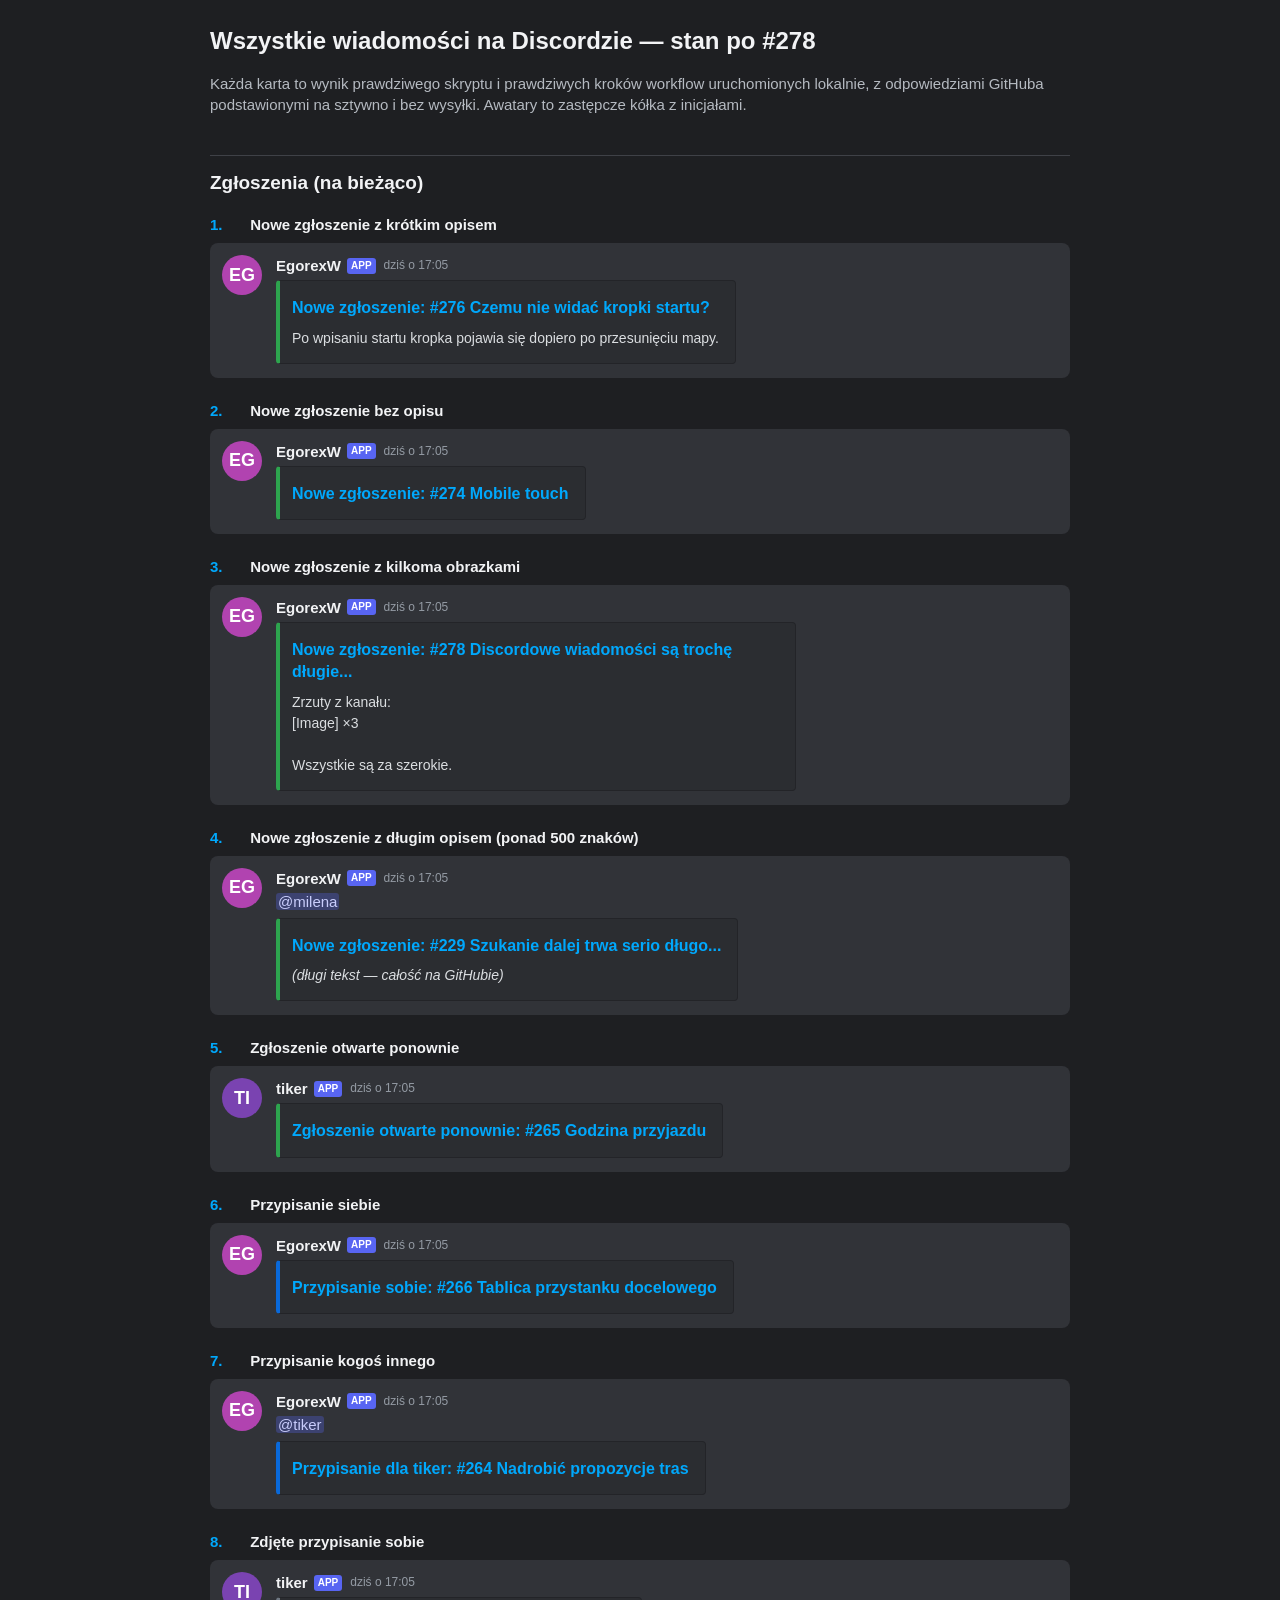
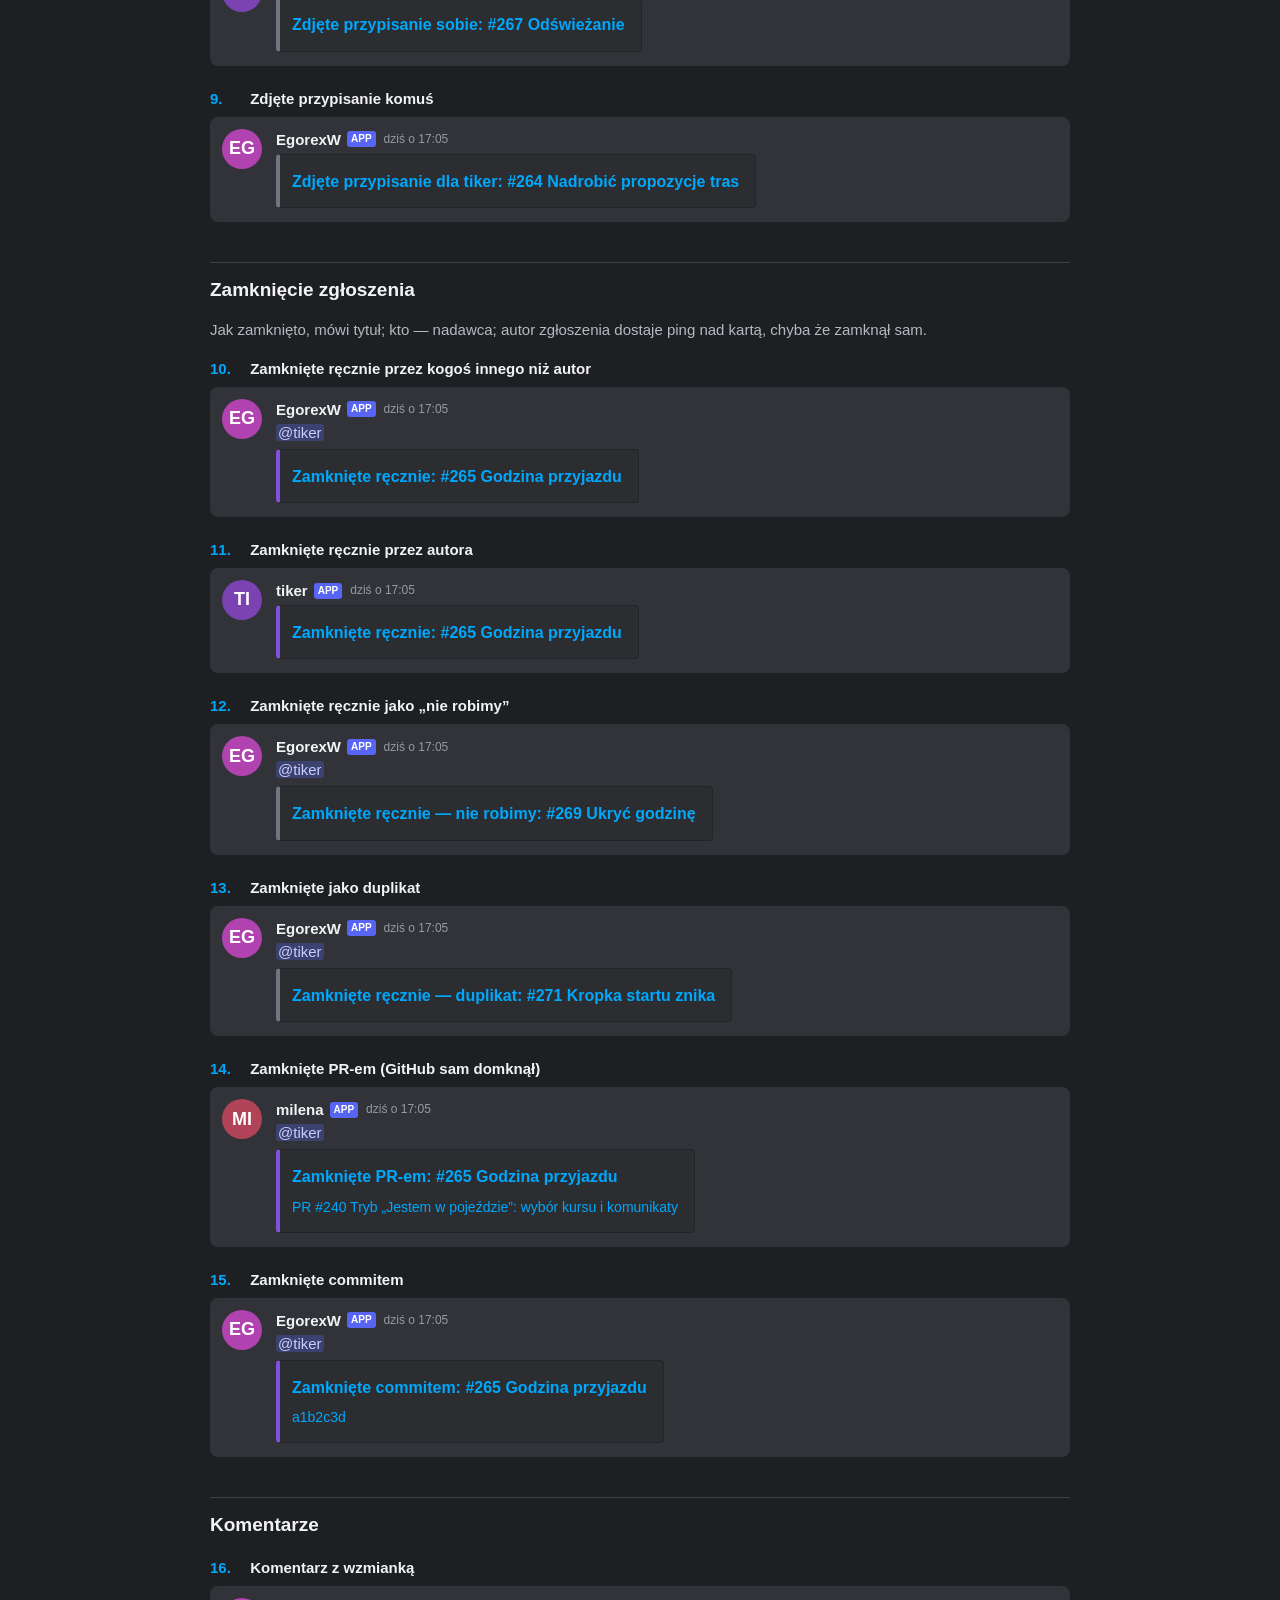
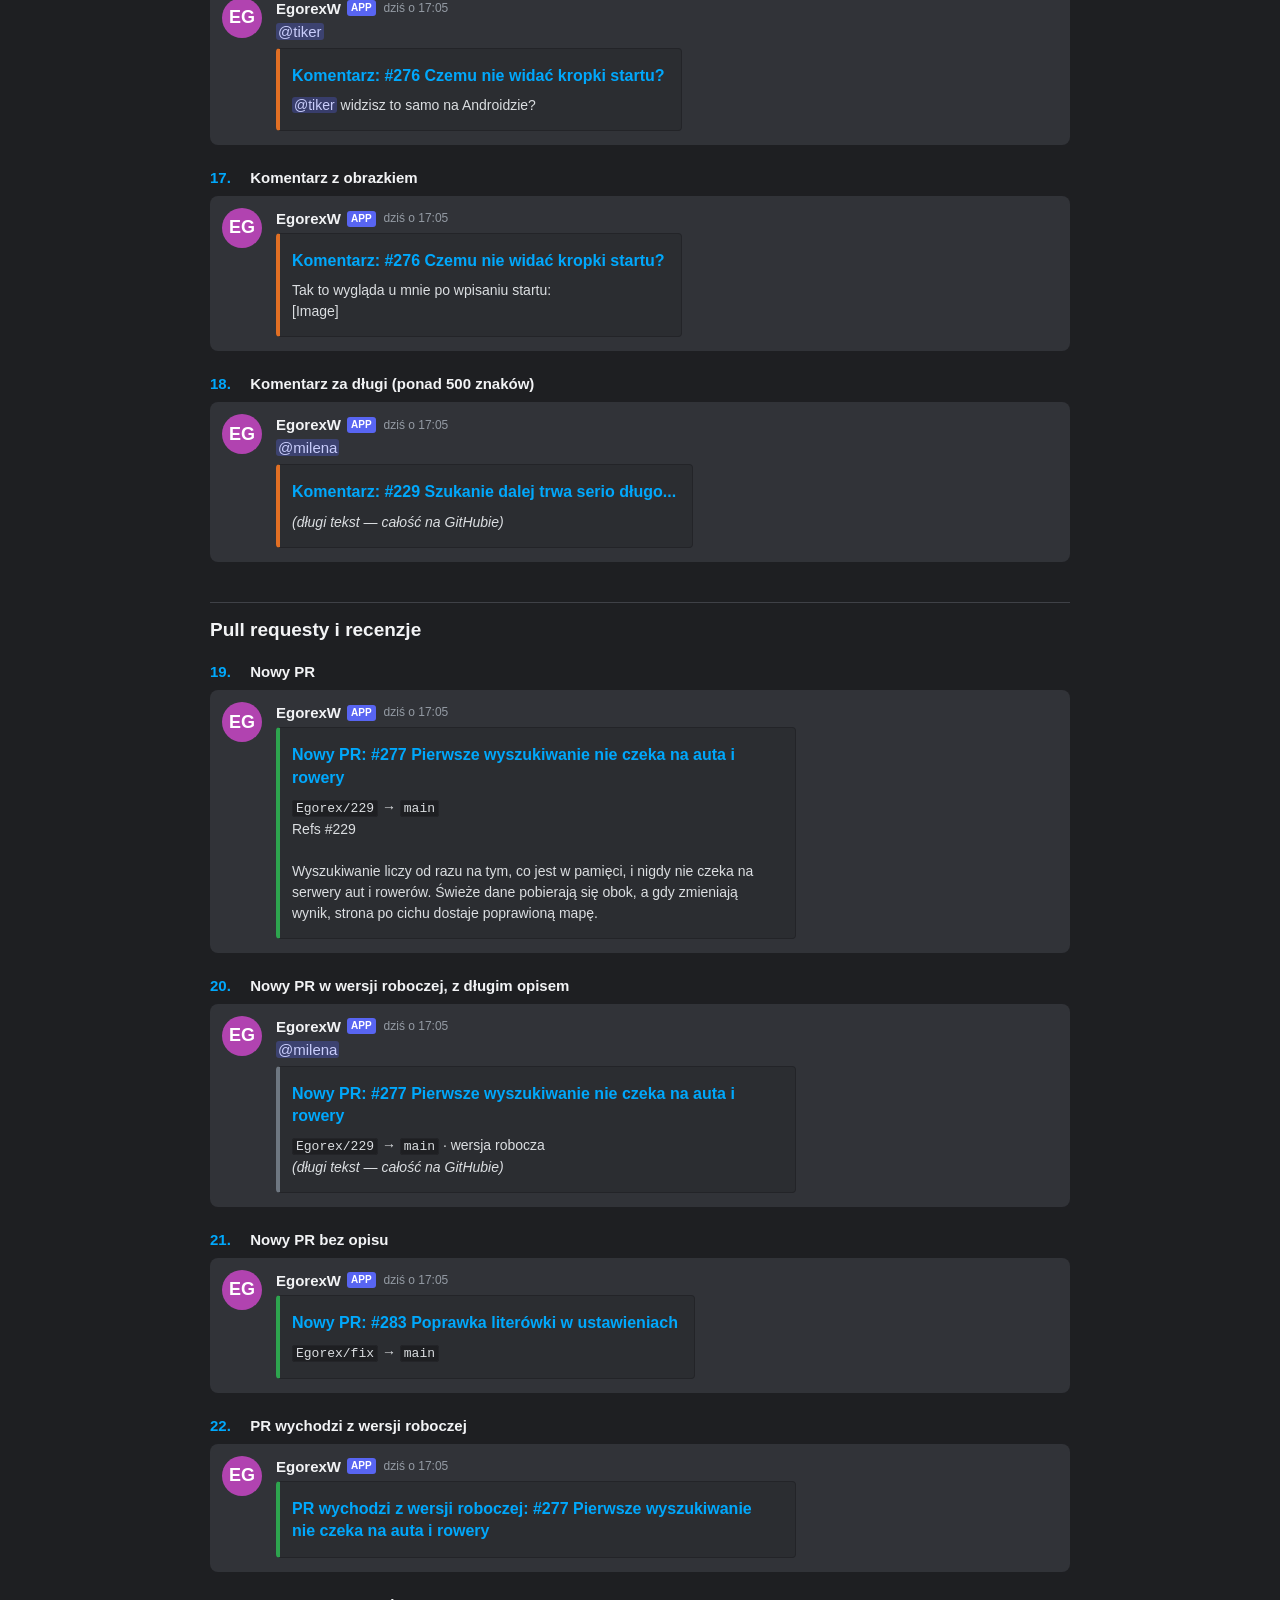
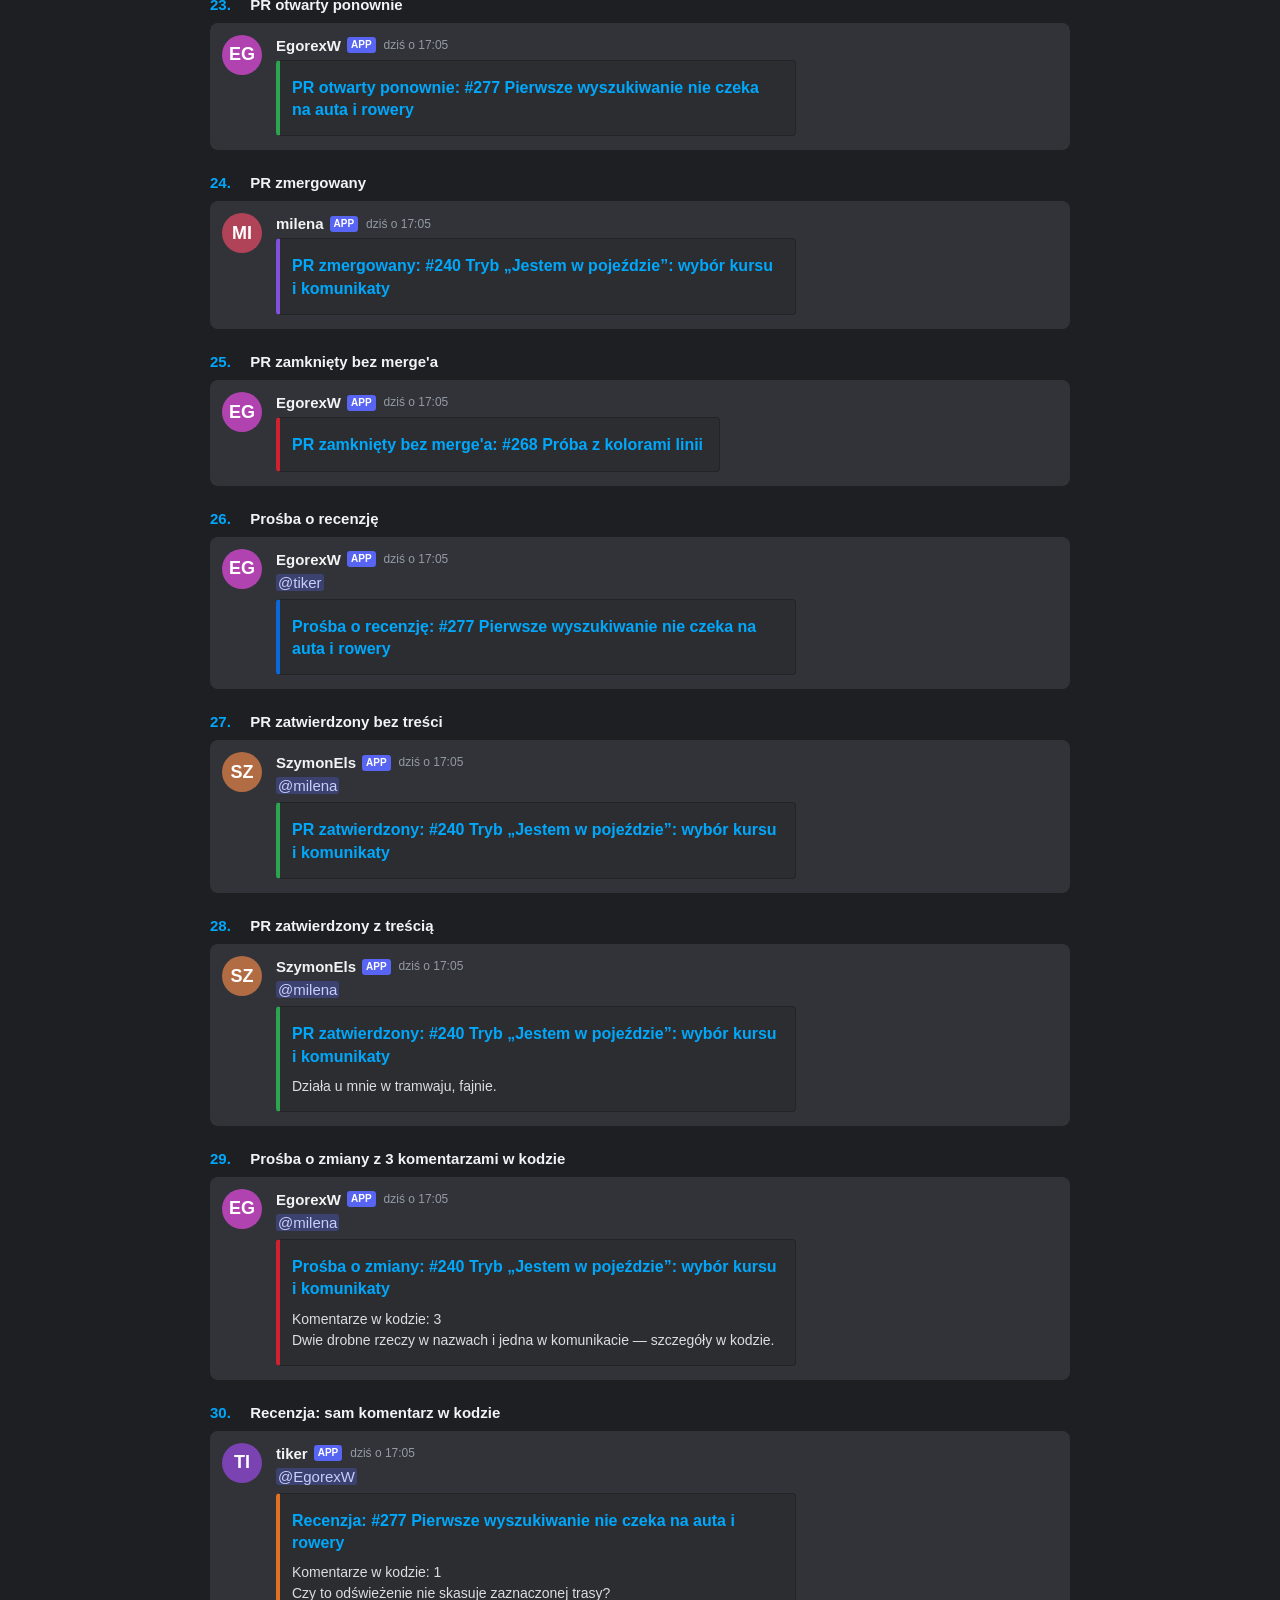
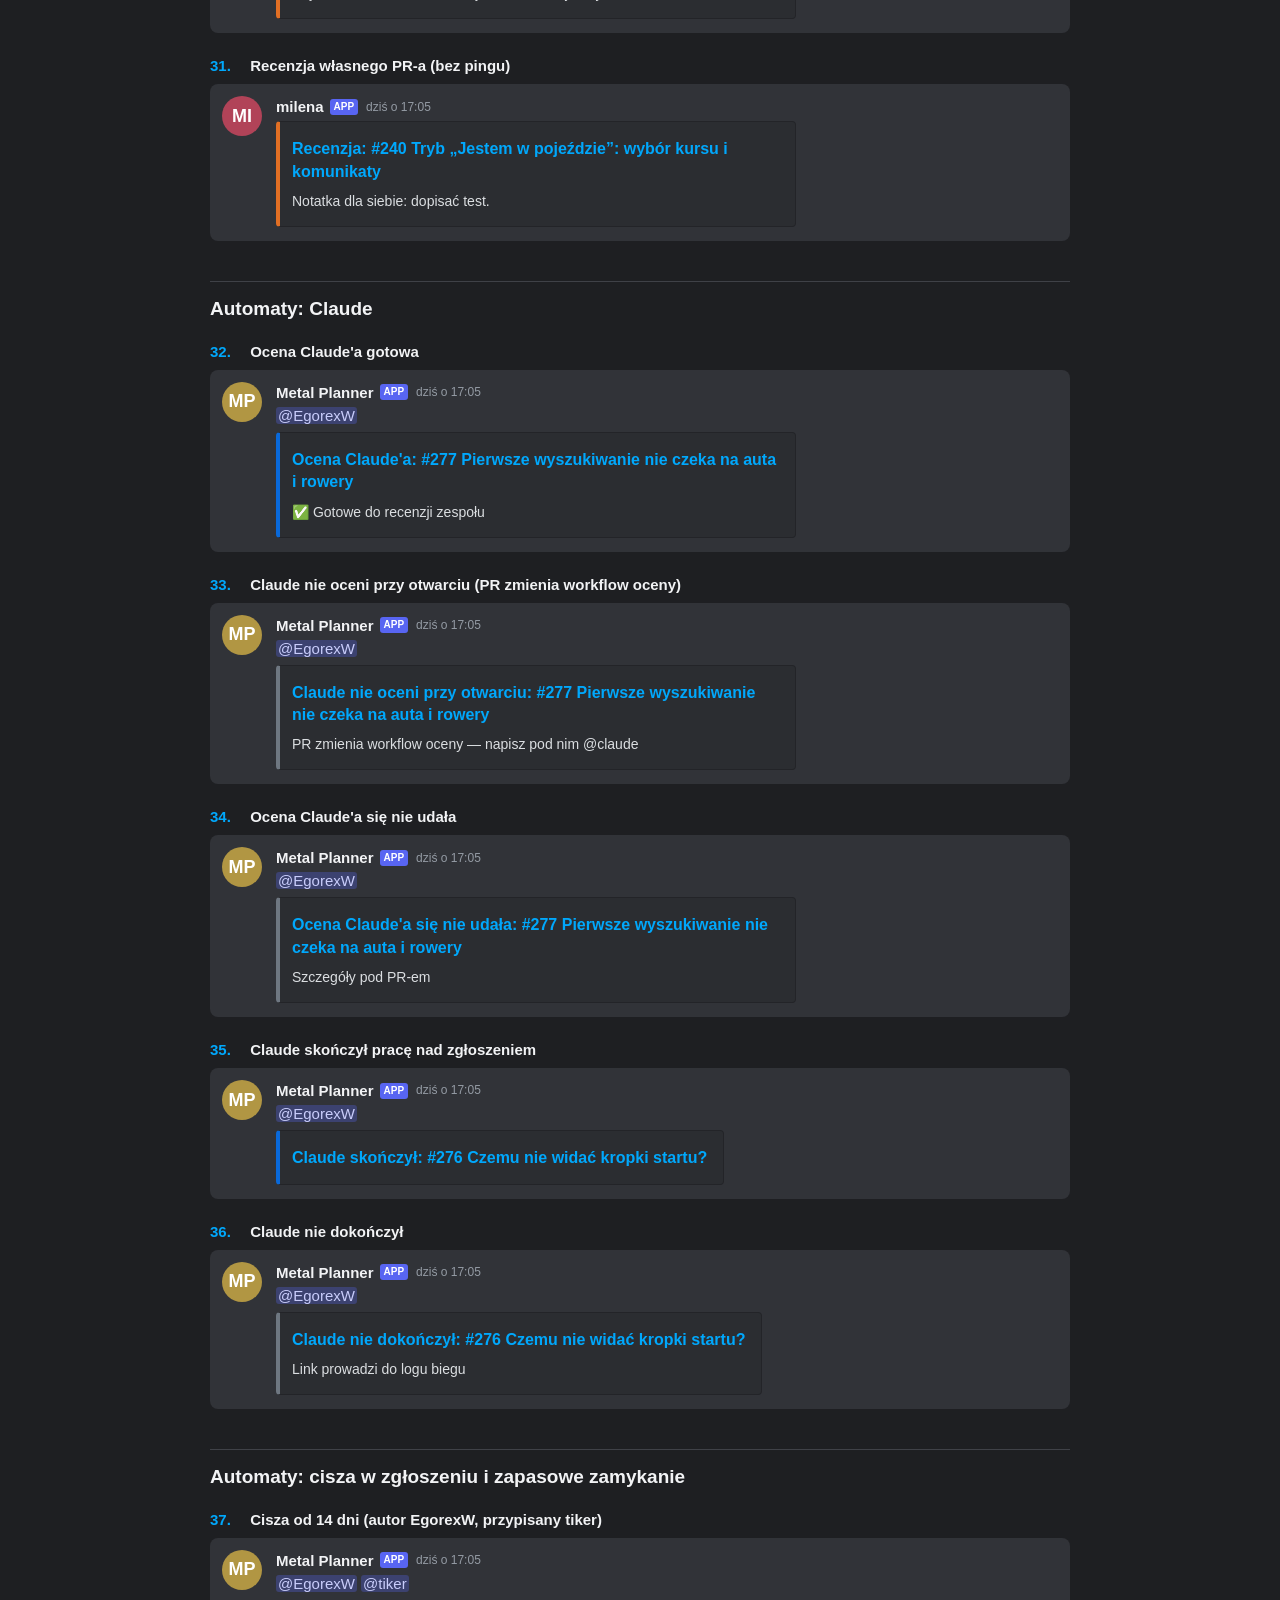
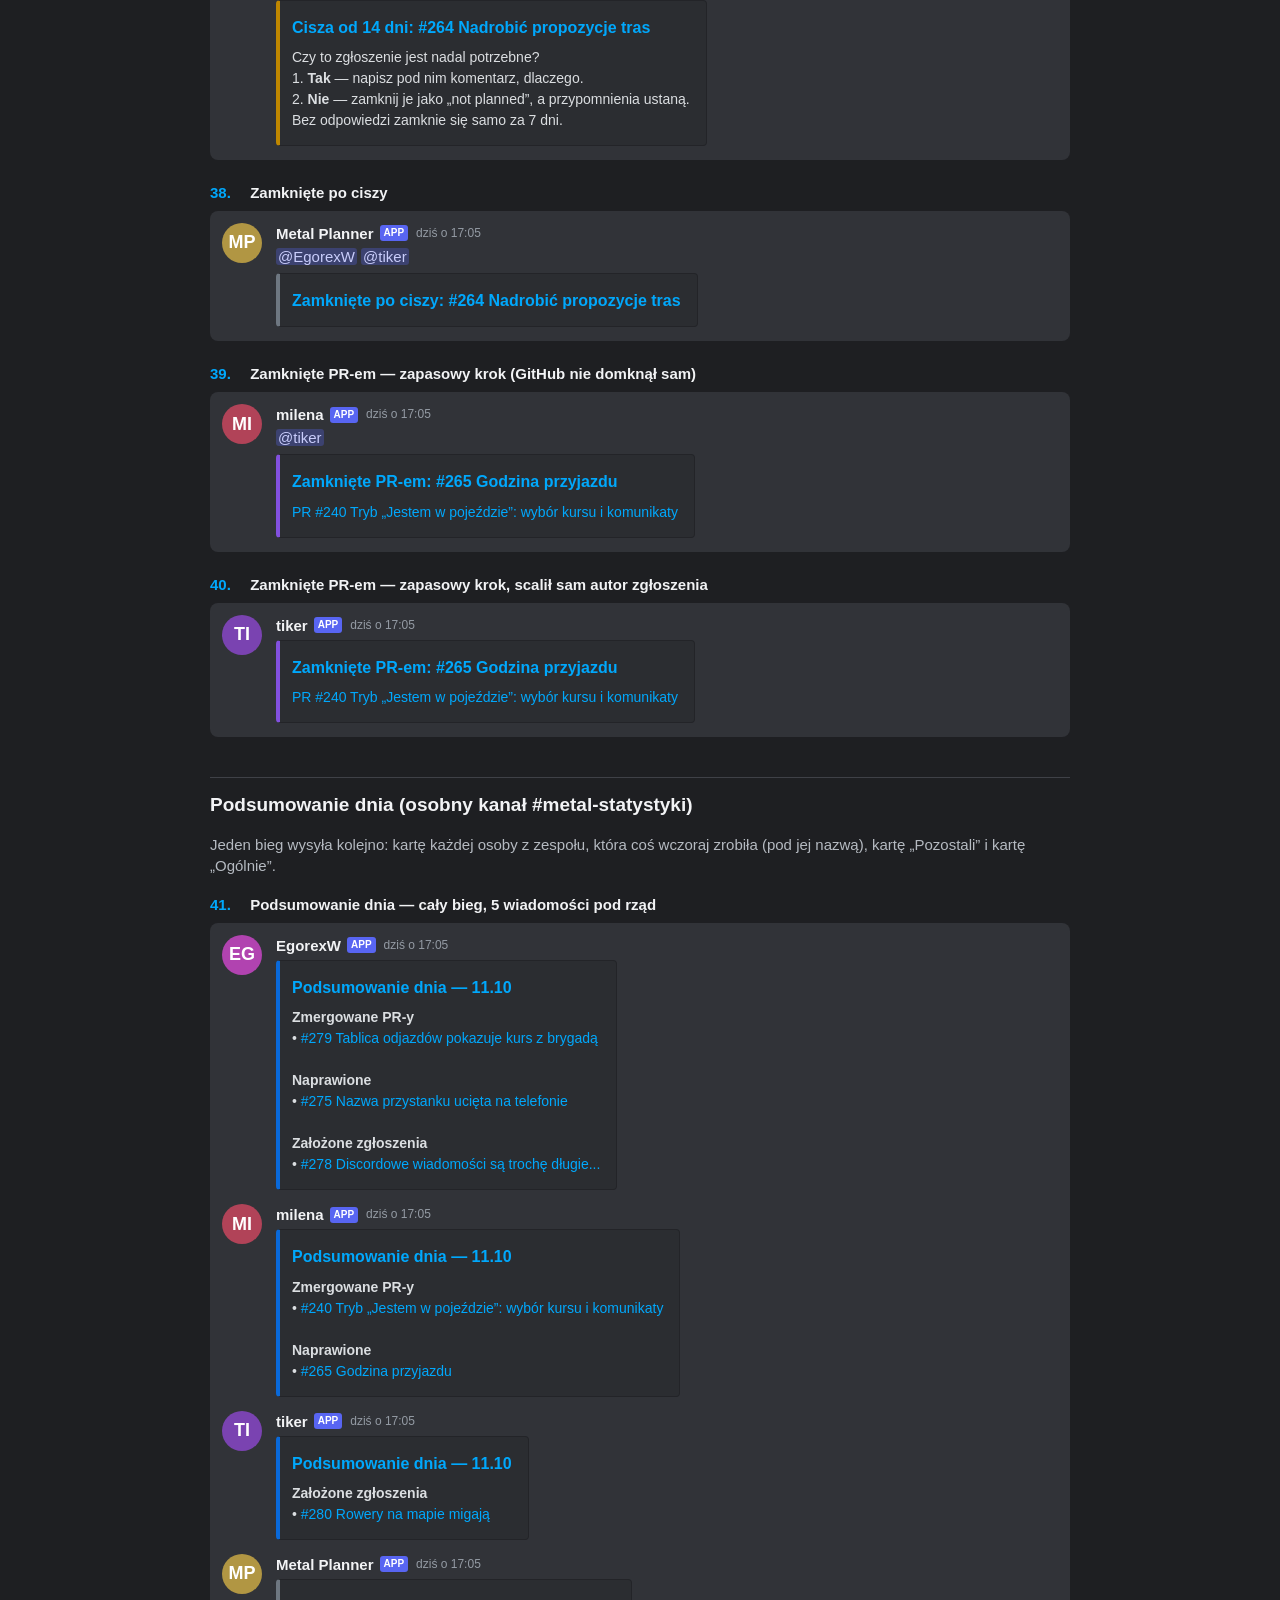
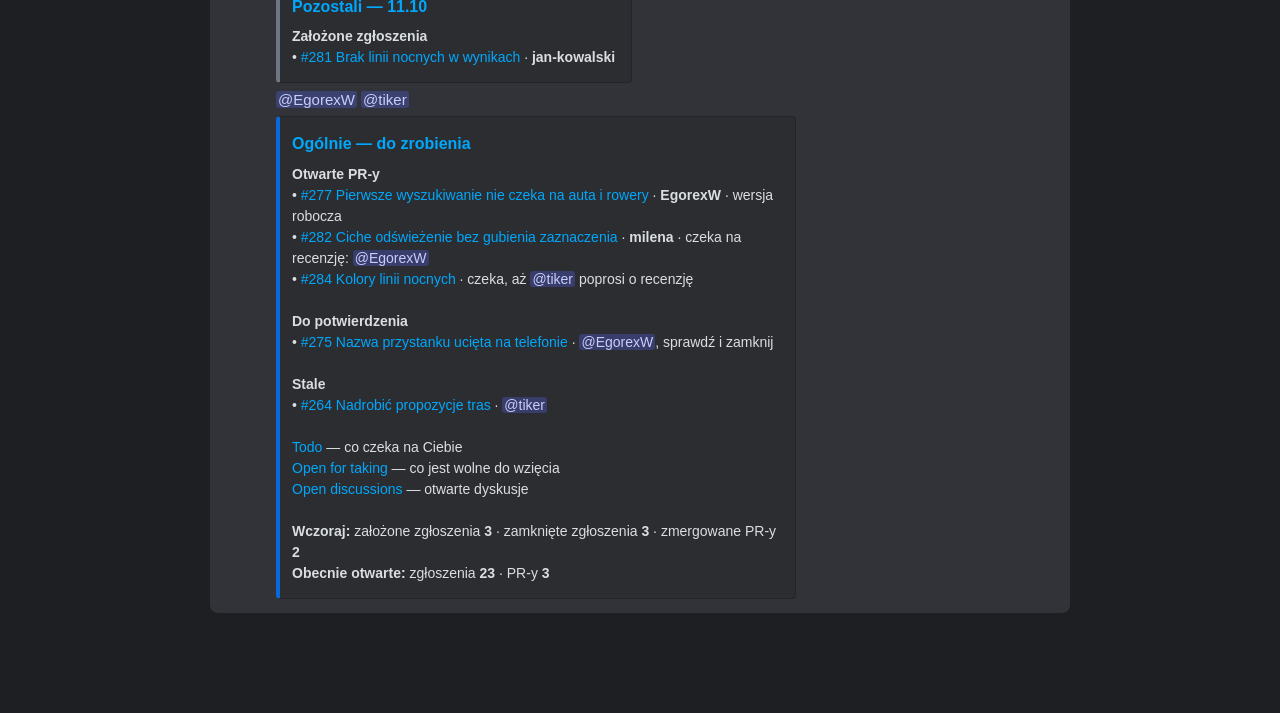
==== docs/discord-podglad.html @ 43d5b392 "Drop repeated pings and senders from Discord cards, add a message preview Closed-issue cards say how" ====
<!-- AI Generated code -->
<!doctype html><html lang="pl"><head><meta charset="utf-8">
<meta name="viewport" content="width=device-width,initial-scale=1">
<title>Wszystkie wiadomości Discorda</title><style>
:root{color-scheme:dark}
body{margin:0;background:#1e1f22;color:#dbdee1;font:15px/1.4 "gg sans","Noto Sans","Helvetica Neue",Helvetica,Arial,sans-serif}
main{max-width:860px;margin:0 auto;padding:24px 16px 80px}
h1{font-size:24px;color:#f2f3f5;margin:0 0 4px}
h2{font-size:19px;color:#f2f3f5;margin:40px 0 6px;padding-top:14px;border-top:1px solid #3f4147}
.lead,.intro{color:#b5bac1}
.block{margin:18px 0 22px}
h3{font-size:15px;color:#f2f3f5;margin:0 0 8px}
h3 .n{display:inline-block;min-width:36px;color:#00a8fc}
.col{background:#313338;border-radius:8px;padding:12px 12px 14px}
.msg{display:flex;gap:14px;align-items:flex-start}
.msg+.msg{margin-top:14px}
.msg.grouped{margin-top:4px}
.avgap{flex:none;width:40px}
.av{flex:none;border-radius:50%;display:inline-flex;align-items:center;justify-content:center;color:#fff;font-weight:700}
.msgbody{min-width:0;flex:1}
.hdr{display:flex;align-items:center;gap:6px;margin-bottom:2px}
.bot{color:#f2f3f5;font-weight:600}
.app{background:#5865f2;color:#fff;font-size:10px;font-weight:700;padding:1px 4px;border-radius:3px}
.time{color:#949ba4;font-size:12px;margin-left:2px}
.content{margin:2px 0 4px}
.mention{background:rgba(88,101,242,.3);color:#c9cdfb;border-radius:3px;padding:0 2px;font-weight:500}
.embed{display:inline-block;max-width:520px;box-sizing:border-box;background:#2b2d31;border:1px solid #232428;border-left:4px solid;border-radius:4px;padding:8px 16px 14px 12px;margin-top:2px}
.title{margin-top:8px;font-size:16px;font-weight:600;color:#00a8fc}
.desc{margin-top:8px;font-size:14px;line-height:1.5}
.link{color:#00a8fc}
code{background:#1e1f22;border:1px solid #232428;border-radius:3px;padding:0 3px;font-size:13px}
.bullet{display:inline-block;width:14px}
</style></head><body><main>
<h1>Wszystkie wiadomości na Discordzie — stan po #278</h1>
<p class="lead">Każda karta to wynik prawdziwego skryptu i prawdziwych kroków workflow uruchomionych lokalnie, z odpowiedziami GitHuba podstawionymi na sztywno i bez wysyłki. Awatary to zastępcze kółka z inicjałami.</p>
<h2>Zgłoszenia (na bieżąco)</h2>
<div class="block"><h3><span class="n">1.</span> Nowe zgłoszenie z krótkim opisem</h3><div class="col"><div class="msg"><span class="av" style="width:40px;height:40px;font-size:18px;background:hsl(301,45%,48%)">EG</span><div class="msgbody"><div class="hdr"><span class="bot">EgorexW</span><span class="app">APP</span><span class="time">dziś o 17:05</span></div><div class="embed" style="border-left-color:#2da44e"><div class="title">Nowe zgłoszenie: #276 Czemu nie widać kropki startu?</div><div class="desc">Po wpisaniu startu kropka pojawia się dopiero po przesunięciu mapy.</div></div></div></div></div></div>
<div class="block"><h3><span class="n">2.</span> Nowe zgłoszenie bez opisu</h3><div class="col"><div class="msg"><span class="av" style="width:40px;height:40px;font-size:18px;background:hsl(301,45%,48%)">EG</span><div class="msgbody"><div class="hdr"><span class="bot">EgorexW</span><span class="app">APP</span><span class="time">dziś o 17:05</span></div><div class="embed" style="border-left-color:#2da44e"><div class="title">Nowe zgłoszenie: #274 Mobile touch</div></div></div></div></div></div>
<div class="block"><h3><span class="n">3.</span> Nowe zgłoszenie z kilkoma obrazkami</h3><div class="col"><div class="msg"><span class="av" style="width:40px;height:40px;font-size:18px;background:hsl(301,45%,48%)">EG</span><div class="msgbody"><div class="hdr"><span class="bot">EgorexW</span><span class="app">APP</span><span class="time">dziś o 17:05</span></div><div class="embed" style="border-left-color:#2da44e"><div class="title">Nowe zgłoszenie: #278 Discordowe wiadomości są trochę długie...</div><div class="desc">Zrzuty z kanału:<br>[Image] ×3<br><br>Wszystkie są za szerokie.</div></div></div></div></div></div>
<div class="block"><h3><span class="n">4.</span> Nowe zgłoszenie z długim opisem (ponad 500 znaków)</h3><div class="col"><div class="msg"><span class="av" style="width:40px;height:40px;font-size:18px;background:hsl(301,45%,48%)">EG</span><div class="msgbody"><div class="hdr"><span class="bot">EgorexW</span><span class="app">APP</span><span class="time">dziś o 17:05</span></div><div class="content"><span class="mention">@milena</span></div><div class="embed" style="border-left-color:#2da44e"><div class="title">Nowe zgłoszenie: #229 Szukanie dalej trwa serio długo...</div><div class="desc"><i>(długi tekst — całość na GitHubie)</i></div></div></div></div></div></div>
<div class="block"><h3><span class="n">5.</span> Zgłoszenie otwarte ponownie</h3><div class="col"><div class="msg"><span class="av" style="width:40px;height:40px;font-size:18px;background:hsl(270,45%,48%)">TI</span><div class="msgbody"><div class="hdr"><span class="bot">tiker</span><span class="app">APP</span><span class="time">dziś o 17:05</span></div><div class="embed" style="border-left-color:#2da44e"><div class="title">Zgłoszenie otwarte ponownie: #265 Godzina przyjazdu</div></div></div></div></div></div>
<div class="block"><h3><span class="n">6.</span> Przypisanie siebie</h3><div class="col"><div class="msg"><span class="av" style="width:40px;height:40px;font-size:18px;background:hsl(301,45%,48%)">EG</span><div class="msgbody"><div class="hdr"><span class="bot">EgorexW</span><span class="app">APP</span><span class="time">dziś o 17:05</span></div><div class="embed" style="border-left-color:#0969da"><div class="title">Przypisanie sobie: #266 Tablica przystanku docelowego</div></div></div></div></div></div>
<div class="block"><h3><span class="n">7.</span> Przypisanie kogoś innego</h3><div class="col"><div class="msg"><span class="av" style="width:40px;height:40px;font-size:18px;background:hsl(301,45%,48%)">EG</span><div class="msgbody"><div class="hdr"><span class="bot">EgorexW</span><span class="app">APP</span><span class="time">dziś o 17:05</span></div><div class="content"><span class="mention">@tiker</span></div><div class="embed" style="border-left-color:#0969da"><div class="title">Przypisanie dla tiker: #264 Nadrobić propozycje tras</div></div></div></div></div></div>
<div class="block"><h3><span class="n">8.</span> Zdjęte przypisanie sobie</h3><div class="col"><div class="msg"><span class="av" style="width:40px;height:40px;font-size:18px;background:hsl(270,45%,48%)">TI</span><div class="msgbody"><div class="hdr"><span class="bot">tiker</span><span class="app">APP</span><span class="time">dziś o 17:05</span></div><div class="embed" style="border-left-color:#6e7781"><div class="title">Zdjęte przypisanie sobie: #267 Odświeżanie</div></div></div></div></div></div>
<div class="block"><h3><span class="n">9.</span> Zdjęte przypisanie komuś</h3><div class="col"><div class="msg"><span class="av" style="width:40px;height:40px;font-size:18px;background:hsl(301,45%,48%)">EG</span><div class="msgbody"><div class="hdr"><span class="bot">EgorexW</span><span class="app">APP</span><span class="time">dziś o 17:05</span></div><div class="embed" style="border-left-color:#6e7781"><div class="title">Zdjęte przypisanie dla tiker: #264 Nadrobić propozycje tras</div></div></div></div></div></div>
<h2>Zamknięcie zgłoszenia</h2>
<p class="intro">Jak zamknięto, mówi tytuł; kto — nadawca; autor zgłoszenia dostaje ping nad kartą, chyba że zamknął sam.</p>
<div class="block"><h3><span class="n">10.</span> Zamknięte ręcznie przez kogoś innego niż autor</h3><div class="col"><div class="msg"><span class="av" style="width:40px;height:40px;font-size:18px;background:hsl(301,45%,48%)">EG</span><div class="msgbody"><div class="hdr"><span class="bot">EgorexW</span><span class="app">APP</span><span class="time">dziś o 17:05</span></div><div class="content"><span class="mention">@tiker</span></div><div class="embed" style="border-left-color:#8250df"><div class="title">Zamknięte ręcznie: #265 Godzina przyjazdu</div></div></div></div></div></div>
<div class="block"><h3><span class="n">11.</span> Zamknięte ręcznie przez autora</h3><div class="col"><div class="msg"><span class="av" style="width:40px;height:40px;font-size:18px;background:hsl(270,45%,48%)">TI</span><div class="msgbody"><div class="hdr"><span class="bot">tiker</span><span class="app">APP</span><span class="time">dziś o 17:05</span></div><div class="embed" style="border-left-color:#8250df"><div class="title">Zamknięte ręcznie: #265 Godzina przyjazdu</div></div></div></div></div></div>
<div class="block"><h3><span class="n">12.</span> Zamknięte ręcznie jako „nie robimy”</h3><div class="col"><div class="msg"><span class="av" style="width:40px;height:40px;font-size:18px;background:hsl(301,45%,48%)">EG</span><div class="msgbody"><div class="hdr"><span class="bot">EgorexW</span><span class="app">APP</span><span class="time">dziś o 17:05</span></div><div class="content"><span class="mention">@tiker</span></div><div class="embed" style="border-left-color:#6e7781"><div class="title">Zamknięte ręcznie — nie robimy: #269 Ukryć godzinę</div></div></div></div></div></div>
<div class="block"><h3><span class="n">13.</span> Zamknięte jako duplikat</h3><div class="col"><div class="msg"><span class="av" style="width:40px;height:40px;font-size:18px;background:hsl(301,45%,48%)">EG</span><div class="msgbody"><div class="hdr"><span class="bot">EgorexW</span><span class="app">APP</span><span class="time">dziś o 17:05</span></div><div class="content"><span class="mention">@tiker</span></div><div class="embed" style="border-left-color:#6e7781"><div class="title">Zamknięte ręcznie — duplikat: #271 Kropka startu znika</div></div></div></div></div></div>
<div class="block"><h3><span class="n">14.</span> Zamknięte PR-em (GitHub sam domknął)</h3><div class="col"><div class="msg"><span class="av" style="width:40px;height:40px;font-size:18px;background:hsl(349,45%,48%)">MI</span><div class="msgbody"><div class="hdr"><span class="bot">milena</span><span class="app">APP</span><span class="time">dziś o 17:05</span></div><div class="content"><span class="mention">@tiker</span></div><div class="embed" style="border-left-color:#8250df"><div class="title">Zamknięte PR-em: #265 Godzina przyjazdu</div><div class="desc"><span class="link">PR #240 Tryb „Jestem w pojeździe”: wybór kursu i komunikaty</span></div></div></div></div></div></div>
<div class="block"><h3><span class="n">15.</span> Zamknięte commitem</h3><div class="col"><div class="msg"><span class="av" style="width:40px;height:40px;font-size:18px;background:hsl(301,45%,48%)">EG</span><div class="msgbody"><div class="hdr"><span class="bot">EgorexW</span><span class="app">APP</span><span class="time">dziś o 17:05</span></div><div class="content"><span class="mention">@tiker</span></div><div class="embed" style="border-left-color:#8250df"><div class="title">Zamknięte commitem: #265 Godzina przyjazdu</div><div class="desc"><span class="link">a1b2c3d</span></div></div></div></div></div></div>
<h2>Komentarze</h2>
<div class="block"><h3><span class="n">16.</span> Komentarz z wzmianką</h3><div class="col"><div class="msg"><span class="av" style="width:40px;height:40px;font-size:18px;background:hsl(301,45%,48%)">EG</span><div class="msgbody"><div class="hdr"><span class="bot">EgorexW</span><span class="app">APP</span><span class="time">dziś o 17:05</span></div><div class="content"><span class="mention">@tiker</span></div><div class="embed" style="border-left-color:#e16f24"><div class="title">Komentarz: #276 Czemu nie widać kropki startu?</div><div class="desc"><span class="mention">@tiker</span> widzisz to samo na Androidzie?</div></div></div></div></div></div>
<div class="block"><h3><span class="n">17.</span> Komentarz z obrazkiem</h3><div class="col"><div class="msg"><span class="av" style="width:40px;height:40px;font-size:18px;background:hsl(301,45%,48%)">EG</span><div class="msgbody"><div class="hdr"><span class="bot">EgorexW</span><span class="app">APP</span><span class="time">dziś o 17:05</span></div><div class="embed" style="border-left-color:#e16f24"><div class="title">Komentarz: #276 Czemu nie widać kropki startu?</div><div class="desc">Tak to wygląda u mnie po wpisaniu startu:<br>[Image]</div></div></div></div></div></div>
<div class="block"><h3><span class="n">18.</span> Komentarz za długi (ponad 500 znaków)</h3><div class="col"><div class="msg"><span class="av" style="width:40px;height:40px;font-size:18px;background:hsl(301,45%,48%)">EG</span><div class="msgbody"><div class="hdr"><span class="bot">EgorexW</span><span class="app">APP</span><span class="time">dziś o 17:05</span></div><div class="content"><span class="mention">@milena</span></div><div class="embed" style="border-left-color:#e16f24"><div class="title">Komentarz: #229 Szukanie dalej trwa serio długo...</div><div class="desc"><i>(długi tekst — całość na GitHubie)</i></div></div></div></div></div></div>
<h2>Pull requesty i recenzje</h2>
<div class="block"><h3><span class="n">19.</span> Nowy PR</h3><div class="col"><div class="msg"><span class="av" style="width:40px;height:40px;font-size:18px;background:hsl(301,45%,48%)">EG</span><div class="msgbody"><div class="hdr"><span class="bot">EgorexW</span><span class="app">APP</span><span class="time">dziś o 17:05</span></div><div class="embed" style="border-left-color:#2da44e"><div class="title">Nowy PR: #277 Pierwsze wyszukiwanie nie czeka na auta i rowery</div><div class="desc"><code>Egorex/229</code> → <code>main</code><br>Refs #229<br><br>Wyszukiwanie liczy od razu na tym, co jest w pamięci, i nigdy nie czeka na serwery aut i rowerów. Świeże dane pobierają się obok, a gdy zmieniają wynik, strona po cichu dostaje poprawioną mapę.</div></div></div></div></div></div>
<div class="block"><h3><span class="n">20.</span> Nowy PR w wersji roboczej, z długim opisem</h3><div class="col"><div class="msg"><span class="av" style="width:40px;height:40px;font-size:18px;background:hsl(301,45%,48%)">EG</span><div class="msgbody"><div class="hdr"><span class="bot">EgorexW</span><span class="app">APP</span><span class="time">dziś o 17:05</span></div><div class="content"><span class="mention">@milena</span></div><div class="embed" style="border-left-color:#6e7781"><div class="title">Nowy PR: #277 Pierwsze wyszukiwanie nie czeka na auta i rowery</div><div class="desc"><code>Egorex/229</code> → <code>main</code> · wersja robocza<br><i>(długi tekst — całość na GitHubie)</i></div></div></div></div></div></div>
<div class="block"><h3><span class="n">21.</span> Nowy PR bez opisu</h3><div class="col"><div class="msg"><span class="av" style="width:40px;height:40px;font-size:18px;background:hsl(301,45%,48%)">EG</span><div class="msgbody"><div class="hdr"><span class="bot">EgorexW</span><span class="app">APP</span><span class="time">dziś o 17:05</span></div><div class="embed" style="border-left-color:#2da44e"><div class="title">Nowy PR: #283 Poprawka literówki w ustawieniach</div><div class="desc"><code>Egorex/fix</code> → <code>main</code></div></div></div></div></div></div>
<div class="block"><h3><span class="n">22.</span> PR wychodzi z wersji roboczej</h3><div class="col"><div class="msg"><span class="av" style="width:40px;height:40px;font-size:18px;background:hsl(301,45%,48%)">EG</span><div class="msgbody"><div class="hdr"><span class="bot">EgorexW</span><span class="app">APP</span><span class="time">dziś o 17:05</span></div><div class="embed" style="border-left-color:#2da44e"><div class="title">PR wychodzi z wersji roboczej: #277 Pierwsze wyszukiwanie nie czeka na auta i rowery</div></div></div></div></div></div>
<div class="block"><h3><span class="n">23.</span> PR otwarty ponownie</h3><div class="col"><div class="msg"><span class="av" style="width:40px;height:40px;font-size:18px;background:hsl(301,45%,48%)">EG</span><div class="msgbody"><div class="hdr"><span class="bot">EgorexW</span><span class="app">APP</span><span class="time">dziś o 17:05</span></div><div class="embed" style="border-left-color:#2da44e"><div class="title">PR otwarty ponownie: #277 Pierwsze wyszukiwanie nie czeka na auta i rowery</div></div></div></div></div></div>
<div class="block"><h3><span class="n">24.</span> PR zmergowany</h3><div class="col"><div class="msg"><span class="av" style="width:40px;height:40px;font-size:18px;background:hsl(349,45%,48%)">MI</span><div class="msgbody"><div class="hdr"><span class="bot">milena</span><span class="app">APP</span><span class="time">dziś o 17:05</span></div><div class="embed" style="border-left-color:#8250df"><div class="title">PR zmergowany: #240 Tryb „Jestem w pojeździe”: wybór kursu i komunikaty</div></div></div></div></div></div>
<div class="block"><h3><span class="n">25.</span> PR zamknięty bez merge&#x27;a</h3><div class="col"><div class="msg"><span class="av" style="width:40px;height:40px;font-size:18px;background:hsl(301,45%,48%)">EG</span><div class="msgbody"><div class="hdr"><span class="bot">EgorexW</span><span class="app">APP</span><span class="time">dziś o 17:05</span></div><div class="embed" style="border-left-color:#cf222e"><div class="title">PR zamknięty bez merge&#x27;a: #268 Próba z kolorami linii</div></div></div></div></div></div>
<div class="block"><h3><span class="n">26.</span> Prośba o recenzję</h3><div class="col"><div class="msg"><span class="av" style="width:40px;height:40px;font-size:18px;background:hsl(301,45%,48%)">EG</span><div class="msgbody"><div class="hdr"><span class="bot">EgorexW</span><span class="app">APP</span><span class="time">dziś o 17:05</span></div><div class="content"><span class="mention">@tiker</span></div><div class="embed" style="border-left-color:#0969da"><div class="title">Prośba o recenzję: #277 Pierwsze wyszukiwanie nie czeka na auta i rowery</div></div></div></div></div></div>
<div class="block"><h3><span class="n">27.</span> PR zatwierdzony bez treści</h3><div class="col"><div class="msg"><span class="av" style="width:40px;height:40px;font-size:18px;background:hsl(22,45%,48%)">SZ</span><div class="msgbody"><div class="hdr"><span class="bot">SzymonEls</span><span class="app">APP</span><span class="time">dziś o 17:05</span></div><div class="content"><span class="mention">@milena</span></div><div class="embed" style="border-left-color:#2da44e"><div class="title">PR zatwierdzony: #240 Tryb „Jestem w pojeździe”: wybór kursu i komunikaty</div></div></div></div></div></div>
<div class="block"><h3><span class="n">28.</span> PR zatwierdzony z treścią</h3><div class="col"><div class="msg"><span class="av" style="width:40px;height:40px;font-size:18px;background:hsl(22,45%,48%)">SZ</span><div class="msgbody"><div class="hdr"><span class="bot">SzymonEls</span><span class="app">APP</span><span class="time">dziś o 17:05</span></div><div class="content"><span class="mention">@milena</span></div><div class="embed" style="border-left-color:#2da44e"><div class="title">PR zatwierdzony: #240 Tryb „Jestem w pojeździe”: wybór kursu i komunikaty</div><div class="desc">Działa u mnie w tramwaju, fajnie.</div></div></div></div></div></div>
<div class="block"><h3><span class="n">29.</span> Prośba o zmiany z 3 komentarzami w kodzie</h3><div class="col"><div class="msg"><span class="av" style="width:40px;height:40px;font-size:18px;background:hsl(301,45%,48%)">EG</span><div class="msgbody"><div class="hdr"><span class="bot">EgorexW</span><span class="app">APP</span><span class="time">dziś o 17:05</span></div><div class="content"><span class="mention">@milena</span></div><div class="embed" style="border-left-color:#cf222e"><div class="title">Prośba o zmiany: #240 Tryb „Jestem w pojeździe”: wybór kursu i komunikaty</div><div class="desc">Komentarze w kodzie: 3<br>Dwie drobne rzeczy w nazwach i jedna w komunikacie — szczegóły w kodzie.</div></div></div></div></div></div>
<div class="block"><h3><span class="n">30.</span> Recenzja: sam komentarz w kodzie</h3><div class="col"><div class="msg"><span class="av" style="width:40px;height:40px;font-size:18px;background:hsl(270,45%,48%)">TI</span><div class="msgbody"><div class="hdr"><span class="bot">tiker</span><span class="app">APP</span><span class="time">dziś o 17:05</span></div><div class="content"><span class="mention">@EgorexW</span></div><div class="embed" style="border-left-color:#e16f24"><div class="title">Recenzja: #277 Pierwsze wyszukiwanie nie czeka na auta i rowery</div><div class="desc">Komentarze w kodzie: 1<br>Czy to odświeżenie nie skasuje zaznaczonej trasy?</div></div></div></div></div></div>
<div class="block"><h3><span class="n">31.</span> Recenzja własnego PR-a (bez pingu)</h3><div class="col"><div class="msg"><span class="av" style="width:40px;height:40px;font-size:18px;background:hsl(349,45%,48%)">MI</span><div class="msgbody"><div class="hdr"><span class="bot">milena</span><span class="app">APP</span><span class="time">dziś o 17:05</span></div><div class="embed" style="border-left-color:#e16f24"><div class="title">Recenzja: #240 Tryb „Jestem w pojeździe”: wybór kursu i komunikaty</div><div class="desc">Notatka dla siebie: dopisać test.</div></div></div></div></div></div>
<h2>Automaty: Claude</h2>
<div class="block"><h3><span class="n">32.</span> Ocena Claude&#x27;a gotowa</h3><div class="col"><div class="msg"><span class="av" style="width:40px;height:40px;font-size:18px;background:hsl(45,45%,48%)">MP</span><div class="msgbody"><div class="hdr"><span class="bot">Metal Planner</span><span class="app">APP</span><span class="time">dziś o 17:05</span></div><div class="content"><span class="mention">@EgorexW</span></div><div class="embed" style="border-left-color:#0969da"><div class="title">Ocena Claude&#x27;a: #277 Pierwsze wyszukiwanie nie czeka na auta i rowery</div><div class="desc">✅ Gotowe do recenzji zespołu</div></div></div></div></div></div>
<div class="block"><h3><span class="n">33.</span> Claude nie oceni przy otwarciu (PR zmienia workflow oceny)</h3><div class="col"><div class="msg"><span class="av" style="width:40px;height:40px;font-size:18px;background:hsl(45,45%,48%)">MP</span><div class="msgbody"><div class="hdr"><span class="bot">Metal Planner</span><span class="app">APP</span><span class="time">dziś o 17:05</span></div><div class="content"><span class="mention">@EgorexW</span></div><div class="embed" style="border-left-color:#6e7781"><div class="title">Claude nie oceni przy otwarciu: #277 Pierwsze wyszukiwanie nie czeka na auta i rowery</div><div class="desc">PR zmienia workflow oceny — napisz pod nim @claude</div></div></div></div></div></div>
<div class="block"><h3><span class="n">34.</span> Ocena Claude&#x27;a się nie udała</h3><div class="col"><div class="msg"><span class="av" style="width:40px;height:40px;font-size:18px;background:hsl(45,45%,48%)">MP</span><div class="msgbody"><div class="hdr"><span class="bot">Metal Planner</span><span class="app">APP</span><span class="time">dziś o 17:05</span></div><div class="content"><span class="mention">@EgorexW</span></div><div class="embed" style="border-left-color:#6e7781"><div class="title">Ocena Claude&#x27;a się nie udała: #277 Pierwsze wyszukiwanie nie czeka na auta i rowery</div><div class="desc">Szczegóły pod PR-em</div></div></div></div></div></div>
<div class="block"><h3><span class="n">35.</span> Claude skończył pracę nad zgłoszeniem</h3><div class="col"><div class="msg"><span class="av" style="width:40px;height:40px;font-size:18px;background:hsl(45,45%,48%)">MP</span><div class="msgbody"><div class="hdr"><span class="bot">Metal Planner</span><span class="app">APP</span><span class="time">dziś o 17:05</span></div><div class="content"><span class="mention">@EgorexW</span></div><div class="embed" style="border-left-color:#0969da"><div class="title">Claude skończył: #276 Czemu nie widać kropki startu?</div></div></div></div></div></div>
<div class="block"><h3><span class="n">36.</span> Claude nie dokończył</h3><div class="col"><div class="msg"><span class="av" style="width:40px;height:40px;font-size:18px;background:hsl(45,45%,48%)">MP</span><div class="msgbody"><div class="hdr"><span class="bot">Metal Planner</span><span class="app">APP</span><span class="time">dziś o 17:05</span></div><div class="content"><span class="mention">@EgorexW</span></div><div class="embed" style="border-left-color:#6e7781"><div class="title">Claude nie dokończył: #276 Czemu nie widać kropki startu?</div><div class="desc">Link prowadzi do logu biegu</div></div></div></div></div></div>
<h2>Automaty: cisza w zgłoszeniu i zapasowe zamykanie</h2>
<div class="block"><h3><span class="n">37.</span> Cisza od 14 dni (autor EgorexW, przypisany tiker)</h3><div class="col"><div class="msg"><span class="av" style="width:40px;height:40px;font-size:18px;background:hsl(45,45%,48%)">MP</span><div class="msgbody"><div class="hdr"><span class="bot">Metal Planner</span><span class="app">APP</span><span class="time">dziś o 17:05</span></div><div class="content"><span class="mention">@EgorexW</span> <span class="mention">@tiker</span></div><div class="embed" style="border-left-color:#bf8700"><div class="title">Cisza od 14 dni: #264 Nadrobić propozycje tras</div><div class="desc">Czy to zgłoszenie jest nadal potrzebne?<br>1. <b>Tak</b> — napisz pod nim komentarz, dlaczego.<br>2. <b>Nie</b> — zamknij je jako „not planned”, a przypomnienia ustaną.<br>Bez odpowiedzi zamknie się samo za 7 dni.</div></div></div></div></div></div>
<div class="block"><h3><span class="n">38.</span> Zamknięte po ciszy</h3><div class="col"><div class="msg"><span class="av" style="width:40px;height:40px;font-size:18px;background:hsl(45,45%,48%)">MP</span><div class="msgbody"><div class="hdr"><span class="bot">Metal Planner</span><span class="app">APP</span><span class="time">dziś o 17:05</span></div><div class="content"><span class="mention">@EgorexW</span> <span class="mention">@tiker</span></div><div class="embed" style="border-left-color:#6e7781"><div class="title">Zamknięte po ciszy: #264 Nadrobić propozycje tras</div></div></div></div></div></div>
<div class="block"><h3><span class="n">39.</span> Zamknięte PR-em — zapasowy krok (GitHub nie domknął sam)</h3><div class="col"><div class="msg"><span class="av" style="width:40px;height:40px;font-size:18px;background:hsl(349,45%,48%)">MI</span><div class="msgbody"><div class="hdr"><span class="bot">milena</span><span class="app">APP</span><span class="time">dziś o 17:05</span></div><div class="content"><span class="mention">@tiker</span></div><div class="embed" style="border-left-color:#8250df"><div class="title">Zamknięte PR-em: #265 Godzina przyjazdu</div><div class="desc"><span class="link">PR #240 Tryb „Jestem w pojeździe”: wybór kursu i komunikaty</span></div></div></div></div></div></div>
<div class="block"><h3><span class="n">40.</span> Zamknięte PR-em — zapasowy krok, scalił sam autor zgłoszenia</h3><div class="col"><div class="msg"><span class="av" style="width:40px;height:40px;font-size:18px;background:hsl(270,45%,48%)">TI</span><div class="msgbody"><div class="hdr"><span class="bot">tiker</span><span class="app">APP</span><span class="time">dziś o 17:05</span></div><div class="embed" style="border-left-color:#8250df"><div class="title">Zamknięte PR-em: #265 Godzina przyjazdu</div><div class="desc"><span class="link">PR #240 Tryb „Jestem w pojeździe”: wybór kursu i komunikaty</span></div></div></div></div></div></div>
<h2>Podsumowanie dnia (osobny kanał #metal-statystyki)</h2>
<p class="intro">Jeden bieg wysyła kolejno: kartę każdej osoby z zespołu, która coś wczoraj zrobiła (pod jej nazwą), kartę „Pozostali” i kartę „Ogólnie”.</p>
<div class="block"><h3><span class="n">41.</span> Podsumowanie dnia — cały bieg, 5 wiadomości pod rząd</h3><div class="col"><div class="msg"><span class="av" style="width:40px;height:40px;font-size:18px;background:hsl(301,45%,48%)">EG</span><div class="msgbody"><div class="hdr"><span class="bot">EgorexW</span><span class="app">APP</span><span class="time">dziś o 17:05</span></div><div class="embed" style="border-left-color:#0969da"><div class="title">Podsumowanie dnia — 11.10</div><div class="desc"><b>Zmergowane PR-y</b><br>• <span class="link">#279 Tablica odjazdów pokazuje kurs z brygadą</span><br><br><b>Naprawione</b><br>• <span class="link">#275 Nazwa przystanku ucięta na telefonie</span><br><br><b>Założone zgłoszenia</b><br>• <span class="link">#278 Discordowe wiadomości są trochę długie...</span></div></div></div></div><div class="msg"><span class="av" style="width:40px;height:40px;font-size:18px;background:hsl(349,45%,48%)">MI</span><div class="msgbody"><div class="hdr"><span class="bot">milena</span><span class="app">APP</span><span class="time">dziś o 17:05</span></div><div class="embed" style="border-left-color:#0969da"><div class="title">Podsumowanie dnia — 11.10</div><div class="desc"><b>Zmergowane PR-y</b><br>• <span class="link">#240 Tryb „Jestem w pojeździe”: wybór kursu i komunikaty</span><br><br><b>Naprawione</b><br>• <span class="link">#265 Godzina przyjazdu</span></div></div></div></div><div class="msg"><span class="av" style="width:40px;height:40px;font-size:18px;background:hsl(270,45%,48%)">TI</span><div class="msgbody"><div class="hdr"><span class="bot">tiker</span><span class="app">APP</span><span class="time">dziś o 17:05</span></div><div class="embed" style="border-left-color:#0969da"><div class="title">Podsumowanie dnia — 11.10</div><div class="desc"><b>Założone zgłoszenia</b><br>• <span class="link">#280 Rowery na mapie migają</span></div></div></div></div><div class="msg"><span class="av" style="width:40px;height:40px;font-size:18px;background:hsl(45,45%,48%)">MP</span><div class="msgbody"><div class="hdr"><span class="bot">Metal Planner</span><span class="app">APP</span><span class="time">dziś o 17:05</span></div><div class="embed" style="border-left-color:#6e7781"><div class="title">Pozostali — 11.10</div><div class="desc"><b>Założone zgłoszenia</b><br>• <span class="link">#281 Brak linii nocnych w wynikach</span> · <b>jan-kowalski</b></div></div></div></div><div class="msg grouped"><span class="avgap"></span><div class="msgbody"><div class="content"><span class="mention">@EgorexW</span> <span class="mention">@tiker</span></div><div class="embed" style="border-left-color:#0969da"><div class="title">Ogólnie — do zrobienia</div><div class="desc"><b>Otwarte PR-y</b><br>• <span class="link">#277 Pierwsze wyszukiwanie nie czeka na auta i rowery</span> · <b>EgorexW</b> · wersja robocza<br>• <span class="link">#282 Ciche odświeżenie bez gubienia zaznaczenia</span> · <b>milena</b> · czeka na recenzję: <span class="mention">@EgorexW</span><br>• <span class="link">#284 Kolory linii nocnych</span> · czeka, aż <span class="mention">@tiker</span> poprosi o recenzję<br><br><b>Do potwierdzenia</b><br>• <span class="link">#275 Nazwa przystanku ucięta na telefonie</span> · <span class="mention">@EgorexW</span>, sprawdź i zamknij<br><br><b>Stale</b><br>• <span class="link">#264 Nadrobić propozycje tras</span> · <span class="mention">@tiker</span><br><br><span class="link">Todo</span> — co czeka na Ciebie<br><span class="link">Open for taking</span> — co jest wolne do wzięcia<br><span class="link">Open discussions</span> — otwarte dyskusje<br><br><b>Wczoraj:</b> założone zgłoszenia <b>3</b> · zamknięte zgłoszenia <b>3</b> · zmergowane PR-y <b>2</b><br><b>Obecnie otwarte:</b> zgłoszenia <b>23</b> · PR-y <b>3</b></div></div></div></div></div></div>
</main></body></html>
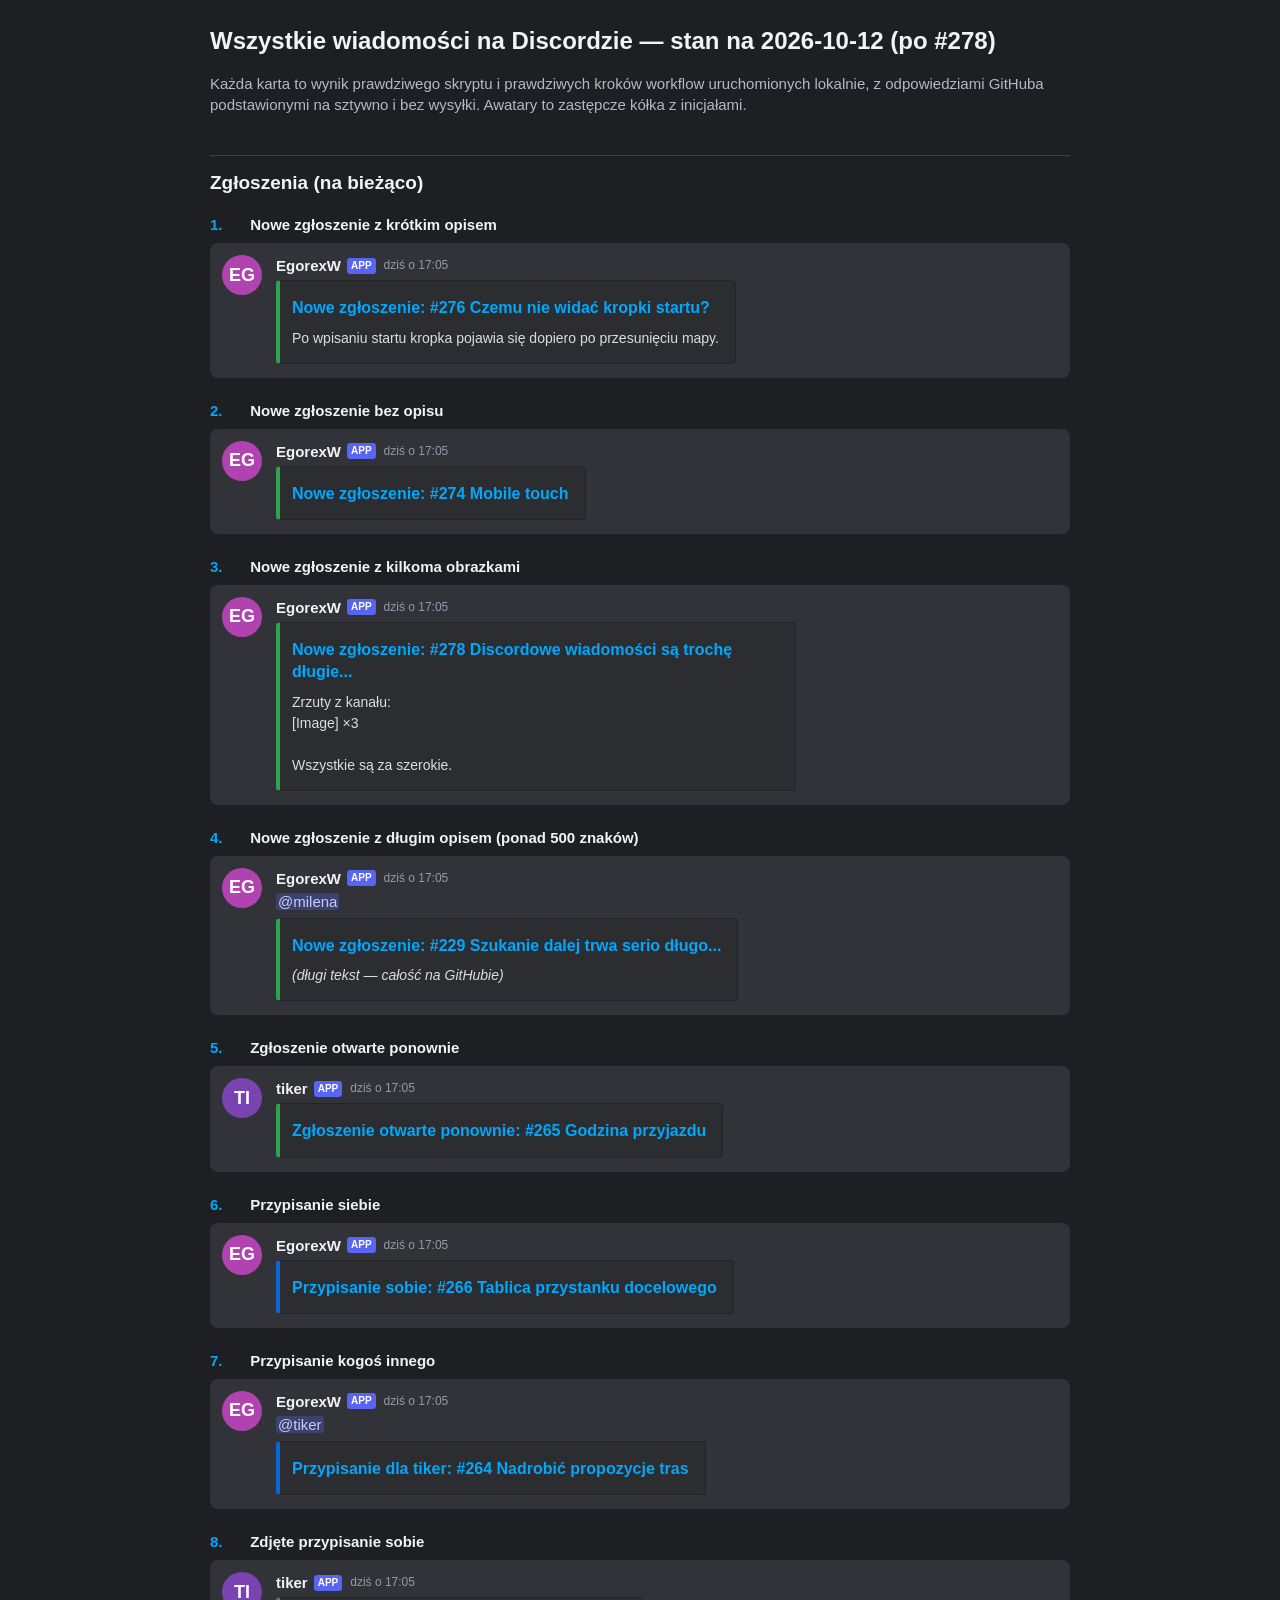
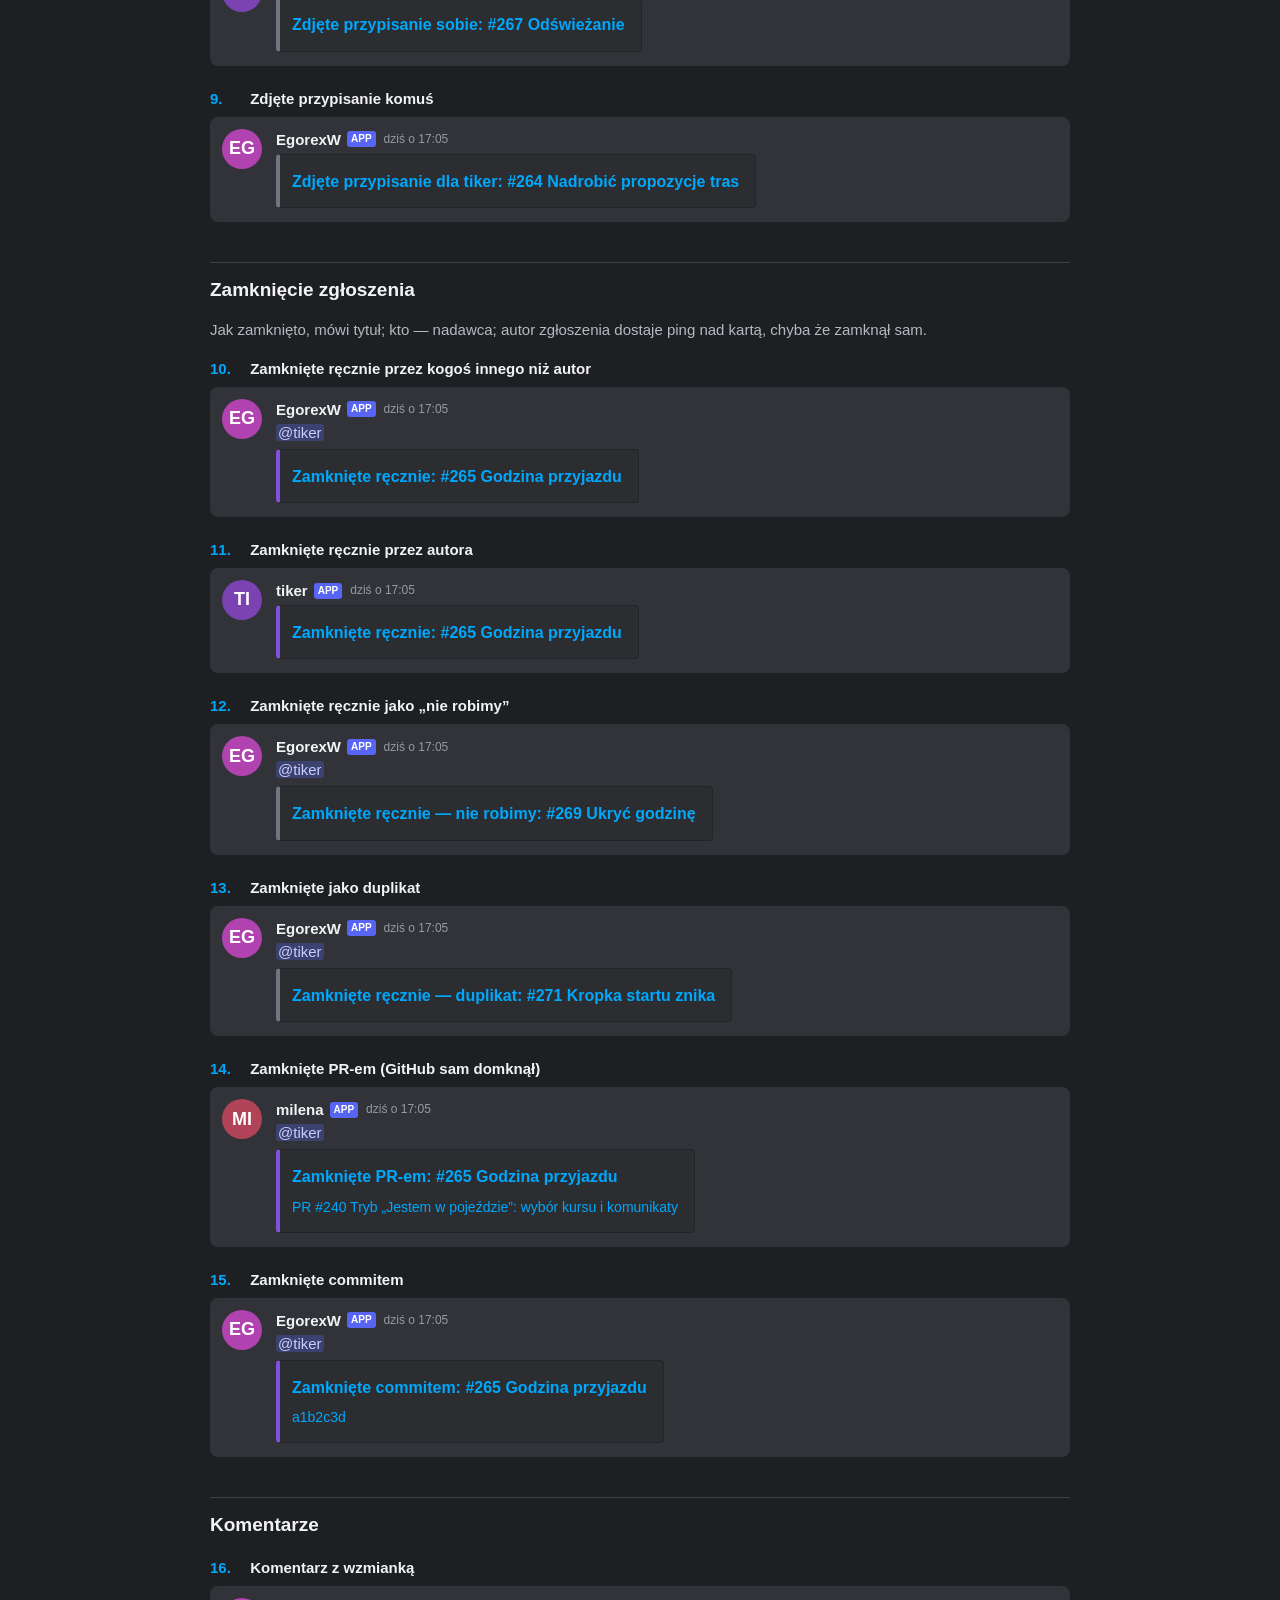
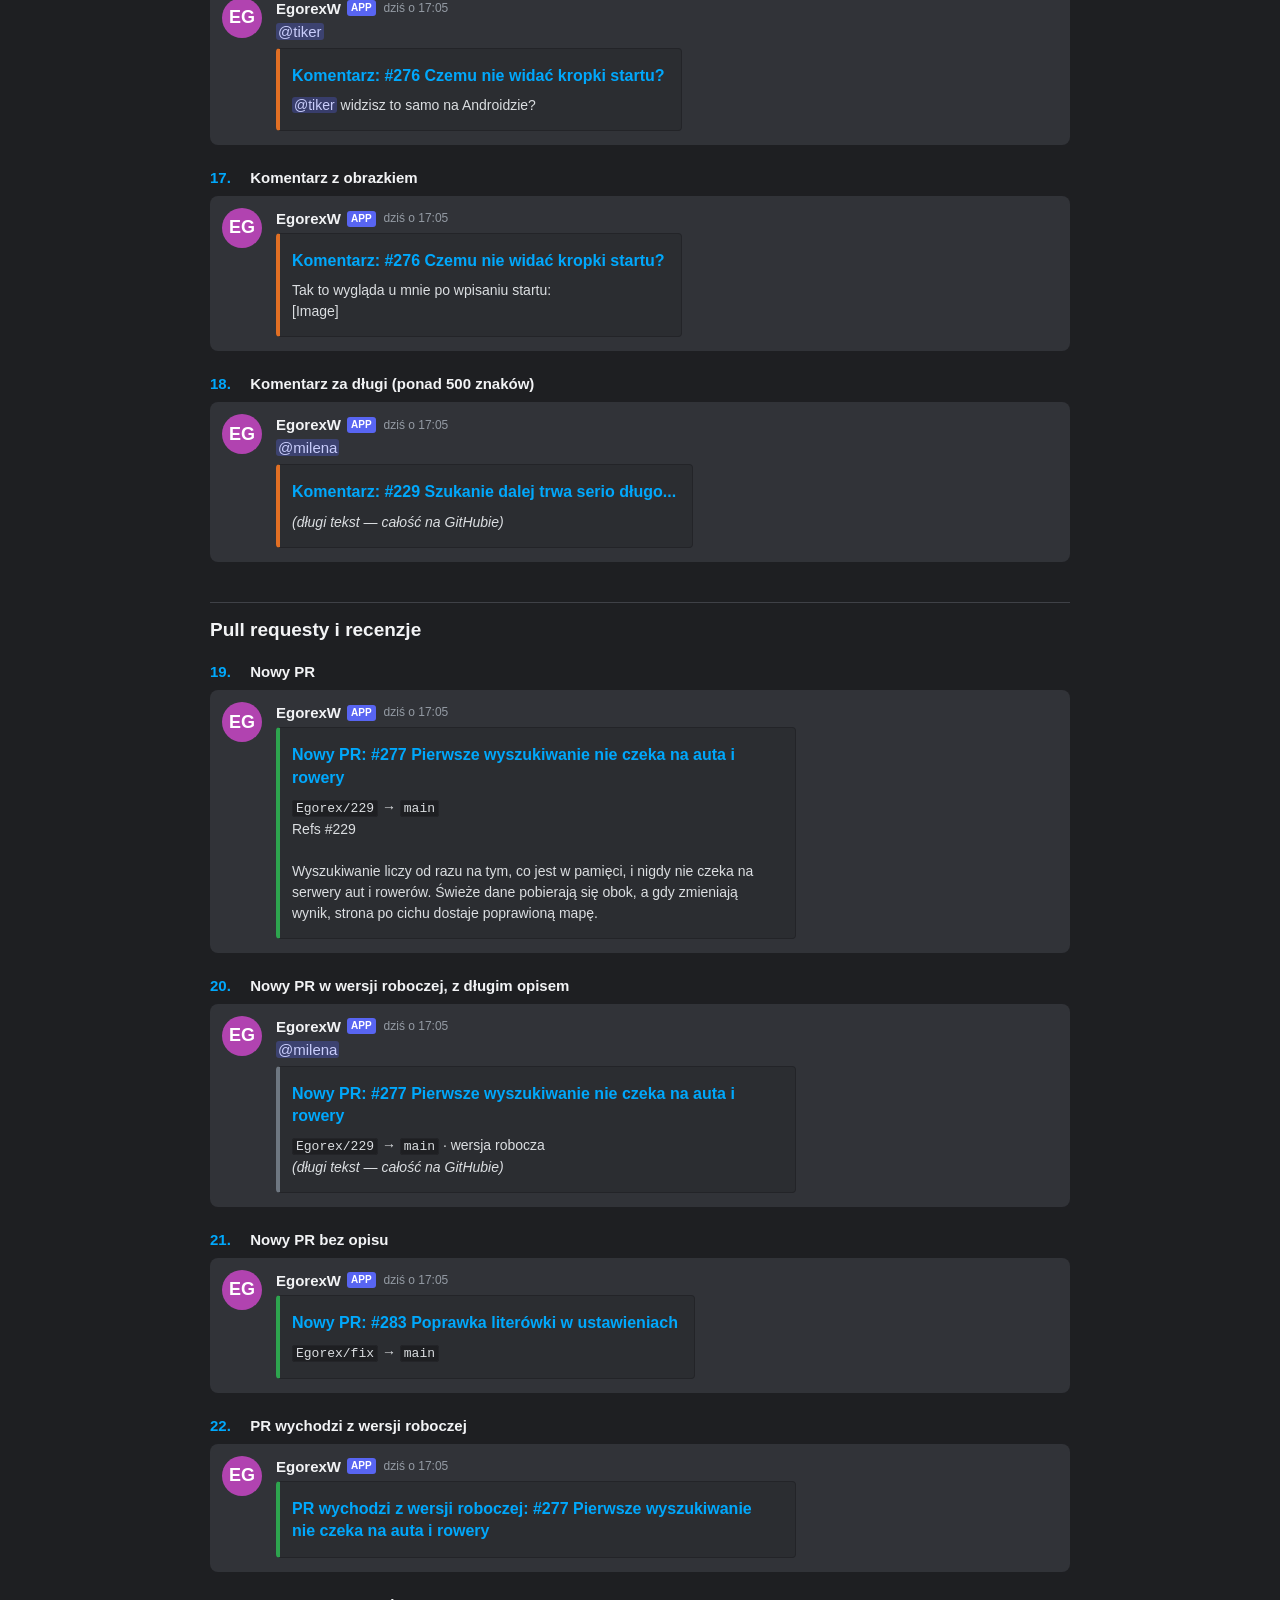
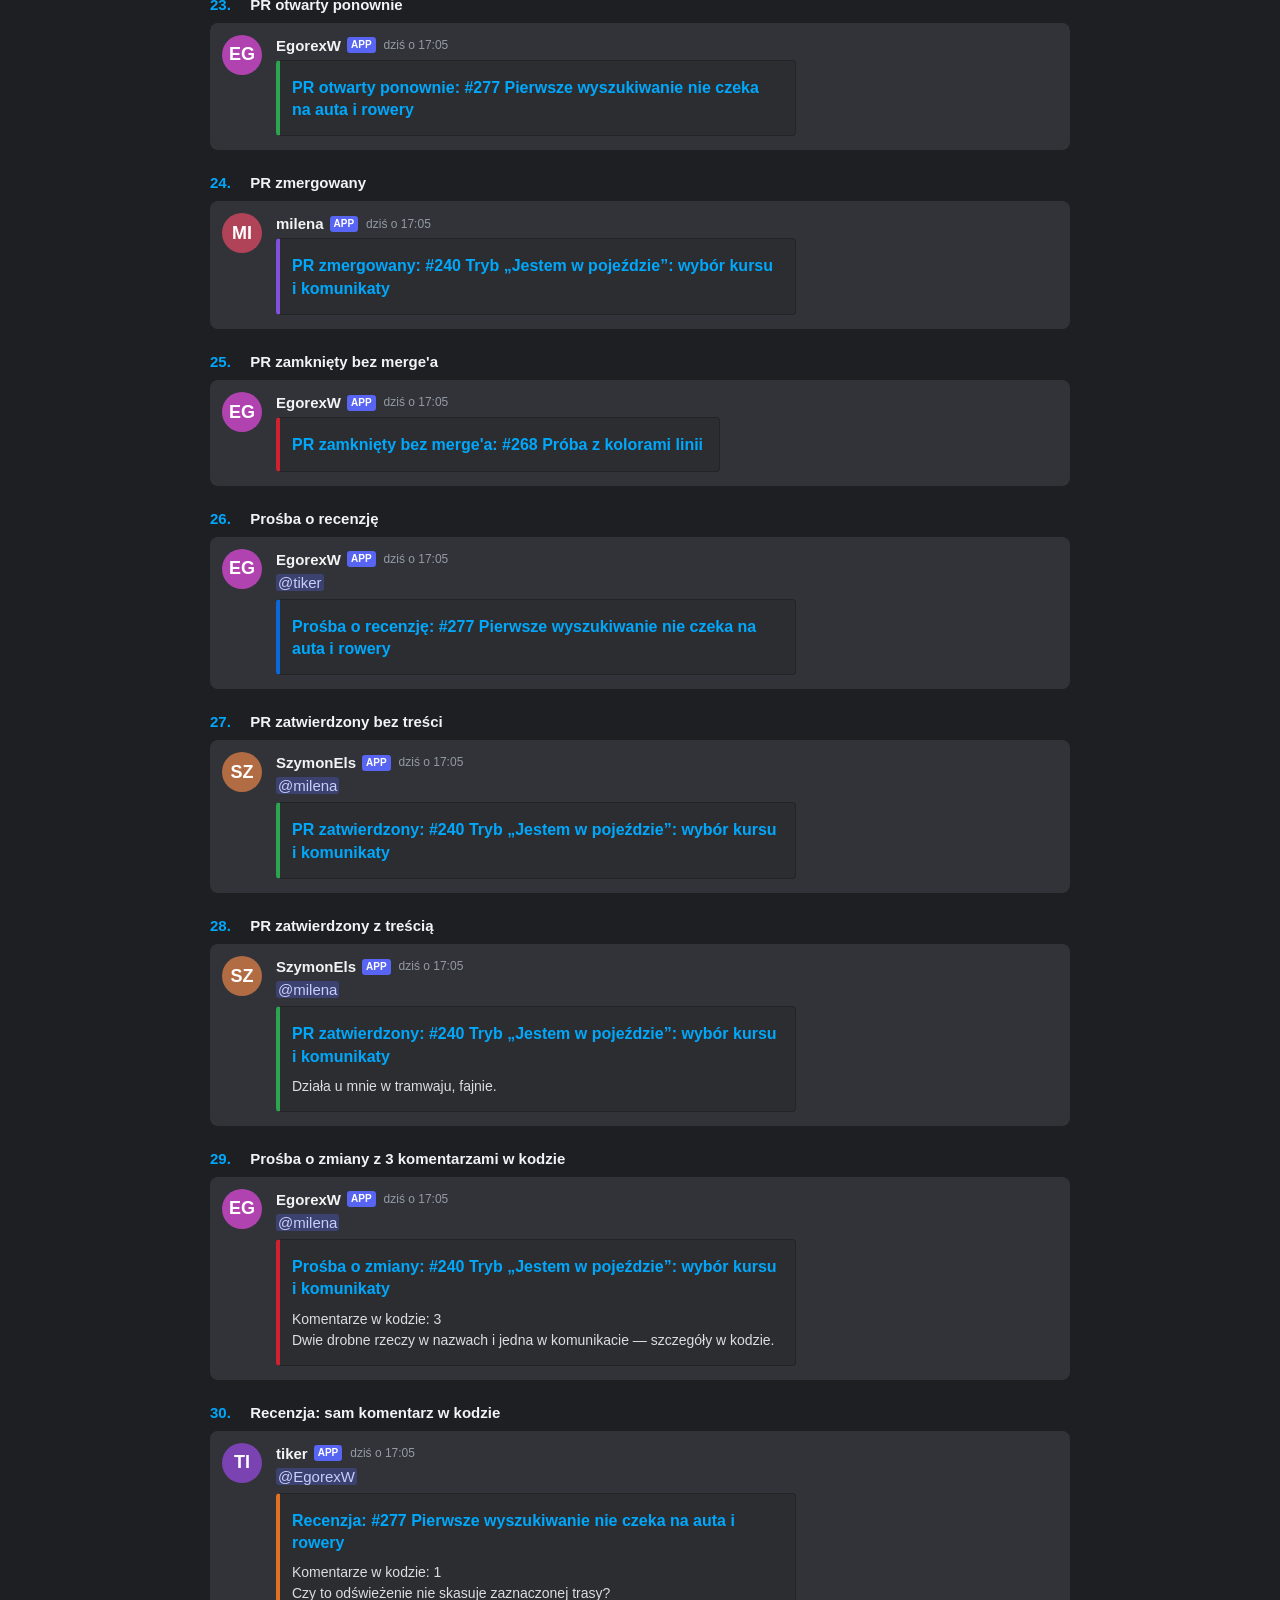
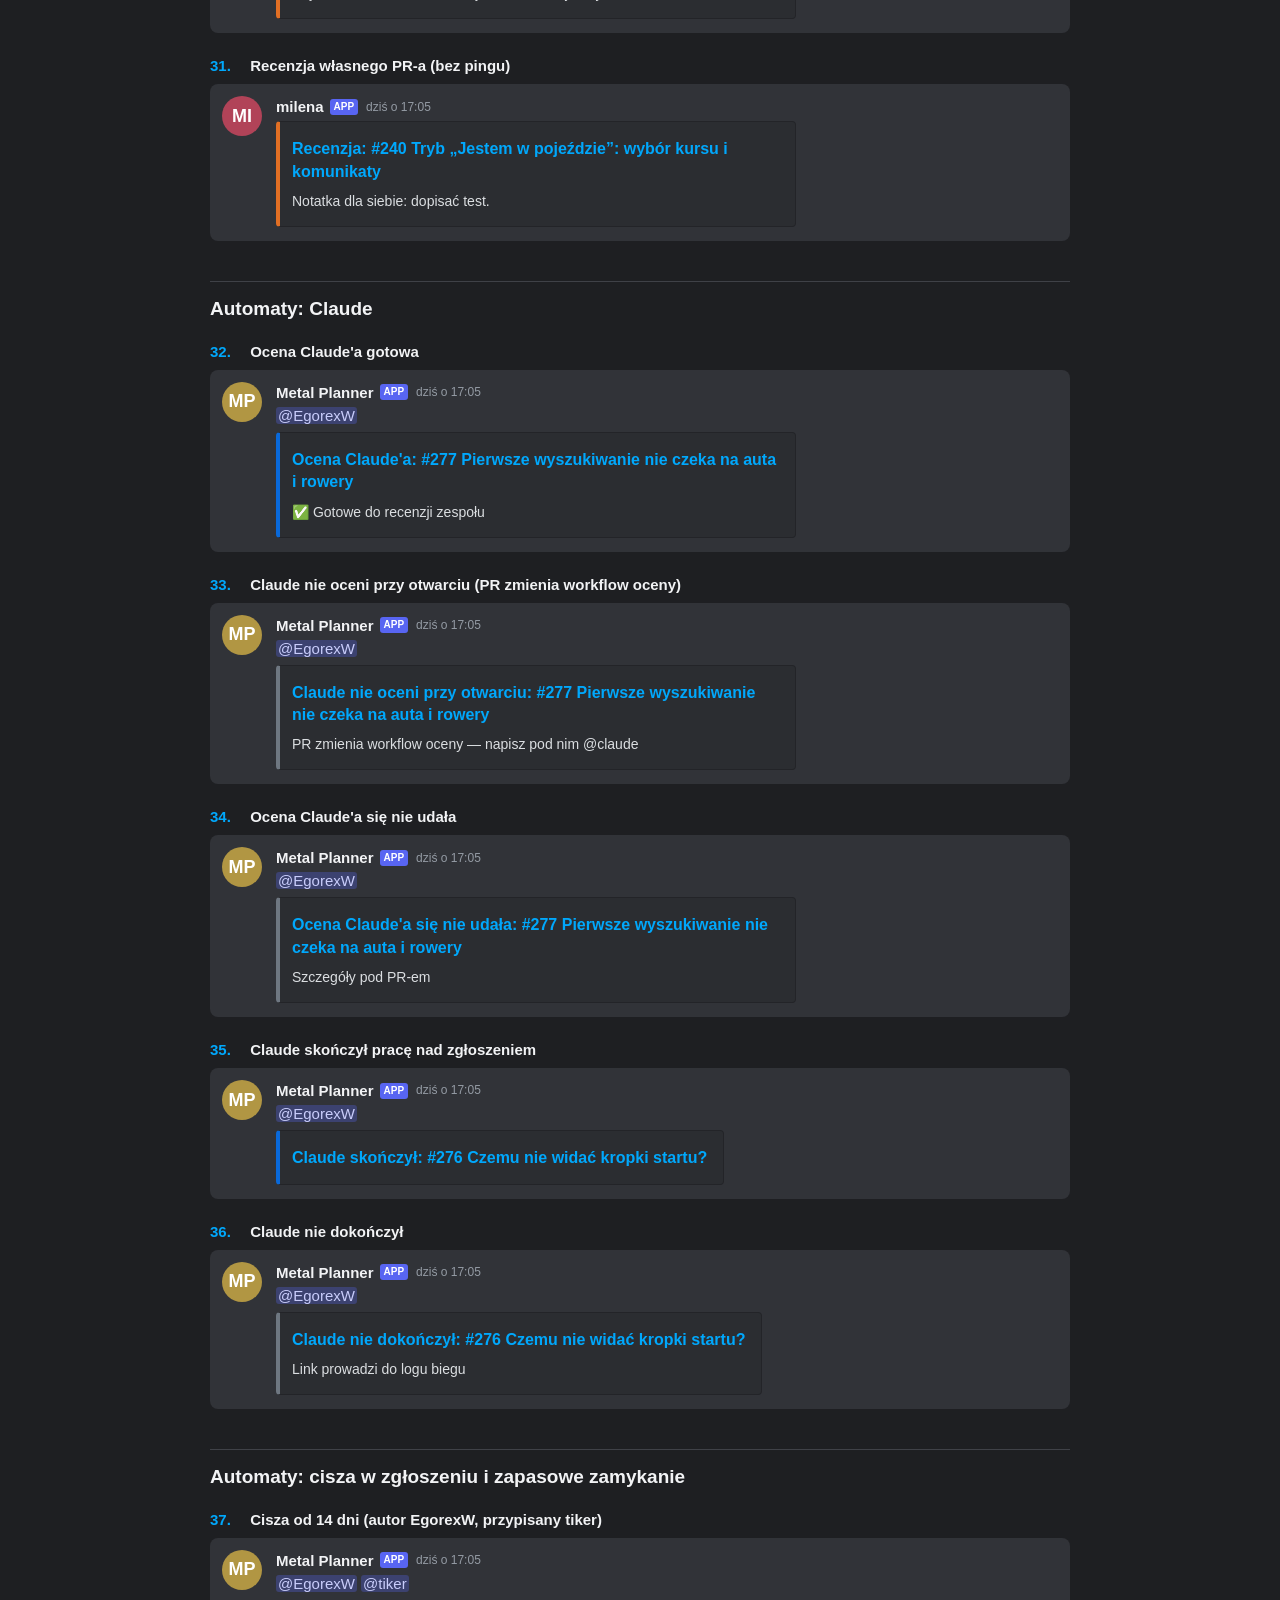
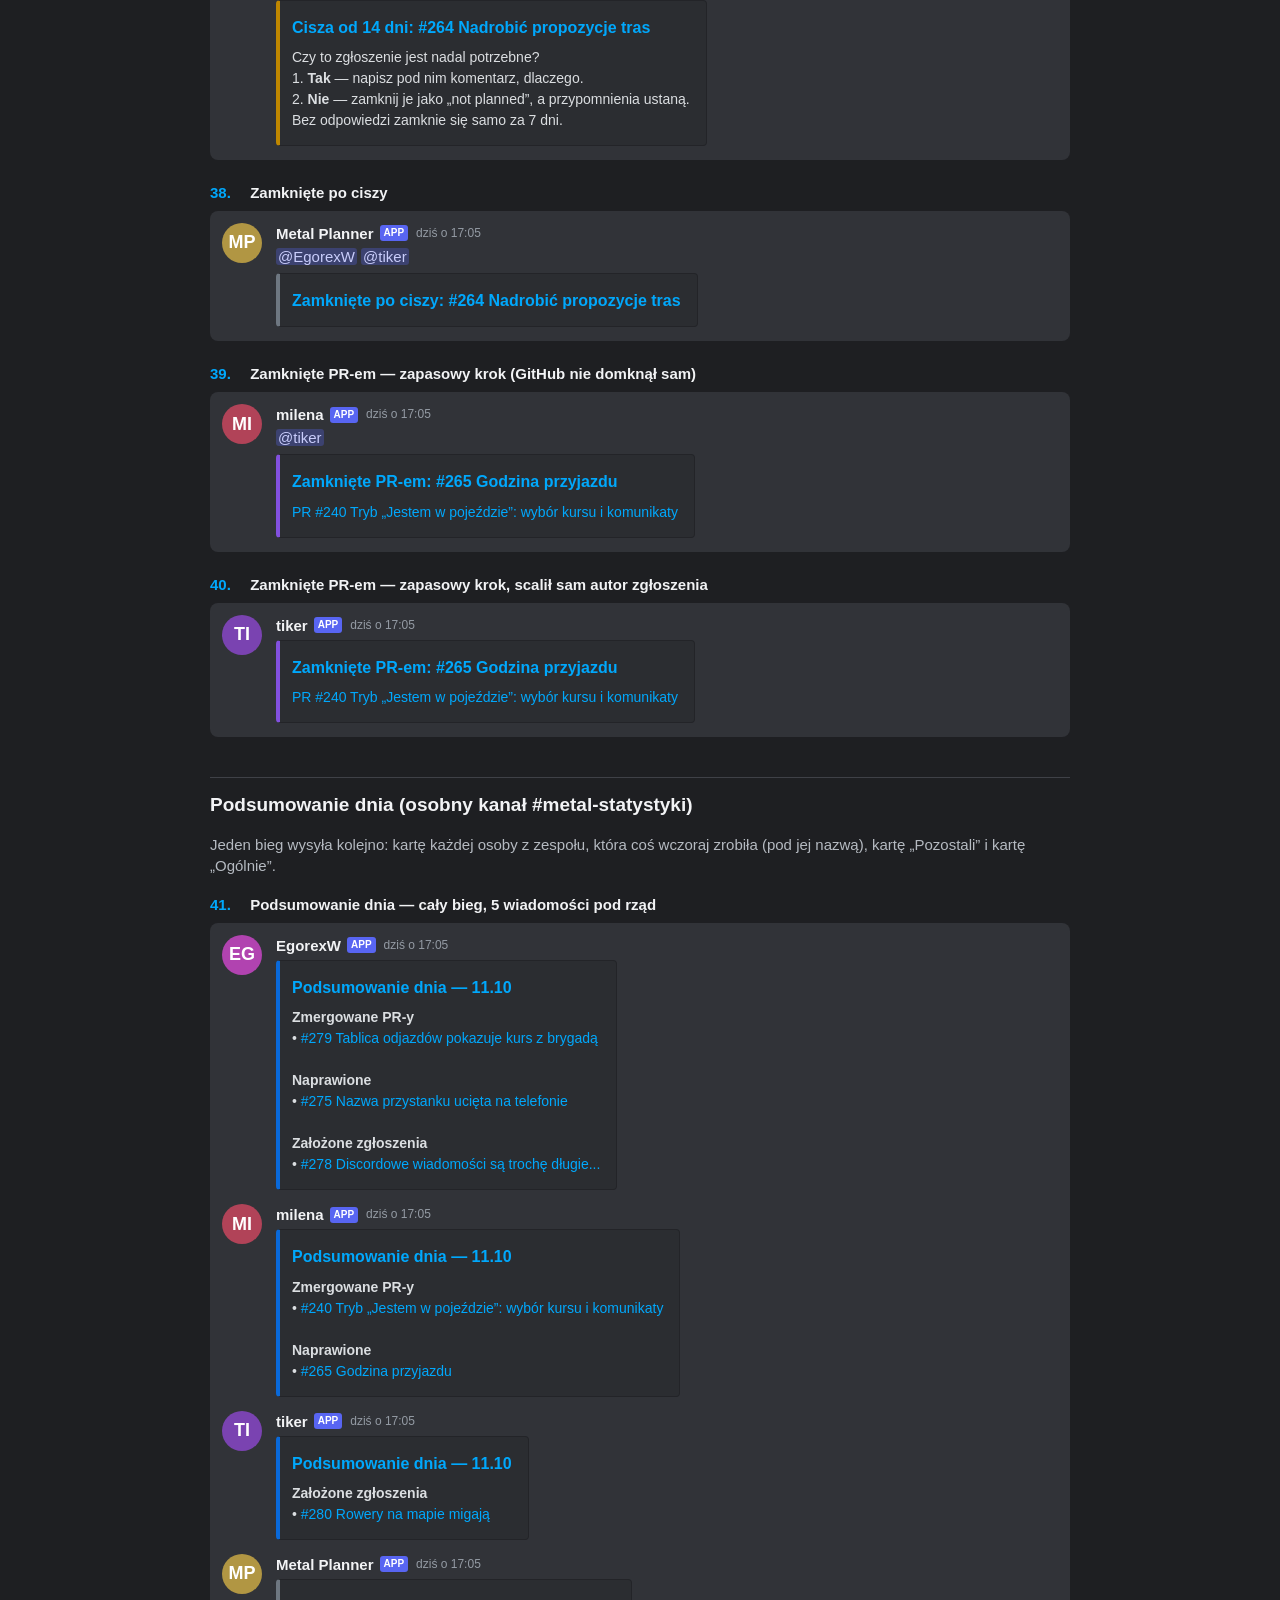
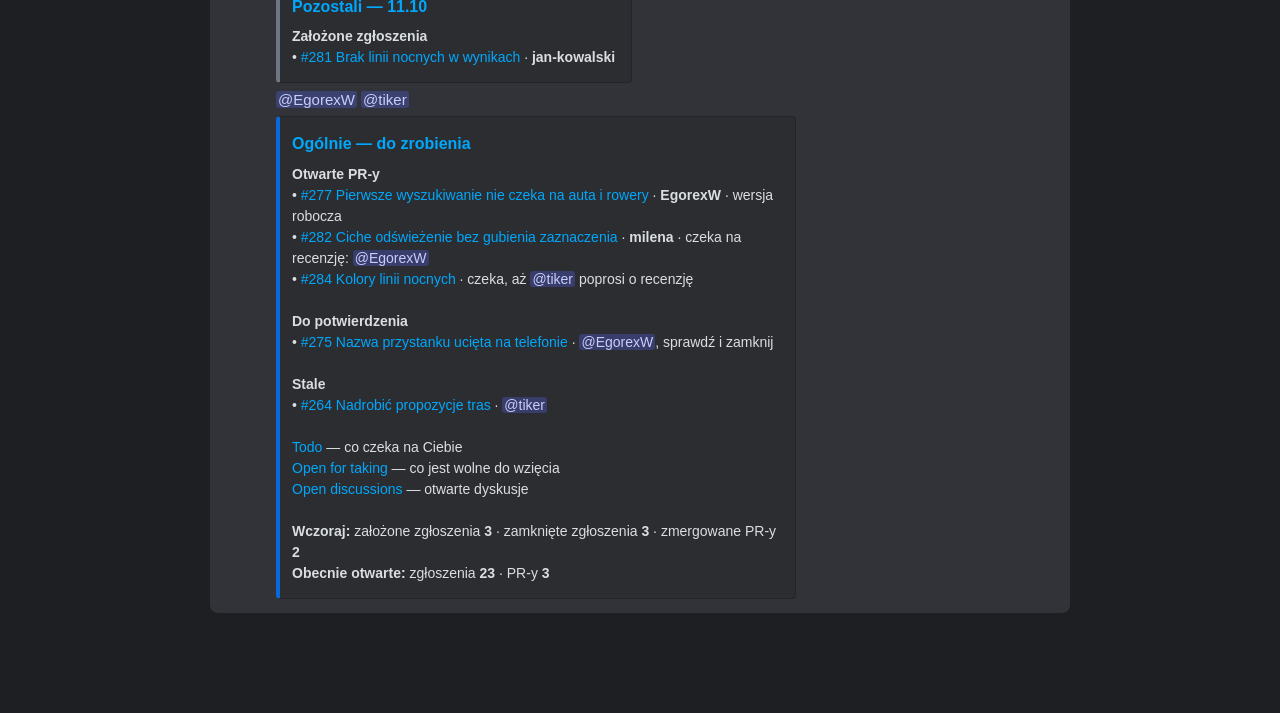
==== commit 08ed532c: "Date the Discord message preview" ====
--- a/docs/discord-podglad.html
+++ b/docs/discord-podglad.html
@@ -1,7 +1,7 @@
 <!-- AI Generated code -->
 <!doctype html><html lang="pl"><head><meta charset="utf-8">
 <meta name="viewport" content="width=device-width,initial-scale=1">
-<title>Wszystkie wiadomości Discorda</title><style>
+<title>Wiadomości Discorda 2026-10-12</title><style>
 :root{color-scheme:dark}
 body{margin:0;background:#1e1f22;color:#dbdee1;font:15px/1.4 "gg sans","Noto Sans","Helvetica Neue",Helvetica,Arial,sans-serif}
 main{max-width:860px;margin:0 auto;padding:24px 16px 80px}
@@ -31,7 +31,7 @@
 code{background:#1e1f22;border:1px solid #232428;border-radius:3px;padding:0 3px;font-size:13px}
 .bullet{display:inline-block;width:14px}
 </style></head><body><main>
-<h1>Wszystkie wiadomości na Discordzie — stan po #278</h1>
+<h1>Wszystkie wiadomości na Discordzie — stan na 2026-10-12 (po #278)</h1>
 <p class="lead">Każda karta to wynik prawdziwego skryptu i prawdziwych kroków workflow uruchomionych lokalnie, z odpowiedziami GitHuba podstawionymi na sztywno i bez wysyłki. Awatary to zastępcze kółka z inicjałami.</p>
 <h2>Zgłoszenia (na bieżąco)</h2>
 <div class="block"><h3><span class="n">1.</span> Nowe zgłoszenie z krótkim opisem</h3><div class="col"><div class="msg"><span class="av" style="width:40px;height:40px;font-size:18px;background:hsl(301,45%,48%)">EG</span><div class="msgbody"><div class="hdr"><span class="bot">EgorexW</span><span class="app">APP</span><span class="time">dziś o 17:05</span></div><div class="embed" style="border-left-color:#2da44e"><div class="title">Nowe zgłoszenie: #276 Czemu nie widać kropki startu?</div><div class="desc">Po wpisaniu startu kropka pojawia się dopiero po przesunięciu mapy.</div></div></div></div></div></div>
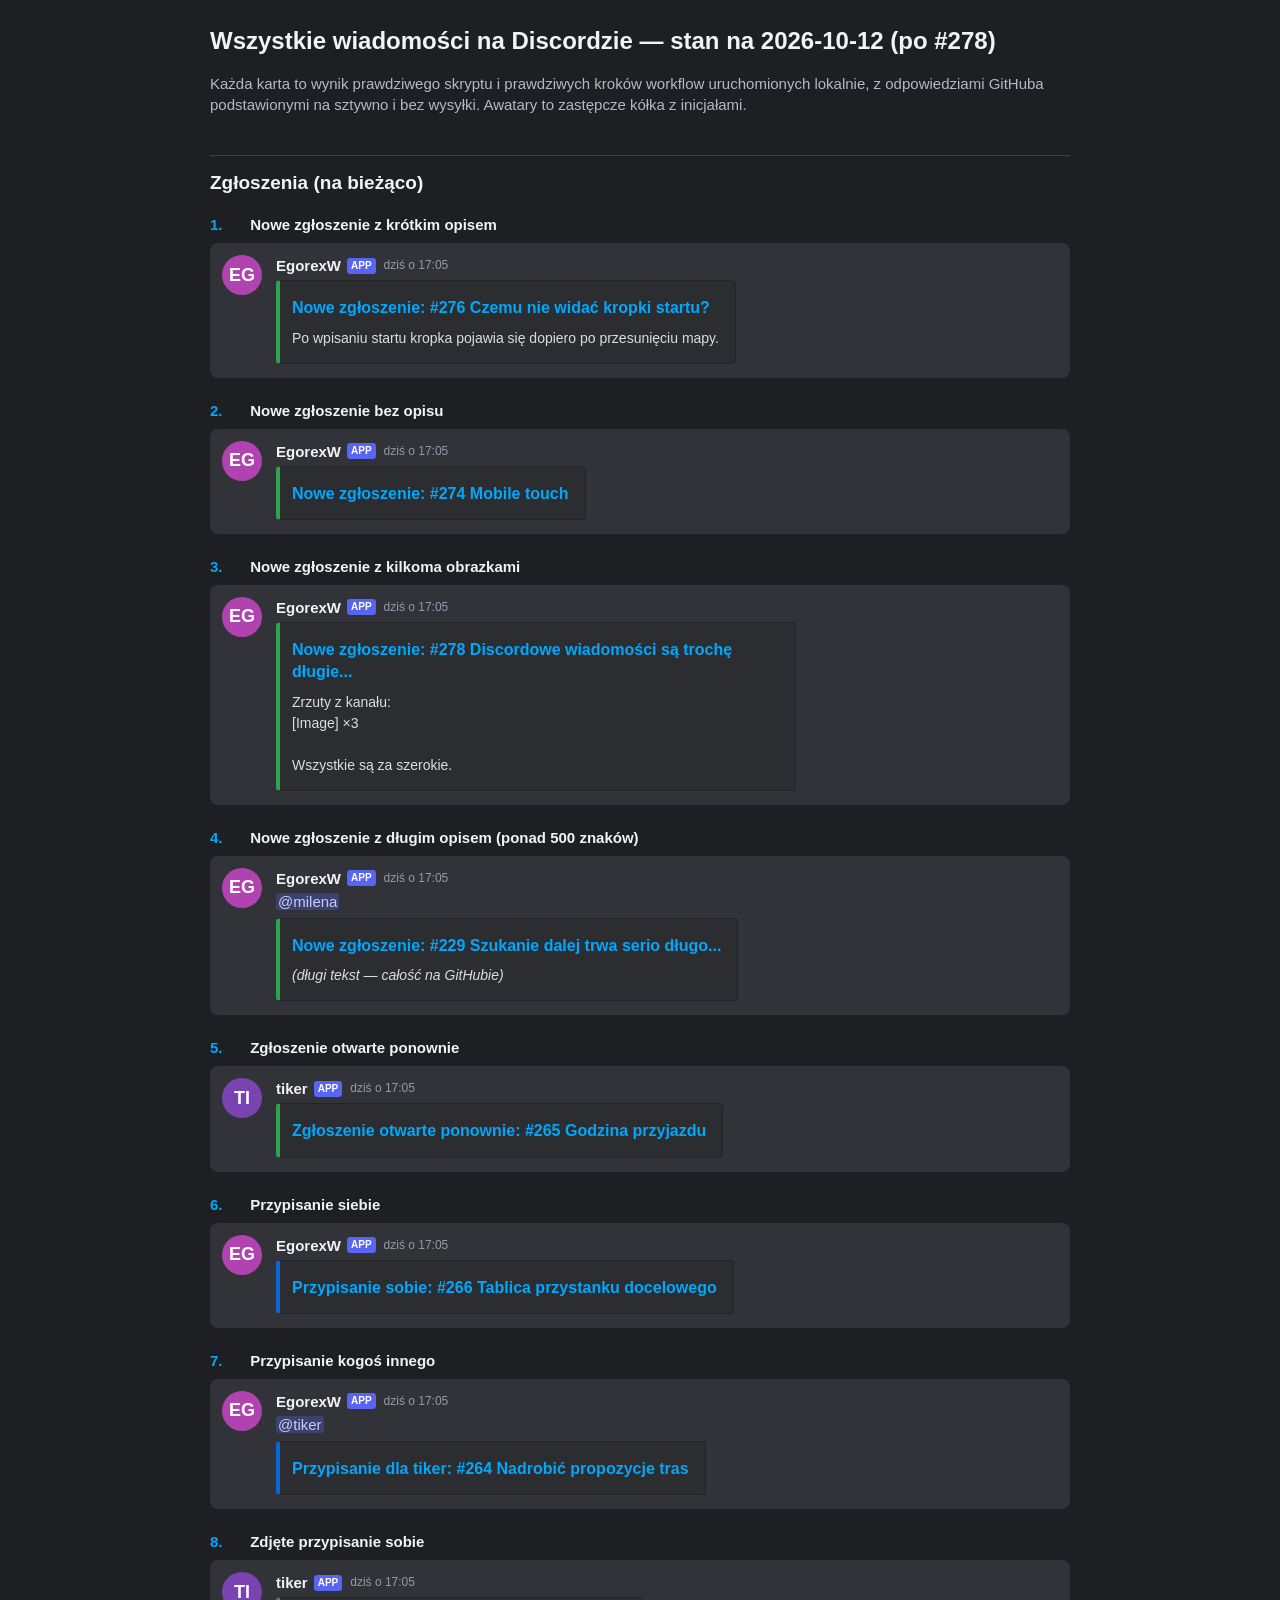
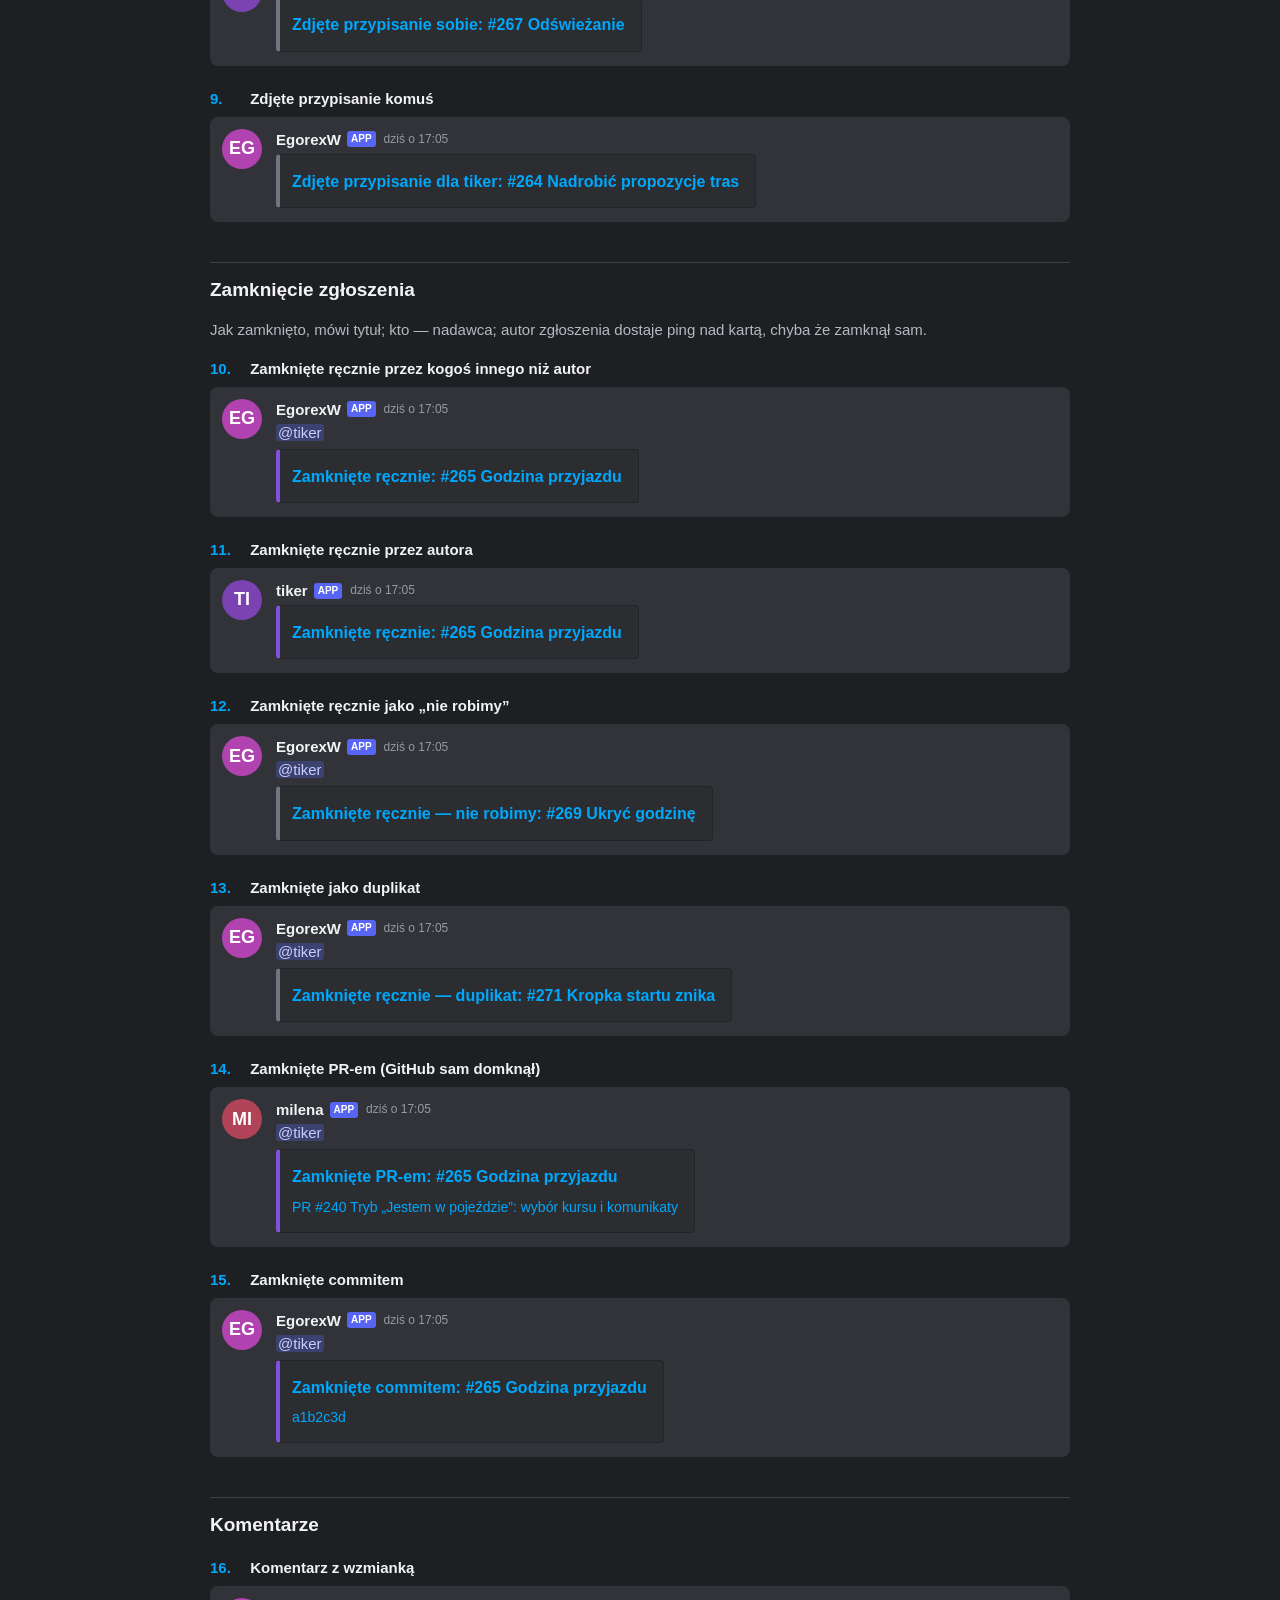
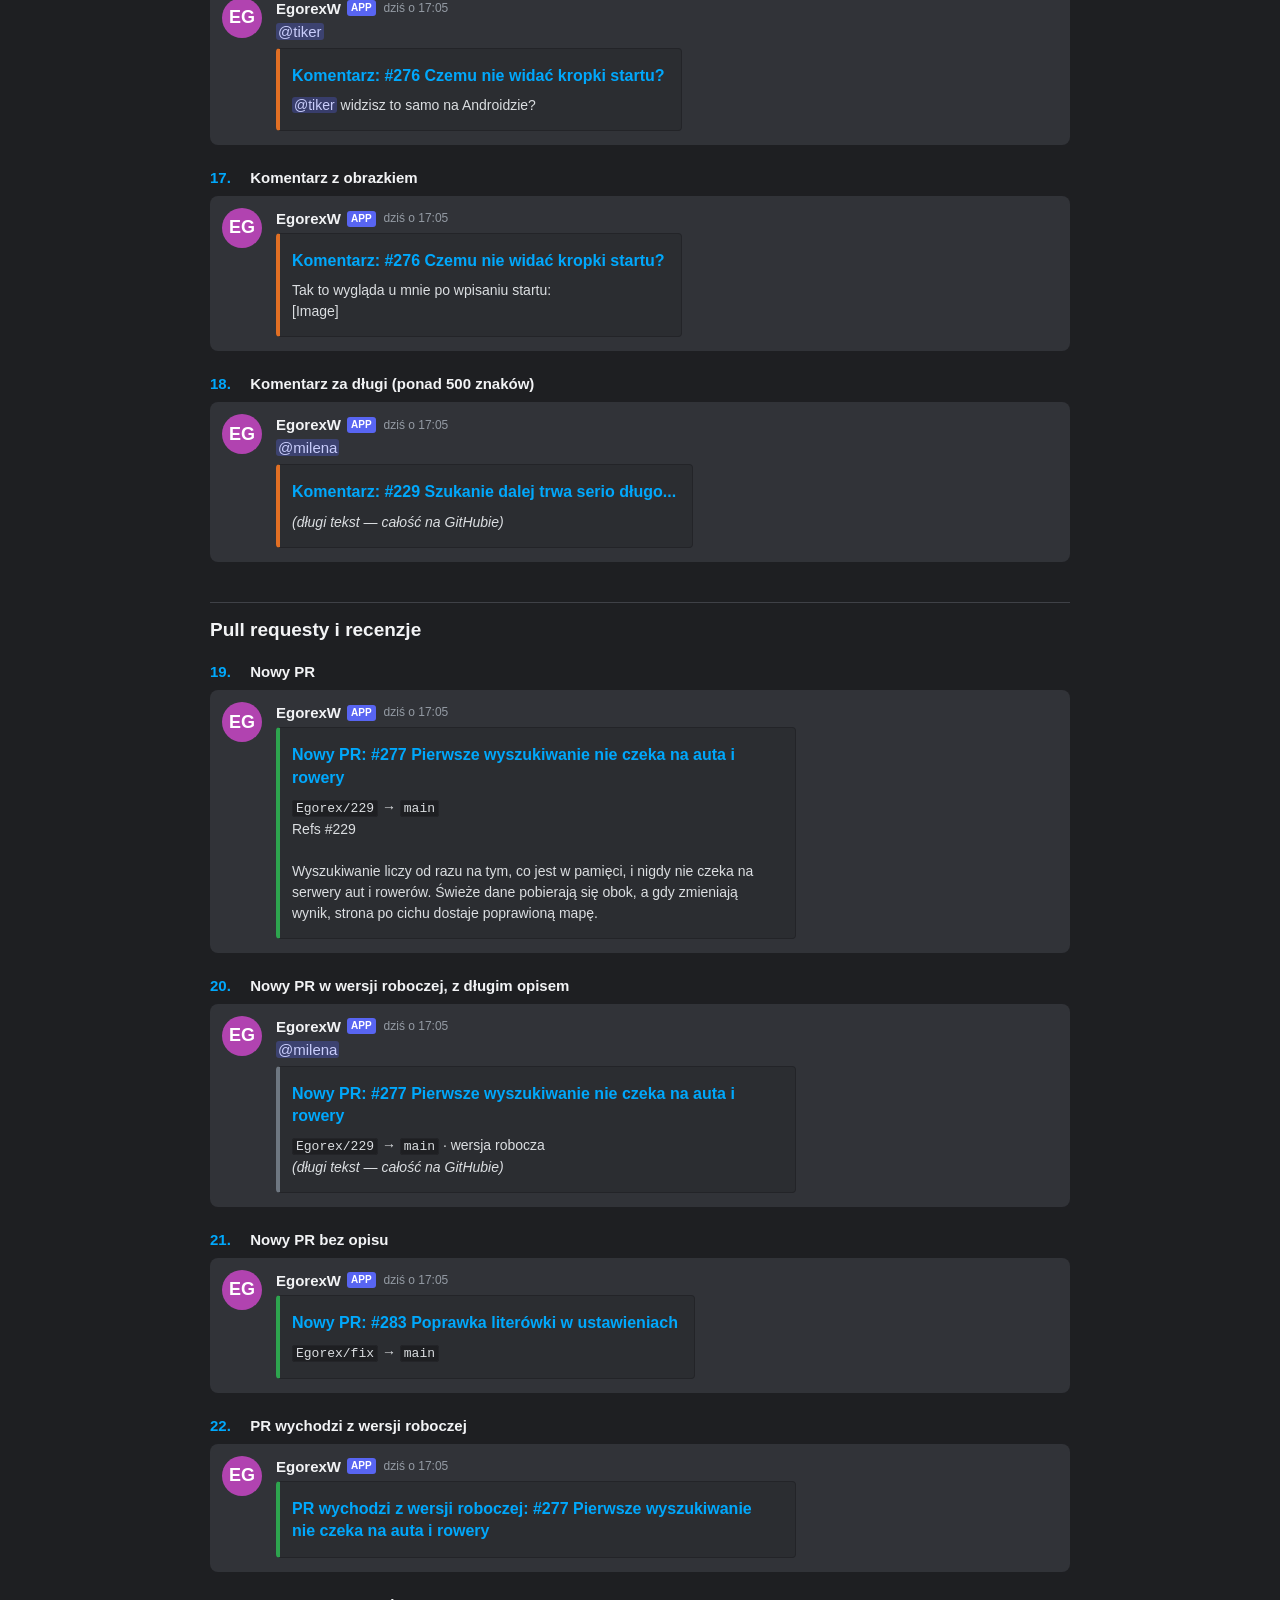
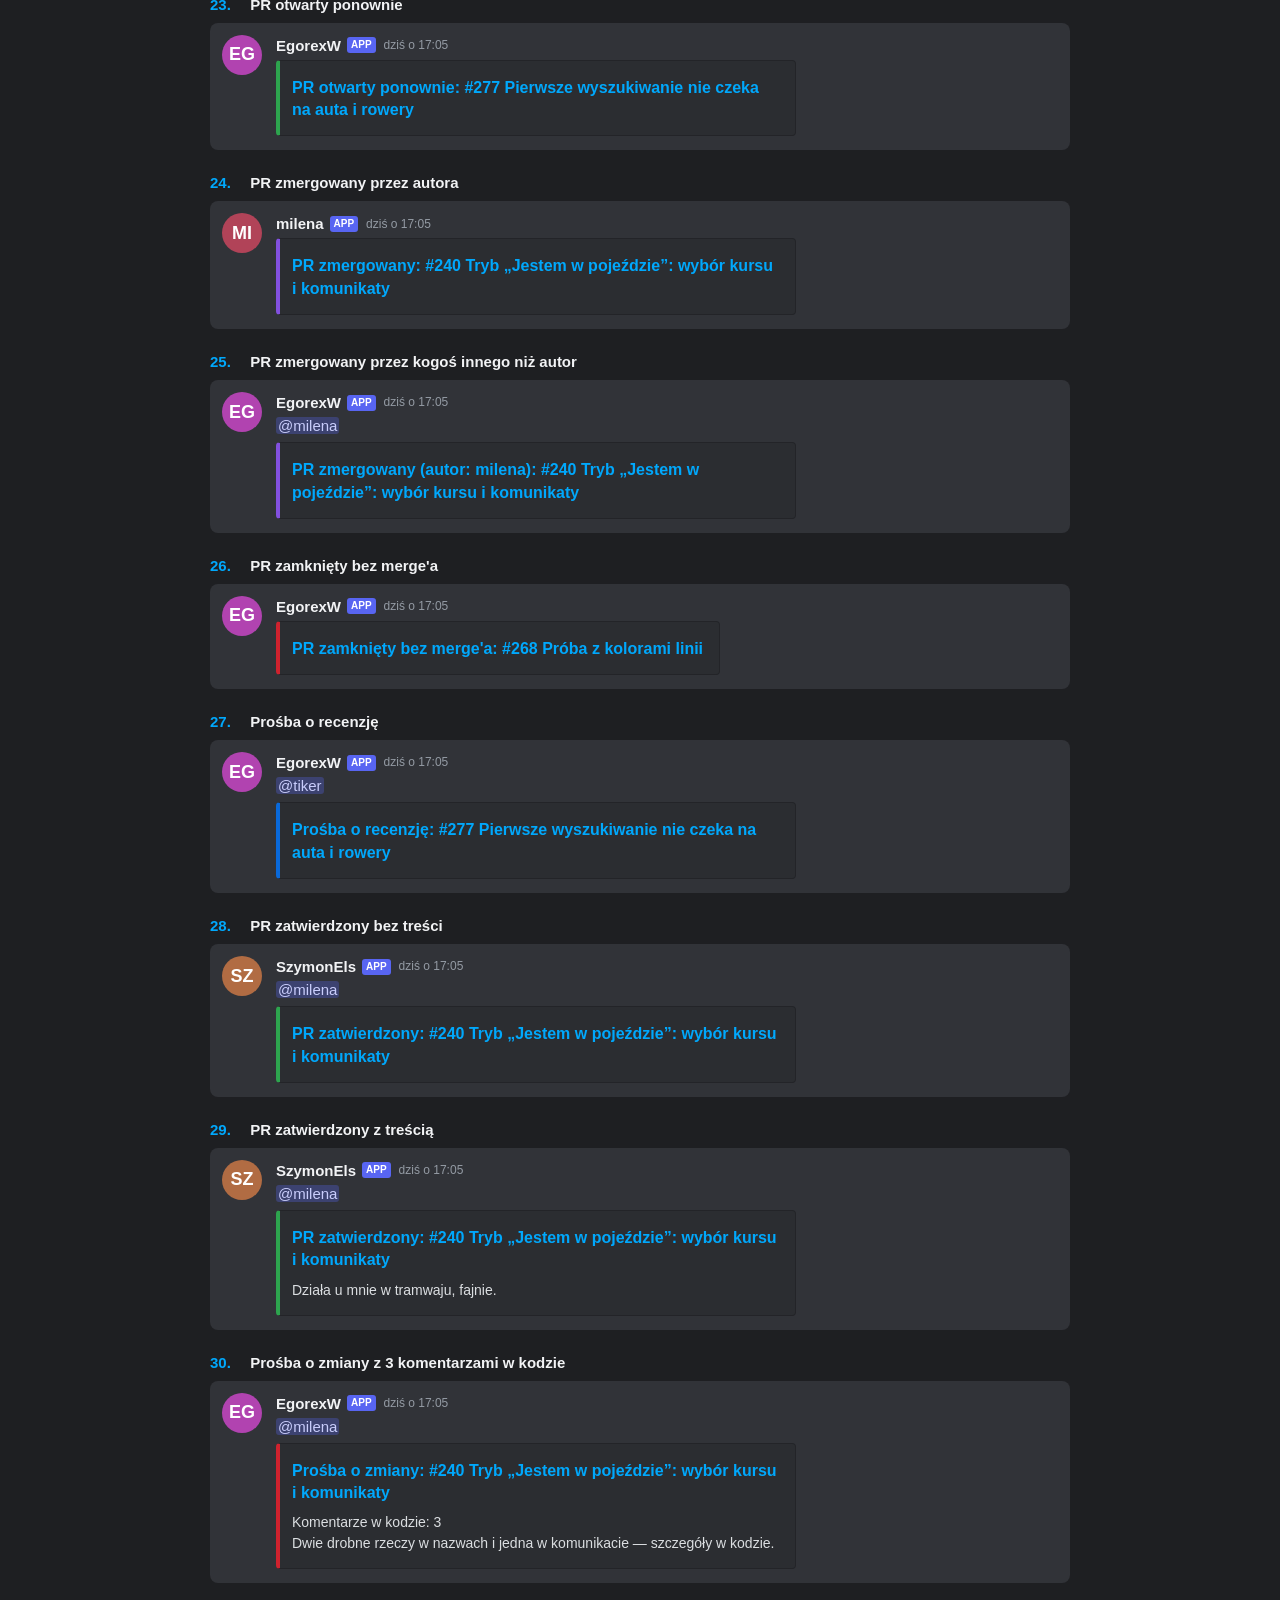
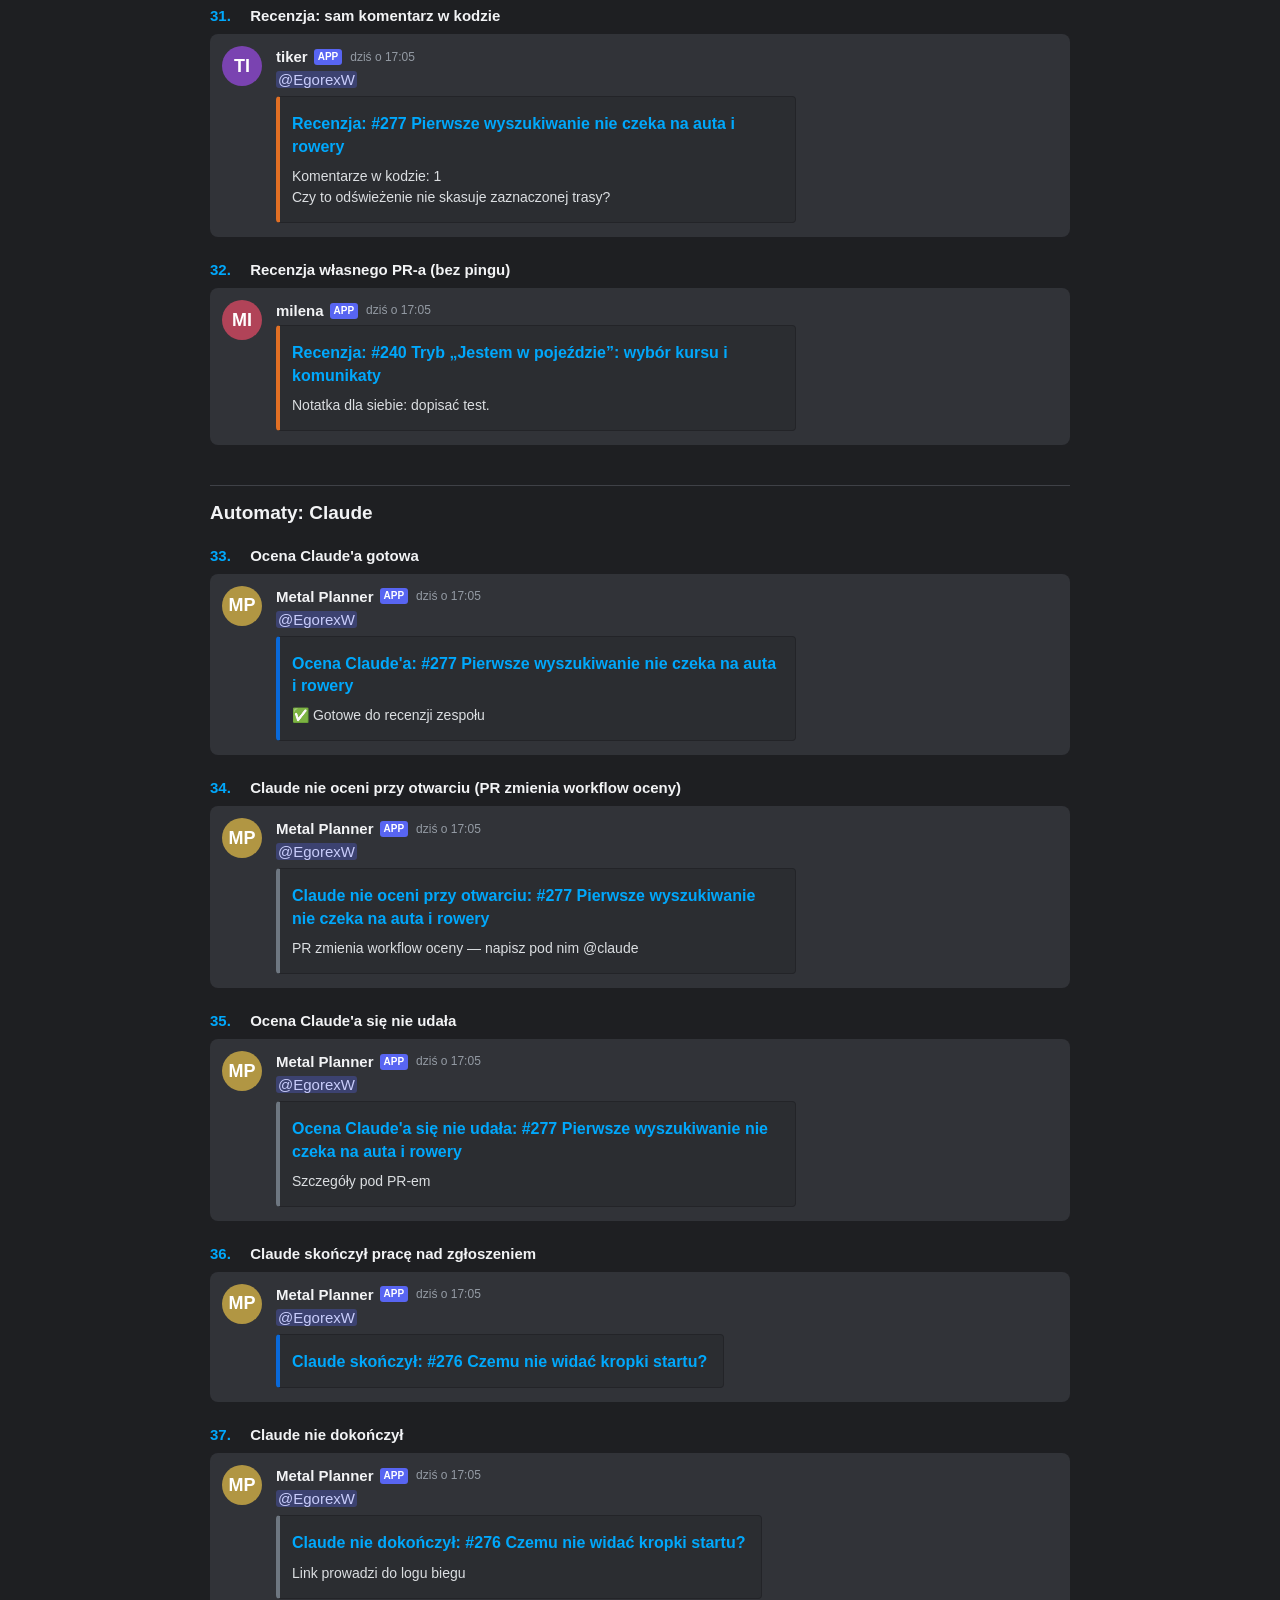
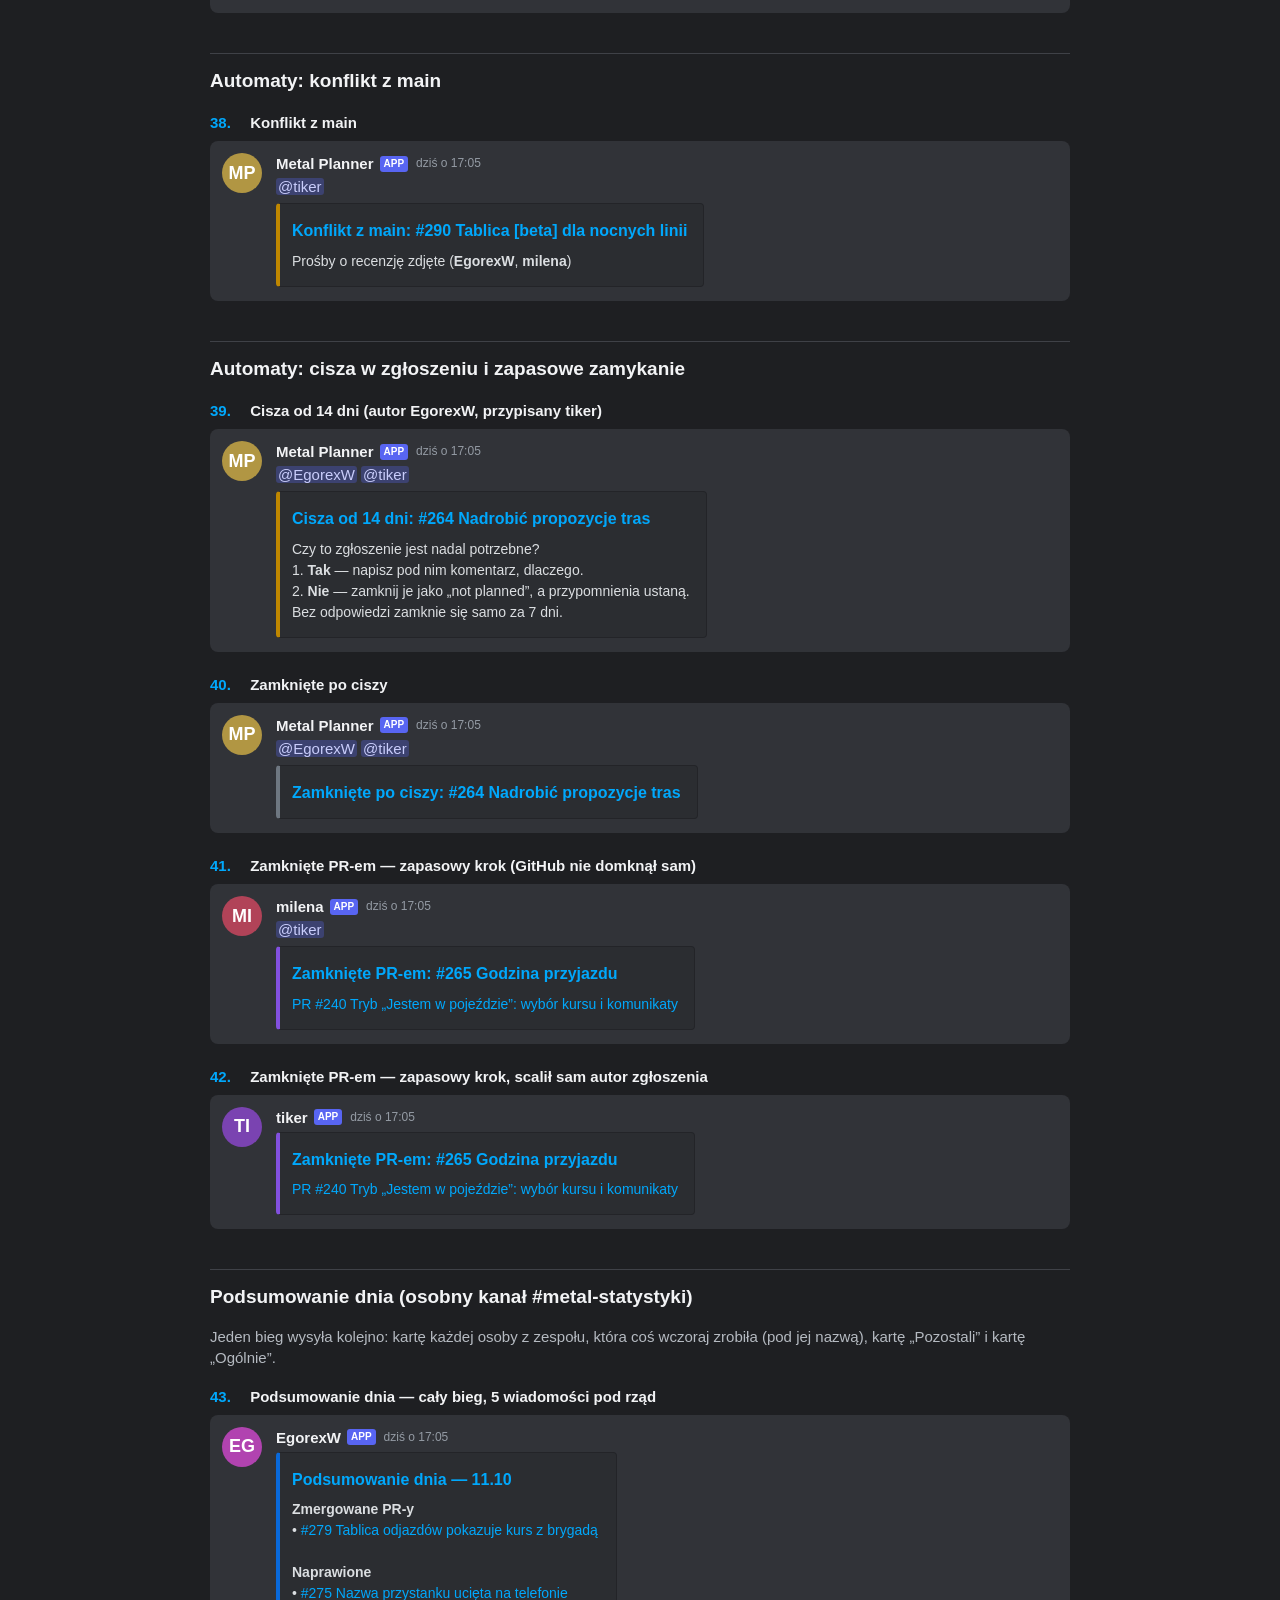
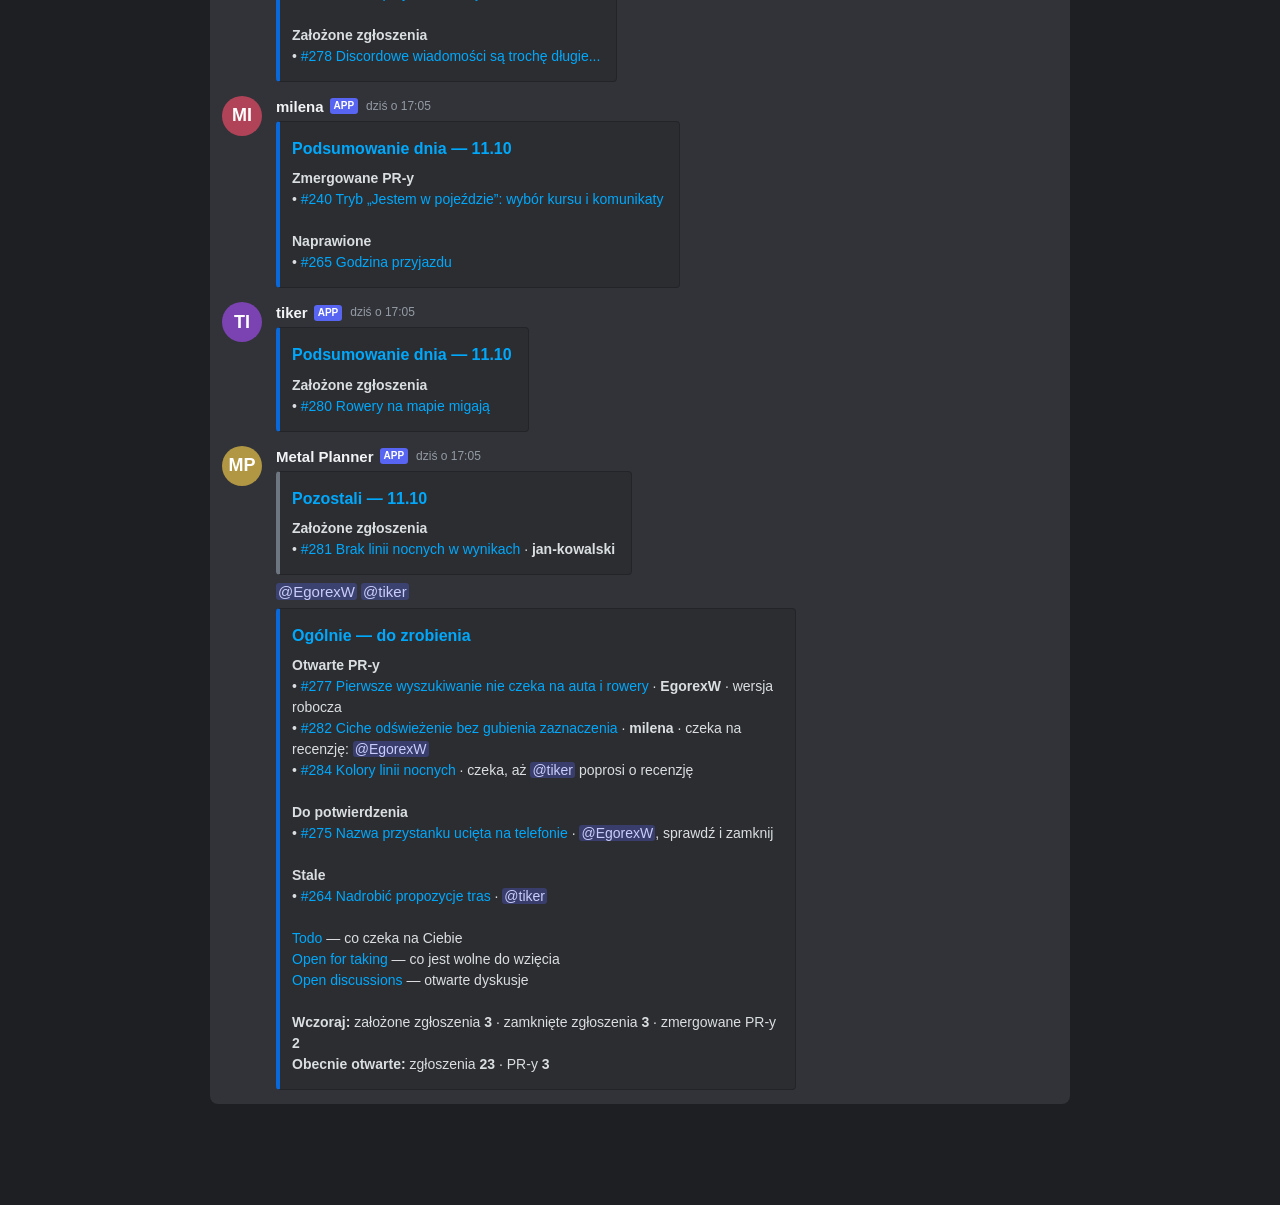
==== commit d41b0fe6: "Merge main; ping PR author on someone else's merge, one-line conflict card Ping the author when some" ====
--- a/docs/discord-podglad.html
+++ b/docs/discord-podglad.html
@@ -1,4 +1,3 @@
-<!-- AI Generated code -->
 <!doctype html><html lang="pl"><head><meta charset="utf-8">
 <meta name="viewport" content="width=device-width,initial-scale=1">
 <title>Wiadomości Discorda 2026-10-12</title><style>
@@ -61,26 +60,29 @@
 <div class="block"><h3><span class="n">21.</span> Nowy PR bez opisu</h3><div class="col"><div class="msg"><span class="av" style="width:40px;height:40px;font-size:18px;background:hsl(301,45%,48%)">EG</span><div class="msgbody"><div class="hdr"><span class="bot">EgorexW</span><span class="app">APP</span><span class="time">dziś o 17:05</span></div><div class="embed" style="border-left-color:#2da44e"><div class="title">Nowy PR: #283 Poprawka literówki w ustawieniach</div><div class="desc"><code>Egorex/fix</code> → <code>main</code></div></div></div></div></div></div>
 <div class="block"><h3><span class="n">22.</span> PR wychodzi z wersji roboczej</h3><div class="col"><div class="msg"><span class="av" style="width:40px;height:40px;font-size:18px;background:hsl(301,45%,48%)">EG</span><div class="msgbody"><div class="hdr"><span class="bot">EgorexW</span><span class="app">APP</span><span class="time">dziś o 17:05</span></div><div class="embed" style="border-left-color:#2da44e"><div class="title">PR wychodzi z wersji roboczej: #277 Pierwsze wyszukiwanie nie czeka na auta i rowery</div></div></div></div></div></div>
 <div class="block"><h3><span class="n">23.</span> PR otwarty ponownie</h3><div class="col"><div class="msg"><span class="av" style="width:40px;height:40px;font-size:18px;background:hsl(301,45%,48%)">EG</span><div class="msgbody"><div class="hdr"><span class="bot">EgorexW</span><span class="app">APP</span><span class="time">dziś o 17:05</span></div><div class="embed" style="border-left-color:#2da44e"><div class="title">PR otwarty ponownie: #277 Pierwsze wyszukiwanie nie czeka na auta i rowery</div></div></div></div></div></div>
-<div class="block"><h3><span class="n">24.</span> PR zmergowany</h3><div class="col"><div class="msg"><span class="av" style="width:40px;height:40px;font-size:18px;background:hsl(349,45%,48%)">MI</span><div class="msgbody"><div class="hdr"><span class="bot">milena</span><span class="app">APP</span><span class="time">dziś o 17:05</span></div><div class="embed" style="border-left-color:#8250df"><div class="title">PR zmergowany: #240 Tryb „Jestem w pojeździe”: wybór kursu i komunikaty</div></div></div></div></div></div>
-<div class="block"><h3><span class="n">25.</span> PR zamknięty bez merge&#x27;a</h3><div class="col"><div class="msg"><span class="av" style="width:40px;height:40px;font-size:18px;background:hsl(301,45%,48%)">EG</span><div class="msgbody"><div class="hdr"><span class="bot">EgorexW</span><span class="app">APP</span><span class="time">dziś o 17:05</span></div><div class="embed" style="border-left-color:#cf222e"><div class="title">PR zamknięty bez merge&#x27;a: #268 Próba z kolorami linii</div></div></div></div></div></div>
-<div class="block"><h3><span class="n">26.</span> Prośba o recenzję</h3><div class="col"><div class="msg"><span class="av" style="width:40px;height:40px;font-size:18px;background:hsl(301,45%,48%)">EG</span><div class="msgbody"><div class="hdr"><span class="bot">EgorexW</span><span class="app">APP</span><span class="time">dziś o 17:05</span></div><div class="content"><span class="mention">@tiker</span></div><div class="embed" style="border-left-color:#0969da"><div class="title">Prośba o recenzję: #277 Pierwsze wyszukiwanie nie czeka na auta i rowery</div></div></div></div></div></div>
-<div class="block"><h3><span class="n">27.</span> PR zatwierdzony bez treści</h3><div class="col"><div class="msg"><span class="av" style="width:40px;height:40px;font-size:18px;background:hsl(22,45%,48%)">SZ</span><div class="msgbody"><div class="hdr"><span class="bot">SzymonEls</span><span class="app">APP</span><span class="time">dziś o 17:05</span></div><div class="content"><span class="mention">@milena</span></div><div class="embed" style="border-left-color:#2da44e"><div class="title">PR zatwierdzony: #240 Tryb „Jestem w pojeździe”: wybór kursu i komunikaty</div></div></div></div></div></div>
-<div class="block"><h3><span class="n">28.</span> PR zatwierdzony z treścią</h3><div class="col"><div class="msg"><span class="av" style="width:40px;height:40px;font-size:18px;background:hsl(22,45%,48%)">SZ</span><div class="msgbody"><div class="hdr"><span class="bot">SzymonEls</span><span class="app">APP</span><span class="time">dziś o 17:05</span></div><div class="content"><span class="mention">@milena</span></div><div class="embed" style="border-left-color:#2da44e"><div class="title">PR zatwierdzony: #240 Tryb „Jestem w pojeździe”: wybór kursu i komunikaty</div><div class="desc">Działa u mnie w tramwaju, fajnie.</div></div></div></div></div></div>
-<div class="block"><h3><span class="n">29.</span> Prośba o zmiany z 3 komentarzami w kodzie</h3><div class="col"><div class="msg"><span class="av" style="width:40px;height:40px;font-size:18px;background:hsl(301,45%,48%)">EG</span><div class="msgbody"><div class="hdr"><span class="bot">EgorexW</span><span class="app">APP</span><span class="time">dziś o 17:05</span></div><div class="content"><span class="mention">@milena</span></div><div class="embed" style="border-left-color:#cf222e"><div class="title">Prośba o zmiany: #240 Tryb „Jestem w pojeździe”: wybór kursu i komunikaty</div><div class="desc">Komentarze w kodzie: 3<br>Dwie drobne rzeczy w nazwach i jedna w komunikacie — szczegóły w kodzie.</div></div></div></div></div></div>
-<div class="block"><h3><span class="n">30.</span> Recenzja: sam komentarz w kodzie</h3><div class="col"><div class="msg"><span class="av" style="width:40px;height:40px;font-size:18px;background:hsl(270,45%,48%)">TI</span><div class="msgbody"><div class="hdr"><span class="bot">tiker</span><span class="app">APP</span><span class="time">dziś o 17:05</span></div><div class="content"><span class="mention">@EgorexW</span></div><div class="embed" style="border-left-color:#e16f24"><div class="title">Recenzja: #277 Pierwsze wyszukiwanie nie czeka na auta i rowery</div><div class="desc">Komentarze w kodzie: 1<br>Czy to odświeżenie nie skasuje zaznaczonej trasy?</div></div></div></div></div></div>
-<div class="block"><h3><span class="n">31.</span> Recenzja własnego PR-a (bez pingu)</h3><div class="col"><div class="msg"><span class="av" style="width:40px;height:40px;font-size:18px;background:hsl(349,45%,48%)">MI</span><div class="msgbody"><div class="hdr"><span class="bot">milena</span><span class="app">APP</span><span class="time">dziś o 17:05</span></div><div class="embed" style="border-left-color:#e16f24"><div class="title">Recenzja: #240 Tryb „Jestem w pojeździe”: wybór kursu i komunikaty</div><div class="desc">Notatka dla siebie: dopisać test.</div></div></div></div></div></div>
+<div class="block"><h3><span class="n">24.</span> PR zmergowany przez autora</h3><div class="col"><div class="msg"><span class="av" style="width:40px;height:40px;font-size:18px;background:hsl(349,45%,48%)">MI</span><div class="msgbody"><div class="hdr"><span class="bot">milena</span><span class="app">APP</span><span class="time">dziś o 17:05</span></div><div class="embed" style="border-left-color:#8250df"><div class="title">PR zmergowany: #240 Tryb „Jestem w pojeździe”: wybór kursu i komunikaty</div></div></div></div></div></div>
+<div class="block"><h3><span class="n">25.</span> PR zmergowany przez kogoś innego niż autor</h3><div class="col"><div class="msg"><span class="av" style="width:40px;height:40px;font-size:18px;background:hsl(301,45%,48%)">EG</span><div class="msgbody"><div class="hdr"><span class="bot">EgorexW</span><span class="app">APP</span><span class="time">dziś o 17:05</span></div><div class="content"><span class="mention">@milena</span></div><div class="embed" style="border-left-color:#8250df"><div class="title">PR zmergowany (autor: milena): #240 Tryb „Jestem w pojeździe”: wybór kursu i komunikaty</div></div></div></div></div></div>
+<div class="block"><h3><span class="n">26.</span> PR zamknięty bez merge&#x27;a</h3><div class="col"><div class="msg"><span class="av" style="width:40px;height:40px;font-size:18px;background:hsl(301,45%,48%)">EG</span><div class="msgbody"><div class="hdr"><span class="bot">EgorexW</span><span class="app">APP</span><span class="time">dziś o 17:05</span></div><div class="embed" style="border-left-color:#cf222e"><div class="title">PR zamknięty bez merge&#x27;a: #268 Próba z kolorami linii</div></div></div></div></div></div>
+<div class="block"><h3><span class="n">27.</span> Prośba o recenzję</h3><div class="col"><div class="msg"><span class="av" style="width:40px;height:40px;font-size:18px;background:hsl(301,45%,48%)">EG</span><div class="msgbody"><div class="hdr"><span class="bot">EgorexW</span><span class="app">APP</span><span class="time">dziś o 17:05</span></div><div class="content"><span class="mention">@tiker</span></div><div class="embed" style="border-left-color:#0969da"><div class="title">Prośba o recenzję: #277 Pierwsze wyszukiwanie nie czeka na auta i rowery</div></div></div></div></div></div>
+<div class="block"><h3><span class="n">28.</span> PR zatwierdzony bez treści</h3><div class="col"><div class="msg"><span class="av" style="width:40px;height:40px;font-size:18px;background:hsl(22,45%,48%)">SZ</span><div class="msgbody"><div class="hdr"><span class="bot">SzymonEls</span><span class="app">APP</span><span class="time">dziś o 17:05</span></div><div class="content"><span class="mention">@milena</span></div><div class="embed" style="border-left-color:#2da44e"><div class="title">PR zatwierdzony: #240 Tryb „Jestem w pojeździe”: wybór kursu i komunikaty</div></div></div></div></div></div>
+<div class="block"><h3><span class="n">29.</span> PR zatwierdzony z treścią</h3><div class="col"><div class="msg"><span class="av" style="width:40px;height:40px;font-size:18px;background:hsl(22,45%,48%)">SZ</span><div class="msgbody"><div class="hdr"><span class="bot">SzymonEls</span><span class="app">APP</span><span class="time">dziś o 17:05</span></div><div class="content"><span class="mention">@milena</span></div><div class="embed" style="border-left-color:#2da44e"><div class="title">PR zatwierdzony: #240 Tryb „Jestem w pojeździe”: wybór kursu i komunikaty</div><div class="desc">Działa u mnie w tramwaju, fajnie.</div></div></div></div></div></div>
+<div class="block"><h3><span class="n">30.</span> Prośba o zmiany z 3 komentarzami w kodzie</h3><div class="col"><div class="msg"><span class="av" style="width:40px;height:40px;font-size:18px;background:hsl(301,45%,48%)">EG</span><div class="msgbody"><div class="hdr"><span class="bot">EgorexW</span><span class="app">APP</span><span class="time">dziś o 17:05</span></div><div class="content"><span class="mention">@milena</span></div><div class="embed" style="border-left-color:#cf222e"><div class="title">Prośba o zmiany: #240 Tryb „Jestem w pojeździe”: wybór kursu i komunikaty</div><div class="desc">Komentarze w kodzie: 3<br>Dwie drobne rzeczy w nazwach i jedna w komunikacie — szczegóły w kodzie.</div></div></div></div></div></div>
+<div class="block"><h3><span class="n">31.</span> Recenzja: sam komentarz w kodzie</h3><div class="col"><div class="msg"><span class="av" style="width:40px;height:40px;font-size:18px;background:hsl(270,45%,48%)">TI</span><div class="msgbody"><div class="hdr"><span class="bot">tiker</span><span class="app">APP</span><span class="time">dziś o 17:05</span></div><div class="content"><span class="mention">@EgorexW</span></div><div class="embed" style="border-left-color:#e16f24"><div class="title">Recenzja: #277 Pierwsze wyszukiwanie nie czeka na auta i rowery</div><div class="desc">Komentarze w kodzie: 1<br>Czy to odświeżenie nie skasuje zaznaczonej trasy?</div></div></div></div></div></div>
+<div class="block"><h3><span class="n">32.</span> Recenzja własnego PR-a (bez pingu)</h3><div class="col"><div class="msg"><span class="av" style="width:40px;height:40px;font-size:18px;background:hsl(349,45%,48%)">MI</span><div class="msgbody"><div class="hdr"><span class="bot">milena</span><span class="app">APP</span><span class="time">dziś o 17:05</span></div><div class="embed" style="border-left-color:#e16f24"><div class="title">Recenzja: #240 Tryb „Jestem w pojeździe”: wybór kursu i komunikaty</div><div class="desc">Notatka dla siebie: dopisać test.</div></div></div></div></div></div>
 <h2>Automaty: Claude</h2>
-<div class="block"><h3><span class="n">32.</span> Ocena Claude&#x27;a gotowa</h3><div class="col"><div class="msg"><span class="av" style="width:40px;height:40px;font-size:18px;background:hsl(45,45%,48%)">MP</span><div class="msgbody"><div class="hdr"><span class="bot">Metal Planner</span><span class="app">APP</span><span class="time">dziś o 17:05</span></div><div class="content"><span class="mention">@EgorexW</span></div><div class="embed" style="border-left-color:#0969da"><div class="title">Ocena Claude&#x27;a: #277 Pierwsze wyszukiwanie nie czeka na auta i rowery</div><div class="desc">✅ Gotowe do recenzji zespołu</div></div></div></div></div></div>
-<div class="block"><h3><span class="n">33.</span> Claude nie oceni przy otwarciu (PR zmienia workflow oceny)</h3><div class="col"><div class="msg"><span class="av" style="width:40px;height:40px;font-size:18px;background:hsl(45,45%,48%)">MP</span><div class="msgbody"><div class="hdr"><span class="bot">Metal Planner</span><span class="app">APP</span><span class="time">dziś o 17:05</span></div><div class="content"><span class="mention">@EgorexW</span></div><div class="embed" style="border-left-color:#6e7781"><div class="title">Claude nie oceni przy otwarciu: #277 Pierwsze wyszukiwanie nie czeka na auta i rowery</div><div class="desc">PR zmienia workflow oceny — napisz pod nim @claude</div></div></div></div></div></div>
-<div class="block"><h3><span class="n">34.</span> Ocena Claude&#x27;a się nie udała</h3><div class="col"><div class="msg"><span class="av" style="width:40px;height:40px;font-size:18px;background:hsl(45,45%,48%)">MP</span><div class="msgbody"><div class="hdr"><span class="bot">Metal Planner</span><span class="app">APP</span><span class="time">dziś o 17:05</span></div><div class="content"><span class="mention">@EgorexW</span></div><div class="embed" style="border-left-color:#6e7781"><div class="title">Ocena Claude&#x27;a się nie udała: #277 Pierwsze wyszukiwanie nie czeka na auta i rowery</div><div class="desc">Szczegóły pod PR-em</div></div></div></div></div></div>
-<div class="block"><h3><span class="n">35.</span> Claude skończył pracę nad zgłoszeniem</h3><div class="col"><div class="msg"><span class="av" style="width:40px;height:40px;font-size:18px;background:hsl(45,45%,48%)">MP</span><div class="msgbody"><div class="hdr"><span class="bot">Metal Planner</span><span class="app">APP</span><span class="time">dziś o 17:05</span></div><div class="content"><span class="mention">@EgorexW</span></div><div class="embed" style="border-left-color:#0969da"><div class="title">Claude skończył: #276 Czemu nie widać kropki startu?</div></div></div></div></div></div>
-<div class="block"><h3><span class="n">36.</span> Claude nie dokończył</h3><div class="col"><div class="msg"><span class="av" style="width:40px;height:40px;font-size:18px;background:hsl(45,45%,48%)">MP</span><div class="msgbody"><div class="hdr"><span class="bot">Metal Planner</span><span class="app">APP</span><span class="time">dziś o 17:05</span></div><div class="content"><span class="mention">@EgorexW</span></div><div class="embed" style="border-left-color:#6e7781"><div class="title">Claude nie dokończył: #276 Czemu nie widać kropki startu?</div><div class="desc">Link prowadzi do logu biegu</div></div></div></div></div></div>
+<div class="block"><h3><span class="n">33.</span> Ocena Claude&#x27;a gotowa</h3><div class="col"><div class="msg"><span class="av" style="width:40px;height:40px;font-size:18px;background:hsl(45,45%,48%)">MP</span><div class="msgbody"><div class="hdr"><span class="bot">Metal Planner</span><span class="app">APP</span><span class="time">dziś o 17:05</span></div><div class="content"><span class="mention">@EgorexW</span></div><div class="embed" style="border-left-color:#0969da"><div class="title">Ocena Claude&#x27;a: #277 Pierwsze wyszukiwanie nie czeka na auta i rowery</div><div class="desc">✅ Gotowe do recenzji zespołu</div></div></div></div></div></div>
+<div class="block"><h3><span class="n">34.</span> Claude nie oceni przy otwarciu (PR zmienia workflow oceny)</h3><div class="col"><div class="msg"><span class="av" style="width:40px;height:40px;font-size:18px;background:hsl(45,45%,48%)">MP</span><div class="msgbody"><div class="hdr"><span class="bot">Metal Planner</span><span class="app">APP</span><span class="time">dziś o 17:05</span></div><div class="content"><span class="mention">@EgorexW</span></div><div class="embed" style="border-left-color:#6e7781"><div class="title">Claude nie oceni przy otwarciu: #277 Pierwsze wyszukiwanie nie czeka na auta i rowery</div><div class="desc">PR zmienia workflow oceny — napisz pod nim @claude</div></div></div></div></div></div>
+<div class="block"><h3><span class="n">35.</span> Ocena Claude&#x27;a się nie udała</h3><div class="col"><div class="msg"><span class="av" style="width:40px;height:40px;font-size:18px;background:hsl(45,45%,48%)">MP</span><div class="msgbody"><div class="hdr"><span class="bot">Metal Planner</span><span class="app">APP</span><span class="time">dziś o 17:05</span></div><div class="content"><span class="mention">@EgorexW</span></div><div class="embed" style="border-left-color:#6e7781"><div class="title">Ocena Claude&#x27;a się nie udała: #277 Pierwsze wyszukiwanie nie czeka na auta i rowery</div><div class="desc">Szczegóły pod PR-em</div></div></div></div></div></div>
+<div class="block"><h3><span class="n">36.</span> Claude skończył pracę nad zgłoszeniem</h3><div class="col"><div class="msg"><span class="av" style="width:40px;height:40px;font-size:18px;background:hsl(45,45%,48%)">MP</span><div class="msgbody"><div class="hdr"><span class="bot">Metal Planner</span><span class="app">APP</span><span class="time">dziś o 17:05</span></div><div class="content"><span class="mention">@EgorexW</span></div><div class="embed" style="border-left-color:#0969da"><div class="title">Claude skończył: #276 Czemu nie widać kropki startu?</div></div></div></div></div></div>
+<div class="block"><h3><span class="n">37.</span> Claude nie dokończył</h3><div class="col"><div class="msg"><span class="av" style="width:40px;height:40px;font-size:18px;background:hsl(45,45%,48%)">MP</span><div class="msgbody"><div class="hdr"><span class="bot">Metal Planner</span><span class="app">APP</span><span class="time">dziś o 17:05</span></div><div class="content"><span class="mention">@EgorexW</span></div><div class="embed" style="border-left-color:#6e7781"><div class="title">Claude nie dokończył: #276 Czemu nie widać kropki startu?</div><div class="desc">Link prowadzi do logu biegu</div></div></div></div></div></div>
+<h2>Automaty: konflikt z main</h2>
+<div class="block"><h3><span class="n">38.</span> Konflikt z main</h3><div class="col"><div class="msg"><span class="av" style="width:40px;height:40px;font-size:18px;background:hsl(45,45%,48%)">MP</span><div class="msgbody"><div class="hdr"><span class="bot">Metal Planner</span><span class="app">APP</span><span class="time">dziś o 17:05</span></div><div class="content"><span class="mention">@tiker</span></div><div class="embed" style="border-left-color:#bf8700"><div class="title">Konflikt z main: #290 Tablica [beta] dla nocnych linii</div><div class="desc">Prośby o recenzję zdjęte (<b>EgorexW</b>, <b>milena</b>)</div></div></div></div></div></div>
 <h2>Automaty: cisza w zgłoszeniu i zapasowe zamykanie</h2>
-<div class="block"><h3><span class="n">37.</span> Cisza od 14 dni (autor EgorexW, przypisany tiker)</h3><div class="col"><div class="msg"><span class="av" style="width:40px;height:40px;font-size:18px;background:hsl(45,45%,48%)">MP</span><div class="msgbody"><div class="hdr"><span class="bot">Metal Planner</span><span class="app">APP</span><span class="time">dziś o 17:05</span></div><div class="content"><span class="mention">@EgorexW</span> <span class="mention">@tiker</span></div><div class="embed" style="border-left-color:#bf8700"><div class="title">Cisza od 14 dni: #264 Nadrobić propozycje tras</div><div class="desc">Czy to zgłoszenie jest nadal potrzebne?<br>1. <b>Tak</b> — napisz pod nim komentarz, dlaczego.<br>2. <b>Nie</b> — zamknij je jako „not planned”, a przypomnienia ustaną.<br>Bez odpowiedzi zamknie się samo za 7 dni.</div></div></div></div></div></div>
-<div class="block"><h3><span class="n">38.</span> Zamknięte po ciszy</h3><div class="col"><div class="msg"><span class="av" style="width:40px;height:40px;font-size:18px;background:hsl(45,45%,48%)">MP</span><div class="msgbody"><div class="hdr"><span class="bot">Metal Planner</span><span class="app">APP</span><span class="time">dziś o 17:05</span></div><div class="content"><span class="mention">@EgorexW</span> <span class="mention">@tiker</span></div><div class="embed" style="border-left-color:#6e7781"><div class="title">Zamknięte po ciszy: #264 Nadrobić propozycje tras</div></div></div></div></div></div>
-<div class="block"><h3><span class="n">39.</span> Zamknięte PR-em — zapasowy krok (GitHub nie domknął sam)</h3><div class="col"><div class="msg"><span class="av" style="width:40px;height:40px;font-size:18px;background:hsl(349,45%,48%)">MI</span><div class="msgbody"><div class="hdr"><span class="bot">milena</span><span class="app">APP</span><span class="time">dziś o 17:05</span></div><div class="content"><span class="mention">@tiker</span></div><div class="embed" style="border-left-color:#8250df"><div class="title">Zamknięte PR-em: #265 Godzina przyjazdu</div><div class="desc"><span class="link">PR #240 Tryb „Jestem w pojeździe”: wybór kursu i komunikaty</span></div></div></div></div></div></div>
-<div class="block"><h3><span class="n">40.</span> Zamknięte PR-em — zapasowy krok, scalił sam autor zgłoszenia</h3><div class="col"><div class="msg"><span class="av" style="width:40px;height:40px;font-size:18px;background:hsl(270,45%,48%)">TI</span><div class="msgbody"><div class="hdr"><span class="bot">tiker</span><span class="app">APP</span><span class="time">dziś o 17:05</span></div><div class="embed" style="border-left-color:#8250df"><div class="title">Zamknięte PR-em: #265 Godzina przyjazdu</div><div class="desc"><span class="link">PR #240 Tryb „Jestem w pojeździe”: wybór kursu i komunikaty</span></div></div></div></div></div></div>
+<div class="block"><h3><span class="n">39.</span> Cisza od 14 dni (autor EgorexW, przypisany tiker)</h3><div class="col"><div class="msg"><span class="av" style="width:40px;height:40px;font-size:18px;background:hsl(45,45%,48%)">MP</span><div class="msgbody"><div class="hdr"><span class="bot">Metal Planner</span><span class="app">APP</span><span class="time">dziś o 17:05</span></div><div class="content"><span class="mention">@EgorexW</span> <span class="mention">@tiker</span></div><div class="embed" style="border-left-color:#bf8700"><div class="title">Cisza od 14 dni: #264 Nadrobić propozycje tras</div><div class="desc">Czy to zgłoszenie jest nadal potrzebne?<br>1. <b>Tak</b> — napisz pod nim komentarz, dlaczego.<br>2. <b>Nie</b> — zamknij je jako „not planned”, a przypomnienia ustaną.<br>Bez odpowiedzi zamknie się samo za 7 dni.</div></div></div></div></div></div>
+<div class="block"><h3><span class="n">40.</span> Zamknięte po ciszy</h3><div class="col"><div class="msg"><span class="av" style="width:40px;height:40px;font-size:18px;background:hsl(45,45%,48%)">MP</span><div class="msgbody"><div class="hdr"><span class="bot">Metal Planner</span><span class="app">APP</span><span class="time">dziś o 17:05</span></div><div class="content"><span class="mention">@EgorexW</span> <span class="mention">@tiker</span></div><div class="embed" style="border-left-color:#6e7781"><div class="title">Zamknięte po ciszy: #264 Nadrobić propozycje tras</div></div></div></div></div></div>
+<div class="block"><h3><span class="n">41.</span> Zamknięte PR-em — zapasowy krok (GitHub nie domknął sam)</h3><div class="col"><div class="msg"><span class="av" style="width:40px;height:40px;font-size:18px;background:hsl(349,45%,48%)">MI</span><div class="msgbody"><div class="hdr"><span class="bot">milena</span><span class="app">APP</span><span class="time">dziś o 17:05</span></div><div class="content"><span class="mention">@tiker</span></div><div class="embed" style="border-left-color:#8250df"><div class="title">Zamknięte PR-em: #265 Godzina przyjazdu</div><div class="desc"><span class="link">PR #240 Tryb „Jestem w pojeździe”: wybór kursu i komunikaty</span></div></div></div></div></div></div>
+<div class="block"><h3><span class="n">42.</span> Zamknięte PR-em — zapasowy krok, scalił sam autor zgłoszenia</h3><div class="col"><div class="msg"><span class="av" style="width:40px;height:40px;font-size:18px;background:hsl(270,45%,48%)">TI</span><div class="msgbody"><div class="hdr"><span class="bot">tiker</span><span class="app">APP</span><span class="time">dziś o 17:05</span></div><div class="embed" style="border-left-color:#8250df"><div class="title">Zamknięte PR-em: #265 Godzina przyjazdu</div><div class="desc"><span class="link">PR #240 Tryb „Jestem w pojeździe”: wybór kursu i komunikaty</span></div></div></div></div></div></div>
 <h2>Podsumowanie dnia (osobny kanał #metal-statystyki)</h2>
 <p class="intro">Jeden bieg wysyła kolejno: kartę każdej osoby z zespołu, która coś wczoraj zrobiła (pod jej nazwą), kartę „Pozostali” i kartę „Ogólnie”.</p>
-<div class="block"><h3><span class="n">41.</span> Podsumowanie dnia — cały bieg, 5 wiadomości pod rząd</h3><div class="col"><div class="msg"><span class="av" style="width:40px;height:40px;font-size:18px;background:hsl(301,45%,48%)">EG</span><div class="msgbody"><div class="hdr"><span class="bot">EgorexW</span><span class="app">APP</span><span class="time">dziś o 17:05</span></div><div class="embed" style="border-left-color:#0969da"><div class="title">Podsumowanie dnia — 11.10</div><div class="desc"><b>Zmergowane PR-y</b><br>• <span class="link">#279 Tablica odjazdów pokazuje kurs z brygadą</span><br><br><b>Naprawione</b><br>• <span class="link">#275 Nazwa przystanku ucięta na telefonie</span><br><br><b>Założone zgłoszenia</b><br>• <span class="link">#278 Discordowe wiadomości są trochę długie...</span></div></div></div></div><div class="msg"><span class="av" style="width:40px;height:40px;font-size:18px;background:hsl(349,45%,48%)">MI</span><div class="msgbody"><div class="hdr"><span class="bot">milena</span><span class="app">APP</span><span class="time">dziś o 17:05</span></div><div class="embed" style="border-left-color:#0969da"><div class="title">Podsumowanie dnia — 11.10</div><div class="desc"><b>Zmergowane PR-y</b><br>• <span class="link">#240 Tryb „Jestem w pojeździe”: wybór kursu i komunikaty</span><br><br><b>Naprawione</b><br>• <span class="link">#265 Godzina przyjazdu</span></div></div></div></div><div class="msg"><span class="av" style="width:40px;height:40px;font-size:18px;background:hsl(270,45%,48%)">TI</span><div class="msgbody"><div class="hdr"><span class="bot">tiker</span><span class="app">APP</span><span class="time">dziś o 17:05</span></div><div class="embed" style="border-left-color:#0969da"><div class="title">Podsumowanie dnia — 11.10</div><div class="desc"><b>Założone zgłoszenia</b><br>• <span class="link">#280 Rowery na mapie migają</span></div></div></div></div><div class="msg"><span class="av" style="width:40px;height:40px;font-size:18px;background:hsl(45,45%,48%)">MP</span><div class="msgbody"><div class="hdr"><span class="bot">Metal Planner</span><span class="app">APP</span><span class="time">dziś o 17:05</span></div><div class="embed" style="border-left-color:#6e7781"><div class="title">Pozostali — 11.10</div><div class="desc"><b>Założone zgłoszenia</b><br>• <span class="link">#281 Brak linii nocnych w wynikach</span> · <b>jan-kowalski</b></div></div></div></div><div class="msg grouped"><span class="avgap"></span><div class="msgbody"><div class="content"><span class="mention">@EgorexW</span> <span class="mention">@tiker</span></div><div class="embed" style="border-left-color:#0969da"><div class="title">Ogólnie — do zrobienia</div><div class="desc"><b>Otwarte PR-y</b><br>• <span class="link">#277 Pierwsze wyszukiwanie nie czeka na auta i rowery</span> · <b>EgorexW</b> · wersja robocza<br>• <span class="link">#282 Ciche odświeżenie bez gubienia zaznaczenia</span> · <b>milena</b> · czeka na recenzję: <span class="mention">@EgorexW</span><br>• <span class="link">#284 Kolory linii nocnych</span> · czeka, aż <span class="mention">@tiker</span> poprosi o recenzję<br><br><b>Do potwierdzenia</b><br>• <span class="link">#275 Nazwa przystanku ucięta na telefonie</span> · <span class="mention">@EgorexW</span>, sprawdź i zamknij<br><br><b>Stale</b><br>• <span class="link">#264 Nadrobić propozycje tras</span> · <span class="mention">@tiker</span><br><br><span class="link">Todo</span> — co czeka na Ciebie<br><span class="link">Open for taking</span> — co jest wolne do wzięcia<br><span class="link">Open discussions</span> — otwarte dyskusje<br><br><b>Wczoraj:</b> założone zgłoszenia <b>3</b> · zamknięte zgłoszenia <b>3</b> · zmergowane PR-y <b>2</b><br><b>Obecnie otwarte:</b> zgłoszenia <b>23</b> · PR-y <b>3</b></div></div></div></div></div></div>
+<div class="block"><h3><span class="n">43.</span> Podsumowanie dnia — cały bieg, 5 wiadomości pod rząd</h3><div class="col"><div class="msg"><span class="av" style="width:40px;height:40px;font-size:18px;background:hsl(301,45%,48%)">EG</span><div class="msgbody"><div class="hdr"><span class="bot">EgorexW</span><span class="app">APP</span><span class="time">dziś o 17:05</span></div><div class="embed" style="border-left-color:#0969da"><div class="title">Podsumowanie dnia — 11.10</div><div class="desc"><b>Zmergowane PR-y</b><br>• <span class="link">#279 Tablica odjazdów pokazuje kurs z brygadą</span><br><br><b>Naprawione</b><br>• <span class="link">#275 Nazwa przystanku ucięta na telefonie</span><br><br><b>Założone zgłoszenia</b><br>• <span class="link">#278 Discordowe wiadomości są trochę długie...</span></div></div></div></div><div class="msg"><span class="av" style="width:40px;height:40px;font-size:18px;background:hsl(349,45%,48%)">MI</span><div class="msgbody"><div class="hdr"><span class="bot">milena</span><span class="app">APP</span><span class="time">dziś o 17:05</span></div><div class="embed" style="border-left-color:#0969da"><div class="title">Podsumowanie dnia — 11.10</div><div class="desc"><b>Zmergowane PR-y</b><br>• <span class="link">#240 Tryb „Jestem w pojeździe”: wybór kursu i komunikaty</span><br><br><b>Naprawione</b><br>• <span class="link">#265 Godzina przyjazdu</span></div></div></div></div><div class="msg"><span class="av" style="width:40px;height:40px;font-size:18px;background:hsl(270,45%,48%)">TI</span><div class="msgbody"><div class="hdr"><span class="bot">tiker</span><span class="app">APP</span><span class="time">dziś o 17:05</span></div><div class="embed" style="border-left-color:#0969da"><div class="title">Podsumowanie dnia — 11.10</div><div class="desc"><b>Założone zgłoszenia</b><br>• <span class="link">#280 Rowery na mapie migają</span></div></div></div></div><div class="msg"><span class="av" style="width:40px;height:40px;font-size:18px;background:hsl(45,45%,48%)">MP</span><div class="msgbody"><div class="hdr"><span class="bot">Metal Planner</span><span class="app">APP</span><span class="time">dziś o 17:05</span></div><div class="embed" style="border-left-color:#6e7781"><div class="title">Pozostali — 11.10</div><div class="desc"><b>Założone zgłoszenia</b><br>• <span class="link">#281 Brak linii nocnych w wynikach</span> · <b>jan-kowalski</b></div></div></div></div><div class="msg grouped"><span class="avgap"></span><div class="msgbody"><div class="content"><span class="mention">@EgorexW</span> <span class="mention">@tiker</span></div><div class="embed" style="border-left-color:#0969da"><div class="title">Ogólnie — do zrobienia</div><div class="desc"><b>Otwarte PR-y</b><br>• <span class="link">#277 Pierwsze wyszukiwanie nie czeka na auta i rowery</span> · <b>EgorexW</b> · wersja robocza<br>• <span class="link">#282 Ciche odświeżenie bez gubienia zaznaczenia</span> · <b>milena</b> · czeka na recenzję: <span class="mention">@EgorexW</span><br>• <span class="link">#284 Kolory linii nocnych</span> · czeka, aż <span class="mention">@tiker</span> poprosi o recenzję<br><br><b>Do potwierdzenia</b><br>• <span class="link">#275 Nazwa przystanku ucięta na telefonie</span> · <span class="mention">@EgorexW</span>, sprawdź i zamknij<br><br><b>Stale</b><br>• <span class="link">#264 Nadrobić propozycje tras</span> · <span class="mention">@tiker</span><br><br><span class="link">Todo</span> — co czeka na Ciebie<br><span class="link">Open for taking</span> — co jest wolne do wzięcia<br><span class="link">Open discussions</span> — otwarte dyskusje<br><br><b>Wczoraj:</b> założone zgłoszenia <b>3</b> · zamknięte zgłoszenia <b>3</b> · zmergowane PR-y <b>2</b><br><b>Obecnie otwarte:</b> zgłoszenia <b>23</b> · PR-y <b>3</b></div></div></div></div></div></div>
 </main></body></html>
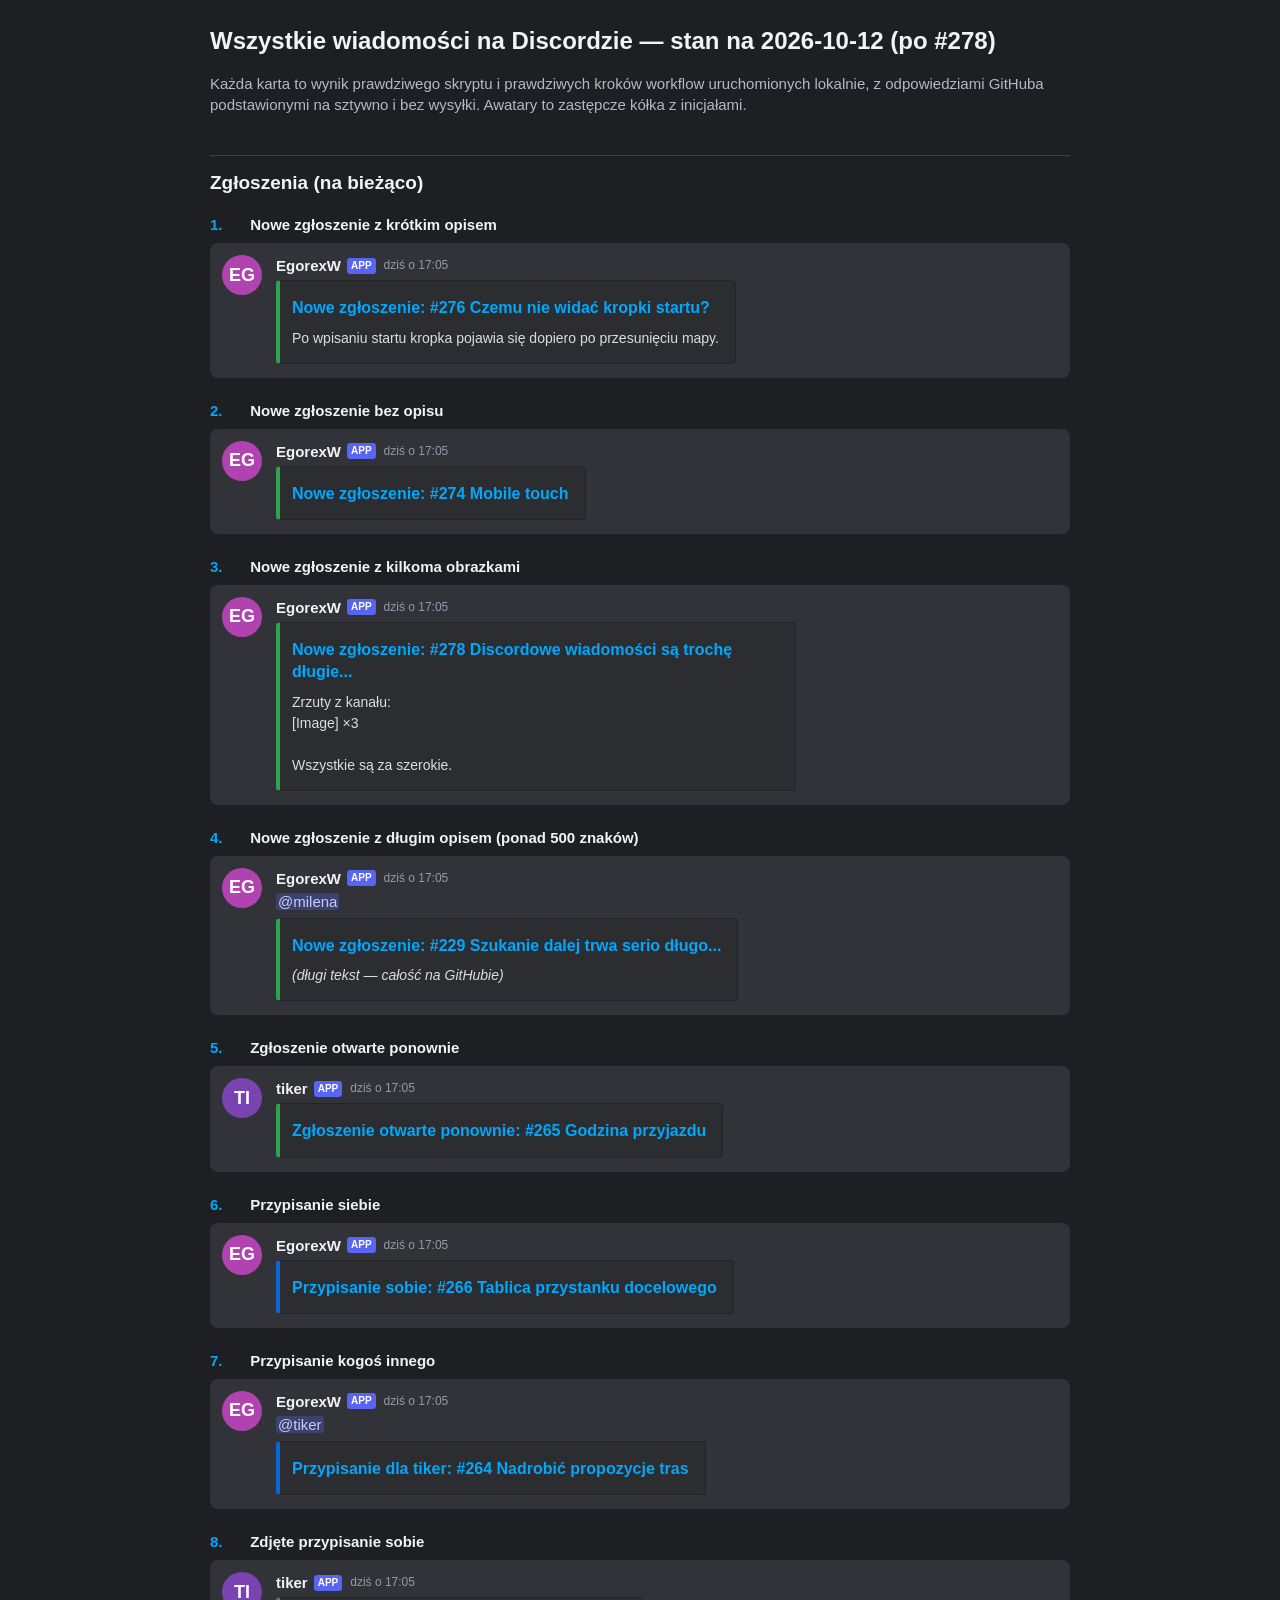
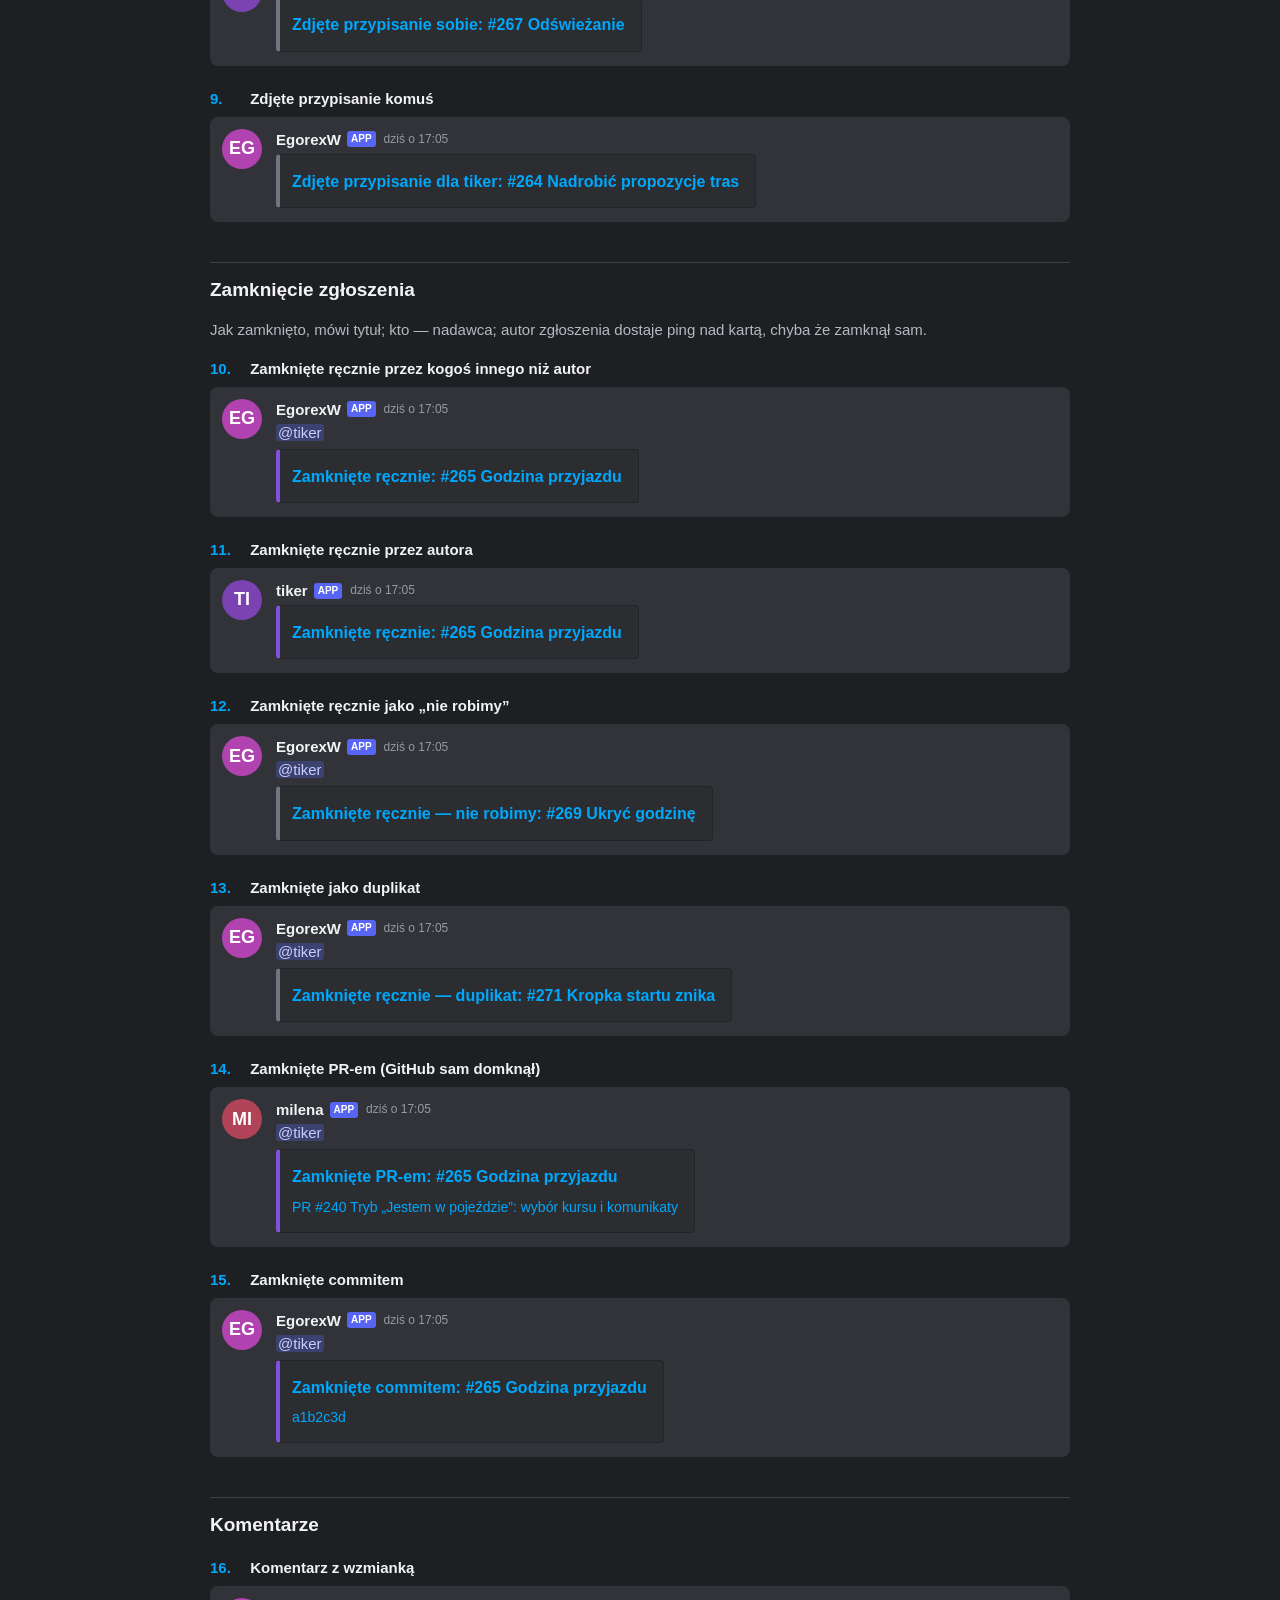
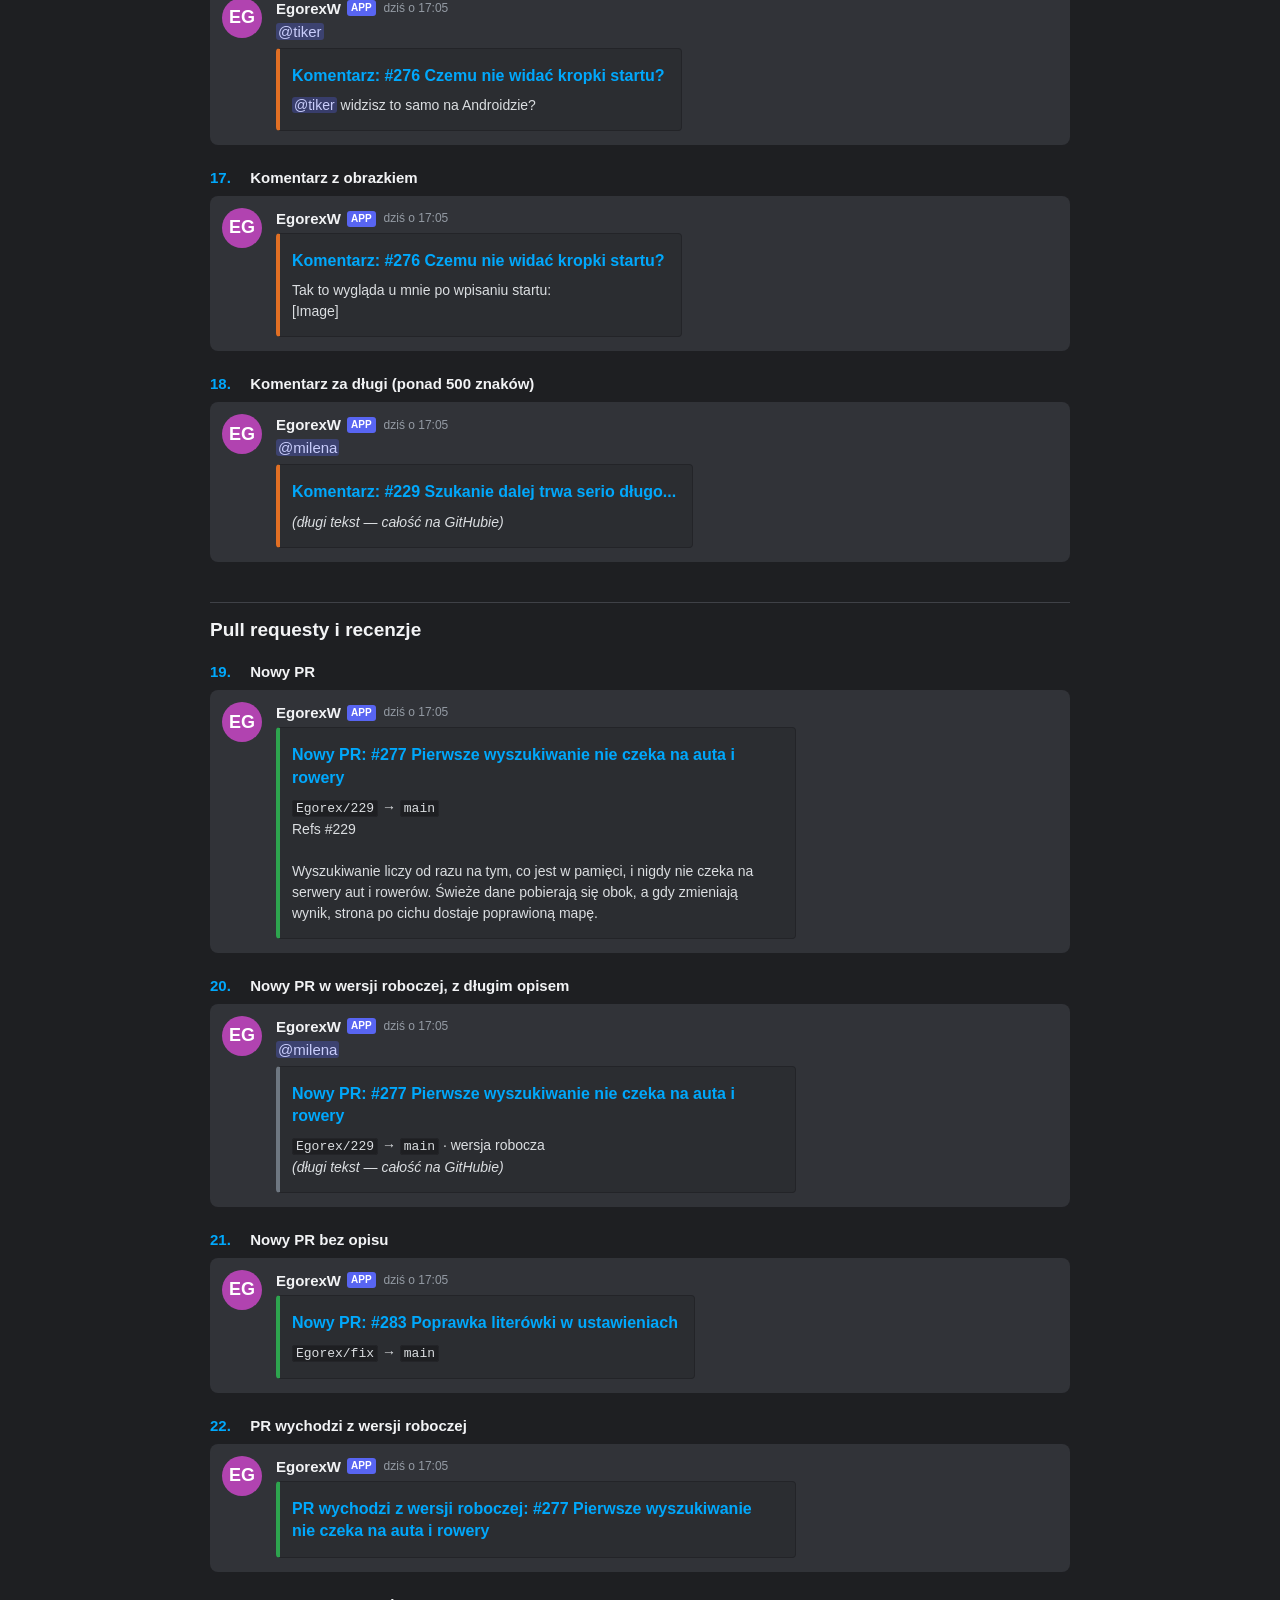
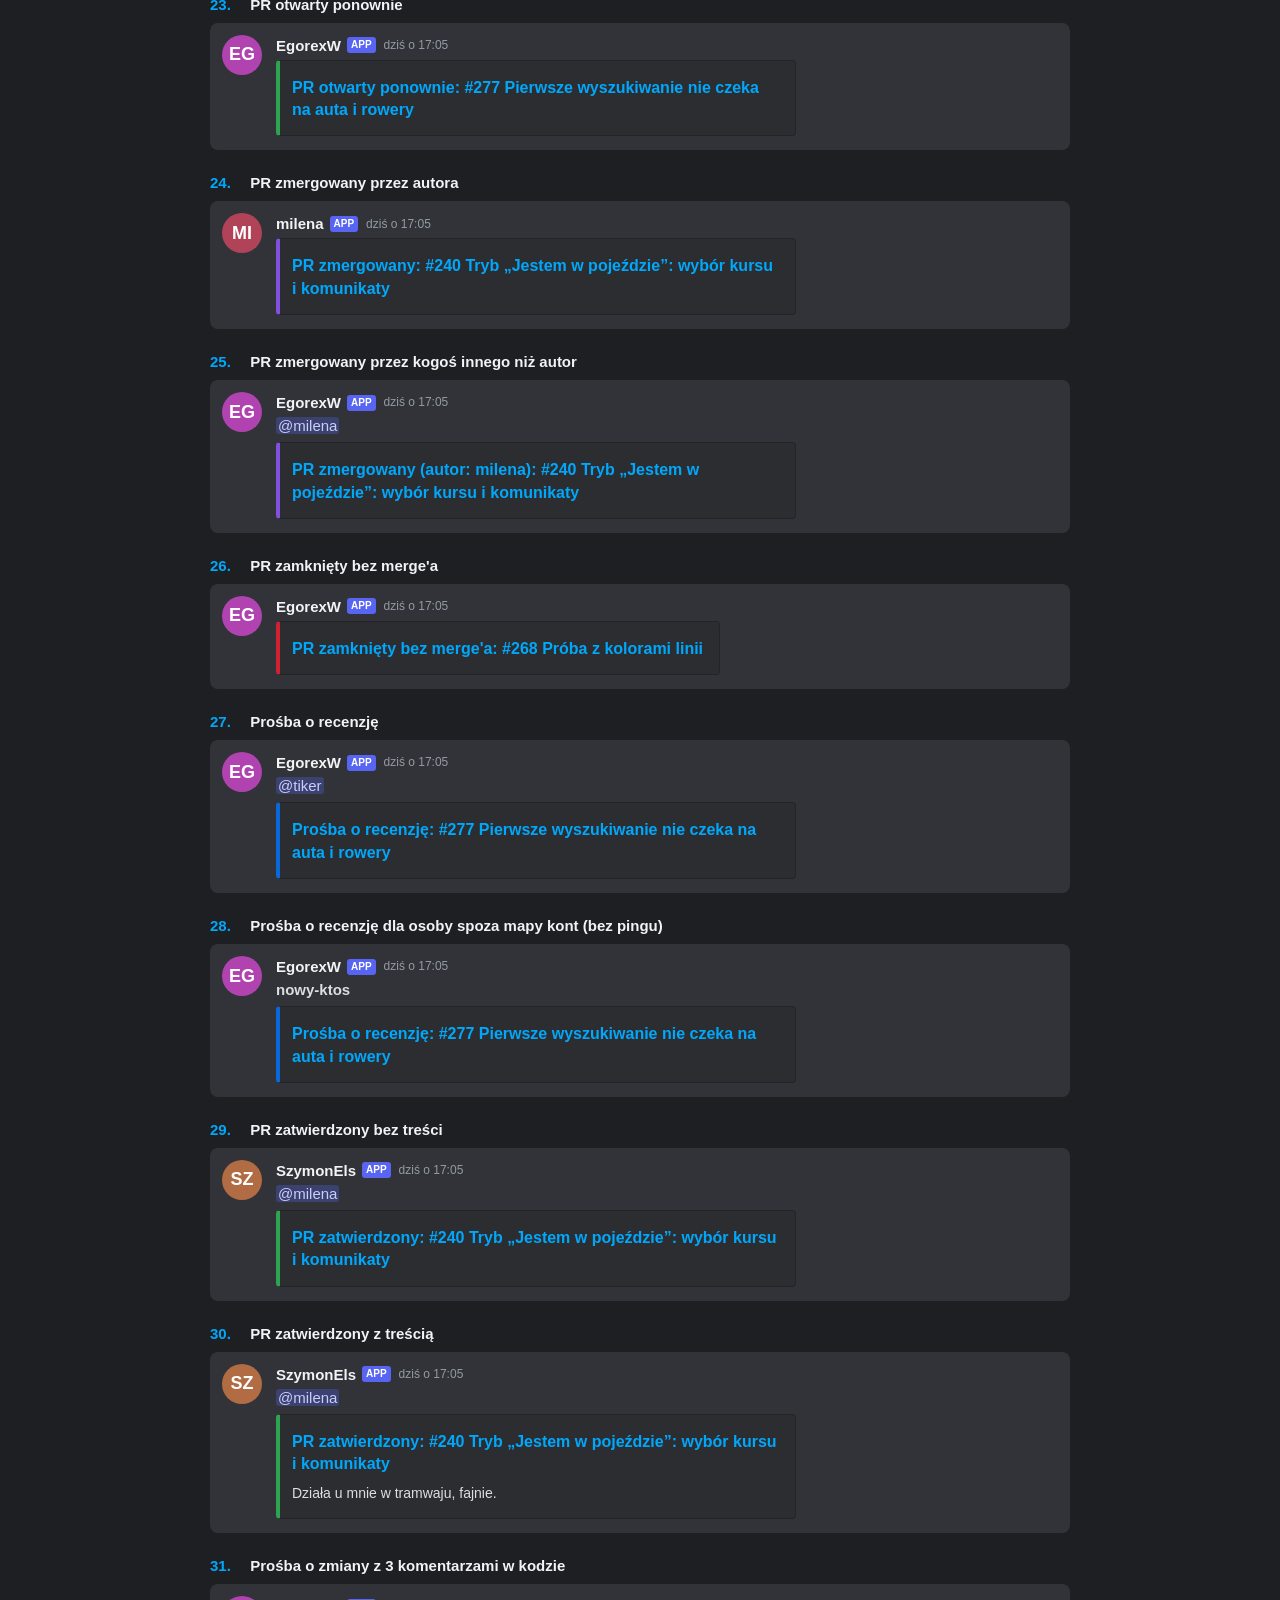
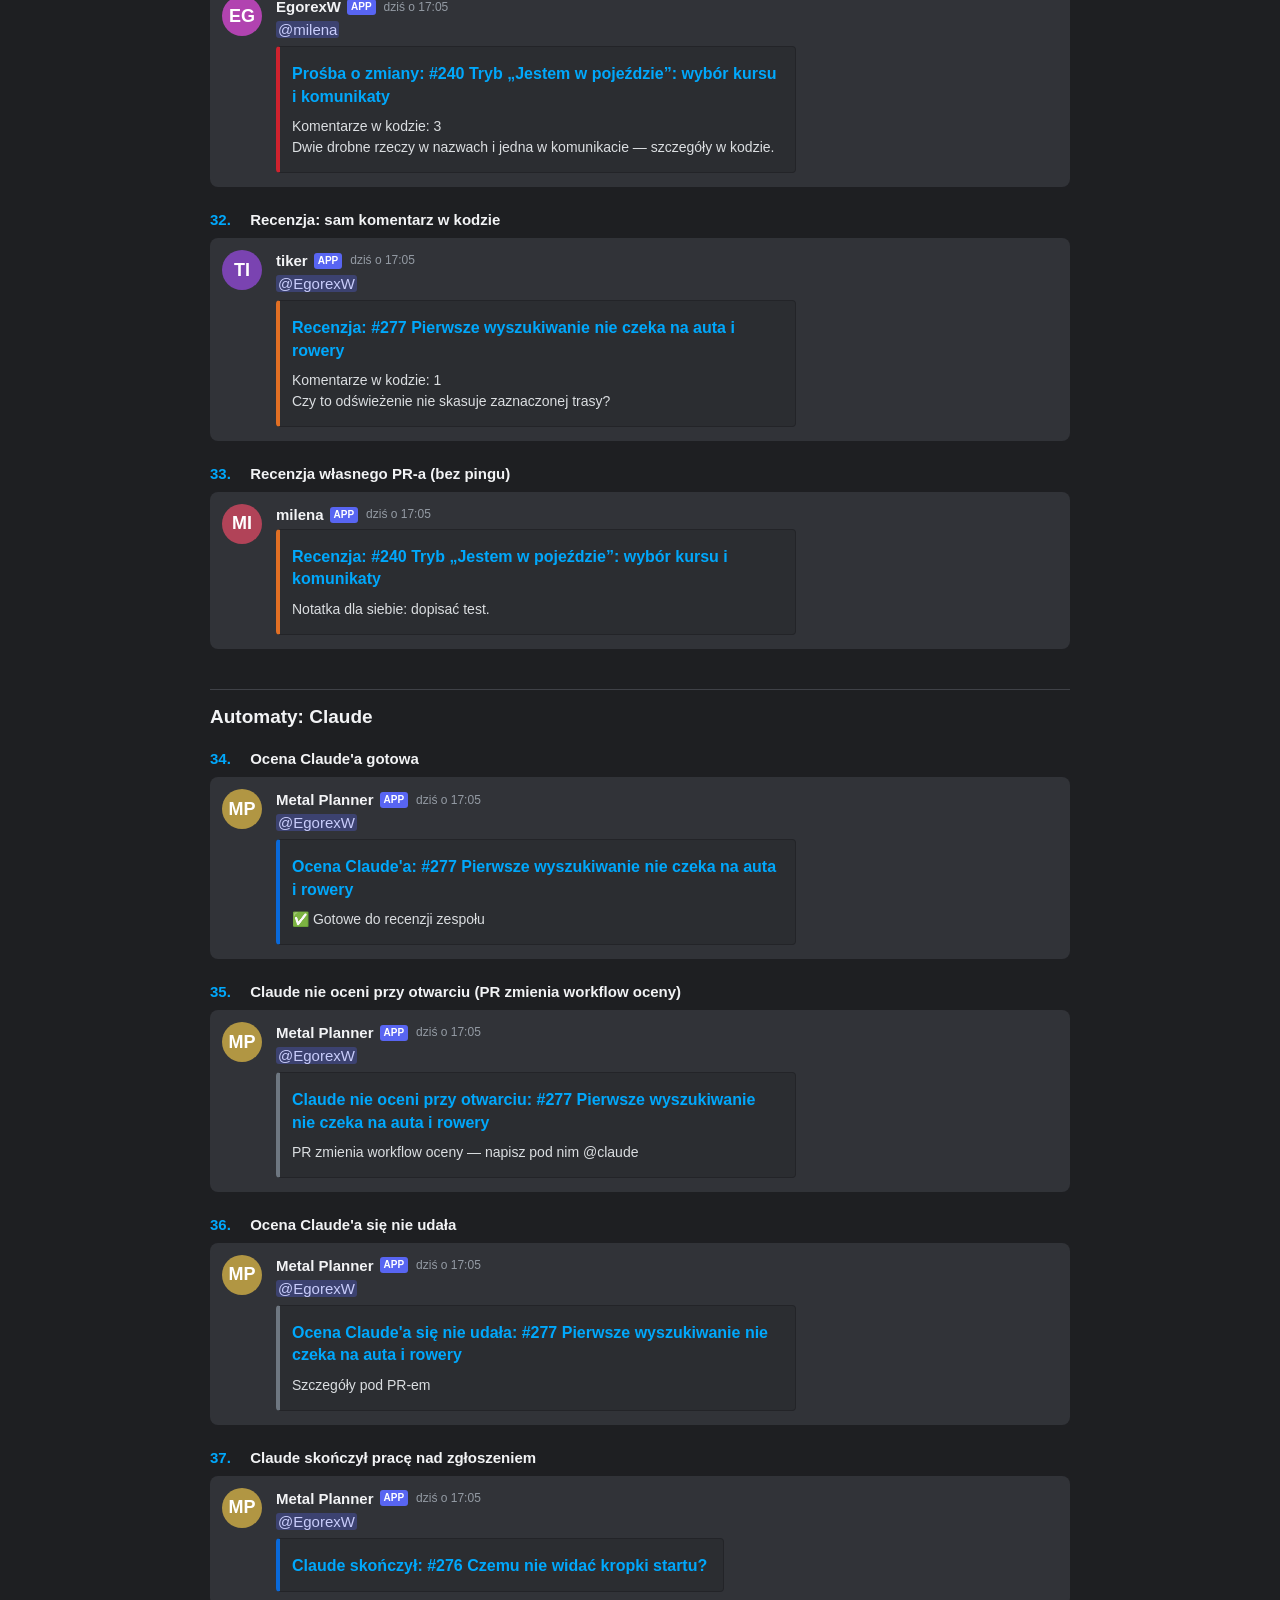
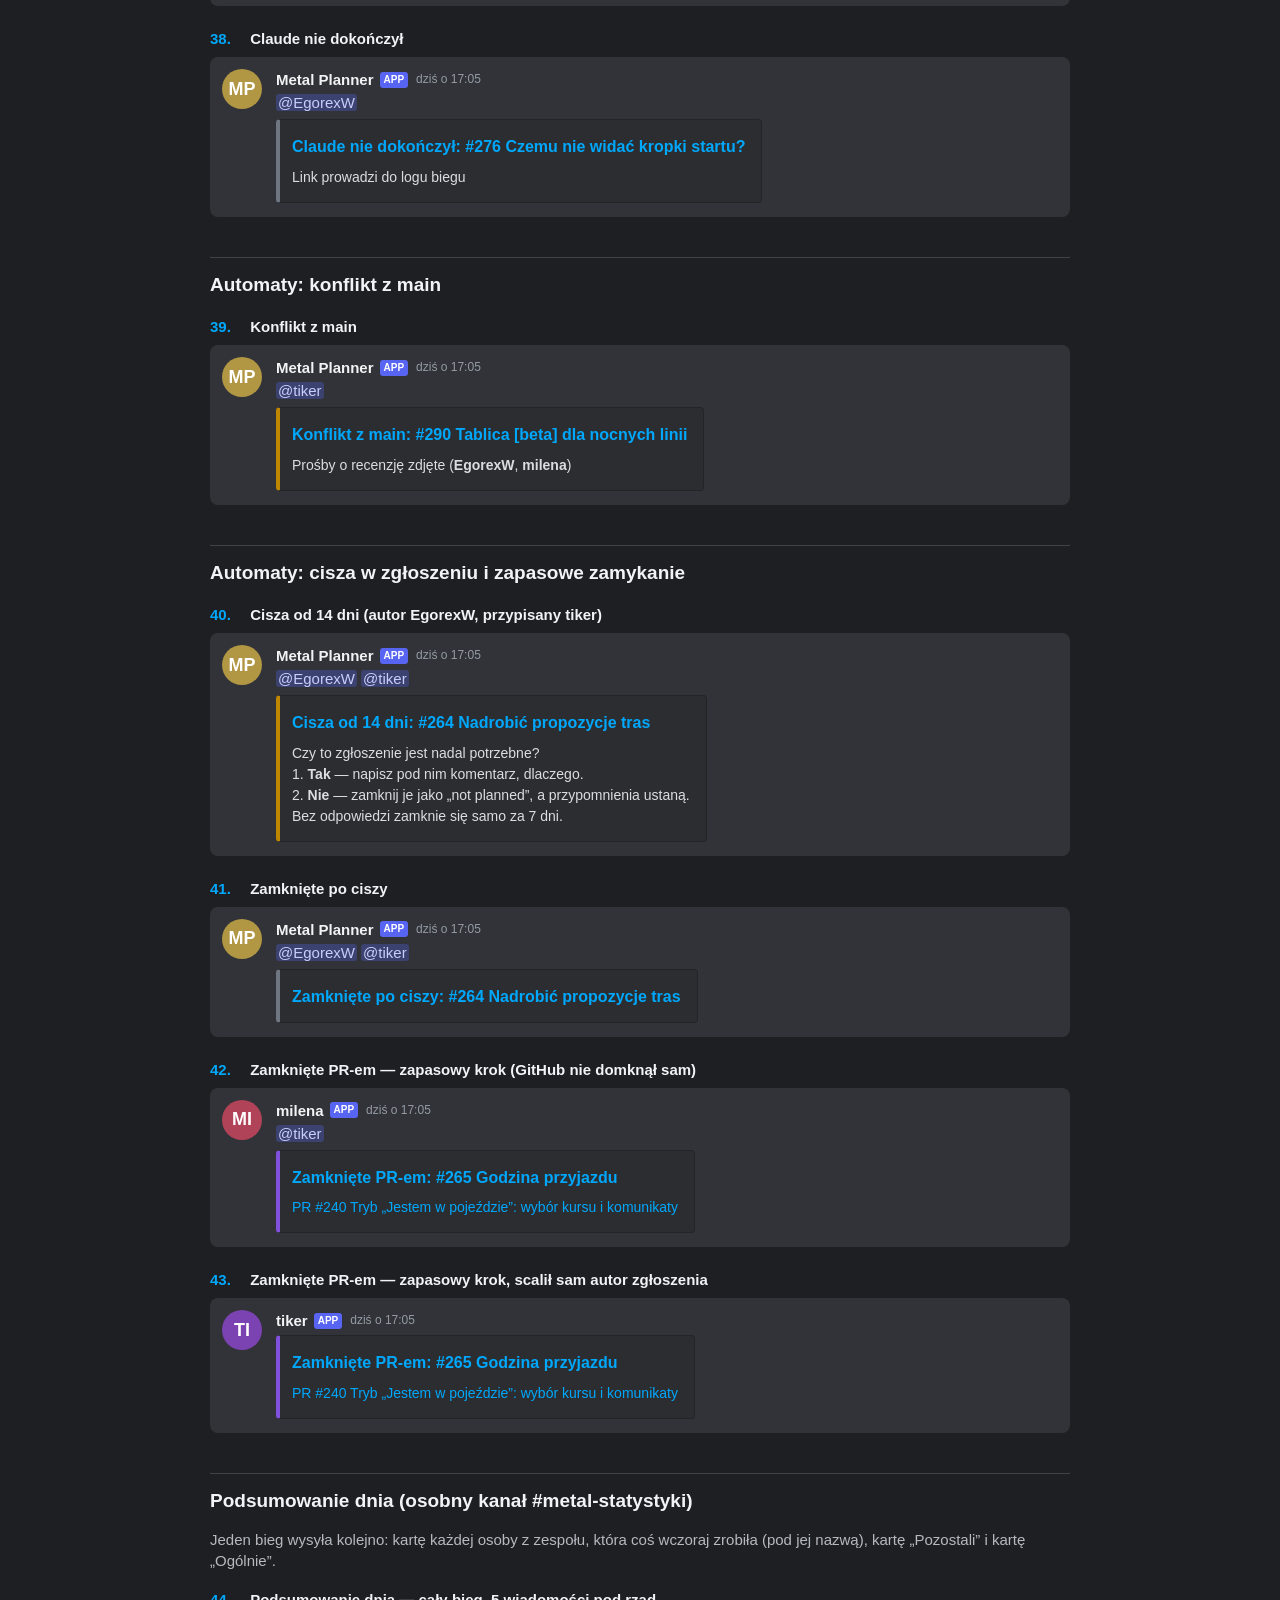
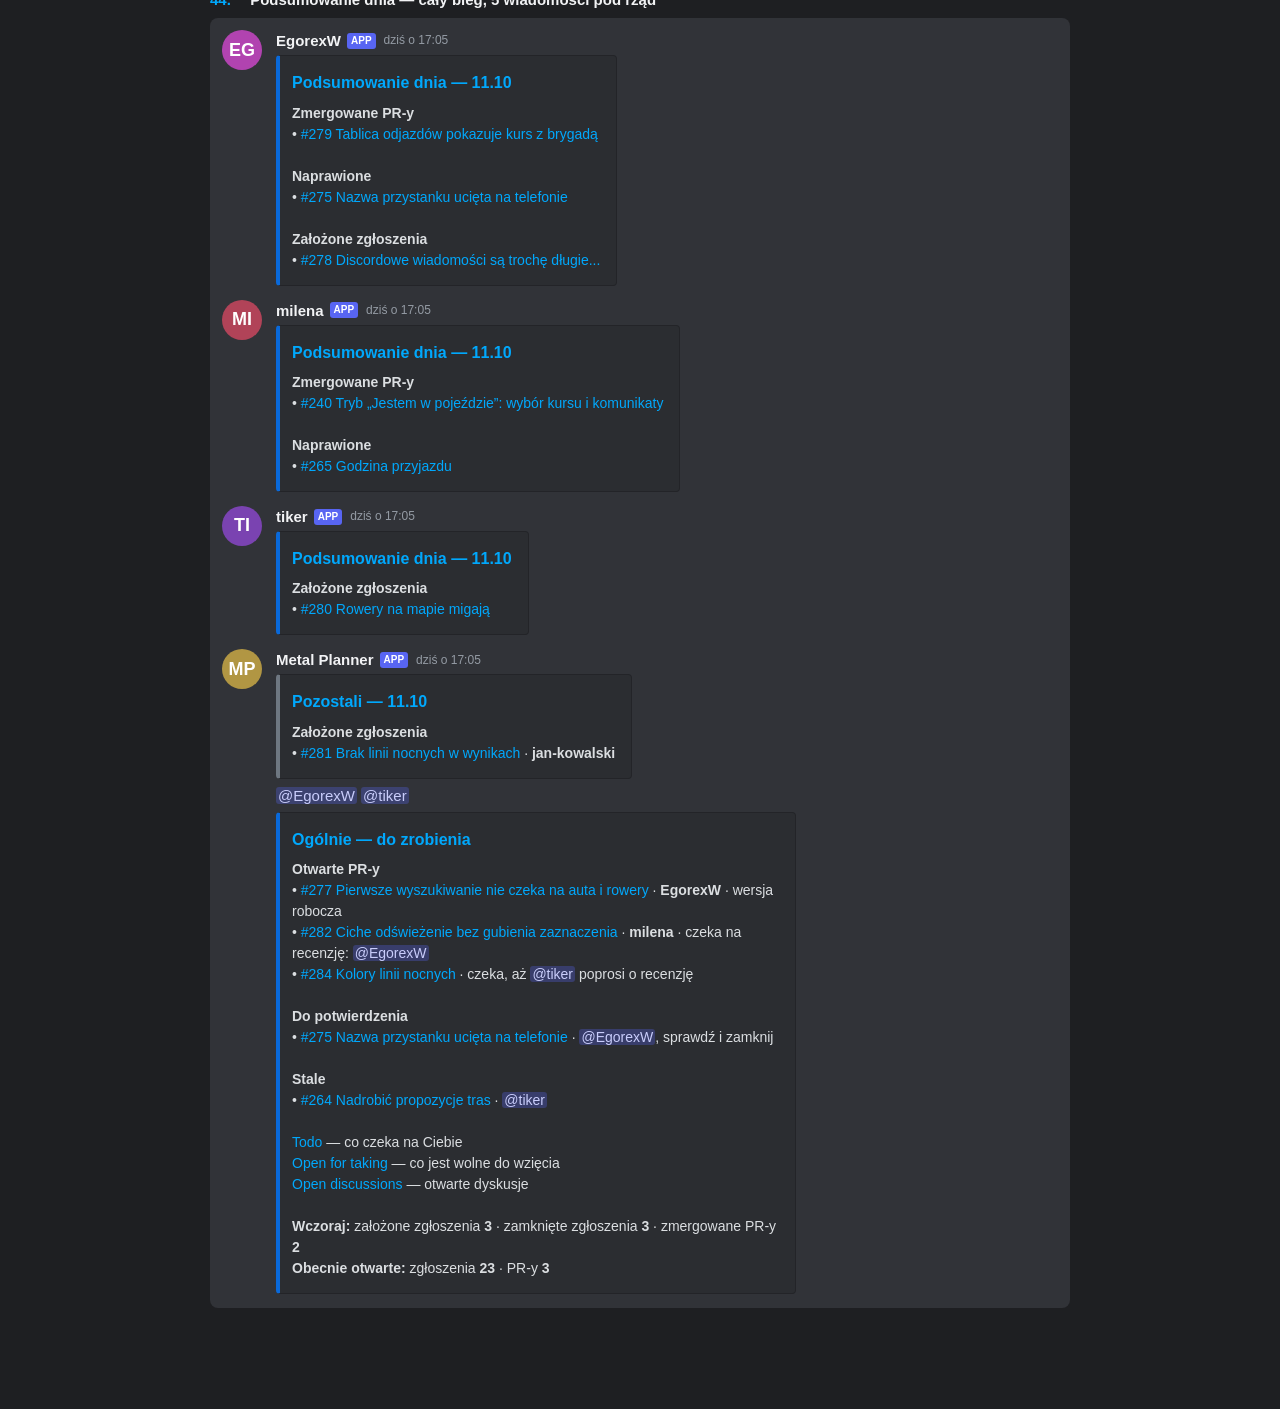
==== commit fd2ea0ac: "Show unmapped logins above the Discord card instead of dropping them A login in PINGI without a Disc" ====
--- a/docs/discord-podglad.html
+++ b/docs/discord-podglad.html
@@ -64,25 +64,26 @@
 <div class="block"><h3><span class="n">25.</span> PR zmergowany przez kogoś innego niż autor</h3><div class="col"><div class="msg"><span class="av" style="width:40px;height:40px;font-size:18px;background:hsl(301,45%,48%)">EG</span><div class="msgbody"><div class="hdr"><span class="bot">EgorexW</span><span class="app">APP</span><span class="time">dziś o 17:05</span></div><div class="content"><span class="mention">@milena</span></div><div class="embed" style="border-left-color:#8250df"><div class="title">PR zmergowany (autor: milena): #240 Tryb „Jestem w pojeździe”: wybór kursu i komunikaty</div></div></div></div></div></div>
 <div class="block"><h3><span class="n">26.</span> PR zamknięty bez merge&#x27;a</h3><div class="col"><div class="msg"><span class="av" style="width:40px;height:40px;font-size:18px;background:hsl(301,45%,48%)">EG</span><div class="msgbody"><div class="hdr"><span class="bot">EgorexW</span><span class="app">APP</span><span class="time">dziś o 17:05</span></div><div class="embed" style="border-left-color:#cf222e"><div class="title">PR zamknięty bez merge&#x27;a: #268 Próba z kolorami linii</div></div></div></div></div></div>
 <div class="block"><h3><span class="n">27.</span> Prośba o recenzję</h3><div class="col"><div class="msg"><span class="av" style="width:40px;height:40px;font-size:18px;background:hsl(301,45%,48%)">EG</span><div class="msgbody"><div class="hdr"><span class="bot">EgorexW</span><span class="app">APP</span><span class="time">dziś o 17:05</span></div><div class="content"><span class="mention">@tiker</span></div><div class="embed" style="border-left-color:#0969da"><div class="title">Prośba o recenzję: #277 Pierwsze wyszukiwanie nie czeka na auta i rowery</div></div></div></div></div></div>
-<div class="block"><h3><span class="n">28.</span> PR zatwierdzony bez treści</h3><div class="col"><div class="msg"><span class="av" style="width:40px;height:40px;font-size:18px;background:hsl(22,45%,48%)">SZ</span><div class="msgbody"><div class="hdr"><span class="bot">SzymonEls</span><span class="app">APP</span><span class="time">dziś o 17:05</span></div><div class="content"><span class="mention">@milena</span></div><div class="embed" style="border-left-color:#2da44e"><div class="title">PR zatwierdzony: #240 Tryb „Jestem w pojeździe”: wybór kursu i komunikaty</div></div></div></div></div></div>
-<div class="block"><h3><span class="n">29.</span> PR zatwierdzony z treścią</h3><div class="col"><div class="msg"><span class="av" style="width:40px;height:40px;font-size:18px;background:hsl(22,45%,48%)">SZ</span><div class="msgbody"><div class="hdr"><span class="bot">SzymonEls</span><span class="app">APP</span><span class="time">dziś o 17:05</span></div><div class="content"><span class="mention">@milena</span></div><div class="embed" style="border-left-color:#2da44e"><div class="title">PR zatwierdzony: #240 Tryb „Jestem w pojeździe”: wybór kursu i komunikaty</div><div class="desc">Działa u mnie w tramwaju, fajnie.</div></div></div></div></div></div>
-<div class="block"><h3><span class="n">30.</span> Prośba o zmiany z 3 komentarzami w kodzie</h3><div class="col"><div class="msg"><span class="av" style="width:40px;height:40px;font-size:18px;background:hsl(301,45%,48%)">EG</span><div class="msgbody"><div class="hdr"><span class="bot">EgorexW</span><span class="app">APP</span><span class="time">dziś o 17:05</span></div><div class="content"><span class="mention">@milena</span></div><div class="embed" style="border-left-color:#cf222e"><div class="title">Prośba o zmiany: #240 Tryb „Jestem w pojeździe”: wybór kursu i komunikaty</div><div class="desc">Komentarze w kodzie: 3<br>Dwie drobne rzeczy w nazwach i jedna w komunikacie — szczegóły w kodzie.</div></div></div></div></div></div>
-<div class="block"><h3><span class="n">31.</span> Recenzja: sam komentarz w kodzie</h3><div class="col"><div class="msg"><span class="av" style="width:40px;height:40px;font-size:18px;background:hsl(270,45%,48%)">TI</span><div class="msgbody"><div class="hdr"><span class="bot">tiker</span><span class="app">APP</span><span class="time">dziś o 17:05</span></div><div class="content"><span class="mention">@EgorexW</span></div><div class="embed" style="border-left-color:#e16f24"><div class="title">Recenzja: #277 Pierwsze wyszukiwanie nie czeka na auta i rowery</div><div class="desc">Komentarze w kodzie: 1<br>Czy to odświeżenie nie skasuje zaznaczonej trasy?</div></div></div></div></div></div>
-<div class="block"><h3><span class="n">32.</span> Recenzja własnego PR-a (bez pingu)</h3><div class="col"><div class="msg"><span class="av" style="width:40px;height:40px;font-size:18px;background:hsl(349,45%,48%)">MI</span><div class="msgbody"><div class="hdr"><span class="bot">milena</span><span class="app">APP</span><span class="time">dziś o 17:05</span></div><div class="embed" style="border-left-color:#e16f24"><div class="title">Recenzja: #240 Tryb „Jestem w pojeździe”: wybór kursu i komunikaty</div><div class="desc">Notatka dla siebie: dopisać test.</div></div></div></div></div></div>
+<div class="block"><h3><span class="n">28.</span> Prośba o recenzję dla osoby spoza mapy kont (bez pingu)</h3><div class="col"><div class="msg"><span class="av" style="width:40px;height:40px;font-size:18px;background:hsl(301,45%,48%)">EG</span><div class="msgbody"><div class="hdr"><span class="bot">EgorexW</span><span class="app">APP</span><span class="time">dziś o 17:05</span></div><div class="content"><b>nowy-ktos</b></div><div class="embed" style="border-left-color:#0969da"><div class="title">Prośba o recenzję: #277 Pierwsze wyszukiwanie nie czeka na auta i rowery</div></div></div></div></div></div>
+<div class="block"><h3><span class="n">29.</span> PR zatwierdzony bez treści</h3><div class="col"><div class="msg"><span class="av" style="width:40px;height:40px;font-size:18px;background:hsl(22,45%,48%)">SZ</span><div class="msgbody"><div class="hdr"><span class="bot">SzymonEls</span><span class="app">APP</span><span class="time">dziś o 17:05</span></div><div class="content"><span class="mention">@milena</span></div><div class="embed" style="border-left-color:#2da44e"><div class="title">PR zatwierdzony: #240 Tryb „Jestem w pojeździe”: wybór kursu i komunikaty</div></div></div></div></div></div>
+<div class="block"><h3><span class="n">30.</span> PR zatwierdzony z treścią</h3><div class="col"><div class="msg"><span class="av" style="width:40px;height:40px;font-size:18px;background:hsl(22,45%,48%)">SZ</span><div class="msgbody"><div class="hdr"><span class="bot">SzymonEls</span><span class="app">APP</span><span class="time">dziś o 17:05</span></div><div class="content"><span class="mention">@milena</span></div><div class="embed" style="border-left-color:#2da44e"><div class="title">PR zatwierdzony: #240 Tryb „Jestem w pojeździe”: wybór kursu i komunikaty</div><div class="desc">Działa u mnie w tramwaju, fajnie.</div></div></div></div></div></div>
+<div class="block"><h3><span class="n">31.</span> Prośba o zmiany z 3 komentarzami w kodzie</h3><div class="col"><div class="msg"><span class="av" style="width:40px;height:40px;font-size:18px;background:hsl(301,45%,48%)">EG</span><div class="msgbody"><div class="hdr"><span class="bot">EgorexW</span><span class="app">APP</span><span class="time">dziś o 17:05</span></div><div class="content"><span class="mention">@milena</span></div><div class="embed" style="border-left-color:#cf222e"><div class="title">Prośba o zmiany: #240 Tryb „Jestem w pojeździe”: wybór kursu i komunikaty</div><div class="desc">Komentarze w kodzie: 3<br>Dwie drobne rzeczy w nazwach i jedna w komunikacie — szczegóły w kodzie.</div></div></div></div></div></div>
+<div class="block"><h3><span class="n">32.</span> Recenzja: sam komentarz w kodzie</h3><div class="col"><div class="msg"><span class="av" style="width:40px;height:40px;font-size:18px;background:hsl(270,45%,48%)">TI</span><div class="msgbody"><div class="hdr"><span class="bot">tiker</span><span class="app">APP</span><span class="time">dziś o 17:05</span></div><div class="content"><span class="mention">@EgorexW</span></div><div class="embed" style="border-left-color:#e16f24"><div class="title">Recenzja: #277 Pierwsze wyszukiwanie nie czeka na auta i rowery</div><div class="desc">Komentarze w kodzie: 1<br>Czy to odświeżenie nie skasuje zaznaczonej trasy?</div></div></div></div></div></div>
+<div class="block"><h3><span class="n">33.</span> Recenzja własnego PR-a (bez pingu)</h3><div class="col"><div class="msg"><span class="av" style="width:40px;height:40px;font-size:18px;background:hsl(349,45%,48%)">MI</span><div class="msgbody"><div class="hdr"><span class="bot">milena</span><span class="app">APP</span><span class="time">dziś o 17:05</span></div><div class="embed" style="border-left-color:#e16f24"><div class="title">Recenzja: #240 Tryb „Jestem w pojeździe”: wybór kursu i komunikaty</div><div class="desc">Notatka dla siebie: dopisać test.</div></div></div></div></div></div>
 <h2>Automaty: Claude</h2>
-<div class="block"><h3><span class="n">33.</span> Ocena Claude&#x27;a gotowa</h3><div class="col"><div class="msg"><span class="av" style="width:40px;height:40px;font-size:18px;background:hsl(45,45%,48%)">MP</span><div class="msgbody"><div class="hdr"><span class="bot">Metal Planner</span><span class="app">APP</span><span class="time">dziś o 17:05</span></div><div class="content"><span class="mention">@EgorexW</span></div><div class="embed" style="border-left-color:#0969da"><div class="title">Ocena Claude&#x27;a: #277 Pierwsze wyszukiwanie nie czeka na auta i rowery</div><div class="desc">✅ Gotowe do recenzji zespołu</div></div></div></div></div></div>
-<div class="block"><h3><span class="n">34.</span> Claude nie oceni przy otwarciu (PR zmienia workflow oceny)</h3><div class="col"><div class="msg"><span class="av" style="width:40px;height:40px;font-size:18px;background:hsl(45,45%,48%)">MP</span><div class="msgbody"><div class="hdr"><span class="bot">Metal Planner</span><span class="app">APP</span><span class="time">dziś o 17:05</span></div><div class="content"><span class="mention">@EgorexW</span></div><div class="embed" style="border-left-color:#6e7781"><div class="title">Claude nie oceni przy otwarciu: #277 Pierwsze wyszukiwanie nie czeka na auta i rowery</div><div class="desc">PR zmienia workflow oceny — napisz pod nim @claude</div></div></div></div></div></div>
-<div class="block"><h3><span class="n">35.</span> Ocena Claude&#x27;a się nie udała</h3><div class="col"><div class="msg"><span class="av" style="width:40px;height:40px;font-size:18px;background:hsl(45,45%,48%)">MP</span><div class="msgbody"><div class="hdr"><span class="bot">Metal Planner</span><span class="app">APP</span><span class="time">dziś o 17:05</span></div><div class="content"><span class="mention">@EgorexW</span></div><div class="embed" style="border-left-color:#6e7781"><div class="title">Ocena Claude&#x27;a się nie udała: #277 Pierwsze wyszukiwanie nie czeka na auta i rowery</div><div class="desc">Szczegóły pod PR-em</div></div></div></div></div></div>
-<div class="block"><h3><span class="n">36.</span> Claude skończył pracę nad zgłoszeniem</h3><div class="col"><div class="msg"><span class="av" style="width:40px;height:40px;font-size:18px;background:hsl(45,45%,48%)">MP</span><div class="msgbody"><div class="hdr"><span class="bot">Metal Planner</span><span class="app">APP</span><span class="time">dziś o 17:05</span></div><div class="content"><span class="mention">@EgorexW</span></div><div class="embed" style="border-left-color:#0969da"><div class="title">Claude skończył: #276 Czemu nie widać kropki startu?</div></div></div></div></div></div>
-<div class="block"><h3><span class="n">37.</span> Claude nie dokończył</h3><div class="col"><div class="msg"><span class="av" style="width:40px;height:40px;font-size:18px;background:hsl(45,45%,48%)">MP</span><div class="msgbody"><div class="hdr"><span class="bot">Metal Planner</span><span class="app">APP</span><span class="time">dziś o 17:05</span></div><div class="content"><span class="mention">@EgorexW</span></div><div class="embed" style="border-left-color:#6e7781"><div class="title">Claude nie dokończył: #276 Czemu nie widać kropki startu?</div><div class="desc">Link prowadzi do logu biegu</div></div></div></div></div></div>
+<div class="block"><h3><span class="n">34.</span> Ocena Claude&#x27;a gotowa</h3><div class="col"><div class="msg"><span class="av" style="width:40px;height:40px;font-size:18px;background:hsl(45,45%,48%)">MP</span><div class="msgbody"><div class="hdr"><span class="bot">Metal Planner</span><span class="app">APP</span><span class="time">dziś o 17:05</span></div><div class="content"><span class="mention">@EgorexW</span></div><div class="embed" style="border-left-color:#0969da"><div class="title">Ocena Claude&#x27;a: #277 Pierwsze wyszukiwanie nie czeka na auta i rowery</div><div class="desc">✅ Gotowe do recenzji zespołu</div></div></div></div></div></div>
+<div class="block"><h3><span class="n">35.</span> Claude nie oceni przy otwarciu (PR zmienia workflow oceny)</h3><div class="col"><div class="msg"><span class="av" style="width:40px;height:40px;font-size:18px;background:hsl(45,45%,48%)">MP</span><div class="msgbody"><div class="hdr"><span class="bot">Metal Planner</span><span class="app">APP</span><span class="time">dziś o 17:05</span></div><div class="content"><span class="mention">@EgorexW</span></div><div class="embed" style="border-left-color:#6e7781"><div class="title">Claude nie oceni przy otwarciu: #277 Pierwsze wyszukiwanie nie czeka na auta i rowery</div><div class="desc">PR zmienia workflow oceny — napisz pod nim @claude</div></div></div></div></div></div>
+<div class="block"><h3><span class="n">36.</span> Ocena Claude&#x27;a się nie udała</h3><div class="col"><div class="msg"><span class="av" style="width:40px;height:40px;font-size:18px;background:hsl(45,45%,48%)">MP</span><div class="msgbody"><div class="hdr"><span class="bot">Metal Planner</span><span class="app">APP</span><span class="time">dziś o 17:05</span></div><div class="content"><span class="mention">@EgorexW</span></div><div class="embed" style="border-left-color:#6e7781"><div class="title">Ocena Claude&#x27;a się nie udała: #277 Pierwsze wyszukiwanie nie czeka na auta i rowery</div><div class="desc">Szczegóły pod PR-em</div></div></div></div></div></div>
+<div class="block"><h3><span class="n">37.</span> Claude skończył pracę nad zgłoszeniem</h3><div class="col"><div class="msg"><span class="av" style="width:40px;height:40px;font-size:18px;background:hsl(45,45%,48%)">MP</span><div class="msgbody"><div class="hdr"><span class="bot">Metal Planner</span><span class="app">APP</span><span class="time">dziś o 17:05</span></div><div class="content"><span class="mention">@EgorexW</span></div><div class="embed" style="border-left-color:#0969da"><div class="title">Claude skończył: #276 Czemu nie widać kropki startu?</div></div></div></div></div></div>
+<div class="block"><h3><span class="n">38.</span> Claude nie dokończył</h3><div class="col"><div class="msg"><span class="av" style="width:40px;height:40px;font-size:18px;background:hsl(45,45%,48%)">MP</span><div class="msgbody"><div class="hdr"><span class="bot">Metal Planner</span><span class="app">APP</span><span class="time">dziś o 17:05</span></div><div class="content"><span class="mention">@EgorexW</span></div><div class="embed" style="border-left-color:#6e7781"><div class="title">Claude nie dokończył: #276 Czemu nie widać kropki startu?</div><div class="desc">Link prowadzi do logu biegu</div></div></div></div></div></div>
 <h2>Automaty: konflikt z main</h2>
-<div class="block"><h3><span class="n">38.</span> Konflikt z main</h3><div class="col"><div class="msg"><span class="av" style="width:40px;height:40px;font-size:18px;background:hsl(45,45%,48%)">MP</span><div class="msgbody"><div class="hdr"><span class="bot">Metal Planner</span><span class="app">APP</span><span class="time">dziś o 17:05</span></div><div class="content"><span class="mention">@tiker</span></div><div class="embed" style="border-left-color:#bf8700"><div class="title">Konflikt z main: #290 Tablica [beta] dla nocnych linii</div><div class="desc">Prośby o recenzję zdjęte (<b>EgorexW</b>, <b>milena</b>)</div></div></div></div></div></div>
+<div class="block"><h3><span class="n">39.</span> Konflikt z main</h3><div class="col"><div class="msg"><span class="av" style="width:40px;height:40px;font-size:18px;background:hsl(45,45%,48%)">MP</span><div class="msgbody"><div class="hdr"><span class="bot">Metal Planner</span><span class="app">APP</span><span class="time">dziś o 17:05</span></div><div class="content"><span class="mention">@tiker</span></div><div class="embed" style="border-left-color:#bf8700"><div class="title">Konflikt z main: #290 Tablica [beta] dla nocnych linii</div><div class="desc">Prośby o recenzję zdjęte (<b>EgorexW</b>, <b>milena</b>)</div></div></div></div></div></div>
 <h2>Automaty: cisza w zgłoszeniu i zapasowe zamykanie</h2>
-<div class="block"><h3><span class="n">39.</span> Cisza od 14 dni (autor EgorexW, przypisany tiker)</h3><div class="col"><div class="msg"><span class="av" style="width:40px;height:40px;font-size:18px;background:hsl(45,45%,48%)">MP</span><div class="msgbody"><div class="hdr"><span class="bot">Metal Planner</span><span class="app">APP</span><span class="time">dziś o 17:05</span></div><div class="content"><span class="mention">@EgorexW</span> <span class="mention">@tiker</span></div><div class="embed" style="border-left-color:#bf8700"><div class="title">Cisza od 14 dni: #264 Nadrobić propozycje tras</div><div class="desc">Czy to zgłoszenie jest nadal potrzebne?<br>1. <b>Tak</b> — napisz pod nim komentarz, dlaczego.<br>2. <b>Nie</b> — zamknij je jako „not planned”, a przypomnienia ustaną.<br>Bez odpowiedzi zamknie się samo za 7 dni.</div></div></div></div></div></div>
-<div class="block"><h3><span class="n">40.</span> Zamknięte po ciszy</h3><div class="col"><div class="msg"><span class="av" style="width:40px;height:40px;font-size:18px;background:hsl(45,45%,48%)">MP</span><div class="msgbody"><div class="hdr"><span class="bot">Metal Planner</span><span class="app">APP</span><span class="time">dziś o 17:05</span></div><div class="content"><span class="mention">@EgorexW</span> <span class="mention">@tiker</span></div><div class="embed" style="border-left-color:#6e7781"><div class="title">Zamknięte po ciszy: #264 Nadrobić propozycje tras</div></div></div></div></div></div>
-<div class="block"><h3><span class="n">41.</span> Zamknięte PR-em — zapasowy krok (GitHub nie domknął sam)</h3><div class="col"><div class="msg"><span class="av" style="width:40px;height:40px;font-size:18px;background:hsl(349,45%,48%)">MI</span><div class="msgbody"><div class="hdr"><span class="bot">milena</span><span class="app">APP</span><span class="time">dziś o 17:05</span></div><div class="content"><span class="mention">@tiker</span></div><div class="embed" style="border-left-color:#8250df"><div class="title">Zamknięte PR-em: #265 Godzina przyjazdu</div><div class="desc"><span class="link">PR #240 Tryb „Jestem w pojeździe”: wybór kursu i komunikaty</span></div></div></div></div></div></div>
-<div class="block"><h3><span class="n">42.</span> Zamknięte PR-em — zapasowy krok, scalił sam autor zgłoszenia</h3><div class="col"><div class="msg"><span class="av" style="width:40px;height:40px;font-size:18px;background:hsl(270,45%,48%)">TI</span><div class="msgbody"><div class="hdr"><span class="bot">tiker</span><span class="app">APP</span><span class="time">dziś o 17:05</span></div><div class="embed" style="border-left-color:#8250df"><div class="title">Zamknięte PR-em: #265 Godzina przyjazdu</div><div class="desc"><span class="link">PR #240 Tryb „Jestem w pojeździe”: wybór kursu i komunikaty</span></div></div></div></div></div></div>
+<div class="block"><h3><span class="n">40.</span> Cisza od 14 dni (autor EgorexW, przypisany tiker)</h3><div class="col"><div class="msg"><span class="av" style="width:40px;height:40px;font-size:18px;background:hsl(45,45%,48%)">MP</span><div class="msgbody"><div class="hdr"><span class="bot">Metal Planner</span><span class="app">APP</span><span class="time">dziś o 17:05</span></div><div class="content"><span class="mention">@EgorexW</span> <span class="mention">@tiker</span></div><div class="embed" style="border-left-color:#bf8700"><div class="title">Cisza od 14 dni: #264 Nadrobić propozycje tras</div><div class="desc">Czy to zgłoszenie jest nadal potrzebne?<br>1. <b>Tak</b> — napisz pod nim komentarz, dlaczego.<br>2. <b>Nie</b> — zamknij je jako „not planned”, a przypomnienia ustaną.<br>Bez odpowiedzi zamknie się samo za 7 dni.</div></div></div></div></div></div>
+<div class="block"><h3><span class="n">41.</span> Zamknięte po ciszy</h3><div class="col"><div class="msg"><span class="av" style="width:40px;height:40px;font-size:18px;background:hsl(45,45%,48%)">MP</span><div class="msgbody"><div class="hdr"><span class="bot">Metal Planner</span><span class="app">APP</span><span class="time">dziś o 17:05</span></div><div class="content"><span class="mention">@EgorexW</span> <span class="mention">@tiker</span></div><div class="embed" style="border-left-color:#6e7781"><div class="title">Zamknięte po ciszy: #264 Nadrobić propozycje tras</div></div></div></div></div></div>
+<div class="block"><h3><span class="n">42.</span> Zamknięte PR-em — zapasowy krok (GitHub nie domknął sam)</h3><div class="col"><div class="msg"><span class="av" style="width:40px;height:40px;font-size:18px;background:hsl(349,45%,48%)">MI</span><div class="msgbody"><div class="hdr"><span class="bot">milena</span><span class="app">APP</span><span class="time">dziś o 17:05</span></div><div class="content"><span class="mention">@tiker</span></div><div class="embed" style="border-left-color:#8250df"><div class="title">Zamknięte PR-em: #265 Godzina przyjazdu</div><div class="desc"><span class="link">PR #240 Tryb „Jestem w pojeździe”: wybór kursu i komunikaty</span></div></div></div></div></div></div>
+<div class="block"><h3><span class="n">43.</span> Zamknięte PR-em — zapasowy krok, scalił sam autor zgłoszenia</h3><div class="col"><div class="msg"><span class="av" style="width:40px;height:40px;font-size:18px;background:hsl(270,45%,48%)">TI</span><div class="msgbody"><div class="hdr"><span class="bot">tiker</span><span class="app">APP</span><span class="time">dziś o 17:05</span></div><div class="embed" style="border-left-color:#8250df"><div class="title">Zamknięte PR-em: #265 Godzina przyjazdu</div><div class="desc"><span class="link">PR #240 Tryb „Jestem w pojeździe”: wybór kursu i komunikaty</span></div></div></div></div></div></div>
 <h2>Podsumowanie dnia (osobny kanał #metal-statystyki)</h2>
 <p class="intro">Jeden bieg wysyła kolejno: kartę każdej osoby z zespołu, która coś wczoraj zrobiła (pod jej nazwą), kartę „Pozostali” i kartę „Ogólnie”.</p>
-<div class="block"><h3><span class="n">43.</span> Podsumowanie dnia — cały bieg, 5 wiadomości pod rząd</h3><div class="col"><div class="msg"><span class="av" style="width:40px;height:40px;font-size:18px;background:hsl(301,45%,48%)">EG</span><div class="msgbody"><div class="hdr"><span class="bot">EgorexW</span><span class="app">APP</span><span class="time">dziś o 17:05</span></div><div class="embed" style="border-left-color:#0969da"><div class="title">Podsumowanie dnia — 11.10</div><div class="desc"><b>Zmergowane PR-y</b><br>• <span class="link">#279 Tablica odjazdów pokazuje kurs z brygadą</span><br><br><b>Naprawione</b><br>• <span class="link">#275 Nazwa przystanku ucięta na telefonie</span><br><br><b>Założone zgłoszenia</b><br>• <span class="link">#278 Discordowe wiadomości są trochę długie...</span></div></div></div></div><div class="msg"><span class="av" style="width:40px;height:40px;font-size:18px;background:hsl(349,45%,48%)">MI</span><div class="msgbody"><div class="hdr"><span class="bot">milena</span><span class="app">APP</span><span class="time">dziś o 17:05</span></div><div class="embed" style="border-left-color:#0969da"><div class="title">Podsumowanie dnia — 11.10</div><div class="desc"><b>Zmergowane PR-y</b><br>• <span class="link">#240 Tryb „Jestem w pojeździe”: wybór kursu i komunikaty</span><br><br><b>Naprawione</b><br>• <span class="link">#265 Godzina przyjazdu</span></div></div></div></div><div class="msg"><span class="av" style="width:40px;height:40px;font-size:18px;background:hsl(270,45%,48%)">TI</span><div class="msgbody"><div class="hdr"><span class="bot">tiker</span><span class="app">APP</span><span class="time">dziś o 17:05</span></div><div class="embed" style="border-left-color:#0969da"><div class="title">Podsumowanie dnia — 11.10</div><div class="desc"><b>Założone zgłoszenia</b><br>• <span class="link">#280 Rowery na mapie migają</span></div></div></div></div><div class="msg"><span class="av" style="width:40px;height:40px;font-size:18px;background:hsl(45,45%,48%)">MP</span><div class="msgbody"><div class="hdr"><span class="bot">Metal Planner</span><span class="app">APP</span><span class="time">dziś o 17:05</span></div><div class="embed" style="border-left-color:#6e7781"><div class="title">Pozostali — 11.10</div><div class="desc"><b>Założone zgłoszenia</b><br>• <span class="link">#281 Brak linii nocnych w wynikach</span> · <b>jan-kowalski</b></div></div></div></div><div class="msg grouped"><span class="avgap"></span><div class="msgbody"><div class="content"><span class="mention">@EgorexW</span> <span class="mention">@tiker</span></div><div class="embed" style="border-left-color:#0969da"><div class="title">Ogólnie — do zrobienia</div><div class="desc"><b>Otwarte PR-y</b><br>• <span class="link">#277 Pierwsze wyszukiwanie nie czeka na auta i rowery</span> · <b>EgorexW</b> · wersja robocza<br>• <span class="link">#282 Ciche odświeżenie bez gubienia zaznaczenia</span> · <b>milena</b> · czeka na recenzję: <span class="mention">@EgorexW</span><br>• <span class="link">#284 Kolory linii nocnych</span> · czeka, aż <span class="mention">@tiker</span> poprosi o recenzję<br><br><b>Do potwierdzenia</b><br>• <span class="link">#275 Nazwa przystanku ucięta na telefonie</span> · <span class="mention">@EgorexW</span>, sprawdź i zamknij<br><br><b>Stale</b><br>• <span class="link">#264 Nadrobić propozycje tras</span> · <span class="mention">@tiker</span><br><br><span class="link">Todo</span> — co czeka na Ciebie<br><span class="link">Open for taking</span> — co jest wolne do wzięcia<br><span class="link">Open discussions</span> — otwarte dyskusje<br><br><b>Wczoraj:</b> założone zgłoszenia <b>3</b> · zamknięte zgłoszenia <b>3</b> · zmergowane PR-y <b>2</b><br><b>Obecnie otwarte:</b> zgłoszenia <b>23</b> · PR-y <b>3</b></div></div></div></div></div></div>
+<div class="block"><h3><span class="n">44.</span> Podsumowanie dnia — cały bieg, 5 wiadomości pod rząd</h3><div class="col"><div class="msg"><span class="av" style="width:40px;height:40px;font-size:18px;background:hsl(301,45%,48%)">EG</span><div class="msgbody"><div class="hdr"><span class="bot">EgorexW</span><span class="app">APP</span><span class="time">dziś o 17:05</span></div><div class="embed" style="border-left-color:#0969da"><div class="title">Podsumowanie dnia — 11.10</div><div class="desc"><b>Zmergowane PR-y</b><br>• <span class="link">#279 Tablica odjazdów pokazuje kurs z brygadą</span><br><br><b>Naprawione</b><br>• <span class="link">#275 Nazwa przystanku ucięta na telefonie</span><br><br><b>Założone zgłoszenia</b><br>• <span class="link">#278 Discordowe wiadomości są trochę długie...</span></div></div></div></div><div class="msg"><span class="av" style="width:40px;height:40px;font-size:18px;background:hsl(349,45%,48%)">MI</span><div class="msgbody"><div class="hdr"><span class="bot">milena</span><span class="app">APP</span><span class="time">dziś o 17:05</span></div><div class="embed" style="border-left-color:#0969da"><div class="title">Podsumowanie dnia — 11.10</div><div class="desc"><b>Zmergowane PR-y</b><br>• <span class="link">#240 Tryb „Jestem w pojeździe”: wybór kursu i komunikaty</span><br><br><b>Naprawione</b><br>• <span class="link">#265 Godzina przyjazdu</span></div></div></div></div><div class="msg"><span class="av" style="width:40px;height:40px;font-size:18px;background:hsl(270,45%,48%)">TI</span><div class="msgbody"><div class="hdr"><span class="bot">tiker</span><span class="app">APP</span><span class="time">dziś o 17:05</span></div><div class="embed" style="border-left-color:#0969da"><div class="title">Podsumowanie dnia — 11.10</div><div class="desc"><b>Założone zgłoszenia</b><br>• <span class="link">#280 Rowery na mapie migają</span></div></div></div></div><div class="msg"><span class="av" style="width:40px;height:40px;font-size:18px;background:hsl(45,45%,48%)">MP</span><div class="msgbody"><div class="hdr"><span class="bot">Metal Planner</span><span class="app">APP</span><span class="time">dziś o 17:05</span></div><div class="embed" style="border-left-color:#6e7781"><div class="title">Pozostali — 11.10</div><div class="desc"><b>Założone zgłoszenia</b><br>• <span class="link">#281 Brak linii nocnych w wynikach</span> · <b>jan-kowalski</b></div></div></div></div><div class="msg grouped"><span class="avgap"></span><div class="msgbody"><div class="content"><span class="mention">@EgorexW</span> <span class="mention">@tiker</span></div><div class="embed" style="border-left-color:#0969da"><div class="title">Ogólnie — do zrobienia</div><div class="desc"><b>Otwarte PR-y</b><br>• <span class="link">#277 Pierwsze wyszukiwanie nie czeka na auta i rowery</span> · <b>EgorexW</b> · wersja robocza<br>• <span class="link">#282 Ciche odświeżenie bez gubienia zaznaczenia</span> · <b>milena</b> · czeka na recenzję: <span class="mention">@EgorexW</span><br>• <span class="link">#284 Kolory linii nocnych</span> · czeka, aż <span class="mention">@tiker</span> poprosi o recenzję<br><br><b>Do potwierdzenia</b><br>• <span class="link">#275 Nazwa przystanku ucięta na telefonie</span> · <span class="mention">@EgorexW</span>, sprawdź i zamknij<br><br><b>Stale</b><br>• <span class="link">#264 Nadrobić propozycje tras</span> · <span class="mention">@tiker</span><br><br><span class="link">Todo</span> — co czeka na Ciebie<br><span class="link">Open for taking</span> — co jest wolne do wzięcia<br><span class="link">Open discussions</span> — otwarte dyskusje<br><br><b>Wczoraj:</b> założone zgłoszenia <b>3</b> · zamknięte zgłoszenia <b>3</b> · zmergowane PR-y <b>2</b><br><b>Obecnie otwarte:</b> zgłoszenia <b>23</b> · PR-y <b>3</b></div></div></div></div></div></div>
 </main></body></html>
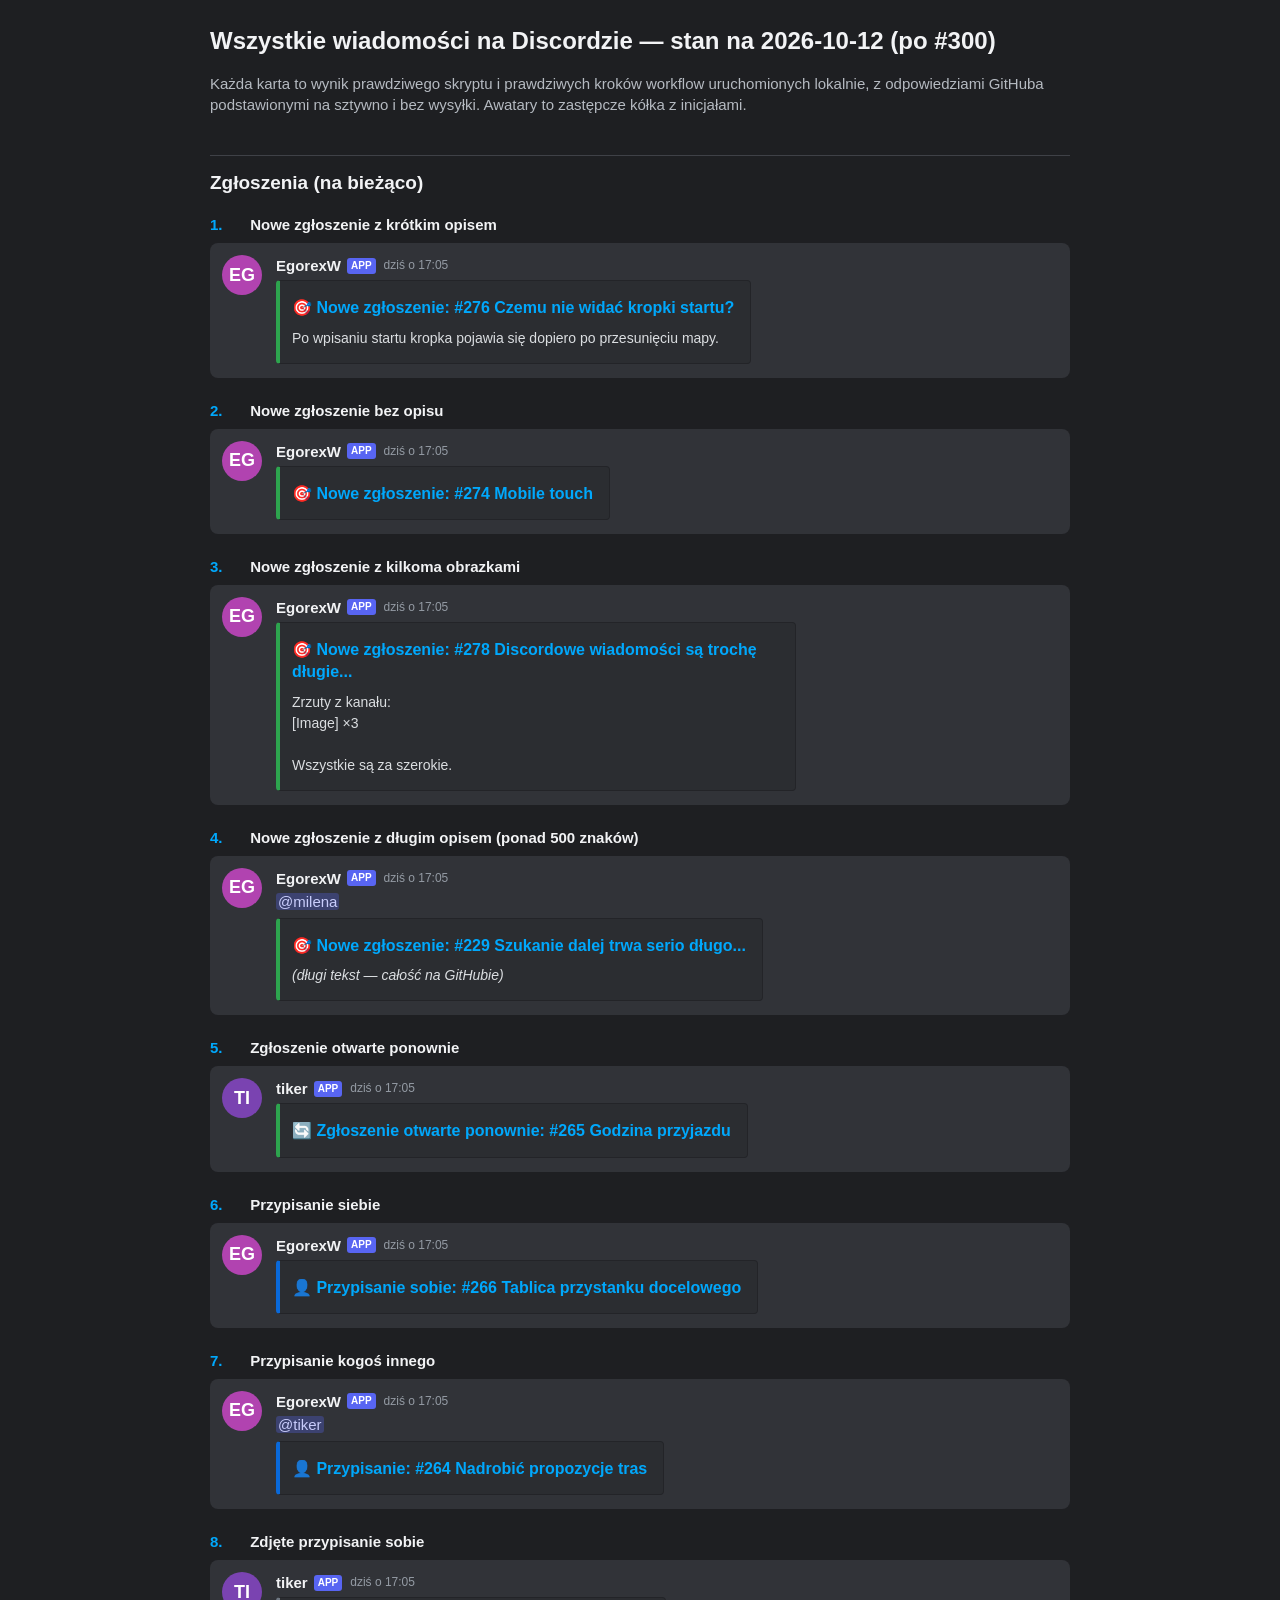
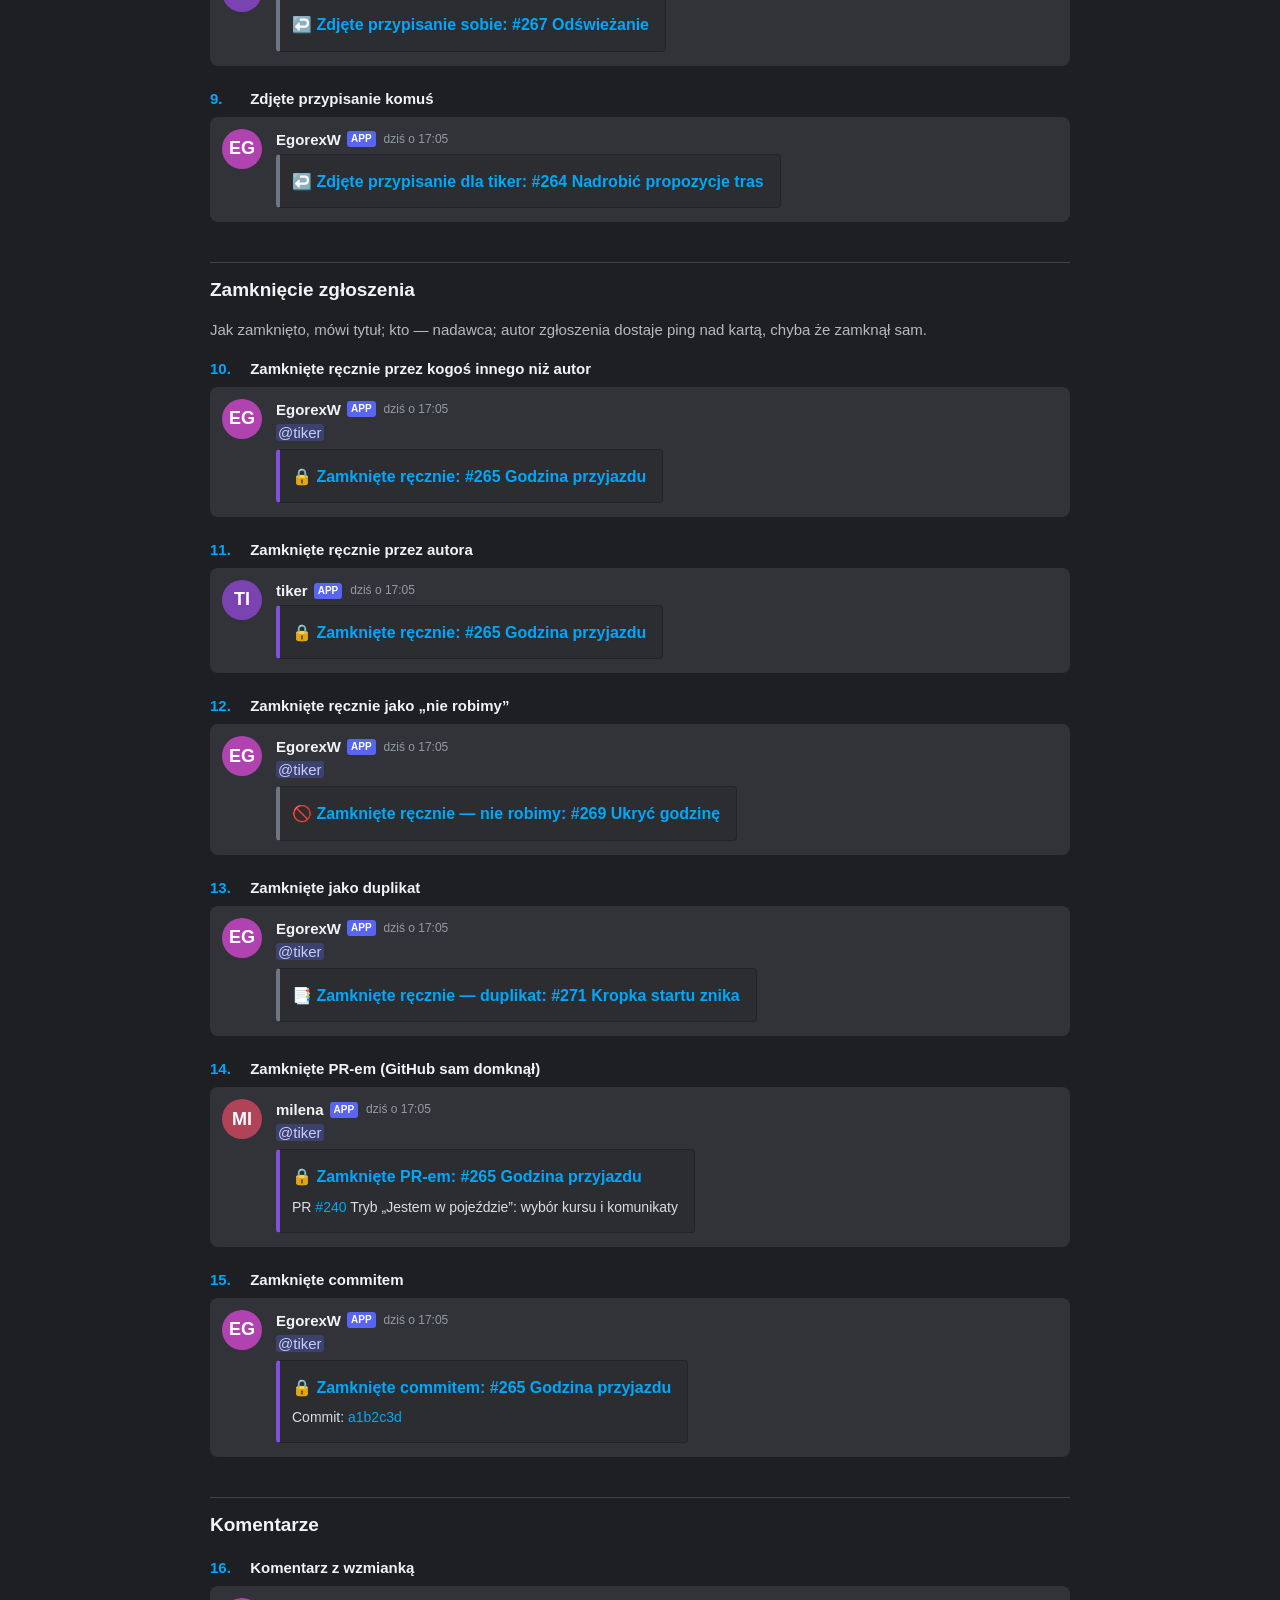
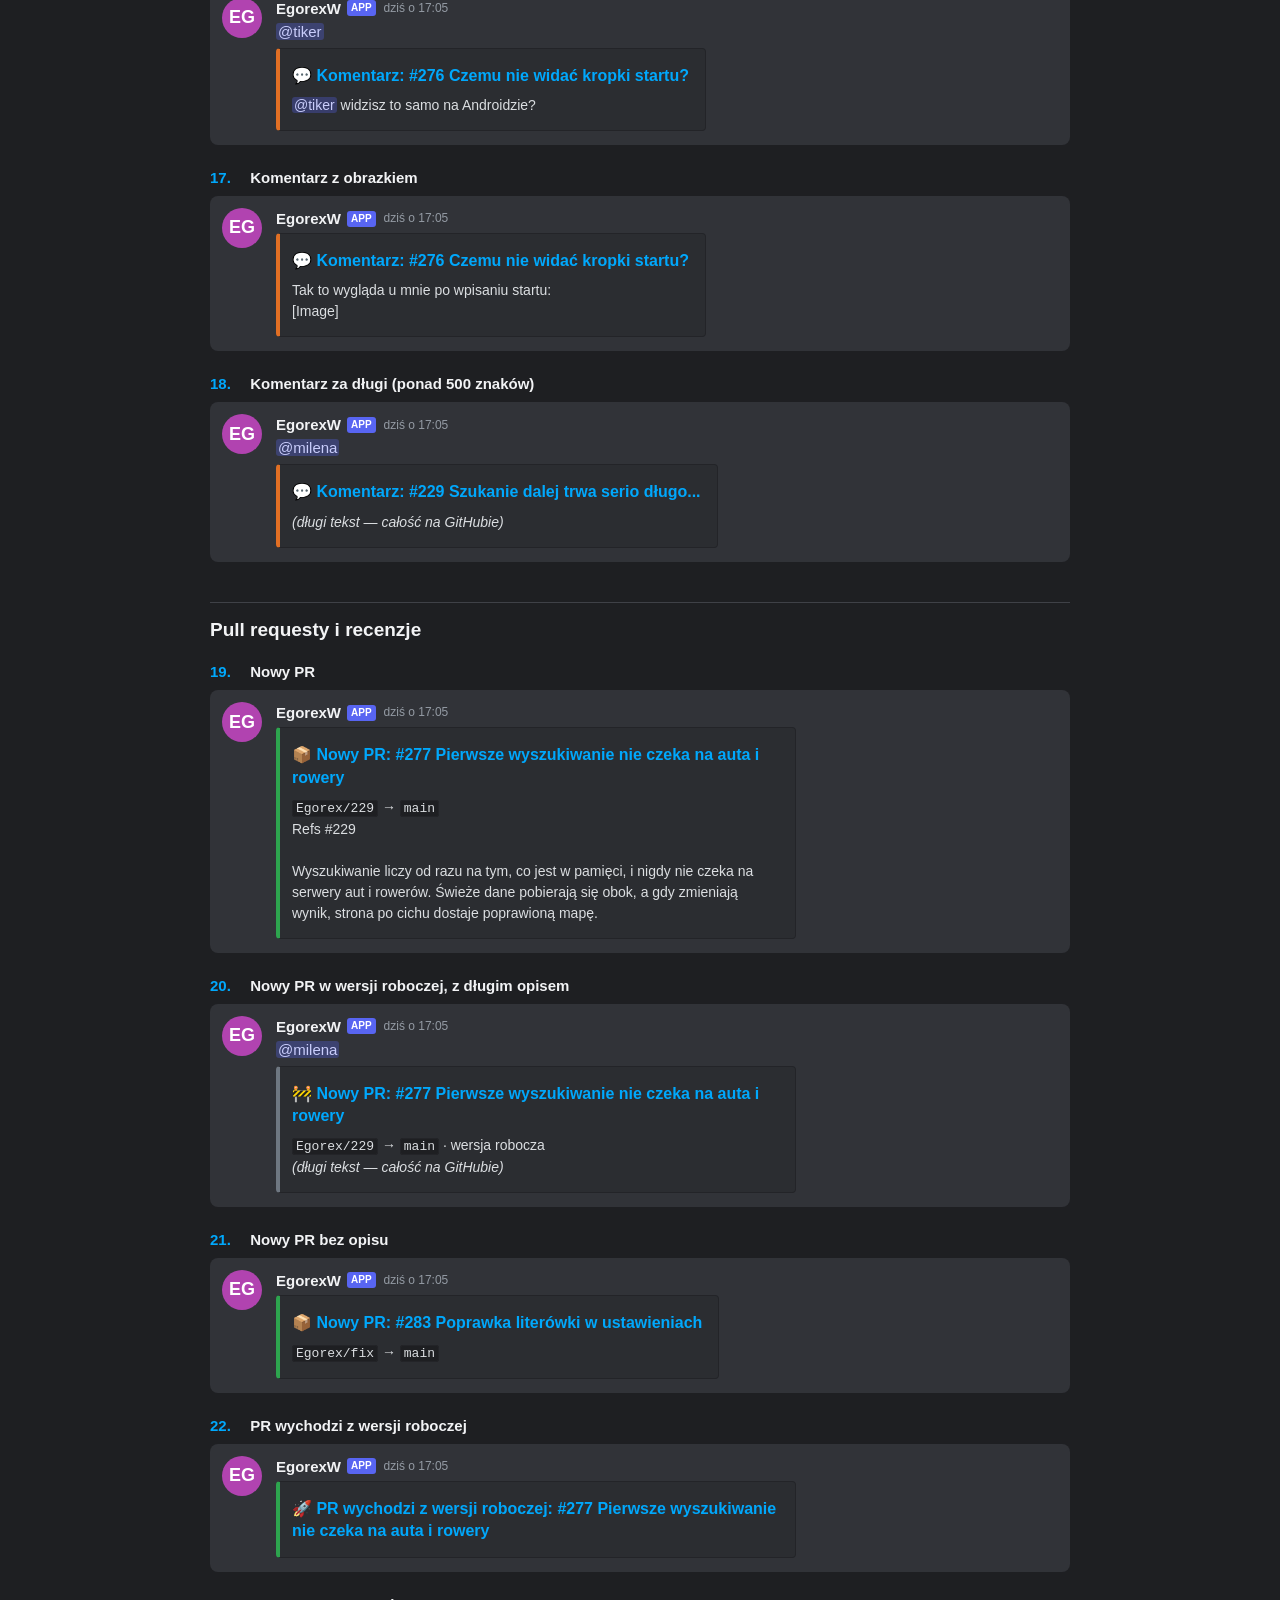
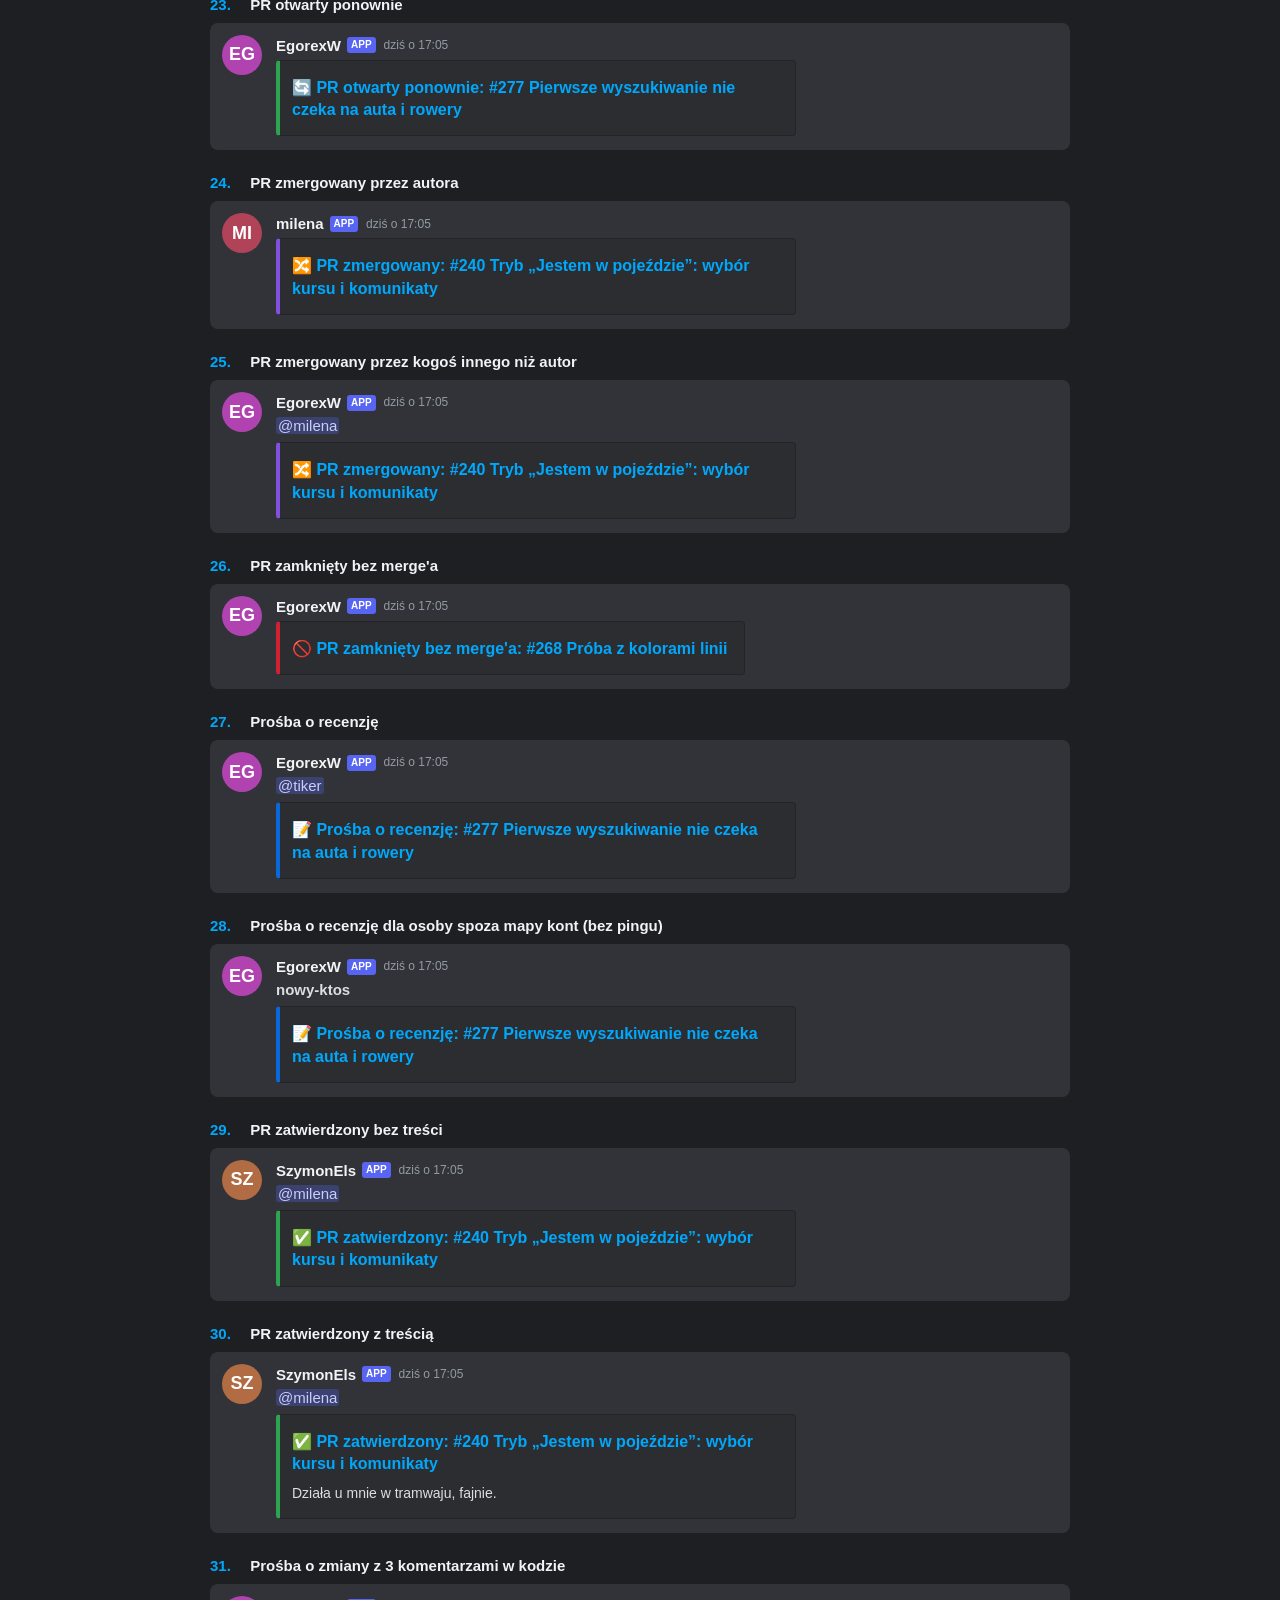
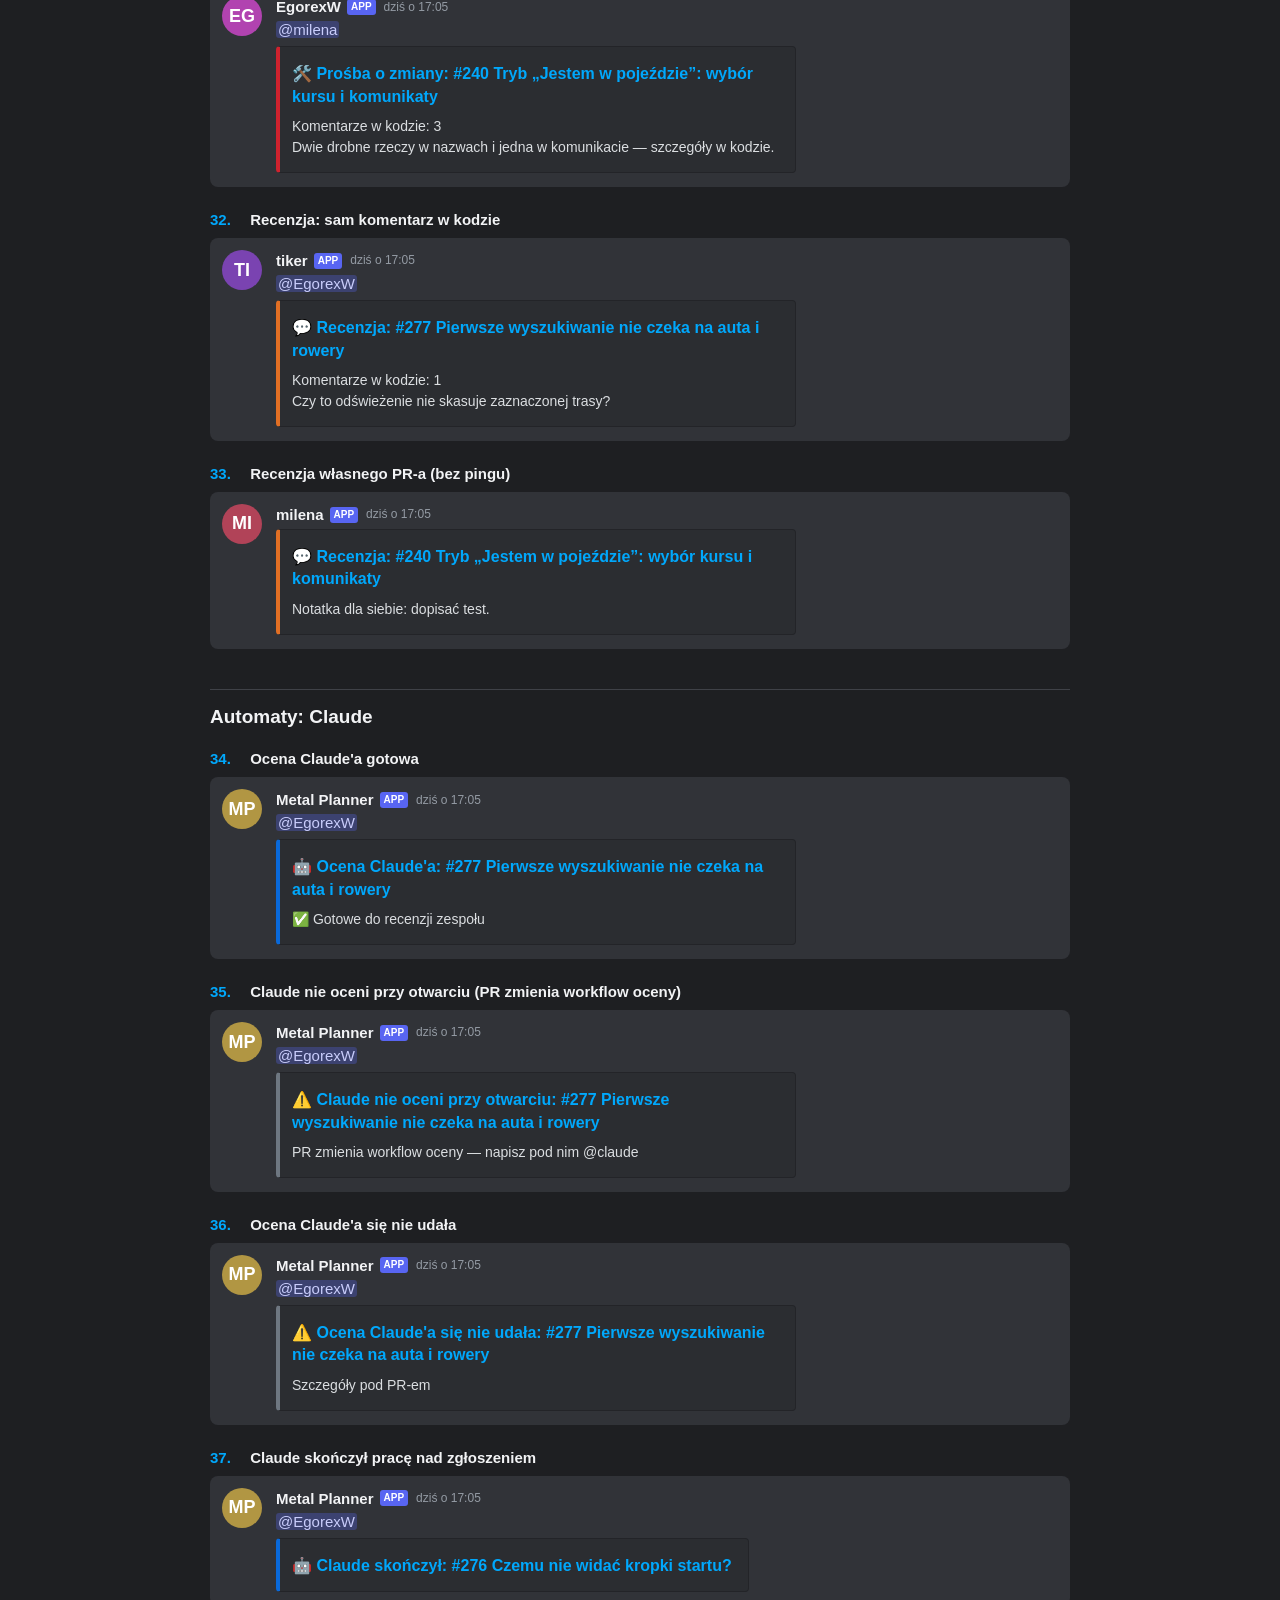
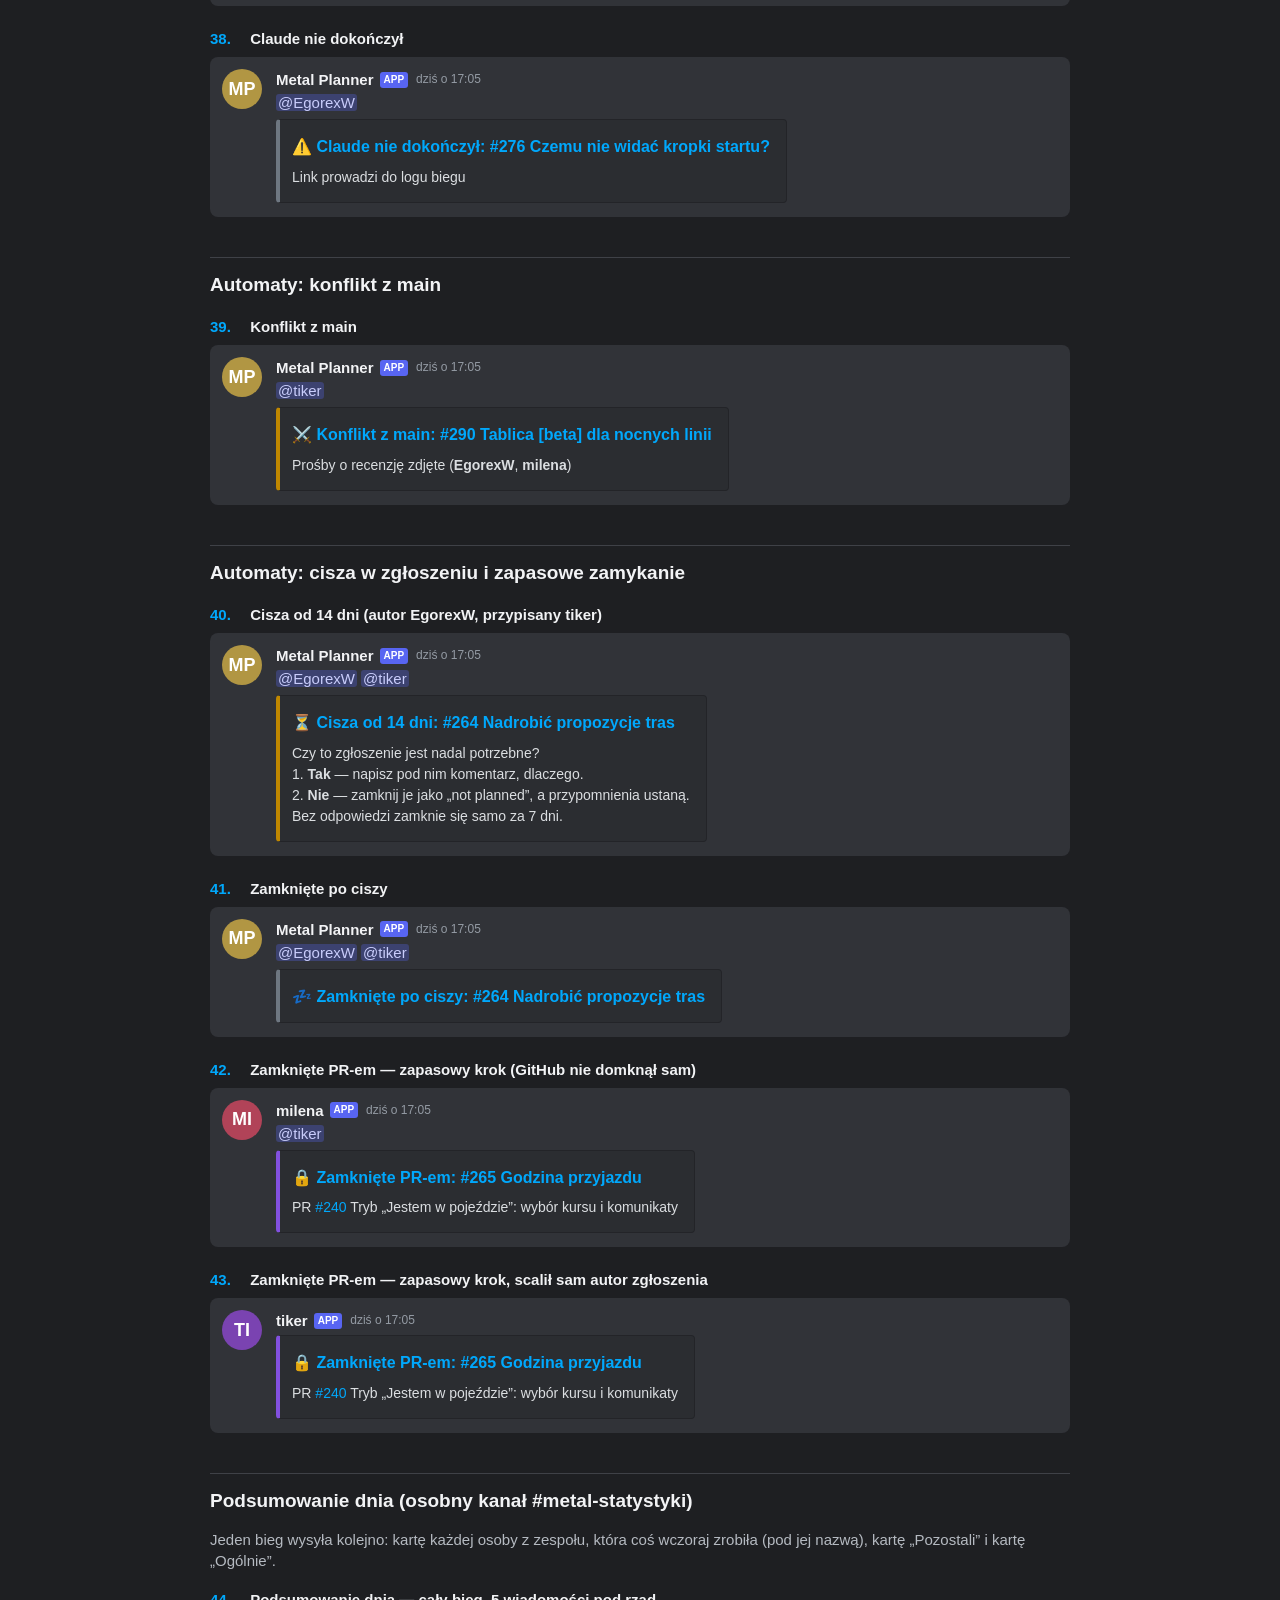
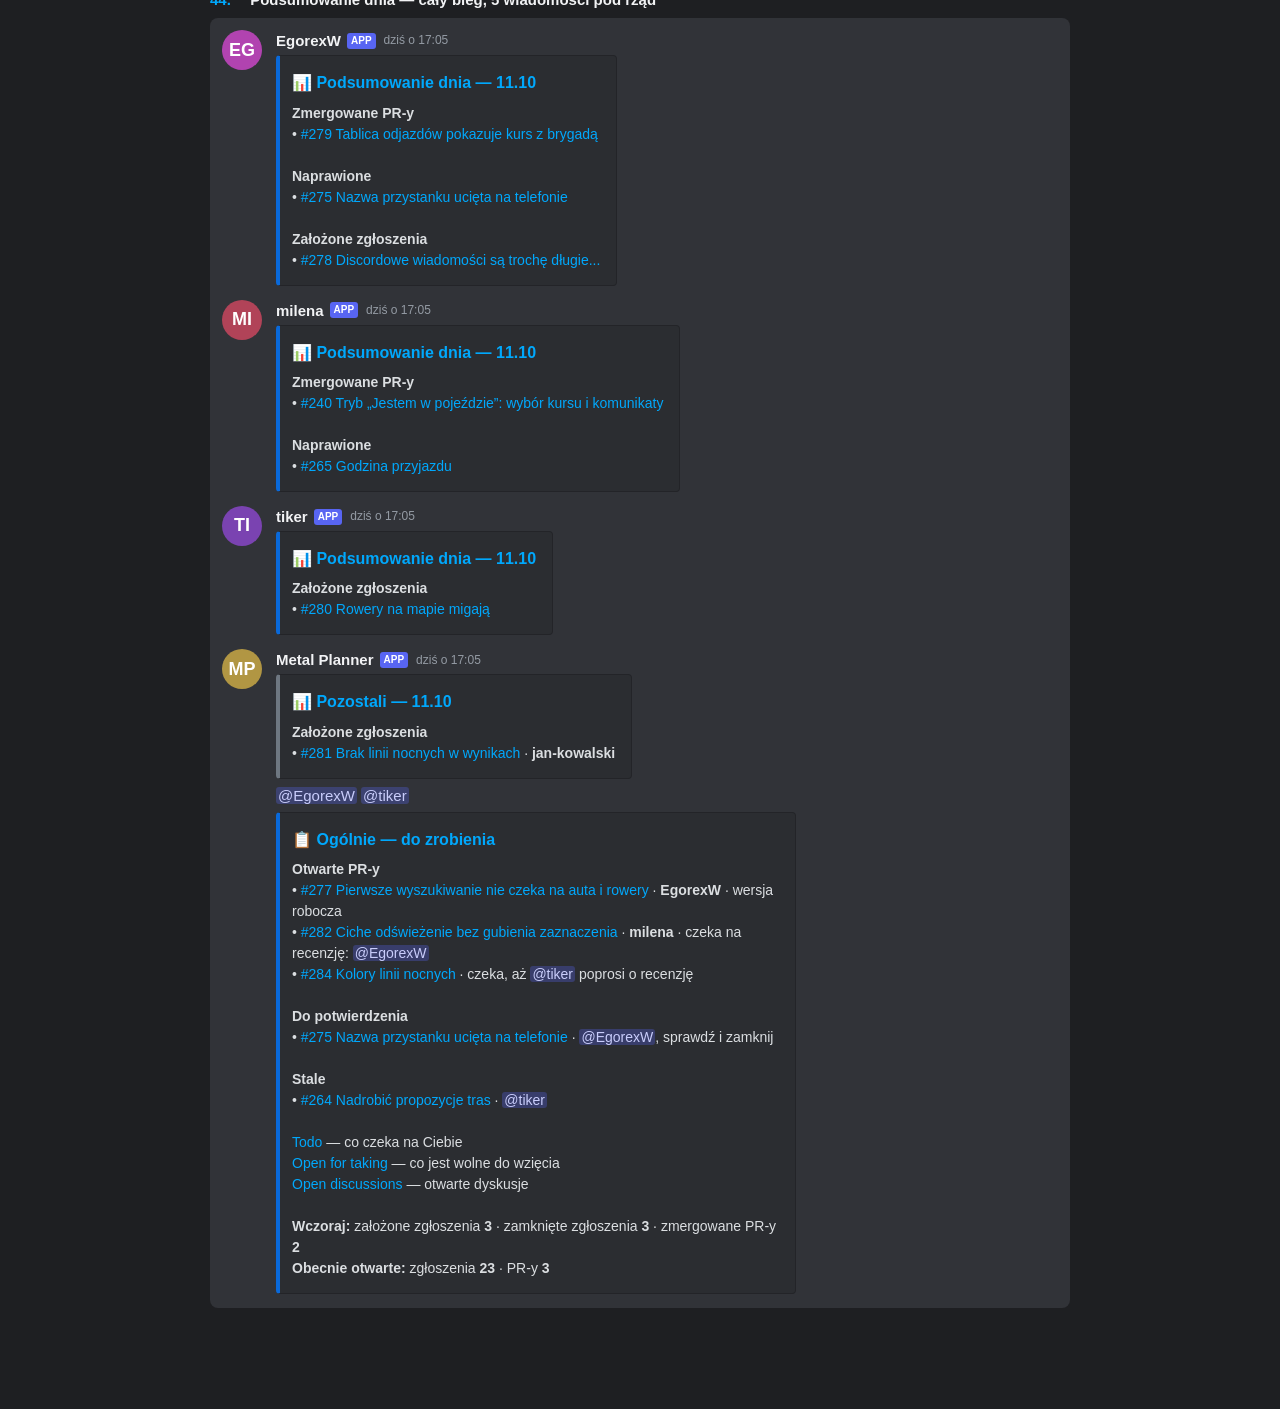
==== commit 2ed87891: "Discord cards: action icons in titles, link only on the number, no repeated names" ====
--- a/docs/discord-podglad.html
+++ b/docs/discord-podglad.html
@@ -30,60 +30,60 @@
 code{background:#1e1f22;border:1px solid #232428;border-radius:3px;padding:0 3px;font-size:13px}
 .bullet{display:inline-block;width:14px}
 </style></head><body><main>
-<h1>Wszystkie wiadomości na Discordzie — stan na 2026-10-12 (po #278)</h1>
+<h1>Wszystkie wiadomości na Discordzie — stan na 2026-10-12 (po #300)</h1>
 <p class="lead">Każda karta to wynik prawdziwego skryptu i prawdziwych kroków workflow uruchomionych lokalnie, z odpowiedziami GitHuba podstawionymi na sztywno i bez wysyłki. Awatary to zastępcze kółka z inicjałami.</p>
 <h2>Zgłoszenia (na bieżąco)</h2>
-<div class="block"><h3><span class="n">1.</span> Nowe zgłoszenie z krótkim opisem</h3><div class="col"><div class="msg"><span class="av" style="width:40px;height:40px;font-size:18px;background:hsl(301,45%,48%)">EG</span><div class="msgbody"><div class="hdr"><span class="bot">EgorexW</span><span class="app">APP</span><span class="time">dziś o 17:05</span></div><div class="embed" style="border-left-color:#2da44e"><div class="title">Nowe zgłoszenie: #276 Czemu nie widać kropki startu?</div><div class="desc">Po wpisaniu startu kropka pojawia się dopiero po przesunięciu mapy.</div></div></div></div></div></div>
-<div class="block"><h3><span class="n">2.</span> Nowe zgłoszenie bez opisu</h3><div class="col"><div class="msg"><span class="av" style="width:40px;height:40px;font-size:18px;background:hsl(301,45%,48%)">EG</span><div class="msgbody"><div class="hdr"><span class="bot">EgorexW</span><span class="app">APP</span><span class="time">dziś o 17:05</span></div><div class="embed" style="border-left-color:#2da44e"><div class="title">Nowe zgłoszenie: #274 Mobile touch</div></div></div></div></div></div>
-<div class="block"><h3><span class="n">3.</span> Nowe zgłoszenie z kilkoma obrazkami</h3><div class="col"><div class="msg"><span class="av" style="width:40px;height:40px;font-size:18px;background:hsl(301,45%,48%)">EG</span><div class="msgbody"><div class="hdr"><span class="bot">EgorexW</span><span class="app">APP</span><span class="time">dziś o 17:05</span></div><div class="embed" style="border-left-color:#2da44e"><div class="title">Nowe zgłoszenie: #278 Discordowe wiadomości są trochę długie...</div><div class="desc">Zrzuty z kanału:<br>[Image] ×3<br><br>Wszystkie są za szerokie.</div></div></div></div></div></div>
-<div class="block"><h3><span class="n">4.</span> Nowe zgłoszenie z długim opisem (ponad 500 znaków)</h3><div class="col"><div class="msg"><span class="av" style="width:40px;height:40px;font-size:18px;background:hsl(301,45%,48%)">EG</span><div class="msgbody"><div class="hdr"><span class="bot">EgorexW</span><span class="app">APP</span><span class="time">dziś o 17:05</span></div><div class="content"><span class="mention">@milena</span></div><div class="embed" style="border-left-color:#2da44e"><div class="title">Nowe zgłoszenie: #229 Szukanie dalej trwa serio długo...</div><div class="desc"><i>(długi tekst — całość na GitHubie)</i></div></div></div></div></div></div>
-<div class="block"><h3><span class="n">5.</span> Zgłoszenie otwarte ponownie</h3><div class="col"><div class="msg"><span class="av" style="width:40px;height:40px;font-size:18px;background:hsl(270,45%,48%)">TI</span><div class="msgbody"><div class="hdr"><span class="bot">tiker</span><span class="app">APP</span><span class="time">dziś o 17:05</span></div><div class="embed" style="border-left-color:#2da44e"><div class="title">Zgłoszenie otwarte ponownie: #265 Godzina przyjazdu</div></div></div></div></div></div>
-<div class="block"><h3><span class="n">6.</span> Przypisanie siebie</h3><div class="col"><div class="msg"><span class="av" style="width:40px;height:40px;font-size:18px;background:hsl(301,45%,48%)">EG</span><div class="msgbody"><div class="hdr"><span class="bot">EgorexW</span><span class="app">APP</span><span class="time">dziś o 17:05</span></div><div class="embed" style="border-left-color:#0969da"><div class="title">Przypisanie sobie: #266 Tablica przystanku docelowego</div></div></div></div></div></div>
-<div class="block"><h3><span class="n">7.</span> Przypisanie kogoś innego</h3><div class="col"><div class="msg"><span class="av" style="width:40px;height:40px;font-size:18px;background:hsl(301,45%,48%)">EG</span><div class="msgbody"><div class="hdr"><span class="bot">EgorexW</span><span class="app">APP</span><span class="time">dziś o 17:05</span></div><div class="content"><span class="mention">@tiker</span></div><div class="embed" style="border-left-color:#0969da"><div class="title">Przypisanie dla tiker: #264 Nadrobić propozycje tras</div></div></div></div></div></div>
-<div class="block"><h3><span class="n">8.</span> Zdjęte przypisanie sobie</h3><div class="col"><div class="msg"><span class="av" style="width:40px;height:40px;font-size:18px;background:hsl(270,45%,48%)">TI</span><div class="msgbody"><div class="hdr"><span class="bot">tiker</span><span class="app">APP</span><span class="time">dziś o 17:05</span></div><div class="embed" style="border-left-color:#6e7781"><div class="title">Zdjęte przypisanie sobie: #267 Odświeżanie</div></div></div></div></div></div>
-<div class="block"><h3><span class="n">9.</span> Zdjęte przypisanie komuś</h3><div class="col"><div class="msg"><span class="av" style="width:40px;height:40px;font-size:18px;background:hsl(301,45%,48%)">EG</span><div class="msgbody"><div class="hdr"><span class="bot">EgorexW</span><span class="app">APP</span><span class="time">dziś o 17:05</span></div><div class="embed" style="border-left-color:#6e7781"><div class="title">Zdjęte przypisanie dla tiker: #264 Nadrobić propozycje tras</div></div></div></div></div></div>
+<div class="block"><h3><span class="n">1.</span> Nowe zgłoszenie z krótkim opisem</h3><div class="col"><div class="msg"><span class="av" style="width:40px;height:40px;font-size:18px;background:hsl(301,45%,48%)">EG</span><div class="msgbody"><div class="hdr"><span class="bot">EgorexW</span><span class="app">APP</span><span class="time">dziś o 17:05</span></div><div class="embed" style="border-left-color:#2da44e"><div class="title">🎯 Nowe zgłoszenie: #276 Czemu nie widać kropki startu?</div><div class="desc">Po wpisaniu startu kropka pojawia się dopiero po przesunięciu mapy.</div></div></div></div></div></div>
+<div class="block"><h3><span class="n">2.</span> Nowe zgłoszenie bez opisu</h3><div class="col"><div class="msg"><span class="av" style="width:40px;height:40px;font-size:18px;background:hsl(301,45%,48%)">EG</span><div class="msgbody"><div class="hdr"><span class="bot">EgorexW</span><span class="app">APP</span><span class="time">dziś o 17:05</span></div><div class="embed" style="border-left-color:#2da44e"><div class="title">🎯 Nowe zgłoszenie: #274 Mobile touch</div></div></div></div></div></div>
+<div class="block"><h3><span class="n">3.</span> Nowe zgłoszenie z kilkoma obrazkami</h3><div class="col"><div class="msg"><span class="av" style="width:40px;height:40px;font-size:18px;background:hsl(301,45%,48%)">EG</span><div class="msgbody"><div class="hdr"><span class="bot">EgorexW</span><span class="app">APP</span><span class="time">dziś o 17:05</span></div><div class="embed" style="border-left-color:#2da44e"><div class="title">🎯 Nowe zgłoszenie: #278 Discordowe wiadomości są trochę długie...</div><div class="desc">Zrzuty z kanału:<br>[Image] ×3<br><br>Wszystkie są za szerokie.</div></div></div></div></div></div>
+<div class="block"><h3><span class="n">4.</span> Nowe zgłoszenie z długim opisem (ponad 500 znaków)</h3><div class="col"><div class="msg"><span class="av" style="width:40px;height:40px;font-size:18px;background:hsl(301,45%,48%)">EG</span><div class="msgbody"><div class="hdr"><span class="bot">EgorexW</span><span class="app">APP</span><span class="time">dziś o 17:05</span></div><div class="content"><span class="mention">@milena</span></div><div class="embed" style="border-left-color:#2da44e"><div class="title">🎯 Nowe zgłoszenie: #229 Szukanie dalej trwa serio długo...</div><div class="desc"><i>(długi tekst — całość na GitHubie)</i></div></div></div></div></div></div>
+<div class="block"><h3><span class="n">5.</span> Zgłoszenie otwarte ponownie</h3><div class="col"><div class="msg"><span class="av" style="width:40px;height:40px;font-size:18px;background:hsl(270,45%,48%)">TI</span><div class="msgbody"><div class="hdr"><span class="bot">tiker</span><span class="app">APP</span><span class="time">dziś o 17:05</span></div><div class="embed" style="border-left-color:#2da44e"><div class="title">🔄 Zgłoszenie otwarte ponownie: #265 Godzina przyjazdu</div></div></div></div></div></div>
+<div class="block"><h3><span class="n">6.</span> Przypisanie siebie</h3><div class="col"><div class="msg"><span class="av" style="width:40px;height:40px;font-size:18px;background:hsl(301,45%,48%)">EG</span><div class="msgbody"><div class="hdr"><span class="bot">EgorexW</span><span class="app">APP</span><span class="time">dziś o 17:05</span></div><div class="embed" style="border-left-color:#0969da"><div class="title">👤 Przypisanie sobie: #266 Tablica przystanku docelowego</div></div></div></div></div></div>
+<div class="block"><h3><span class="n">7.</span> Przypisanie kogoś innego</h3><div class="col"><div class="msg"><span class="av" style="width:40px;height:40px;font-size:18px;background:hsl(301,45%,48%)">EG</span><div class="msgbody"><div class="hdr"><span class="bot">EgorexW</span><span class="app">APP</span><span class="time">dziś o 17:05</span></div><div class="content"><span class="mention">@tiker</span></div><div class="embed" style="border-left-color:#0969da"><div class="title">👤 Przypisanie: #264 Nadrobić propozycje tras</div></div></div></div></div></div>
+<div class="block"><h3><span class="n">8.</span> Zdjęte przypisanie sobie</h3><div class="col"><div class="msg"><span class="av" style="width:40px;height:40px;font-size:18px;background:hsl(270,45%,48%)">TI</span><div class="msgbody"><div class="hdr"><span class="bot">tiker</span><span class="app">APP</span><span class="time">dziś o 17:05</span></div><div class="embed" style="border-left-color:#6e7781"><div class="title">↩️ Zdjęte przypisanie sobie: #267 Odświeżanie</div></div></div></div></div></div>
+<div class="block"><h3><span class="n">9.</span> Zdjęte przypisanie komuś</h3><div class="col"><div class="msg"><span class="av" style="width:40px;height:40px;font-size:18px;background:hsl(301,45%,48%)">EG</span><div class="msgbody"><div class="hdr"><span class="bot">EgorexW</span><span class="app">APP</span><span class="time">dziś o 17:05</span></div><div class="embed" style="border-left-color:#6e7781"><div class="title">↩️ Zdjęte przypisanie dla tiker: #264 Nadrobić propozycje tras</div></div></div></div></div></div>
 <h2>Zamknięcie zgłoszenia</h2>
 <p class="intro">Jak zamknięto, mówi tytuł; kto — nadawca; autor zgłoszenia dostaje ping nad kartą, chyba że zamknął sam.</p>
-<div class="block"><h3><span class="n">10.</span> Zamknięte ręcznie przez kogoś innego niż autor</h3><div class="col"><div class="msg"><span class="av" style="width:40px;height:40px;font-size:18px;background:hsl(301,45%,48%)">EG</span><div class="msgbody"><div class="hdr"><span class="bot">EgorexW</span><span class="app">APP</span><span class="time">dziś o 17:05</span></div><div class="content"><span class="mention">@tiker</span></div><div class="embed" style="border-left-color:#8250df"><div class="title">Zamknięte ręcznie: #265 Godzina przyjazdu</div></div></div></div></div></div>
-<div class="block"><h3><span class="n">11.</span> Zamknięte ręcznie przez autora</h3><div class="col"><div class="msg"><span class="av" style="width:40px;height:40px;font-size:18px;background:hsl(270,45%,48%)">TI</span><div class="msgbody"><div class="hdr"><span class="bot">tiker</span><span class="app">APP</span><span class="time">dziś o 17:05</span></div><div class="embed" style="border-left-color:#8250df"><div class="title">Zamknięte ręcznie: #265 Godzina przyjazdu</div></div></div></div></div></div>
-<div class="block"><h3><span class="n">12.</span> Zamknięte ręcznie jako „nie robimy”</h3><div class="col"><div class="msg"><span class="av" style="width:40px;height:40px;font-size:18px;background:hsl(301,45%,48%)">EG</span><div class="msgbody"><div class="hdr"><span class="bot">EgorexW</span><span class="app">APP</span><span class="time">dziś o 17:05</span></div><div class="content"><span class="mention">@tiker</span></div><div class="embed" style="border-left-color:#6e7781"><div class="title">Zamknięte ręcznie — nie robimy: #269 Ukryć godzinę</div></div></div></div></div></div>
-<div class="block"><h3><span class="n">13.</span> Zamknięte jako duplikat</h3><div class="col"><div class="msg"><span class="av" style="width:40px;height:40px;font-size:18px;background:hsl(301,45%,48%)">EG</span><div class="msgbody"><div class="hdr"><span class="bot">EgorexW</span><span class="app">APP</span><span class="time">dziś o 17:05</span></div><div class="content"><span class="mention">@tiker</span></div><div class="embed" style="border-left-color:#6e7781"><div class="title">Zamknięte ręcznie — duplikat: #271 Kropka startu znika</div></div></div></div></div></div>
-<div class="block"><h3><span class="n">14.</span> Zamknięte PR-em (GitHub sam domknął)</h3><div class="col"><div class="msg"><span class="av" style="width:40px;height:40px;font-size:18px;background:hsl(349,45%,48%)">MI</span><div class="msgbody"><div class="hdr"><span class="bot">milena</span><span class="app">APP</span><span class="time">dziś o 17:05</span></div><div class="content"><span class="mention">@tiker</span></div><div class="embed" style="border-left-color:#8250df"><div class="title">Zamknięte PR-em: #265 Godzina przyjazdu</div><div class="desc"><span class="link">PR #240 Tryb „Jestem w pojeździe”: wybór kursu i komunikaty</span></div></div></div></div></div></div>
-<div class="block"><h3><span class="n">15.</span> Zamknięte commitem</h3><div class="col"><div class="msg"><span class="av" style="width:40px;height:40px;font-size:18px;background:hsl(301,45%,48%)">EG</span><div class="msgbody"><div class="hdr"><span class="bot">EgorexW</span><span class="app">APP</span><span class="time">dziś o 17:05</span></div><div class="content"><span class="mention">@tiker</span></div><div class="embed" style="border-left-color:#8250df"><div class="title">Zamknięte commitem: #265 Godzina przyjazdu</div><div class="desc"><span class="link">a1b2c3d</span></div></div></div></div></div></div>
+<div class="block"><h3><span class="n">10.</span> Zamknięte ręcznie przez kogoś innego niż autor</h3><div class="col"><div class="msg"><span class="av" style="width:40px;height:40px;font-size:18px;background:hsl(301,45%,48%)">EG</span><div class="msgbody"><div class="hdr"><span class="bot">EgorexW</span><span class="app">APP</span><span class="time">dziś o 17:05</span></div><div class="content"><span class="mention">@tiker</span></div><div class="embed" style="border-left-color:#8250df"><div class="title">🔒 Zamknięte ręcznie: #265 Godzina przyjazdu</div></div></div></div></div></div>
+<div class="block"><h3><span class="n">11.</span> Zamknięte ręcznie przez autora</h3><div class="col"><div class="msg"><span class="av" style="width:40px;height:40px;font-size:18px;background:hsl(270,45%,48%)">TI</span><div class="msgbody"><div class="hdr"><span class="bot">tiker</span><span class="app">APP</span><span class="time">dziś o 17:05</span></div><div class="embed" style="border-left-color:#8250df"><div class="title">🔒 Zamknięte ręcznie: #265 Godzina przyjazdu</div></div></div></div></div></div>
+<div class="block"><h3><span class="n">12.</span> Zamknięte ręcznie jako „nie robimy”</h3><div class="col"><div class="msg"><span class="av" style="width:40px;height:40px;font-size:18px;background:hsl(301,45%,48%)">EG</span><div class="msgbody"><div class="hdr"><span class="bot">EgorexW</span><span class="app">APP</span><span class="time">dziś o 17:05</span></div><div class="content"><span class="mention">@tiker</span></div><div class="embed" style="border-left-color:#6e7781"><div class="title">🚫 Zamknięte ręcznie — nie robimy: #269 Ukryć godzinę</div></div></div></div></div></div>
+<div class="block"><h3><span class="n">13.</span> Zamknięte jako duplikat</h3><div class="col"><div class="msg"><span class="av" style="width:40px;height:40px;font-size:18px;background:hsl(301,45%,48%)">EG</span><div class="msgbody"><div class="hdr"><span class="bot">EgorexW</span><span class="app">APP</span><span class="time">dziś o 17:05</span></div><div class="content"><span class="mention">@tiker</span></div><div class="embed" style="border-left-color:#6e7781"><div class="title">📑 Zamknięte ręcznie — duplikat: #271 Kropka startu znika</div></div></div></div></div></div>
+<div class="block"><h3><span class="n">14.</span> Zamknięte PR-em (GitHub sam domknął)</h3><div class="col"><div class="msg"><span class="av" style="width:40px;height:40px;font-size:18px;background:hsl(349,45%,48%)">MI</span><div class="msgbody"><div class="hdr"><span class="bot">milena</span><span class="app">APP</span><span class="time">dziś o 17:05</span></div><div class="content"><span class="mention">@tiker</span></div><div class="embed" style="border-left-color:#8250df"><div class="title">🔒 Zamknięte PR-em: #265 Godzina przyjazdu</div><div class="desc">PR <span class="link">#240</span> Tryb „Jestem w pojeździe”: wybór kursu i komunikaty</div></div></div></div></div></div>
+<div class="block"><h3><span class="n">15.</span> Zamknięte commitem</h3><div class="col"><div class="msg"><span class="av" style="width:40px;height:40px;font-size:18px;background:hsl(301,45%,48%)">EG</span><div class="msgbody"><div class="hdr"><span class="bot">EgorexW</span><span class="app">APP</span><span class="time">dziś o 17:05</span></div><div class="content"><span class="mention">@tiker</span></div><div class="embed" style="border-left-color:#8250df"><div class="title">🔒 Zamknięte commitem: #265 Godzina przyjazdu</div><div class="desc">Commit: <span class="link">a1b2c3d</span></div></div></div></div></div></div>
 <h2>Komentarze</h2>
-<div class="block"><h3><span class="n">16.</span> Komentarz z wzmianką</h3><div class="col"><div class="msg"><span class="av" style="width:40px;height:40px;font-size:18px;background:hsl(301,45%,48%)">EG</span><div class="msgbody"><div class="hdr"><span class="bot">EgorexW</span><span class="app">APP</span><span class="time">dziś o 17:05</span></div><div class="content"><span class="mention">@tiker</span></div><div class="embed" style="border-left-color:#e16f24"><div class="title">Komentarz: #276 Czemu nie widać kropki startu?</div><div class="desc"><span class="mention">@tiker</span> widzisz to samo na Androidzie?</div></div></div></div></div></div>
-<div class="block"><h3><span class="n">17.</span> Komentarz z obrazkiem</h3><div class="col"><div class="msg"><span class="av" style="width:40px;height:40px;font-size:18px;background:hsl(301,45%,48%)">EG</span><div class="msgbody"><div class="hdr"><span class="bot">EgorexW</span><span class="app">APP</span><span class="time">dziś o 17:05</span></div><div class="embed" style="border-left-color:#e16f24"><div class="title">Komentarz: #276 Czemu nie widać kropki startu?</div><div class="desc">Tak to wygląda u mnie po wpisaniu startu:<br>[Image]</div></div></div></div></div></div>
-<div class="block"><h3><span class="n">18.</span> Komentarz za długi (ponad 500 znaków)</h3><div class="col"><div class="msg"><span class="av" style="width:40px;height:40px;font-size:18px;background:hsl(301,45%,48%)">EG</span><div class="msgbody"><div class="hdr"><span class="bot">EgorexW</span><span class="app">APP</span><span class="time">dziś o 17:05</span></div><div class="content"><span class="mention">@milena</span></div><div class="embed" style="border-left-color:#e16f24"><div class="title">Komentarz: #229 Szukanie dalej trwa serio długo...</div><div class="desc"><i>(długi tekst — całość na GitHubie)</i></div></div></div></div></div></div>
+<div class="block"><h3><span class="n">16.</span> Komentarz z wzmianką</h3><div class="col"><div class="msg"><span class="av" style="width:40px;height:40px;font-size:18px;background:hsl(301,45%,48%)">EG</span><div class="msgbody"><div class="hdr"><span class="bot">EgorexW</span><span class="app">APP</span><span class="time">dziś o 17:05</span></div><div class="content"><span class="mention">@tiker</span></div><div class="embed" style="border-left-color:#e16f24"><div class="title">💬 Komentarz: #276 Czemu nie widać kropki startu?</div><div class="desc"><span class="mention">@tiker</span> widzisz to samo na Androidzie?</div></div></div></div></div></div>
+<div class="block"><h3><span class="n">17.</span> Komentarz z obrazkiem</h3><div class="col"><div class="msg"><span class="av" style="width:40px;height:40px;font-size:18px;background:hsl(301,45%,48%)">EG</span><div class="msgbody"><div class="hdr"><span class="bot">EgorexW</span><span class="app">APP</span><span class="time">dziś o 17:05</span></div><div class="embed" style="border-left-color:#e16f24"><div class="title">💬 Komentarz: #276 Czemu nie widać kropki startu?</div><div class="desc">Tak to wygląda u mnie po wpisaniu startu:<br>[Image]</div></div></div></div></div></div>
+<div class="block"><h3><span class="n">18.</span> Komentarz za długi (ponad 500 znaków)</h3><div class="col"><div class="msg"><span class="av" style="width:40px;height:40px;font-size:18px;background:hsl(301,45%,48%)">EG</span><div class="msgbody"><div class="hdr"><span class="bot">EgorexW</span><span class="app">APP</span><span class="time">dziś o 17:05</span></div><div class="content"><span class="mention">@milena</span></div><div class="embed" style="border-left-color:#e16f24"><div class="title">💬 Komentarz: #229 Szukanie dalej trwa serio długo...</div><div class="desc"><i>(długi tekst — całość na GitHubie)</i></div></div></div></div></div></div>
 <h2>Pull requesty i recenzje</h2>
-<div class="block"><h3><span class="n">19.</span> Nowy PR</h3><div class="col"><div class="msg"><span class="av" style="width:40px;height:40px;font-size:18px;background:hsl(301,45%,48%)">EG</span><div class="msgbody"><div class="hdr"><span class="bot">EgorexW</span><span class="app">APP</span><span class="time">dziś o 17:05</span></div><div class="embed" style="border-left-color:#2da44e"><div class="title">Nowy PR: #277 Pierwsze wyszukiwanie nie czeka na auta i rowery</div><div class="desc"><code>Egorex/229</code> → <code>main</code><br>Refs #229<br><br>Wyszukiwanie liczy od razu na tym, co jest w pamięci, i nigdy nie czeka na serwery aut i rowerów. Świeże dane pobierają się obok, a gdy zmieniają wynik, strona po cichu dostaje poprawioną mapę.</div></div></div></div></div></div>
-<div class="block"><h3><span class="n">20.</span> Nowy PR w wersji roboczej, z długim opisem</h3><div class="col"><div class="msg"><span class="av" style="width:40px;height:40px;font-size:18px;background:hsl(301,45%,48%)">EG</span><div class="msgbody"><div class="hdr"><span class="bot">EgorexW</span><span class="app">APP</span><span class="time">dziś o 17:05</span></div><div class="content"><span class="mention">@milena</span></div><div class="embed" style="border-left-color:#6e7781"><div class="title">Nowy PR: #277 Pierwsze wyszukiwanie nie czeka na auta i rowery</div><div class="desc"><code>Egorex/229</code> → <code>main</code> · wersja robocza<br><i>(długi tekst — całość na GitHubie)</i></div></div></div></div></div></div>
-<div class="block"><h3><span class="n">21.</span> Nowy PR bez opisu</h3><div class="col"><div class="msg"><span class="av" style="width:40px;height:40px;font-size:18px;background:hsl(301,45%,48%)">EG</span><div class="msgbody"><div class="hdr"><span class="bot">EgorexW</span><span class="app">APP</span><span class="time">dziś o 17:05</span></div><div class="embed" style="border-left-color:#2da44e"><div class="title">Nowy PR: #283 Poprawka literówki w ustawieniach</div><div class="desc"><code>Egorex/fix</code> → <code>main</code></div></div></div></div></div></div>
-<div class="block"><h3><span class="n">22.</span> PR wychodzi z wersji roboczej</h3><div class="col"><div class="msg"><span class="av" style="width:40px;height:40px;font-size:18px;background:hsl(301,45%,48%)">EG</span><div class="msgbody"><div class="hdr"><span class="bot">EgorexW</span><span class="app">APP</span><span class="time">dziś o 17:05</span></div><div class="embed" style="border-left-color:#2da44e"><div class="title">PR wychodzi z wersji roboczej: #277 Pierwsze wyszukiwanie nie czeka na auta i rowery</div></div></div></div></div></div>
-<div class="block"><h3><span class="n">23.</span> PR otwarty ponownie</h3><div class="col"><div class="msg"><span class="av" style="width:40px;height:40px;font-size:18px;background:hsl(301,45%,48%)">EG</span><div class="msgbody"><div class="hdr"><span class="bot">EgorexW</span><span class="app">APP</span><span class="time">dziś o 17:05</span></div><div class="embed" style="border-left-color:#2da44e"><div class="title">PR otwarty ponownie: #277 Pierwsze wyszukiwanie nie czeka na auta i rowery</div></div></div></div></div></div>
-<div class="block"><h3><span class="n">24.</span> PR zmergowany przez autora</h3><div class="col"><div class="msg"><span class="av" style="width:40px;height:40px;font-size:18px;background:hsl(349,45%,48%)">MI</span><div class="msgbody"><div class="hdr"><span class="bot">milena</span><span class="app">APP</span><span class="time">dziś o 17:05</span></div><div class="embed" style="border-left-color:#8250df"><div class="title">PR zmergowany: #240 Tryb „Jestem w pojeździe”: wybór kursu i komunikaty</div></div></div></div></div></div>
-<div class="block"><h3><span class="n">25.</span> PR zmergowany przez kogoś innego niż autor</h3><div class="col"><div class="msg"><span class="av" style="width:40px;height:40px;font-size:18px;background:hsl(301,45%,48%)">EG</span><div class="msgbody"><div class="hdr"><span class="bot">EgorexW</span><span class="app">APP</span><span class="time">dziś o 17:05</span></div><div class="content"><span class="mention">@milena</span></div><div class="embed" style="border-left-color:#8250df"><div class="title">PR zmergowany (autor: milena): #240 Tryb „Jestem w pojeździe”: wybór kursu i komunikaty</div></div></div></div></div></div>
-<div class="block"><h3><span class="n">26.</span> PR zamknięty bez merge&#x27;a</h3><div class="col"><div class="msg"><span class="av" style="width:40px;height:40px;font-size:18px;background:hsl(301,45%,48%)">EG</span><div class="msgbody"><div class="hdr"><span class="bot">EgorexW</span><span class="app">APP</span><span class="time">dziś o 17:05</span></div><div class="embed" style="border-left-color:#cf222e"><div class="title">PR zamknięty bez merge&#x27;a: #268 Próba z kolorami linii</div></div></div></div></div></div>
-<div class="block"><h3><span class="n">27.</span> Prośba o recenzję</h3><div class="col"><div class="msg"><span class="av" style="width:40px;height:40px;font-size:18px;background:hsl(301,45%,48%)">EG</span><div class="msgbody"><div class="hdr"><span class="bot">EgorexW</span><span class="app">APP</span><span class="time">dziś o 17:05</span></div><div class="content"><span class="mention">@tiker</span></div><div class="embed" style="border-left-color:#0969da"><div class="title">Prośba o recenzję: #277 Pierwsze wyszukiwanie nie czeka na auta i rowery</div></div></div></div></div></div>
-<div class="block"><h3><span class="n">28.</span> Prośba o recenzję dla osoby spoza mapy kont (bez pingu)</h3><div class="col"><div class="msg"><span class="av" style="width:40px;height:40px;font-size:18px;background:hsl(301,45%,48%)">EG</span><div class="msgbody"><div class="hdr"><span class="bot">EgorexW</span><span class="app">APP</span><span class="time">dziś o 17:05</span></div><div class="content"><b>nowy-ktos</b></div><div class="embed" style="border-left-color:#0969da"><div class="title">Prośba o recenzję: #277 Pierwsze wyszukiwanie nie czeka na auta i rowery</div></div></div></div></div></div>
-<div class="block"><h3><span class="n">29.</span> PR zatwierdzony bez treści</h3><div class="col"><div class="msg"><span class="av" style="width:40px;height:40px;font-size:18px;background:hsl(22,45%,48%)">SZ</span><div class="msgbody"><div class="hdr"><span class="bot">SzymonEls</span><span class="app">APP</span><span class="time">dziś o 17:05</span></div><div class="content"><span class="mention">@milena</span></div><div class="embed" style="border-left-color:#2da44e"><div class="title">PR zatwierdzony: #240 Tryb „Jestem w pojeździe”: wybór kursu i komunikaty</div></div></div></div></div></div>
-<div class="block"><h3><span class="n">30.</span> PR zatwierdzony z treścią</h3><div class="col"><div class="msg"><span class="av" style="width:40px;height:40px;font-size:18px;background:hsl(22,45%,48%)">SZ</span><div class="msgbody"><div class="hdr"><span class="bot">SzymonEls</span><span class="app">APP</span><span class="time">dziś o 17:05</span></div><div class="content"><span class="mention">@milena</span></div><div class="embed" style="border-left-color:#2da44e"><div class="title">PR zatwierdzony: #240 Tryb „Jestem w pojeździe”: wybór kursu i komunikaty</div><div class="desc">Działa u mnie w tramwaju, fajnie.</div></div></div></div></div></div>
-<div class="block"><h3><span class="n">31.</span> Prośba o zmiany z 3 komentarzami w kodzie</h3><div class="col"><div class="msg"><span class="av" style="width:40px;height:40px;font-size:18px;background:hsl(301,45%,48%)">EG</span><div class="msgbody"><div class="hdr"><span class="bot">EgorexW</span><span class="app">APP</span><span class="time">dziś o 17:05</span></div><div class="content"><span class="mention">@milena</span></div><div class="embed" style="border-left-color:#cf222e"><div class="title">Prośba o zmiany: #240 Tryb „Jestem w pojeździe”: wybór kursu i komunikaty</div><div class="desc">Komentarze w kodzie: 3<br>Dwie drobne rzeczy w nazwach i jedna w komunikacie — szczegóły w kodzie.</div></div></div></div></div></div>
-<div class="block"><h3><span class="n">32.</span> Recenzja: sam komentarz w kodzie</h3><div class="col"><div class="msg"><span class="av" style="width:40px;height:40px;font-size:18px;background:hsl(270,45%,48%)">TI</span><div class="msgbody"><div class="hdr"><span class="bot">tiker</span><span class="app">APP</span><span class="time">dziś o 17:05</span></div><div class="content"><span class="mention">@EgorexW</span></div><div class="embed" style="border-left-color:#e16f24"><div class="title">Recenzja: #277 Pierwsze wyszukiwanie nie czeka na auta i rowery</div><div class="desc">Komentarze w kodzie: 1<br>Czy to odświeżenie nie skasuje zaznaczonej trasy?</div></div></div></div></div></div>
-<div class="block"><h3><span class="n">33.</span> Recenzja własnego PR-a (bez pingu)</h3><div class="col"><div class="msg"><span class="av" style="width:40px;height:40px;font-size:18px;background:hsl(349,45%,48%)">MI</span><div class="msgbody"><div class="hdr"><span class="bot">milena</span><span class="app">APP</span><span class="time">dziś o 17:05</span></div><div class="embed" style="border-left-color:#e16f24"><div class="title">Recenzja: #240 Tryb „Jestem w pojeździe”: wybór kursu i komunikaty</div><div class="desc">Notatka dla siebie: dopisać test.</div></div></div></div></div></div>
+<div class="block"><h3><span class="n">19.</span> Nowy PR</h3><div class="col"><div class="msg"><span class="av" style="width:40px;height:40px;font-size:18px;background:hsl(301,45%,48%)">EG</span><div class="msgbody"><div class="hdr"><span class="bot">EgorexW</span><span class="app">APP</span><span class="time">dziś o 17:05</span></div><div class="embed" style="border-left-color:#2da44e"><div class="title">📦 Nowy PR: #277 Pierwsze wyszukiwanie nie czeka na auta i rowery</div><div class="desc"><code>Egorex/229</code> → <code>main</code><br>Refs #229<br><br>Wyszukiwanie liczy od razu na tym, co jest w pamięci, i nigdy nie czeka na serwery aut i rowerów. Świeże dane pobierają się obok, a gdy zmieniają wynik, strona po cichu dostaje poprawioną mapę.</div></div></div></div></div></div>
+<div class="block"><h3><span class="n">20.</span> Nowy PR w wersji roboczej, z długim opisem</h3><div class="col"><div class="msg"><span class="av" style="width:40px;height:40px;font-size:18px;background:hsl(301,45%,48%)">EG</span><div class="msgbody"><div class="hdr"><span class="bot">EgorexW</span><span class="app">APP</span><span class="time">dziś o 17:05</span></div><div class="content"><span class="mention">@milena</span></div><div class="embed" style="border-left-color:#6e7781"><div class="title">🚧 Nowy PR: #277 Pierwsze wyszukiwanie nie czeka na auta i rowery</div><div class="desc"><code>Egorex/229</code> → <code>main</code> · wersja robocza<br><i>(długi tekst — całość na GitHubie)</i></div></div></div></div></div></div>
+<div class="block"><h3><span class="n">21.</span> Nowy PR bez opisu</h3><div class="col"><div class="msg"><span class="av" style="width:40px;height:40px;font-size:18px;background:hsl(301,45%,48%)">EG</span><div class="msgbody"><div class="hdr"><span class="bot">EgorexW</span><span class="app">APP</span><span class="time">dziś o 17:05</span></div><div class="embed" style="border-left-color:#2da44e"><div class="title">📦 Nowy PR: #283 Poprawka literówki w ustawieniach</div><div class="desc"><code>Egorex/fix</code> → <code>main</code></div></div></div></div></div></div>
+<div class="block"><h3><span class="n">22.</span> PR wychodzi z wersji roboczej</h3><div class="col"><div class="msg"><span class="av" style="width:40px;height:40px;font-size:18px;background:hsl(301,45%,48%)">EG</span><div class="msgbody"><div class="hdr"><span class="bot">EgorexW</span><span class="app">APP</span><span class="time">dziś o 17:05</span></div><div class="embed" style="border-left-color:#2da44e"><div class="title">🚀 PR wychodzi z wersji roboczej: #277 Pierwsze wyszukiwanie nie czeka na auta i rowery</div></div></div></div></div></div>
+<div class="block"><h3><span class="n">23.</span> PR otwarty ponownie</h3><div class="col"><div class="msg"><span class="av" style="width:40px;height:40px;font-size:18px;background:hsl(301,45%,48%)">EG</span><div class="msgbody"><div class="hdr"><span class="bot">EgorexW</span><span class="app">APP</span><span class="time">dziś o 17:05</span></div><div class="embed" style="border-left-color:#2da44e"><div class="title">🔄 PR otwarty ponownie: #277 Pierwsze wyszukiwanie nie czeka na auta i rowery</div></div></div></div></div></div>
+<div class="block"><h3><span class="n">24.</span> PR zmergowany przez autora</h3><div class="col"><div class="msg"><span class="av" style="width:40px;height:40px;font-size:18px;background:hsl(349,45%,48%)">MI</span><div class="msgbody"><div class="hdr"><span class="bot">milena</span><span class="app">APP</span><span class="time">dziś o 17:05</span></div><div class="embed" style="border-left-color:#8250df"><div class="title">🔀 PR zmergowany: #240 Tryb „Jestem w pojeździe”: wybór kursu i komunikaty</div></div></div></div></div></div>
+<div class="block"><h3><span class="n">25.</span> PR zmergowany przez kogoś innego niż autor</h3><div class="col"><div class="msg"><span class="av" style="width:40px;height:40px;font-size:18px;background:hsl(301,45%,48%)">EG</span><div class="msgbody"><div class="hdr"><span class="bot">EgorexW</span><span class="app">APP</span><span class="time">dziś o 17:05</span></div><div class="content"><span class="mention">@milena</span></div><div class="embed" style="border-left-color:#8250df"><div class="title">🔀 PR zmergowany: #240 Tryb „Jestem w pojeździe”: wybór kursu i komunikaty</div></div></div></div></div></div>
+<div class="block"><h3><span class="n">26.</span> PR zamknięty bez merge&#x27;a</h3><div class="col"><div class="msg"><span class="av" style="width:40px;height:40px;font-size:18px;background:hsl(301,45%,48%)">EG</span><div class="msgbody"><div class="hdr"><span class="bot">EgorexW</span><span class="app">APP</span><span class="time">dziś o 17:05</span></div><div class="embed" style="border-left-color:#cf222e"><div class="title">🚫 PR zamknięty bez merge&#x27;a: #268 Próba z kolorami linii</div></div></div></div></div></div>
+<div class="block"><h3><span class="n">27.</span> Prośba o recenzję</h3><div class="col"><div class="msg"><span class="av" style="width:40px;height:40px;font-size:18px;background:hsl(301,45%,48%)">EG</span><div class="msgbody"><div class="hdr"><span class="bot">EgorexW</span><span class="app">APP</span><span class="time">dziś o 17:05</span></div><div class="content"><span class="mention">@tiker</span></div><div class="embed" style="border-left-color:#0969da"><div class="title">📝 Prośba o recenzję: #277 Pierwsze wyszukiwanie nie czeka na auta i rowery</div></div></div></div></div></div>
+<div class="block"><h3><span class="n">28.</span> Prośba o recenzję dla osoby spoza mapy kont (bez pingu)</h3><div class="col"><div class="msg"><span class="av" style="width:40px;height:40px;font-size:18px;background:hsl(301,45%,48%)">EG</span><div class="msgbody"><div class="hdr"><span class="bot">EgorexW</span><span class="app">APP</span><span class="time">dziś o 17:05</span></div><div class="content"><b>nowy-ktos</b></div><div class="embed" style="border-left-color:#0969da"><div class="title">📝 Prośba o recenzję: #277 Pierwsze wyszukiwanie nie czeka na auta i rowery</div></div></div></div></div></div>
+<div class="block"><h3><span class="n">29.</span> PR zatwierdzony bez treści</h3><div class="col"><div class="msg"><span class="av" style="width:40px;height:40px;font-size:18px;background:hsl(22,45%,48%)">SZ</span><div class="msgbody"><div class="hdr"><span class="bot">SzymonEls</span><span class="app">APP</span><span class="time">dziś o 17:05</span></div><div class="content"><span class="mention">@milena</span></div><div class="embed" style="border-left-color:#2da44e"><div class="title">✅ PR zatwierdzony: #240 Tryb „Jestem w pojeździe”: wybór kursu i komunikaty</div></div></div></div></div></div>
+<div class="block"><h3><span class="n">30.</span> PR zatwierdzony z treścią</h3><div class="col"><div class="msg"><span class="av" style="width:40px;height:40px;font-size:18px;background:hsl(22,45%,48%)">SZ</span><div class="msgbody"><div class="hdr"><span class="bot">SzymonEls</span><span class="app">APP</span><span class="time">dziś o 17:05</span></div><div class="content"><span class="mention">@milena</span></div><div class="embed" style="border-left-color:#2da44e"><div class="title">✅ PR zatwierdzony: #240 Tryb „Jestem w pojeździe”: wybór kursu i komunikaty</div><div class="desc">Działa u mnie w tramwaju, fajnie.</div></div></div></div></div></div>
+<div class="block"><h3><span class="n">31.</span> Prośba o zmiany z 3 komentarzami w kodzie</h3><div class="col"><div class="msg"><span class="av" style="width:40px;height:40px;font-size:18px;background:hsl(301,45%,48%)">EG</span><div class="msgbody"><div class="hdr"><span class="bot">EgorexW</span><span class="app">APP</span><span class="time">dziś o 17:05</span></div><div class="content"><span class="mention">@milena</span></div><div class="embed" style="border-left-color:#cf222e"><div class="title">🛠️ Prośba o zmiany: #240 Tryb „Jestem w pojeździe”: wybór kursu i komunikaty</div><div class="desc">Komentarze w kodzie: 3<br>Dwie drobne rzeczy w nazwach i jedna w komunikacie — szczegóły w kodzie.</div></div></div></div></div></div>
+<div class="block"><h3><span class="n">32.</span> Recenzja: sam komentarz w kodzie</h3><div class="col"><div class="msg"><span class="av" style="width:40px;height:40px;font-size:18px;background:hsl(270,45%,48%)">TI</span><div class="msgbody"><div class="hdr"><span class="bot">tiker</span><span class="app">APP</span><span class="time">dziś o 17:05</span></div><div class="content"><span class="mention">@EgorexW</span></div><div class="embed" style="border-left-color:#e16f24"><div class="title">💬 Recenzja: #277 Pierwsze wyszukiwanie nie czeka na auta i rowery</div><div class="desc">Komentarze w kodzie: 1<br>Czy to odświeżenie nie skasuje zaznaczonej trasy?</div></div></div></div></div></div>
+<div class="block"><h3><span class="n">33.</span> Recenzja własnego PR-a (bez pingu)</h3><div class="col"><div class="msg"><span class="av" style="width:40px;height:40px;font-size:18px;background:hsl(349,45%,48%)">MI</span><div class="msgbody"><div class="hdr"><span class="bot">milena</span><span class="app">APP</span><span class="time">dziś o 17:05</span></div><div class="embed" style="border-left-color:#e16f24"><div class="title">💬 Recenzja: #240 Tryb „Jestem w pojeździe”: wybór kursu i komunikaty</div><div class="desc">Notatka dla siebie: dopisać test.</div></div></div></div></div></div>
 <h2>Automaty: Claude</h2>
-<div class="block"><h3><span class="n">34.</span> Ocena Claude&#x27;a gotowa</h3><div class="col"><div class="msg"><span class="av" style="width:40px;height:40px;font-size:18px;background:hsl(45,45%,48%)">MP</span><div class="msgbody"><div class="hdr"><span class="bot">Metal Planner</span><span class="app">APP</span><span class="time">dziś o 17:05</span></div><div class="content"><span class="mention">@EgorexW</span></div><div class="embed" style="border-left-color:#0969da"><div class="title">Ocena Claude&#x27;a: #277 Pierwsze wyszukiwanie nie czeka na auta i rowery</div><div class="desc">✅ Gotowe do recenzji zespołu</div></div></div></div></div></div>
-<div class="block"><h3><span class="n">35.</span> Claude nie oceni przy otwarciu (PR zmienia workflow oceny)</h3><div class="col"><div class="msg"><span class="av" style="width:40px;height:40px;font-size:18px;background:hsl(45,45%,48%)">MP</span><div class="msgbody"><div class="hdr"><span class="bot">Metal Planner</span><span class="app">APP</span><span class="time">dziś o 17:05</span></div><div class="content"><span class="mention">@EgorexW</span></div><div class="embed" style="border-left-color:#6e7781"><div class="title">Claude nie oceni przy otwarciu: #277 Pierwsze wyszukiwanie nie czeka na auta i rowery</div><div class="desc">PR zmienia workflow oceny — napisz pod nim @claude</div></div></div></div></div></div>
-<div class="block"><h3><span class="n">36.</span> Ocena Claude&#x27;a się nie udała</h3><div class="col"><div class="msg"><span class="av" style="width:40px;height:40px;font-size:18px;background:hsl(45,45%,48%)">MP</span><div class="msgbody"><div class="hdr"><span class="bot">Metal Planner</span><span class="app">APP</span><span class="time">dziś o 17:05</span></div><div class="content"><span class="mention">@EgorexW</span></div><div class="embed" style="border-left-color:#6e7781"><div class="title">Ocena Claude&#x27;a się nie udała: #277 Pierwsze wyszukiwanie nie czeka na auta i rowery</div><div class="desc">Szczegóły pod PR-em</div></div></div></div></div></div>
-<div class="block"><h3><span class="n">37.</span> Claude skończył pracę nad zgłoszeniem</h3><div class="col"><div class="msg"><span class="av" style="width:40px;height:40px;font-size:18px;background:hsl(45,45%,48%)">MP</span><div class="msgbody"><div class="hdr"><span class="bot">Metal Planner</span><span class="app">APP</span><span class="time">dziś o 17:05</span></div><div class="content"><span class="mention">@EgorexW</span></div><div class="embed" style="border-left-color:#0969da"><div class="title">Claude skończył: #276 Czemu nie widać kropki startu?</div></div></div></div></div></div>
-<div class="block"><h3><span class="n">38.</span> Claude nie dokończył</h3><div class="col"><div class="msg"><span class="av" style="width:40px;height:40px;font-size:18px;background:hsl(45,45%,48%)">MP</span><div class="msgbody"><div class="hdr"><span class="bot">Metal Planner</span><span class="app">APP</span><span class="time">dziś o 17:05</span></div><div class="content"><span class="mention">@EgorexW</span></div><div class="embed" style="border-left-color:#6e7781"><div class="title">Claude nie dokończył: #276 Czemu nie widać kropki startu?</div><div class="desc">Link prowadzi do logu biegu</div></div></div></div></div></div>
+<div class="block"><h3><span class="n">34.</span> Ocena Claude&#x27;a gotowa</h3><div class="col"><div class="msg"><span class="av" style="width:40px;height:40px;font-size:18px;background:hsl(45,45%,48%)">MP</span><div class="msgbody"><div class="hdr"><span class="bot">Metal Planner</span><span class="app">APP</span><span class="time">dziś o 17:05</span></div><div class="content"><span class="mention">@EgorexW</span></div><div class="embed" style="border-left-color:#0969da"><div class="title">🤖 Ocena Claude&#x27;a: #277 Pierwsze wyszukiwanie nie czeka na auta i rowery</div><div class="desc">✅ Gotowe do recenzji zespołu</div></div></div></div></div></div>
+<div class="block"><h3><span class="n">35.</span> Claude nie oceni przy otwarciu (PR zmienia workflow oceny)</h3><div class="col"><div class="msg"><span class="av" style="width:40px;height:40px;font-size:18px;background:hsl(45,45%,48%)">MP</span><div class="msgbody"><div class="hdr"><span class="bot">Metal Planner</span><span class="app">APP</span><span class="time">dziś o 17:05</span></div><div class="content"><span class="mention">@EgorexW</span></div><div class="embed" style="border-left-color:#6e7781"><div class="title">⚠️ Claude nie oceni przy otwarciu: #277 Pierwsze wyszukiwanie nie czeka na auta i rowery</div><div class="desc">PR zmienia workflow oceny — napisz pod nim @claude</div></div></div></div></div></div>
+<div class="block"><h3><span class="n">36.</span> Ocena Claude&#x27;a się nie udała</h3><div class="col"><div class="msg"><span class="av" style="width:40px;height:40px;font-size:18px;background:hsl(45,45%,48%)">MP</span><div class="msgbody"><div class="hdr"><span class="bot">Metal Planner</span><span class="app">APP</span><span class="time">dziś o 17:05</span></div><div class="content"><span class="mention">@EgorexW</span></div><div class="embed" style="border-left-color:#6e7781"><div class="title">⚠️ Ocena Claude&#x27;a się nie udała: #277 Pierwsze wyszukiwanie nie czeka na auta i rowery</div><div class="desc">Szczegóły pod PR-em</div></div></div></div></div></div>
+<div class="block"><h3><span class="n">37.</span> Claude skończył pracę nad zgłoszeniem</h3><div class="col"><div class="msg"><span class="av" style="width:40px;height:40px;font-size:18px;background:hsl(45,45%,48%)">MP</span><div class="msgbody"><div class="hdr"><span class="bot">Metal Planner</span><span class="app">APP</span><span class="time">dziś o 17:05</span></div><div class="content"><span class="mention">@EgorexW</span></div><div class="embed" style="border-left-color:#0969da"><div class="title">🤖 Claude skończył: #276 Czemu nie widać kropki startu?</div></div></div></div></div></div>
+<div class="block"><h3><span class="n">38.</span> Claude nie dokończył</h3><div class="col"><div class="msg"><span class="av" style="width:40px;height:40px;font-size:18px;background:hsl(45,45%,48%)">MP</span><div class="msgbody"><div class="hdr"><span class="bot">Metal Planner</span><span class="app">APP</span><span class="time">dziś o 17:05</span></div><div class="content"><span class="mention">@EgorexW</span></div><div class="embed" style="border-left-color:#6e7781"><div class="title">⚠️ Claude nie dokończył: #276 Czemu nie widać kropki startu?</div><div class="desc">Link prowadzi do logu biegu</div></div></div></div></div></div>
 <h2>Automaty: konflikt z main</h2>
-<div class="block"><h3><span class="n">39.</span> Konflikt z main</h3><div class="col"><div class="msg"><span class="av" style="width:40px;height:40px;font-size:18px;background:hsl(45,45%,48%)">MP</span><div class="msgbody"><div class="hdr"><span class="bot">Metal Planner</span><span class="app">APP</span><span class="time">dziś o 17:05</span></div><div class="content"><span class="mention">@tiker</span></div><div class="embed" style="border-left-color:#bf8700"><div class="title">Konflikt z main: #290 Tablica [beta] dla nocnych linii</div><div class="desc">Prośby o recenzję zdjęte (<b>EgorexW</b>, <b>milena</b>)</div></div></div></div></div></div>
+<div class="block"><h3><span class="n">39.</span> Konflikt z main</h3><div class="col"><div class="msg"><span class="av" style="width:40px;height:40px;font-size:18px;background:hsl(45,45%,48%)">MP</span><div class="msgbody"><div class="hdr"><span class="bot">Metal Planner</span><span class="app">APP</span><span class="time">dziś o 17:05</span></div><div class="content"><span class="mention">@tiker</span></div><div class="embed" style="border-left-color:#bf8700"><div class="title">⚔️ Konflikt z main: #290 Tablica [beta] dla nocnych linii</div><div class="desc">Prośby o recenzję zdjęte (<b>EgorexW</b>, <b>milena</b>)</div></div></div></div></div></div>
 <h2>Automaty: cisza w zgłoszeniu i zapasowe zamykanie</h2>
-<div class="block"><h3><span class="n">40.</span> Cisza od 14 dni (autor EgorexW, przypisany tiker)</h3><div class="col"><div class="msg"><span class="av" style="width:40px;height:40px;font-size:18px;background:hsl(45,45%,48%)">MP</span><div class="msgbody"><div class="hdr"><span class="bot">Metal Planner</span><span class="app">APP</span><span class="time">dziś o 17:05</span></div><div class="content"><span class="mention">@EgorexW</span> <span class="mention">@tiker</span></div><div class="embed" style="border-left-color:#bf8700"><div class="title">Cisza od 14 dni: #264 Nadrobić propozycje tras</div><div class="desc">Czy to zgłoszenie jest nadal potrzebne?<br>1. <b>Tak</b> — napisz pod nim komentarz, dlaczego.<br>2. <b>Nie</b> — zamknij je jako „not planned”, a przypomnienia ustaną.<br>Bez odpowiedzi zamknie się samo za 7 dni.</div></div></div></div></div></div>
-<div class="block"><h3><span class="n">41.</span> Zamknięte po ciszy</h3><div class="col"><div class="msg"><span class="av" style="width:40px;height:40px;font-size:18px;background:hsl(45,45%,48%)">MP</span><div class="msgbody"><div class="hdr"><span class="bot">Metal Planner</span><span class="app">APP</span><span class="time">dziś o 17:05</span></div><div class="content"><span class="mention">@EgorexW</span> <span class="mention">@tiker</span></div><div class="embed" style="border-left-color:#6e7781"><div class="title">Zamknięte po ciszy: #264 Nadrobić propozycje tras</div></div></div></div></div></div>
-<div class="block"><h3><span class="n">42.</span> Zamknięte PR-em — zapasowy krok (GitHub nie domknął sam)</h3><div class="col"><div class="msg"><span class="av" style="width:40px;height:40px;font-size:18px;background:hsl(349,45%,48%)">MI</span><div class="msgbody"><div class="hdr"><span class="bot">milena</span><span class="app">APP</span><span class="time">dziś o 17:05</span></div><div class="content"><span class="mention">@tiker</span></div><div class="embed" style="border-left-color:#8250df"><div class="title">Zamknięte PR-em: #265 Godzina przyjazdu</div><div class="desc"><span class="link">PR #240 Tryb „Jestem w pojeździe”: wybór kursu i komunikaty</span></div></div></div></div></div></div>
-<div class="block"><h3><span class="n">43.</span> Zamknięte PR-em — zapasowy krok, scalił sam autor zgłoszenia</h3><div class="col"><div class="msg"><span class="av" style="width:40px;height:40px;font-size:18px;background:hsl(270,45%,48%)">TI</span><div class="msgbody"><div class="hdr"><span class="bot">tiker</span><span class="app">APP</span><span class="time">dziś o 17:05</span></div><div class="embed" style="border-left-color:#8250df"><div class="title">Zamknięte PR-em: #265 Godzina przyjazdu</div><div class="desc"><span class="link">PR #240 Tryb „Jestem w pojeździe”: wybór kursu i komunikaty</span></div></div></div></div></div></div>
+<div class="block"><h3><span class="n">40.</span> Cisza od 14 dni (autor EgorexW, przypisany tiker)</h3><div class="col"><div class="msg"><span class="av" style="width:40px;height:40px;font-size:18px;background:hsl(45,45%,48%)">MP</span><div class="msgbody"><div class="hdr"><span class="bot">Metal Planner</span><span class="app">APP</span><span class="time">dziś o 17:05</span></div><div class="content"><span class="mention">@EgorexW</span> <span class="mention">@tiker</span></div><div class="embed" style="border-left-color:#bf8700"><div class="title">⏳ Cisza od 14 dni: #264 Nadrobić propozycje tras</div><div class="desc">Czy to zgłoszenie jest nadal potrzebne?<br>1. <b>Tak</b> — napisz pod nim komentarz, dlaczego.<br>2. <b>Nie</b> — zamknij je jako „not planned”, a przypomnienia ustaną.<br>Bez odpowiedzi zamknie się samo za 7 dni.</div></div></div></div></div></div>
+<div class="block"><h3><span class="n">41.</span> Zamknięte po ciszy</h3><div class="col"><div class="msg"><span class="av" style="width:40px;height:40px;font-size:18px;background:hsl(45,45%,48%)">MP</span><div class="msgbody"><div class="hdr"><span class="bot">Metal Planner</span><span class="app">APP</span><span class="time">dziś o 17:05</span></div><div class="content"><span class="mention">@EgorexW</span> <span class="mention">@tiker</span></div><div class="embed" style="border-left-color:#6e7781"><div class="title">💤 Zamknięte po ciszy: #264 Nadrobić propozycje tras</div></div></div></div></div></div>
+<div class="block"><h3><span class="n">42.</span> Zamknięte PR-em — zapasowy krok (GitHub nie domknął sam)</h3><div class="col"><div class="msg"><span class="av" style="width:40px;height:40px;font-size:18px;background:hsl(349,45%,48%)">MI</span><div class="msgbody"><div class="hdr"><span class="bot">milena</span><span class="app">APP</span><span class="time">dziś o 17:05</span></div><div class="content"><span class="mention">@tiker</span></div><div class="embed" style="border-left-color:#8250df"><div class="title">🔒 Zamknięte PR-em: #265 Godzina przyjazdu</div><div class="desc">PR <span class="link">#240</span> Tryb „Jestem w pojeździe”: wybór kursu i komunikaty</div></div></div></div></div></div>
+<div class="block"><h3><span class="n">43.</span> Zamknięte PR-em — zapasowy krok, scalił sam autor zgłoszenia</h3><div class="col"><div class="msg"><span class="av" style="width:40px;height:40px;font-size:18px;background:hsl(270,45%,48%)">TI</span><div class="msgbody"><div class="hdr"><span class="bot">tiker</span><span class="app">APP</span><span class="time">dziś o 17:05</span></div><div class="embed" style="border-left-color:#8250df"><div class="title">🔒 Zamknięte PR-em: #265 Godzina przyjazdu</div><div class="desc">PR <span class="link">#240</span> Tryb „Jestem w pojeździe”: wybór kursu i komunikaty</div></div></div></div></div></div>
 <h2>Podsumowanie dnia (osobny kanał #metal-statystyki)</h2>
 <p class="intro">Jeden bieg wysyła kolejno: kartę każdej osoby z zespołu, która coś wczoraj zrobiła (pod jej nazwą), kartę „Pozostali” i kartę „Ogólnie”.</p>
-<div class="block"><h3><span class="n">44.</span> Podsumowanie dnia — cały bieg, 5 wiadomości pod rząd</h3><div class="col"><div class="msg"><span class="av" style="width:40px;height:40px;font-size:18px;background:hsl(301,45%,48%)">EG</span><div class="msgbody"><div class="hdr"><span class="bot">EgorexW</span><span class="app">APP</span><span class="time">dziś o 17:05</span></div><div class="embed" style="border-left-color:#0969da"><div class="title">Podsumowanie dnia — 11.10</div><div class="desc"><b>Zmergowane PR-y</b><br>• <span class="link">#279 Tablica odjazdów pokazuje kurs z brygadą</span><br><br><b>Naprawione</b><br>• <span class="link">#275 Nazwa przystanku ucięta na telefonie</span><br><br><b>Założone zgłoszenia</b><br>• <span class="link">#278 Discordowe wiadomości są trochę długie...</span></div></div></div></div><div class="msg"><span class="av" style="width:40px;height:40px;font-size:18px;background:hsl(349,45%,48%)">MI</span><div class="msgbody"><div class="hdr"><span class="bot">milena</span><span class="app">APP</span><span class="time">dziś o 17:05</span></div><div class="embed" style="border-left-color:#0969da"><div class="title">Podsumowanie dnia — 11.10</div><div class="desc"><b>Zmergowane PR-y</b><br>• <span class="link">#240 Tryb „Jestem w pojeździe”: wybór kursu i komunikaty</span><br><br><b>Naprawione</b><br>• <span class="link">#265 Godzina przyjazdu</span></div></div></div></div><div class="msg"><span class="av" style="width:40px;height:40px;font-size:18px;background:hsl(270,45%,48%)">TI</span><div class="msgbody"><div class="hdr"><span class="bot">tiker</span><span class="app">APP</span><span class="time">dziś o 17:05</span></div><div class="embed" style="border-left-color:#0969da"><div class="title">Podsumowanie dnia — 11.10</div><div class="desc"><b>Założone zgłoszenia</b><br>• <span class="link">#280 Rowery na mapie migają</span></div></div></div></div><div class="msg"><span class="av" style="width:40px;height:40px;font-size:18px;background:hsl(45,45%,48%)">MP</span><div class="msgbody"><div class="hdr"><span class="bot">Metal Planner</span><span class="app">APP</span><span class="time">dziś o 17:05</span></div><div class="embed" style="border-left-color:#6e7781"><div class="title">Pozostali — 11.10</div><div class="desc"><b>Założone zgłoszenia</b><br>• <span class="link">#281 Brak linii nocnych w wynikach</span> · <b>jan-kowalski</b></div></div></div></div><div class="msg grouped"><span class="avgap"></span><div class="msgbody"><div class="content"><span class="mention">@EgorexW</span> <span class="mention">@tiker</span></div><div class="embed" style="border-left-color:#0969da"><div class="title">Ogólnie — do zrobienia</div><div class="desc"><b>Otwarte PR-y</b><br>• <span class="link">#277 Pierwsze wyszukiwanie nie czeka na auta i rowery</span> · <b>EgorexW</b> · wersja robocza<br>• <span class="link">#282 Ciche odświeżenie bez gubienia zaznaczenia</span> · <b>milena</b> · czeka na recenzję: <span class="mention">@EgorexW</span><br>• <span class="link">#284 Kolory linii nocnych</span> · czeka, aż <span class="mention">@tiker</span> poprosi o recenzję<br><br><b>Do potwierdzenia</b><br>• <span class="link">#275 Nazwa przystanku ucięta na telefonie</span> · <span class="mention">@EgorexW</span>, sprawdź i zamknij<br><br><b>Stale</b><br>• <span class="link">#264 Nadrobić propozycje tras</span> · <span class="mention">@tiker</span><br><br><span class="link">Todo</span> — co czeka na Ciebie<br><span class="link">Open for taking</span> — co jest wolne do wzięcia<br><span class="link">Open discussions</span> — otwarte dyskusje<br><br><b>Wczoraj:</b> założone zgłoszenia <b>3</b> · zamknięte zgłoszenia <b>3</b> · zmergowane PR-y <b>2</b><br><b>Obecnie otwarte:</b> zgłoszenia <b>23</b> · PR-y <b>3</b></div></div></div></div></div></div>
+<div class="block"><h3><span class="n">44.</span> Podsumowanie dnia — cały bieg, 5 wiadomości pod rząd</h3><div class="col"><div class="msg"><span class="av" style="width:40px;height:40px;font-size:18px;background:hsl(301,45%,48%)">EG</span><div class="msgbody"><div class="hdr"><span class="bot">EgorexW</span><span class="app">APP</span><span class="time">dziś o 17:05</span></div><div class="embed" style="border-left-color:#0969da"><div class="title">📊 Podsumowanie dnia — 11.10</div><div class="desc"><b>Zmergowane PR-y</b><br>• <span class="link">#279 Tablica odjazdów pokazuje kurs z brygadą</span><br><br><b>Naprawione</b><br>• <span class="link">#275 Nazwa przystanku ucięta na telefonie</span><br><br><b>Założone zgłoszenia</b><br>• <span class="link">#278 Discordowe wiadomości są trochę długie...</span></div></div></div></div><div class="msg"><span class="av" style="width:40px;height:40px;font-size:18px;background:hsl(349,45%,48%)">MI</span><div class="msgbody"><div class="hdr"><span class="bot">milena</span><span class="app">APP</span><span class="time">dziś o 17:05</span></div><div class="embed" style="border-left-color:#0969da"><div class="title">📊 Podsumowanie dnia — 11.10</div><div class="desc"><b>Zmergowane PR-y</b><br>• <span class="link">#240 Tryb „Jestem w pojeździe”: wybór kursu i komunikaty</span><br><br><b>Naprawione</b><br>• <span class="link">#265 Godzina przyjazdu</span></div></div></div></div><div class="msg"><span class="av" style="width:40px;height:40px;font-size:18px;background:hsl(270,45%,48%)">TI</span><div class="msgbody"><div class="hdr"><span class="bot">tiker</span><span class="app">APP</span><span class="time">dziś o 17:05</span></div><div class="embed" style="border-left-color:#0969da"><div class="title">📊 Podsumowanie dnia — 11.10</div><div class="desc"><b>Założone zgłoszenia</b><br>• <span class="link">#280 Rowery na mapie migają</span></div></div></div></div><div class="msg"><span class="av" style="width:40px;height:40px;font-size:18px;background:hsl(45,45%,48%)">MP</span><div class="msgbody"><div class="hdr"><span class="bot">Metal Planner</span><span class="app">APP</span><span class="time">dziś o 17:05</span></div><div class="embed" style="border-left-color:#6e7781"><div class="title">📊 Pozostali — 11.10</div><div class="desc"><b>Założone zgłoszenia</b><br>• <span class="link">#281 Brak linii nocnych w wynikach</span> · <b>jan-kowalski</b></div></div></div></div><div class="msg grouped"><span class="avgap"></span><div class="msgbody"><div class="content"><span class="mention">@EgorexW</span> <span class="mention">@tiker</span></div><div class="embed" style="border-left-color:#0969da"><div class="title">📋 Ogólnie — do zrobienia</div><div class="desc"><b>Otwarte PR-y</b><br>• <span class="link">#277 Pierwsze wyszukiwanie nie czeka na auta i rowery</span> · <b>EgorexW</b> · wersja robocza<br>• <span class="link">#282 Ciche odświeżenie bez gubienia zaznaczenia</span> · <b>milena</b> · czeka na recenzję: <span class="mention">@EgorexW</span><br>• <span class="link">#284 Kolory linii nocnych</span> · czeka, aż <span class="mention">@tiker</span> poprosi o recenzję<br><br><b>Do potwierdzenia</b><br>• <span class="link">#275 Nazwa przystanku ucięta na telefonie</span> · <span class="mention">@EgorexW</span>, sprawdź i zamknij<br><br><b>Stale</b><br>• <span class="link">#264 Nadrobić propozycje tras</span> · <span class="mention">@tiker</span><br><br><span class="link">Todo</span> — co czeka na Ciebie<br><span class="link">Open for taking</span> — co jest wolne do wzięcia<br><span class="link">Open discussions</span> — otwarte dyskusje<br><br><b>Wczoraj:</b> założone zgłoszenia <b>3</b> · zamknięte zgłoszenia <b>3</b> · zmergowane PR-y <b>2</b><br><b>Obecnie otwarte:</b> zgłoszenia <b>23</b> · PR-y <b>3</b></div></div></div></div></div></div>
 </main></body></html>
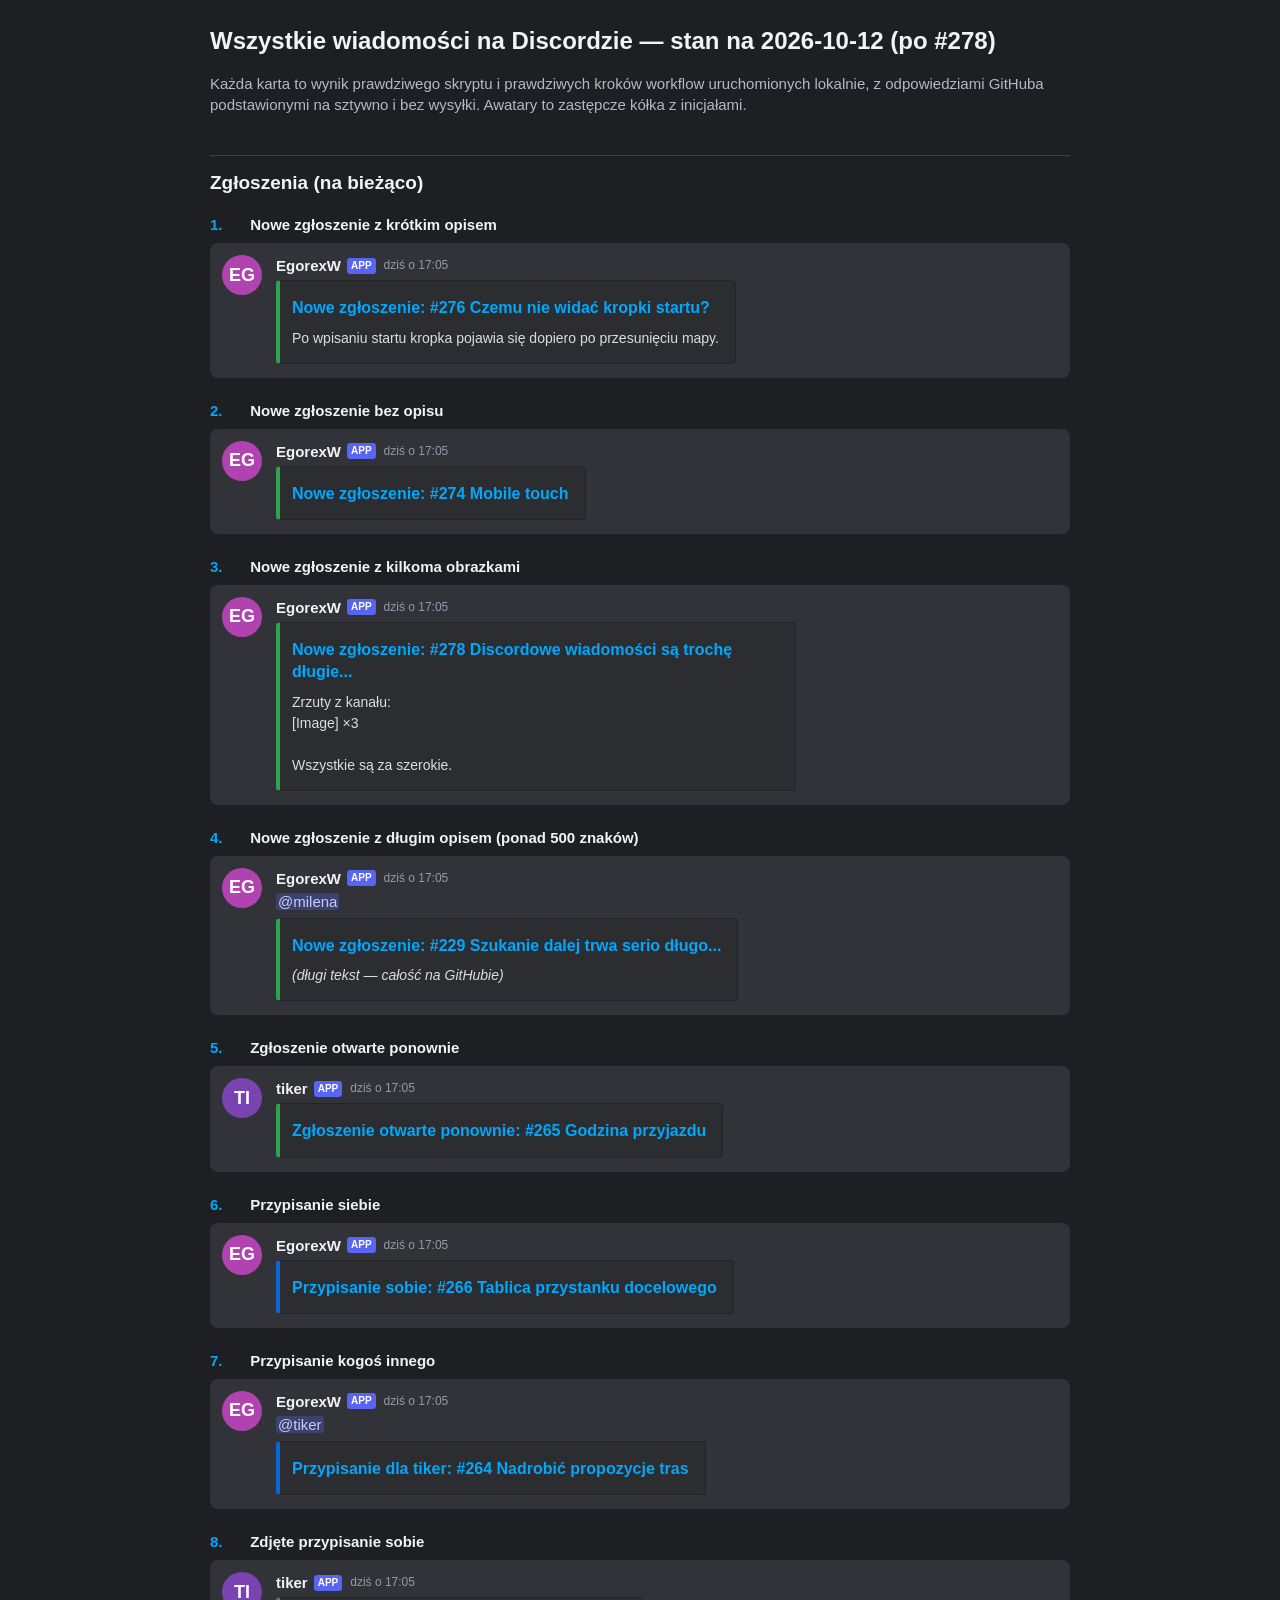
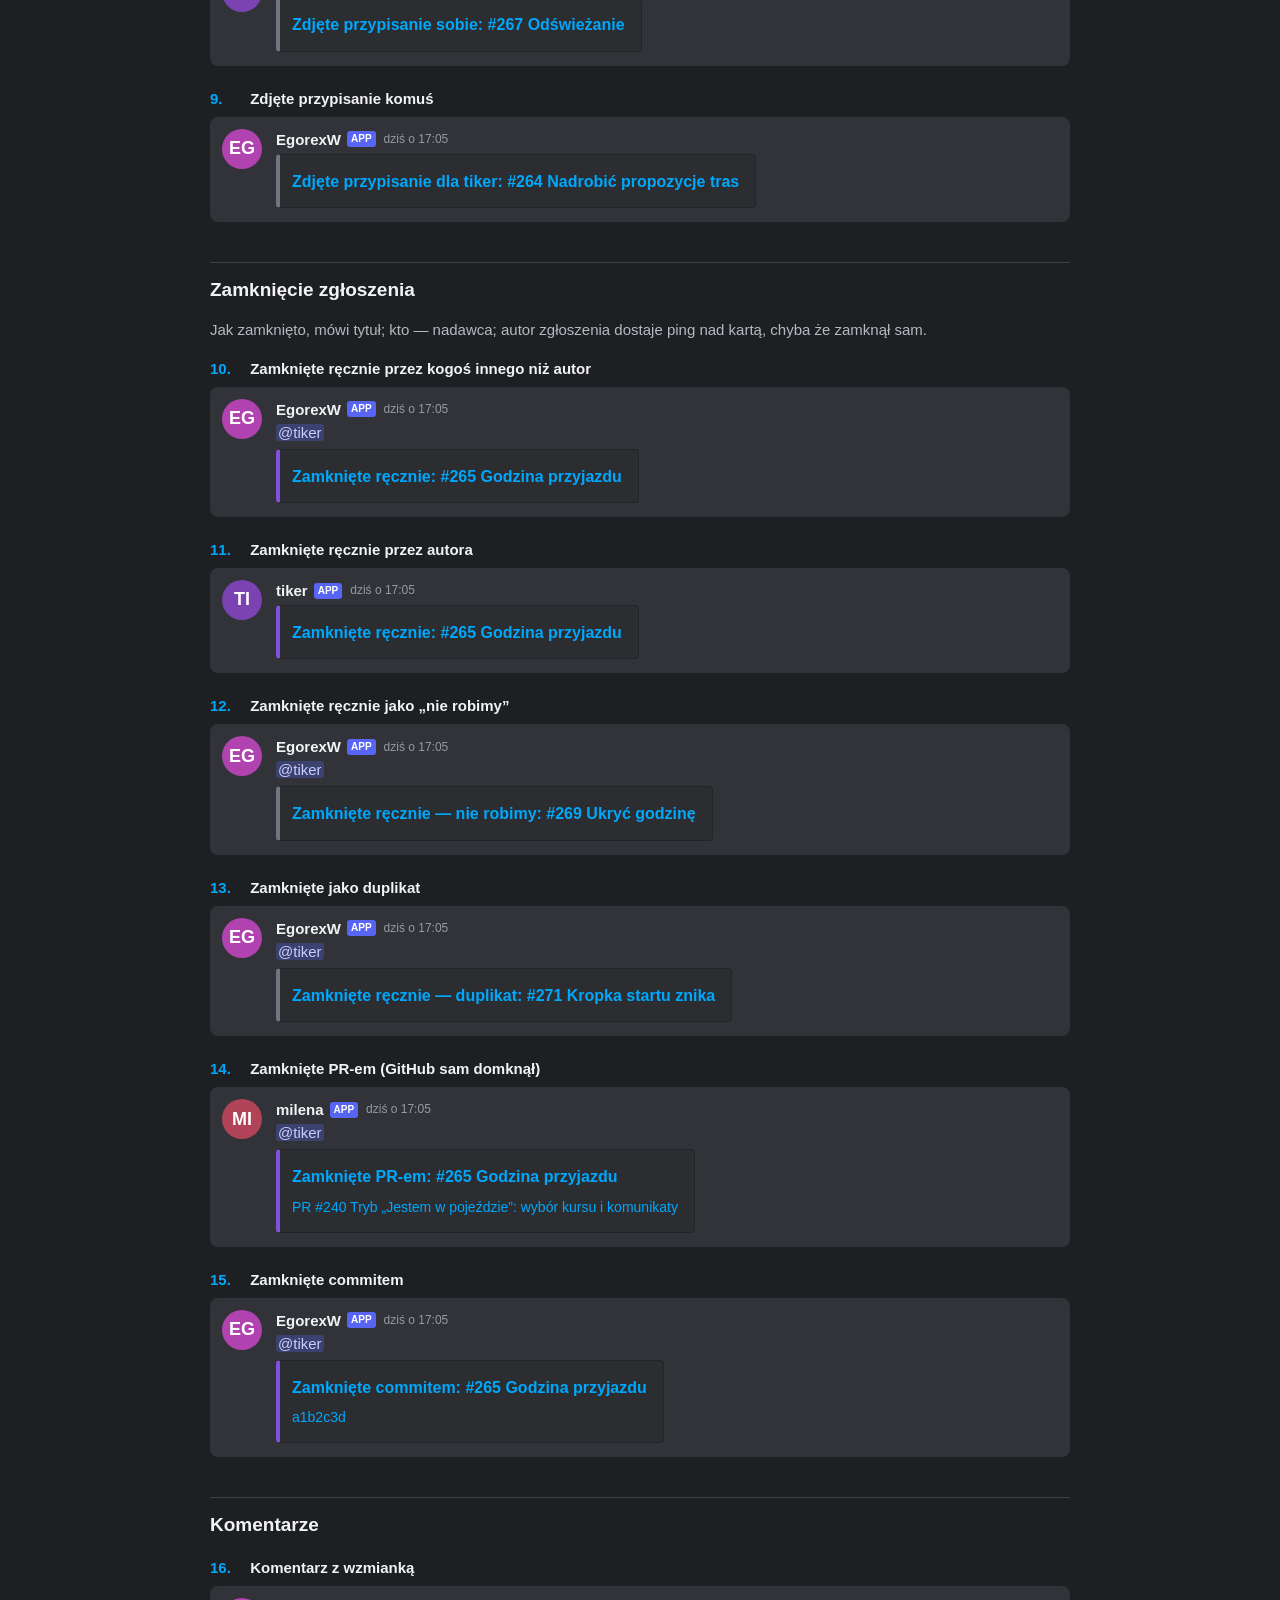
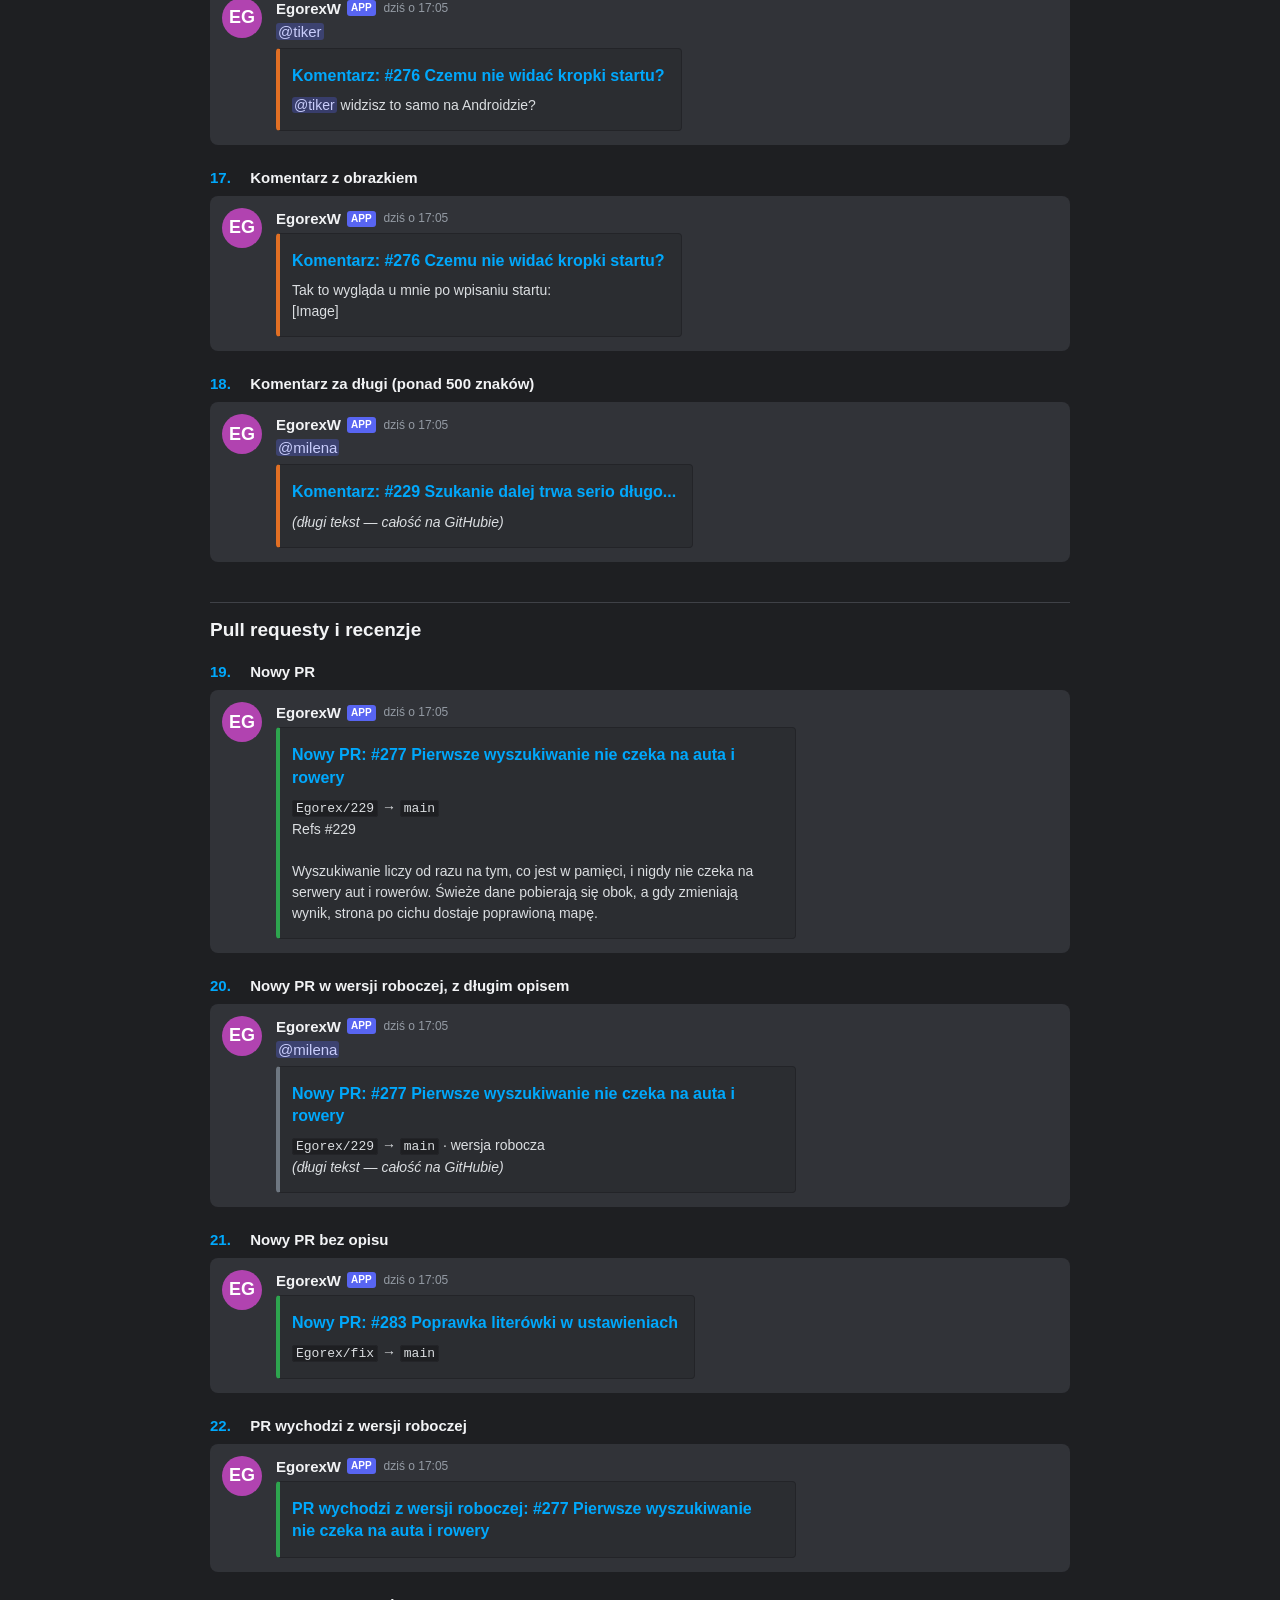
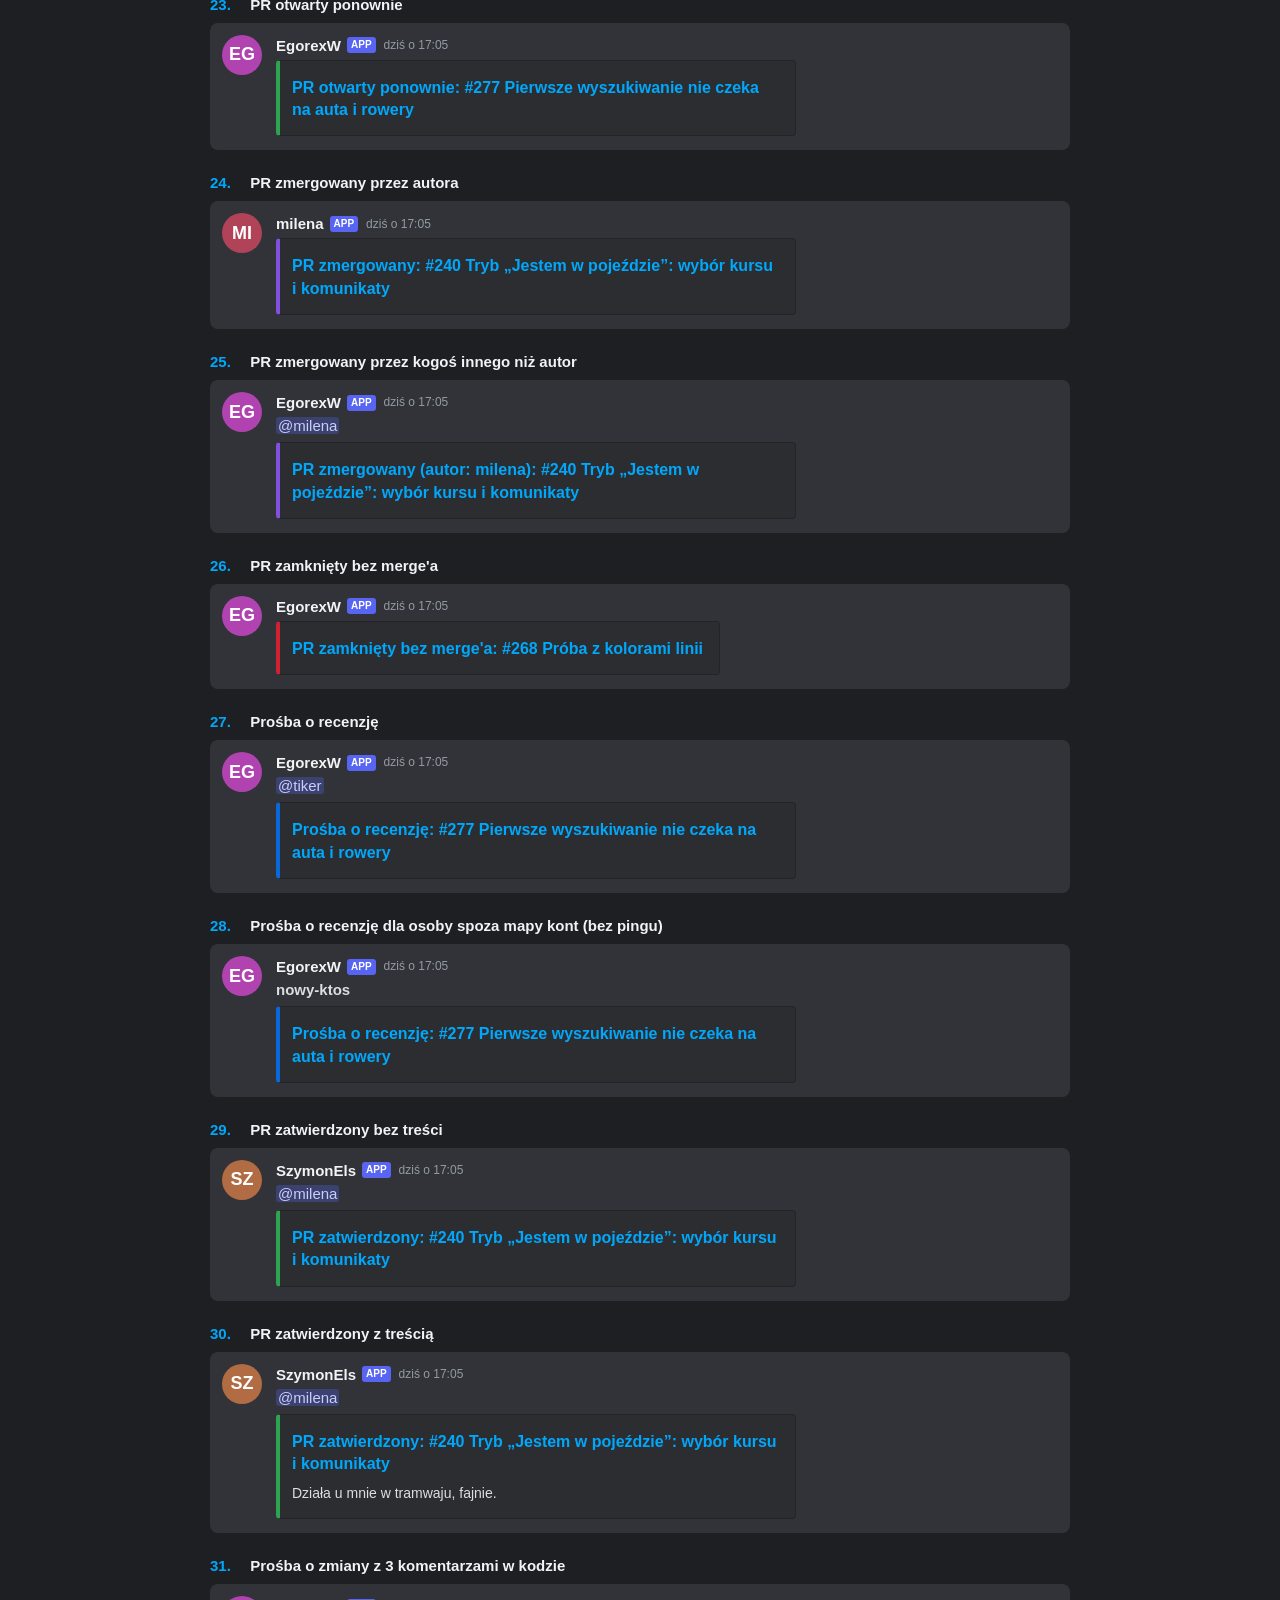
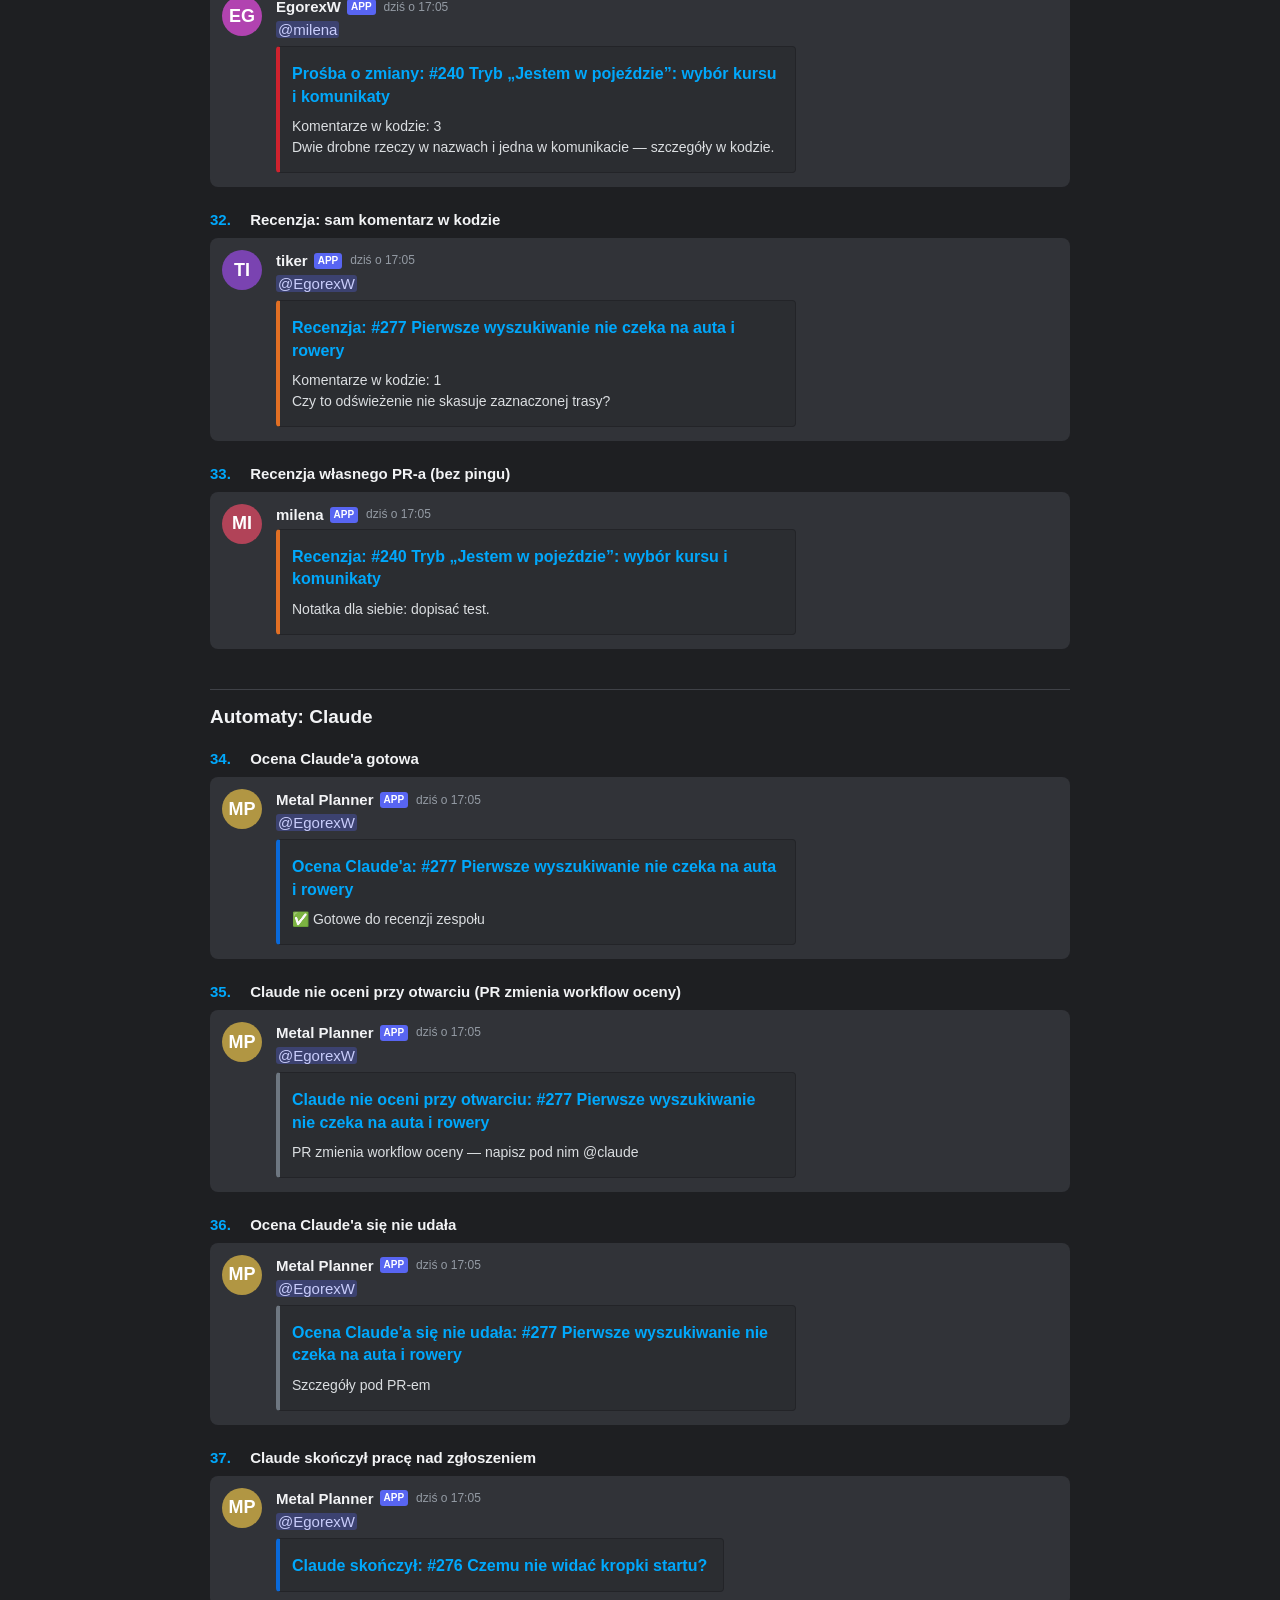
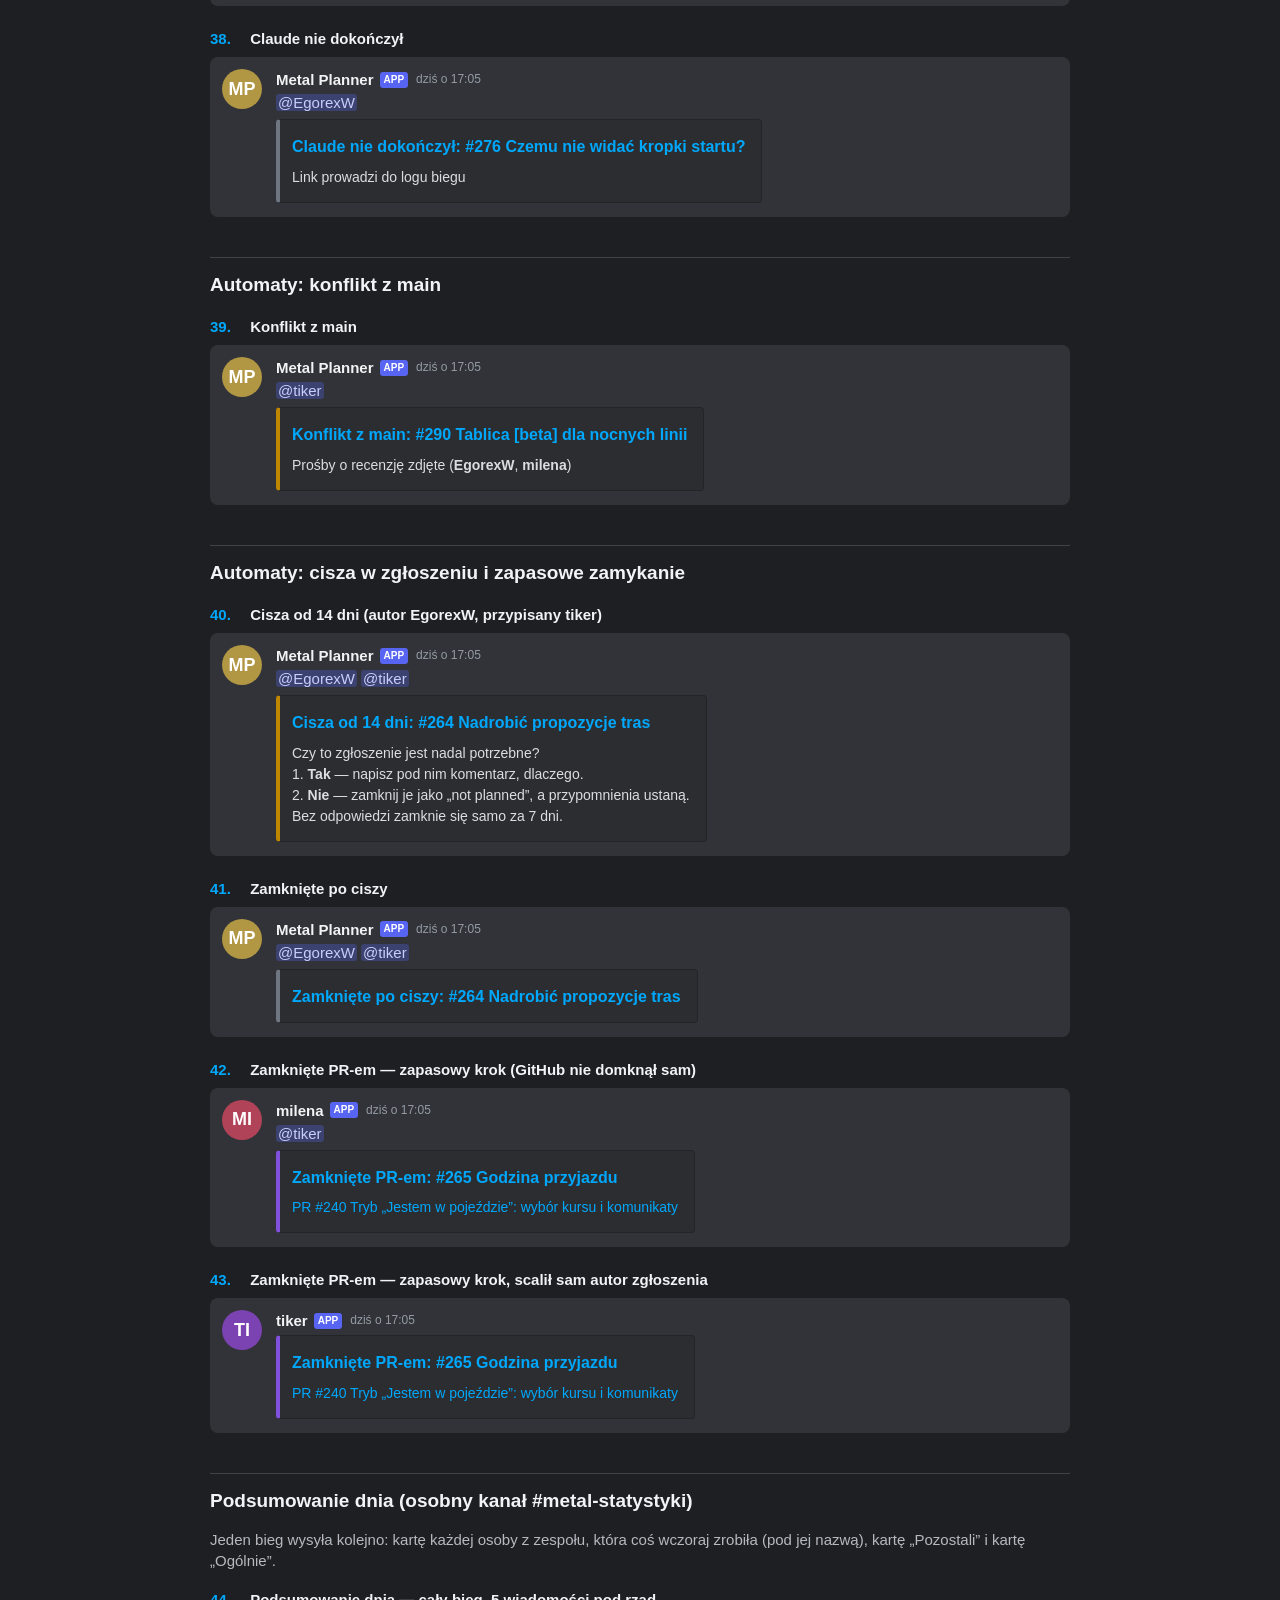
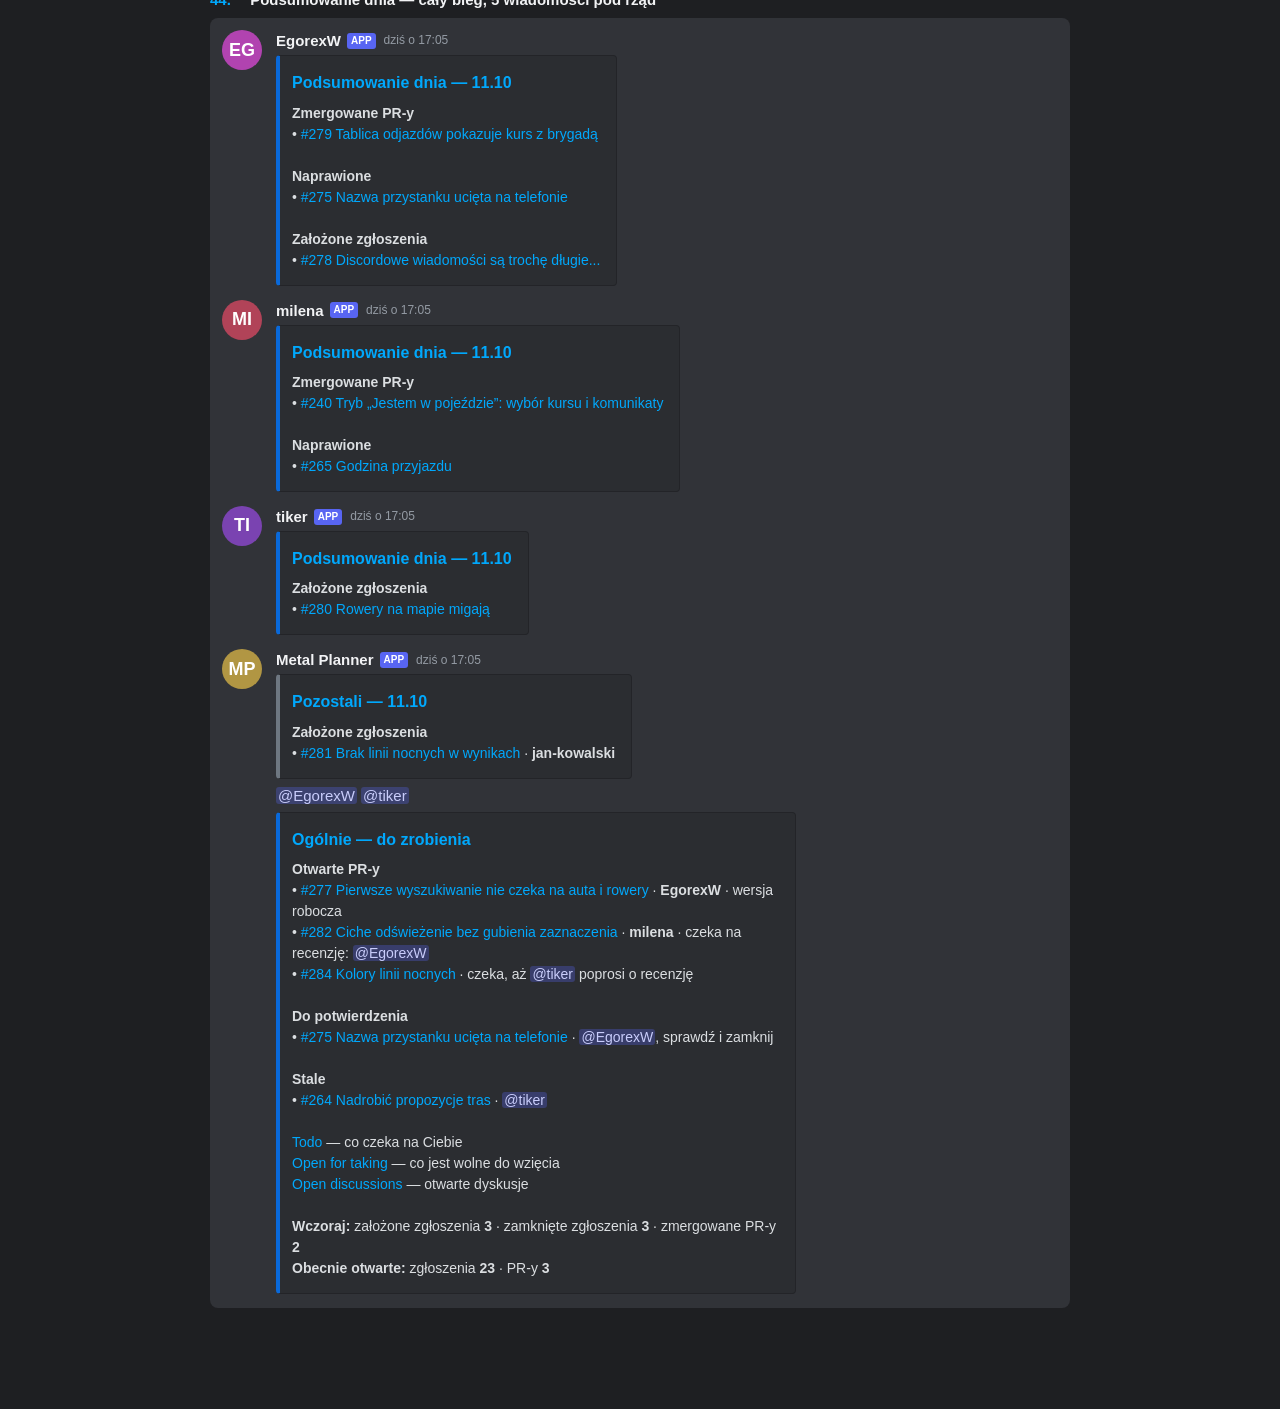
==== commit c9061362: "Merge origin/main into Egorex/contributing" ====
--- a/docs/discord-podglad.html
+++ b/docs/discord-podglad.html
@@ -30,60 +30,60 @@
 code{background:#1e1f22;border:1px solid #232428;border-radius:3px;padding:0 3px;font-size:13px}
 .bullet{display:inline-block;width:14px}
 </style></head><body><main>
-<h1>Wszystkie wiadomości na Discordzie — stan na 2026-10-12 (po #300)</h1>
+<h1>Wszystkie wiadomości na Discordzie — stan na 2026-10-12 (po #278)</h1>
 <p class="lead">Każda karta to wynik prawdziwego skryptu i prawdziwych kroków workflow uruchomionych lokalnie, z odpowiedziami GitHuba podstawionymi na sztywno i bez wysyłki. Awatary to zastępcze kółka z inicjałami.</p>
 <h2>Zgłoszenia (na bieżąco)</h2>
-<div class="block"><h3><span class="n">1.</span> Nowe zgłoszenie z krótkim opisem</h3><div class="col"><div class="msg"><span class="av" style="width:40px;height:40px;font-size:18px;background:hsl(301,45%,48%)">EG</span><div class="msgbody"><div class="hdr"><span class="bot">EgorexW</span><span class="app">APP</span><span class="time">dziś o 17:05</span></div><div class="embed" style="border-left-color:#2da44e"><div class="title">🎯 Nowe zgłoszenie: #276 Czemu nie widać kropki startu?</div><div class="desc">Po wpisaniu startu kropka pojawia się dopiero po przesunięciu mapy.</div></div></div></div></div></div>
-<div class="block"><h3><span class="n">2.</span> Nowe zgłoszenie bez opisu</h3><div class="col"><div class="msg"><span class="av" style="width:40px;height:40px;font-size:18px;background:hsl(301,45%,48%)">EG</span><div class="msgbody"><div class="hdr"><span class="bot">EgorexW</span><span class="app">APP</span><span class="time">dziś o 17:05</span></div><div class="embed" style="border-left-color:#2da44e"><div class="title">🎯 Nowe zgłoszenie: #274 Mobile touch</div></div></div></div></div></div>
-<div class="block"><h3><span class="n">3.</span> Nowe zgłoszenie z kilkoma obrazkami</h3><div class="col"><div class="msg"><span class="av" style="width:40px;height:40px;font-size:18px;background:hsl(301,45%,48%)">EG</span><div class="msgbody"><div class="hdr"><span class="bot">EgorexW</span><span class="app">APP</span><span class="time">dziś o 17:05</span></div><div class="embed" style="border-left-color:#2da44e"><div class="title">🎯 Nowe zgłoszenie: #278 Discordowe wiadomości są trochę długie...</div><div class="desc">Zrzuty z kanału:<br>[Image] ×3<br><br>Wszystkie są za szerokie.</div></div></div></div></div></div>
-<div class="block"><h3><span class="n">4.</span> Nowe zgłoszenie z długim opisem (ponad 500 znaków)</h3><div class="col"><div class="msg"><span class="av" style="width:40px;height:40px;font-size:18px;background:hsl(301,45%,48%)">EG</span><div class="msgbody"><div class="hdr"><span class="bot">EgorexW</span><span class="app">APP</span><span class="time">dziś o 17:05</span></div><div class="content"><span class="mention">@milena</span></div><div class="embed" style="border-left-color:#2da44e"><div class="title">🎯 Nowe zgłoszenie: #229 Szukanie dalej trwa serio długo...</div><div class="desc"><i>(długi tekst — całość na GitHubie)</i></div></div></div></div></div></div>
-<div class="block"><h3><span class="n">5.</span> Zgłoszenie otwarte ponownie</h3><div class="col"><div class="msg"><span class="av" style="width:40px;height:40px;font-size:18px;background:hsl(270,45%,48%)">TI</span><div class="msgbody"><div class="hdr"><span class="bot">tiker</span><span class="app">APP</span><span class="time">dziś o 17:05</span></div><div class="embed" style="border-left-color:#2da44e"><div class="title">🔄 Zgłoszenie otwarte ponownie: #265 Godzina przyjazdu</div></div></div></div></div></div>
-<div class="block"><h3><span class="n">6.</span> Przypisanie siebie</h3><div class="col"><div class="msg"><span class="av" style="width:40px;height:40px;font-size:18px;background:hsl(301,45%,48%)">EG</span><div class="msgbody"><div class="hdr"><span class="bot">EgorexW</span><span class="app">APP</span><span class="time">dziś o 17:05</span></div><div class="embed" style="border-left-color:#0969da"><div class="title">👤 Przypisanie sobie: #266 Tablica przystanku docelowego</div></div></div></div></div></div>
-<div class="block"><h3><span class="n">7.</span> Przypisanie kogoś innego</h3><div class="col"><div class="msg"><span class="av" style="width:40px;height:40px;font-size:18px;background:hsl(301,45%,48%)">EG</span><div class="msgbody"><div class="hdr"><span class="bot">EgorexW</span><span class="app">APP</span><span class="time">dziś o 17:05</span></div><div class="content"><span class="mention">@tiker</span></div><div class="embed" style="border-left-color:#0969da"><div class="title">👤 Przypisanie: #264 Nadrobić propozycje tras</div></div></div></div></div></div>
-<div class="block"><h3><span class="n">8.</span> Zdjęte przypisanie sobie</h3><div class="col"><div class="msg"><span class="av" style="width:40px;height:40px;font-size:18px;background:hsl(270,45%,48%)">TI</span><div class="msgbody"><div class="hdr"><span class="bot">tiker</span><span class="app">APP</span><span class="time">dziś o 17:05</span></div><div class="embed" style="border-left-color:#6e7781"><div class="title">↩️ Zdjęte przypisanie sobie: #267 Odświeżanie</div></div></div></div></div></div>
-<div class="block"><h3><span class="n">9.</span> Zdjęte przypisanie komuś</h3><div class="col"><div class="msg"><span class="av" style="width:40px;height:40px;font-size:18px;background:hsl(301,45%,48%)">EG</span><div class="msgbody"><div class="hdr"><span class="bot">EgorexW</span><span class="app">APP</span><span class="time">dziś o 17:05</span></div><div class="embed" style="border-left-color:#6e7781"><div class="title">↩️ Zdjęte przypisanie dla tiker: #264 Nadrobić propozycje tras</div></div></div></div></div></div>
+<div class="block"><h3><span class="n">1.</span> Nowe zgłoszenie z krótkim opisem</h3><div class="col"><div class="msg"><span class="av" style="width:40px;height:40px;font-size:18px;background:hsl(301,45%,48%)">EG</span><div class="msgbody"><div class="hdr"><span class="bot">EgorexW</span><span class="app">APP</span><span class="time">dziś o 17:05</span></div><div class="embed" style="border-left-color:#2da44e"><div class="title">Nowe zgłoszenie: #276 Czemu nie widać kropki startu?</div><div class="desc">Po wpisaniu startu kropka pojawia się dopiero po przesunięciu mapy.</div></div></div></div></div></div>
+<div class="block"><h3><span class="n">2.</span> Nowe zgłoszenie bez opisu</h3><div class="col"><div class="msg"><span class="av" style="width:40px;height:40px;font-size:18px;background:hsl(301,45%,48%)">EG</span><div class="msgbody"><div class="hdr"><span class="bot">EgorexW</span><span class="app">APP</span><span class="time">dziś o 17:05</span></div><div class="embed" style="border-left-color:#2da44e"><div class="title">Nowe zgłoszenie: #274 Mobile touch</div></div></div></div></div></div>
+<div class="block"><h3><span class="n">3.</span> Nowe zgłoszenie z kilkoma obrazkami</h3><div class="col"><div class="msg"><span class="av" style="width:40px;height:40px;font-size:18px;background:hsl(301,45%,48%)">EG</span><div class="msgbody"><div class="hdr"><span class="bot">EgorexW</span><span class="app">APP</span><span class="time">dziś o 17:05</span></div><div class="embed" style="border-left-color:#2da44e"><div class="title">Nowe zgłoszenie: #278 Discordowe wiadomości są trochę długie...</div><div class="desc">Zrzuty z kanału:<br>[Image] ×3<br><br>Wszystkie są za szerokie.</div></div></div></div></div></div>
+<div class="block"><h3><span class="n">4.</span> Nowe zgłoszenie z długim opisem (ponad 500 znaków)</h3><div class="col"><div class="msg"><span class="av" style="width:40px;height:40px;font-size:18px;background:hsl(301,45%,48%)">EG</span><div class="msgbody"><div class="hdr"><span class="bot">EgorexW</span><span class="app">APP</span><span class="time">dziś o 17:05</span></div><div class="content"><span class="mention">@milena</span></div><div class="embed" style="border-left-color:#2da44e"><div class="title">Nowe zgłoszenie: #229 Szukanie dalej trwa serio długo...</div><div class="desc"><i>(długi tekst — całość na GitHubie)</i></div></div></div></div></div></div>
+<div class="block"><h3><span class="n">5.</span> Zgłoszenie otwarte ponownie</h3><div class="col"><div class="msg"><span class="av" style="width:40px;height:40px;font-size:18px;background:hsl(270,45%,48%)">TI</span><div class="msgbody"><div class="hdr"><span class="bot">tiker</span><span class="app">APP</span><span class="time">dziś o 17:05</span></div><div class="embed" style="border-left-color:#2da44e"><div class="title">Zgłoszenie otwarte ponownie: #265 Godzina przyjazdu</div></div></div></div></div></div>
+<div class="block"><h3><span class="n">6.</span> Przypisanie siebie</h3><div class="col"><div class="msg"><span class="av" style="width:40px;height:40px;font-size:18px;background:hsl(301,45%,48%)">EG</span><div class="msgbody"><div class="hdr"><span class="bot">EgorexW</span><span class="app">APP</span><span class="time">dziś o 17:05</span></div><div class="embed" style="border-left-color:#0969da"><div class="title">Przypisanie sobie: #266 Tablica przystanku docelowego</div></div></div></div></div></div>
+<div class="block"><h3><span class="n">7.</span> Przypisanie kogoś innego</h3><div class="col"><div class="msg"><span class="av" style="width:40px;height:40px;font-size:18px;background:hsl(301,45%,48%)">EG</span><div class="msgbody"><div class="hdr"><span class="bot">EgorexW</span><span class="app">APP</span><span class="time">dziś o 17:05</span></div><div class="content"><span class="mention">@tiker</span></div><div class="embed" style="border-left-color:#0969da"><div class="title">Przypisanie dla tiker: #264 Nadrobić propozycje tras</div></div></div></div></div></div>
+<div class="block"><h3><span class="n">8.</span> Zdjęte przypisanie sobie</h3><div class="col"><div class="msg"><span class="av" style="width:40px;height:40px;font-size:18px;background:hsl(270,45%,48%)">TI</span><div class="msgbody"><div class="hdr"><span class="bot">tiker</span><span class="app">APP</span><span class="time">dziś o 17:05</span></div><div class="embed" style="border-left-color:#6e7781"><div class="title">Zdjęte przypisanie sobie: #267 Odświeżanie</div></div></div></div></div></div>
+<div class="block"><h3><span class="n">9.</span> Zdjęte przypisanie komuś</h3><div class="col"><div class="msg"><span class="av" style="width:40px;height:40px;font-size:18px;background:hsl(301,45%,48%)">EG</span><div class="msgbody"><div class="hdr"><span class="bot">EgorexW</span><span class="app">APP</span><span class="time">dziś o 17:05</span></div><div class="embed" style="border-left-color:#6e7781"><div class="title">Zdjęte przypisanie dla tiker: #264 Nadrobić propozycje tras</div></div></div></div></div></div>
 <h2>Zamknięcie zgłoszenia</h2>
 <p class="intro">Jak zamknięto, mówi tytuł; kto — nadawca; autor zgłoszenia dostaje ping nad kartą, chyba że zamknął sam.</p>
-<div class="block"><h3><span class="n">10.</span> Zamknięte ręcznie przez kogoś innego niż autor</h3><div class="col"><div class="msg"><span class="av" style="width:40px;height:40px;font-size:18px;background:hsl(301,45%,48%)">EG</span><div class="msgbody"><div class="hdr"><span class="bot">EgorexW</span><span class="app">APP</span><span class="time">dziś o 17:05</span></div><div class="content"><span class="mention">@tiker</span></div><div class="embed" style="border-left-color:#8250df"><div class="title">🔒 Zamknięte ręcznie: #265 Godzina przyjazdu</div></div></div></div></div></div>
-<div class="block"><h3><span class="n">11.</span> Zamknięte ręcznie przez autora</h3><div class="col"><div class="msg"><span class="av" style="width:40px;height:40px;font-size:18px;background:hsl(270,45%,48%)">TI</span><div class="msgbody"><div class="hdr"><span class="bot">tiker</span><span class="app">APP</span><span class="time">dziś o 17:05</span></div><div class="embed" style="border-left-color:#8250df"><div class="title">🔒 Zamknięte ręcznie: #265 Godzina przyjazdu</div></div></div></div></div></div>
-<div class="block"><h3><span class="n">12.</span> Zamknięte ręcznie jako „nie robimy”</h3><div class="col"><div class="msg"><span class="av" style="width:40px;height:40px;font-size:18px;background:hsl(301,45%,48%)">EG</span><div class="msgbody"><div class="hdr"><span class="bot">EgorexW</span><span class="app">APP</span><span class="time">dziś o 17:05</span></div><div class="content"><span class="mention">@tiker</span></div><div class="embed" style="border-left-color:#6e7781"><div class="title">🚫 Zamknięte ręcznie — nie robimy: #269 Ukryć godzinę</div></div></div></div></div></div>
-<div class="block"><h3><span class="n">13.</span> Zamknięte jako duplikat</h3><div class="col"><div class="msg"><span class="av" style="width:40px;height:40px;font-size:18px;background:hsl(301,45%,48%)">EG</span><div class="msgbody"><div class="hdr"><span class="bot">EgorexW</span><span class="app">APP</span><span class="time">dziś o 17:05</span></div><div class="content"><span class="mention">@tiker</span></div><div class="embed" style="border-left-color:#6e7781"><div class="title">📑 Zamknięte ręcznie — duplikat: #271 Kropka startu znika</div></div></div></div></div></div>
-<div class="block"><h3><span class="n">14.</span> Zamknięte PR-em (GitHub sam domknął)</h3><div class="col"><div class="msg"><span class="av" style="width:40px;height:40px;font-size:18px;background:hsl(349,45%,48%)">MI</span><div class="msgbody"><div class="hdr"><span class="bot">milena</span><span class="app">APP</span><span class="time">dziś o 17:05</span></div><div class="content"><span class="mention">@tiker</span></div><div class="embed" style="border-left-color:#8250df"><div class="title">🔒 Zamknięte PR-em: #265 Godzina przyjazdu</div><div class="desc">PR <span class="link">#240</span> Tryb „Jestem w pojeździe”: wybór kursu i komunikaty</div></div></div></div></div></div>
-<div class="block"><h3><span class="n">15.</span> Zamknięte commitem</h3><div class="col"><div class="msg"><span class="av" style="width:40px;height:40px;font-size:18px;background:hsl(301,45%,48%)">EG</span><div class="msgbody"><div class="hdr"><span class="bot">EgorexW</span><span class="app">APP</span><span class="time">dziś o 17:05</span></div><div class="content"><span class="mention">@tiker</span></div><div class="embed" style="border-left-color:#8250df"><div class="title">🔒 Zamknięte commitem: #265 Godzina przyjazdu</div><div class="desc">Commit: <span class="link">a1b2c3d</span></div></div></div></div></div></div>
+<div class="block"><h3><span class="n">10.</span> Zamknięte ręcznie przez kogoś innego niż autor</h3><div class="col"><div class="msg"><span class="av" style="width:40px;height:40px;font-size:18px;background:hsl(301,45%,48%)">EG</span><div class="msgbody"><div class="hdr"><span class="bot">EgorexW</span><span class="app">APP</span><span class="time">dziś o 17:05</span></div><div class="content"><span class="mention">@tiker</span></div><div class="embed" style="border-left-color:#8250df"><div class="title">Zamknięte ręcznie: #265 Godzina przyjazdu</div></div></div></div></div></div>
+<div class="block"><h3><span class="n">11.</span> Zamknięte ręcznie przez autora</h3><div class="col"><div class="msg"><span class="av" style="width:40px;height:40px;font-size:18px;background:hsl(270,45%,48%)">TI</span><div class="msgbody"><div class="hdr"><span class="bot">tiker</span><span class="app">APP</span><span class="time">dziś o 17:05</span></div><div class="embed" style="border-left-color:#8250df"><div class="title">Zamknięte ręcznie: #265 Godzina przyjazdu</div></div></div></div></div></div>
+<div class="block"><h3><span class="n">12.</span> Zamknięte ręcznie jako „nie robimy”</h3><div class="col"><div class="msg"><span class="av" style="width:40px;height:40px;font-size:18px;background:hsl(301,45%,48%)">EG</span><div class="msgbody"><div class="hdr"><span class="bot">EgorexW</span><span class="app">APP</span><span class="time">dziś o 17:05</span></div><div class="content"><span class="mention">@tiker</span></div><div class="embed" style="border-left-color:#6e7781"><div class="title">Zamknięte ręcznie — nie robimy: #269 Ukryć godzinę</div></div></div></div></div></div>
+<div class="block"><h3><span class="n">13.</span> Zamknięte jako duplikat</h3><div class="col"><div class="msg"><span class="av" style="width:40px;height:40px;font-size:18px;background:hsl(301,45%,48%)">EG</span><div class="msgbody"><div class="hdr"><span class="bot">EgorexW</span><span class="app">APP</span><span class="time">dziś o 17:05</span></div><div class="content"><span class="mention">@tiker</span></div><div class="embed" style="border-left-color:#6e7781"><div class="title">Zamknięte ręcznie — duplikat: #271 Kropka startu znika</div></div></div></div></div></div>
+<div class="block"><h3><span class="n">14.</span> Zamknięte PR-em (GitHub sam domknął)</h3><div class="col"><div class="msg"><span class="av" style="width:40px;height:40px;font-size:18px;background:hsl(349,45%,48%)">MI</span><div class="msgbody"><div class="hdr"><span class="bot">milena</span><span class="app">APP</span><span class="time">dziś o 17:05</span></div><div class="content"><span class="mention">@tiker</span></div><div class="embed" style="border-left-color:#8250df"><div class="title">Zamknięte PR-em: #265 Godzina przyjazdu</div><div class="desc"><span class="link">PR #240 Tryb „Jestem w pojeździe”: wybór kursu i komunikaty</span></div></div></div></div></div></div>
+<div class="block"><h3><span class="n">15.</span> Zamknięte commitem</h3><div class="col"><div class="msg"><span class="av" style="width:40px;height:40px;font-size:18px;background:hsl(301,45%,48%)">EG</span><div class="msgbody"><div class="hdr"><span class="bot">EgorexW</span><span class="app">APP</span><span class="time">dziś o 17:05</span></div><div class="content"><span class="mention">@tiker</span></div><div class="embed" style="border-left-color:#8250df"><div class="title">Zamknięte commitem: #265 Godzina przyjazdu</div><div class="desc"><span class="link">a1b2c3d</span></div></div></div></div></div></div>
 <h2>Komentarze</h2>
-<div class="block"><h3><span class="n">16.</span> Komentarz z wzmianką</h3><div class="col"><div class="msg"><span class="av" style="width:40px;height:40px;font-size:18px;background:hsl(301,45%,48%)">EG</span><div class="msgbody"><div class="hdr"><span class="bot">EgorexW</span><span class="app">APP</span><span class="time">dziś o 17:05</span></div><div class="content"><span class="mention">@tiker</span></div><div class="embed" style="border-left-color:#e16f24"><div class="title">💬 Komentarz: #276 Czemu nie widać kropki startu?</div><div class="desc"><span class="mention">@tiker</span> widzisz to samo na Androidzie?</div></div></div></div></div></div>
-<div class="block"><h3><span class="n">17.</span> Komentarz z obrazkiem</h3><div class="col"><div class="msg"><span class="av" style="width:40px;height:40px;font-size:18px;background:hsl(301,45%,48%)">EG</span><div class="msgbody"><div class="hdr"><span class="bot">EgorexW</span><span class="app">APP</span><span class="time">dziś o 17:05</span></div><div class="embed" style="border-left-color:#e16f24"><div class="title">💬 Komentarz: #276 Czemu nie widać kropki startu?</div><div class="desc">Tak to wygląda u mnie po wpisaniu startu:<br>[Image]</div></div></div></div></div></div>
-<div class="block"><h3><span class="n">18.</span> Komentarz za długi (ponad 500 znaków)</h3><div class="col"><div class="msg"><span class="av" style="width:40px;height:40px;font-size:18px;background:hsl(301,45%,48%)">EG</span><div class="msgbody"><div class="hdr"><span class="bot">EgorexW</span><span class="app">APP</span><span class="time">dziś o 17:05</span></div><div class="content"><span class="mention">@milena</span></div><div class="embed" style="border-left-color:#e16f24"><div class="title">💬 Komentarz: #229 Szukanie dalej trwa serio długo...</div><div class="desc"><i>(długi tekst — całość na GitHubie)</i></div></div></div></div></div></div>
+<div class="block"><h3><span class="n">16.</span> Komentarz z wzmianką</h3><div class="col"><div class="msg"><span class="av" style="width:40px;height:40px;font-size:18px;background:hsl(301,45%,48%)">EG</span><div class="msgbody"><div class="hdr"><span class="bot">EgorexW</span><span class="app">APP</span><span class="time">dziś o 17:05</span></div><div class="content"><span class="mention">@tiker</span></div><div class="embed" style="border-left-color:#e16f24"><div class="title">Komentarz: #276 Czemu nie widać kropki startu?</div><div class="desc"><span class="mention">@tiker</span> widzisz to samo na Androidzie?</div></div></div></div></div></div>
+<div class="block"><h3><span class="n">17.</span> Komentarz z obrazkiem</h3><div class="col"><div class="msg"><span class="av" style="width:40px;height:40px;font-size:18px;background:hsl(301,45%,48%)">EG</span><div class="msgbody"><div class="hdr"><span class="bot">EgorexW</span><span class="app">APP</span><span class="time">dziś o 17:05</span></div><div class="embed" style="border-left-color:#e16f24"><div class="title">Komentarz: #276 Czemu nie widać kropki startu?</div><div class="desc">Tak to wygląda u mnie po wpisaniu startu:<br>[Image]</div></div></div></div></div></div>
+<div class="block"><h3><span class="n">18.</span> Komentarz za długi (ponad 500 znaków)</h3><div class="col"><div class="msg"><span class="av" style="width:40px;height:40px;font-size:18px;background:hsl(301,45%,48%)">EG</span><div class="msgbody"><div class="hdr"><span class="bot">EgorexW</span><span class="app">APP</span><span class="time">dziś o 17:05</span></div><div class="content"><span class="mention">@milena</span></div><div class="embed" style="border-left-color:#e16f24"><div class="title">Komentarz: #229 Szukanie dalej trwa serio długo...</div><div class="desc"><i>(długi tekst — całość na GitHubie)</i></div></div></div></div></div></div>
 <h2>Pull requesty i recenzje</h2>
-<div class="block"><h3><span class="n">19.</span> Nowy PR</h3><div class="col"><div class="msg"><span class="av" style="width:40px;height:40px;font-size:18px;background:hsl(301,45%,48%)">EG</span><div class="msgbody"><div class="hdr"><span class="bot">EgorexW</span><span class="app">APP</span><span class="time">dziś o 17:05</span></div><div class="embed" style="border-left-color:#2da44e"><div class="title">📦 Nowy PR: #277 Pierwsze wyszukiwanie nie czeka na auta i rowery</div><div class="desc"><code>Egorex/229</code> → <code>main</code><br>Refs #229<br><br>Wyszukiwanie liczy od razu na tym, co jest w pamięci, i nigdy nie czeka na serwery aut i rowerów. Świeże dane pobierają się obok, a gdy zmieniają wynik, strona po cichu dostaje poprawioną mapę.</div></div></div></div></div></div>
-<div class="block"><h3><span class="n">20.</span> Nowy PR w wersji roboczej, z długim opisem</h3><div class="col"><div class="msg"><span class="av" style="width:40px;height:40px;font-size:18px;background:hsl(301,45%,48%)">EG</span><div class="msgbody"><div class="hdr"><span class="bot">EgorexW</span><span class="app">APP</span><span class="time">dziś o 17:05</span></div><div class="content"><span class="mention">@milena</span></div><div class="embed" style="border-left-color:#6e7781"><div class="title">🚧 Nowy PR: #277 Pierwsze wyszukiwanie nie czeka na auta i rowery</div><div class="desc"><code>Egorex/229</code> → <code>main</code> · wersja robocza<br><i>(długi tekst — całość na GitHubie)</i></div></div></div></div></div></div>
-<div class="block"><h3><span class="n">21.</span> Nowy PR bez opisu</h3><div class="col"><div class="msg"><span class="av" style="width:40px;height:40px;font-size:18px;background:hsl(301,45%,48%)">EG</span><div class="msgbody"><div class="hdr"><span class="bot">EgorexW</span><span class="app">APP</span><span class="time">dziś o 17:05</span></div><div class="embed" style="border-left-color:#2da44e"><div class="title">📦 Nowy PR: #283 Poprawka literówki w ustawieniach</div><div class="desc"><code>Egorex/fix</code> → <code>main</code></div></div></div></div></div></div>
-<div class="block"><h3><span class="n">22.</span> PR wychodzi z wersji roboczej</h3><div class="col"><div class="msg"><span class="av" style="width:40px;height:40px;font-size:18px;background:hsl(301,45%,48%)">EG</span><div class="msgbody"><div class="hdr"><span class="bot">EgorexW</span><span class="app">APP</span><span class="time">dziś o 17:05</span></div><div class="embed" style="border-left-color:#2da44e"><div class="title">🚀 PR wychodzi z wersji roboczej: #277 Pierwsze wyszukiwanie nie czeka na auta i rowery</div></div></div></div></div></div>
-<div class="block"><h3><span class="n">23.</span> PR otwarty ponownie</h3><div class="col"><div class="msg"><span class="av" style="width:40px;height:40px;font-size:18px;background:hsl(301,45%,48%)">EG</span><div class="msgbody"><div class="hdr"><span class="bot">EgorexW</span><span class="app">APP</span><span class="time">dziś o 17:05</span></div><div class="embed" style="border-left-color:#2da44e"><div class="title">🔄 PR otwarty ponownie: #277 Pierwsze wyszukiwanie nie czeka na auta i rowery</div></div></div></div></div></div>
-<div class="block"><h3><span class="n">24.</span> PR zmergowany przez autora</h3><div class="col"><div class="msg"><span class="av" style="width:40px;height:40px;font-size:18px;background:hsl(349,45%,48%)">MI</span><div class="msgbody"><div class="hdr"><span class="bot">milena</span><span class="app">APP</span><span class="time">dziś o 17:05</span></div><div class="embed" style="border-left-color:#8250df"><div class="title">🔀 PR zmergowany: #240 Tryb „Jestem w pojeździe”: wybór kursu i komunikaty</div></div></div></div></div></div>
-<div class="block"><h3><span class="n">25.</span> PR zmergowany przez kogoś innego niż autor</h3><div class="col"><div class="msg"><span class="av" style="width:40px;height:40px;font-size:18px;background:hsl(301,45%,48%)">EG</span><div class="msgbody"><div class="hdr"><span class="bot">EgorexW</span><span class="app">APP</span><span class="time">dziś o 17:05</span></div><div class="content"><span class="mention">@milena</span></div><div class="embed" style="border-left-color:#8250df"><div class="title">🔀 PR zmergowany: #240 Tryb „Jestem w pojeździe”: wybór kursu i komunikaty</div></div></div></div></div></div>
-<div class="block"><h3><span class="n">26.</span> PR zamknięty bez merge&#x27;a</h3><div class="col"><div class="msg"><span class="av" style="width:40px;height:40px;font-size:18px;background:hsl(301,45%,48%)">EG</span><div class="msgbody"><div class="hdr"><span class="bot">EgorexW</span><span class="app">APP</span><span class="time">dziś o 17:05</span></div><div class="embed" style="border-left-color:#cf222e"><div class="title">🚫 PR zamknięty bez merge&#x27;a: #268 Próba z kolorami linii</div></div></div></div></div></div>
-<div class="block"><h3><span class="n">27.</span> Prośba o recenzję</h3><div class="col"><div class="msg"><span class="av" style="width:40px;height:40px;font-size:18px;background:hsl(301,45%,48%)">EG</span><div class="msgbody"><div class="hdr"><span class="bot">EgorexW</span><span class="app">APP</span><span class="time">dziś o 17:05</span></div><div class="content"><span class="mention">@tiker</span></div><div class="embed" style="border-left-color:#0969da"><div class="title">📝 Prośba o recenzję: #277 Pierwsze wyszukiwanie nie czeka na auta i rowery</div></div></div></div></div></div>
-<div class="block"><h3><span class="n">28.</span> Prośba o recenzję dla osoby spoza mapy kont (bez pingu)</h3><div class="col"><div class="msg"><span class="av" style="width:40px;height:40px;font-size:18px;background:hsl(301,45%,48%)">EG</span><div class="msgbody"><div class="hdr"><span class="bot">EgorexW</span><span class="app">APP</span><span class="time">dziś o 17:05</span></div><div class="content"><b>nowy-ktos</b></div><div class="embed" style="border-left-color:#0969da"><div class="title">📝 Prośba o recenzję: #277 Pierwsze wyszukiwanie nie czeka na auta i rowery</div></div></div></div></div></div>
-<div class="block"><h3><span class="n">29.</span> PR zatwierdzony bez treści</h3><div class="col"><div class="msg"><span class="av" style="width:40px;height:40px;font-size:18px;background:hsl(22,45%,48%)">SZ</span><div class="msgbody"><div class="hdr"><span class="bot">SzymonEls</span><span class="app">APP</span><span class="time">dziś o 17:05</span></div><div class="content"><span class="mention">@milena</span></div><div class="embed" style="border-left-color:#2da44e"><div class="title">✅ PR zatwierdzony: #240 Tryb „Jestem w pojeździe”: wybór kursu i komunikaty</div></div></div></div></div></div>
-<div class="block"><h3><span class="n">30.</span> PR zatwierdzony z treścią</h3><div class="col"><div class="msg"><span class="av" style="width:40px;height:40px;font-size:18px;background:hsl(22,45%,48%)">SZ</span><div class="msgbody"><div class="hdr"><span class="bot">SzymonEls</span><span class="app">APP</span><span class="time">dziś o 17:05</span></div><div class="content"><span class="mention">@milena</span></div><div class="embed" style="border-left-color:#2da44e"><div class="title">✅ PR zatwierdzony: #240 Tryb „Jestem w pojeździe”: wybór kursu i komunikaty</div><div class="desc">Działa u mnie w tramwaju, fajnie.</div></div></div></div></div></div>
-<div class="block"><h3><span class="n">31.</span> Prośba o zmiany z 3 komentarzami w kodzie</h3><div class="col"><div class="msg"><span class="av" style="width:40px;height:40px;font-size:18px;background:hsl(301,45%,48%)">EG</span><div class="msgbody"><div class="hdr"><span class="bot">EgorexW</span><span class="app">APP</span><span class="time">dziś o 17:05</span></div><div class="content"><span class="mention">@milena</span></div><div class="embed" style="border-left-color:#cf222e"><div class="title">🛠️ Prośba o zmiany: #240 Tryb „Jestem w pojeździe”: wybór kursu i komunikaty</div><div class="desc">Komentarze w kodzie: 3<br>Dwie drobne rzeczy w nazwach i jedna w komunikacie — szczegóły w kodzie.</div></div></div></div></div></div>
-<div class="block"><h3><span class="n">32.</span> Recenzja: sam komentarz w kodzie</h3><div class="col"><div class="msg"><span class="av" style="width:40px;height:40px;font-size:18px;background:hsl(270,45%,48%)">TI</span><div class="msgbody"><div class="hdr"><span class="bot">tiker</span><span class="app">APP</span><span class="time">dziś o 17:05</span></div><div class="content"><span class="mention">@EgorexW</span></div><div class="embed" style="border-left-color:#e16f24"><div class="title">💬 Recenzja: #277 Pierwsze wyszukiwanie nie czeka na auta i rowery</div><div class="desc">Komentarze w kodzie: 1<br>Czy to odświeżenie nie skasuje zaznaczonej trasy?</div></div></div></div></div></div>
-<div class="block"><h3><span class="n">33.</span> Recenzja własnego PR-a (bez pingu)</h3><div class="col"><div class="msg"><span class="av" style="width:40px;height:40px;font-size:18px;background:hsl(349,45%,48%)">MI</span><div class="msgbody"><div class="hdr"><span class="bot">milena</span><span class="app">APP</span><span class="time">dziś o 17:05</span></div><div class="embed" style="border-left-color:#e16f24"><div class="title">💬 Recenzja: #240 Tryb „Jestem w pojeździe”: wybór kursu i komunikaty</div><div class="desc">Notatka dla siebie: dopisać test.</div></div></div></div></div></div>
+<div class="block"><h3><span class="n">19.</span> Nowy PR</h3><div class="col"><div class="msg"><span class="av" style="width:40px;height:40px;font-size:18px;background:hsl(301,45%,48%)">EG</span><div class="msgbody"><div class="hdr"><span class="bot">EgorexW</span><span class="app">APP</span><span class="time">dziś o 17:05</span></div><div class="embed" style="border-left-color:#2da44e"><div class="title">Nowy PR: #277 Pierwsze wyszukiwanie nie czeka na auta i rowery</div><div class="desc"><code>Egorex/229</code> → <code>main</code><br>Refs #229<br><br>Wyszukiwanie liczy od razu na tym, co jest w pamięci, i nigdy nie czeka na serwery aut i rowerów. Świeże dane pobierają się obok, a gdy zmieniają wynik, strona po cichu dostaje poprawioną mapę.</div></div></div></div></div></div>
+<div class="block"><h3><span class="n">20.</span> Nowy PR w wersji roboczej, z długim opisem</h3><div class="col"><div class="msg"><span class="av" style="width:40px;height:40px;font-size:18px;background:hsl(301,45%,48%)">EG</span><div class="msgbody"><div class="hdr"><span class="bot">EgorexW</span><span class="app">APP</span><span class="time">dziś o 17:05</span></div><div class="content"><span class="mention">@milena</span></div><div class="embed" style="border-left-color:#6e7781"><div class="title">Nowy PR: #277 Pierwsze wyszukiwanie nie czeka na auta i rowery</div><div class="desc"><code>Egorex/229</code> → <code>main</code> · wersja robocza<br><i>(długi tekst — całość na GitHubie)</i></div></div></div></div></div></div>
+<div class="block"><h3><span class="n">21.</span> Nowy PR bez opisu</h3><div class="col"><div class="msg"><span class="av" style="width:40px;height:40px;font-size:18px;background:hsl(301,45%,48%)">EG</span><div class="msgbody"><div class="hdr"><span class="bot">EgorexW</span><span class="app">APP</span><span class="time">dziś o 17:05</span></div><div class="embed" style="border-left-color:#2da44e"><div class="title">Nowy PR: #283 Poprawka literówki w ustawieniach</div><div class="desc"><code>Egorex/fix</code> → <code>main</code></div></div></div></div></div></div>
+<div class="block"><h3><span class="n">22.</span> PR wychodzi z wersji roboczej</h3><div class="col"><div class="msg"><span class="av" style="width:40px;height:40px;font-size:18px;background:hsl(301,45%,48%)">EG</span><div class="msgbody"><div class="hdr"><span class="bot">EgorexW</span><span class="app">APP</span><span class="time">dziś o 17:05</span></div><div class="embed" style="border-left-color:#2da44e"><div class="title">PR wychodzi z wersji roboczej: #277 Pierwsze wyszukiwanie nie czeka na auta i rowery</div></div></div></div></div></div>
+<div class="block"><h3><span class="n">23.</span> PR otwarty ponownie</h3><div class="col"><div class="msg"><span class="av" style="width:40px;height:40px;font-size:18px;background:hsl(301,45%,48%)">EG</span><div class="msgbody"><div class="hdr"><span class="bot">EgorexW</span><span class="app">APP</span><span class="time">dziś o 17:05</span></div><div class="embed" style="border-left-color:#2da44e"><div class="title">PR otwarty ponownie: #277 Pierwsze wyszukiwanie nie czeka na auta i rowery</div></div></div></div></div></div>
+<div class="block"><h3><span class="n">24.</span> PR zmergowany przez autora</h3><div class="col"><div class="msg"><span class="av" style="width:40px;height:40px;font-size:18px;background:hsl(349,45%,48%)">MI</span><div class="msgbody"><div class="hdr"><span class="bot">milena</span><span class="app">APP</span><span class="time">dziś o 17:05</span></div><div class="embed" style="border-left-color:#8250df"><div class="title">PR zmergowany: #240 Tryb „Jestem w pojeździe”: wybór kursu i komunikaty</div></div></div></div></div></div>
+<div class="block"><h3><span class="n">25.</span> PR zmergowany przez kogoś innego niż autor</h3><div class="col"><div class="msg"><span class="av" style="width:40px;height:40px;font-size:18px;background:hsl(301,45%,48%)">EG</span><div class="msgbody"><div class="hdr"><span class="bot">EgorexW</span><span class="app">APP</span><span class="time">dziś o 17:05</span></div><div class="content"><span class="mention">@milena</span></div><div class="embed" style="border-left-color:#8250df"><div class="title">PR zmergowany (autor: milena): #240 Tryb „Jestem w pojeździe”: wybór kursu i komunikaty</div></div></div></div></div></div>
+<div class="block"><h3><span class="n">26.</span> PR zamknięty bez merge&#x27;a</h3><div class="col"><div class="msg"><span class="av" style="width:40px;height:40px;font-size:18px;background:hsl(301,45%,48%)">EG</span><div class="msgbody"><div class="hdr"><span class="bot">EgorexW</span><span class="app">APP</span><span class="time">dziś o 17:05</span></div><div class="embed" style="border-left-color:#cf222e"><div class="title">PR zamknięty bez merge&#x27;a: #268 Próba z kolorami linii</div></div></div></div></div></div>
+<div class="block"><h3><span class="n">27.</span> Prośba o recenzję</h3><div class="col"><div class="msg"><span class="av" style="width:40px;height:40px;font-size:18px;background:hsl(301,45%,48%)">EG</span><div class="msgbody"><div class="hdr"><span class="bot">EgorexW</span><span class="app">APP</span><span class="time">dziś o 17:05</span></div><div class="content"><span class="mention">@tiker</span></div><div class="embed" style="border-left-color:#0969da"><div class="title">Prośba o recenzję: #277 Pierwsze wyszukiwanie nie czeka na auta i rowery</div></div></div></div></div></div>
+<div class="block"><h3><span class="n">28.</span> Prośba o recenzję dla osoby spoza mapy kont (bez pingu)</h3><div class="col"><div class="msg"><span class="av" style="width:40px;height:40px;font-size:18px;background:hsl(301,45%,48%)">EG</span><div class="msgbody"><div class="hdr"><span class="bot">EgorexW</span><span class="app">APP</span><span class="time">dziś o 17:05</span></div><div class="content"><b>nowy-ktos</b></div><div class="embed" style="border-left-color:#0969da"><div class="title">Prośba o recenzję: #277 Pierwsze wyszukiwanie nie czeka na auta i rowery</div></div></div></div></div></div>
+<div class="block"><h3><span class="n">29.</span> PR zatwierdzony bez treści</h3><div class="col"><div class="msg"><span class="av" style="width:40px;height:40px;font-size:18px;background:hsl(22,45%,48%)">SZ</span><div class="msgbody"><div class="hdr"><span class="bot">SzymonEls</span><span class="app">APP</span><span class="time">dziś o 17:05</span></div><div class="content"><span class="mention">@milena</span></div><div class="embed" style="border-left-color:#2da44e"><div class="title">PR zatwierdzony: #240 Tryb „Jestem w pojeździe”: wybór kursu i komunikaty</div></div></div></div></div></div>
+<div class="block"><h3><span class="n">30.</span> PR zatwierdzony z treścią</h3><div class="col"><div class="msg"><span class="av" style="width:40px;height:40px;font-size:18px;background:hsl(22,45%,48%)">SZ</span><div class="msgbody"><div class="hdr"><span class="bot">SzymonEls</span><span class="app">APP</span><span class="time">dziś o 17:05</span></div><div class="content"><span class="mention">@milena</span></div><div class="embed" style="border-left-color:#2da44e"><div class="title">PR zatwierdzony: #240 Tryb „Jestem w pojeździe”: wybór kursu i komunikaty</div><div class="desc">Działa u mnie w tramwaju, fajnie.</div></div></div></div></div></div>
+<div class="block"><h3><span class="n">31.</span> Prośba o zmiany z 3 komentarzami w kodzie</h3><div class="col"><div class="msg"><span class="av" style="width:40px;height:40px;font-size:18px;background:hsl(301,45%,48%)">EG</span><div class="msgbody"><div class="hdr"><span class="bot">EgorexW</span><span class="app">APP</span><span class="time">dziś o 17:05</span></div><div class="content"><span class="mention">@milena</span></div><div class="embed" style="border-left-color:#cf222e"><div class="title">Prośba o zmiany: #240 Tryb „Jestem w pojeździe”: wybór kursu i komunikaty</div><div class="desc">Komentarze w kodzie: 3<br>Dwie drobne rzeczy w nazwach i jedna w komunikacie — szczegóły w kodzie.</div></div></div></div></div></div>
+<div class="block"><h3><span class="n">32.</span> Recenzja: sam komentarz w kodzie</h3><div class="col"><div class="msg"><span class="av" style="width:40px;height:40px;font-size:18px;background:hsl(270,45%,48%)">TI</span><div class="msgbody"><div class="hdr"><span class="bot">tiker</span><span class="app">APP</span><span class="time">dziś o 17:05</span></div><div class="content"><span class="mention">@EgorexW</span></div><div class="embed" style="border-left-color:#e16f24"><div class="title">Recenzja: #277 Pierwsze wyszukiwanie nie czeka na auta i rowery</div><div class="desc">Komentarze w kodzie: 1<br>Czy to odświeżenie nie skasuje zaznaczonej trasy?</div></div></div></div></div></div>
+<div class="block"><h3><span class="n">33.</span> Recenzja własnego PR-a (bez pingu)</h3><div class="col"><div class="msg"><span class="av" style="width:40px;height:40px;font-size:18px;background:hsl(349,45%,48%)">MI</span><div class="msgbody"><div class="hdr"><span class="bot">milena</span><span class="app">APP</span><span class="time">dziś o 17:05</span></div><div class="embed" style="border-left-color:#e16f24"><div class="title">Recenzja: #240 Tryb „Jestem w pojeździe”: wybór kursu i komunikaty</div><div class="desc">Notatka dla siebie: dopisać test.</div></div></div></div></div></div>
 <h2>Automaty: Claude</h2>
-<div class="block"><h3><span class="n">34.</span> Ocena Claude&#x27;a gotowa</h3><div class="col"><div class="msg"><span class="av" style="width:40px;height:40px;font-size:18px;background:hsl(45,45%,48%)">MP</span><div class="msgbody"><div class="hdr"><span class="bot">Metal Planner</span><span class="app">APP</span><span class="time">dziś o 17:05</span></div><div class="content"><span class="mention">@EgorexW</span></div><div class="embed" style="border-left-color:#0969da"><div class="title">🤖 Ocena Claude&#x27;a: #277 Pierwsze wyszukiwanie nie czeka na auta i rowery</div><div class="desc">✅ Gotowe do recenzji zespołu</div></div></div></div></div></div>
-<div class="block"><h3><span class="n">35.</span> Claude nie oceni przy otwarciu (PR zmienia workflow oceny)</h3><div class="col"><div class="msg"><span class="av" style="width:40px;height:40px;font-size:18px;background:hsl(45,45%,48%)">MP</span><div class="msgbody"><div class="hdr"><span class="bot">Metal Planner</span><span class="app">APP</span><span class="time">dziś o 17:05</span></div><div class="content"><span class="mention">@EgorexW</span></div><div class="embed" style="border-left-color:#6e7781"><div class="title">⚠️ Claude nie oceni przy otwarciu: #277 Pierwsze wyszukiwanie nie czeka na auta i rowery</div><div class="desc">PR zmienia workflow oceny — napisz pod nim @claude</div></div></div></div></div></div>
-<div class="block"><h3><span class="n">36.</span> Ocena Claude&#x27;a się nie udała</h3><div class="col"><div class="msg"><span class="av" style="width:40px;height:40px;font-size:18px;background:hsl(45,45%,48%)">MP</span><div class="msgbody"><div class="hdr"><span class="bot">Metal Planner</span><span class="app">APP</span><span class="time">dziś o 17:05</span></div><div class="content"><span class="mention">@EgorexW</span></div><div class="embed" style="border-left-color:#6e7781"><div class="title">⚠️ Ocena Claude&#x27;a się nie udała: #277 Pierwsze wyszukiwanie nie czeka na auta i rowery</div><div class="desc">Szczegóły pod PR-em</div></div></div></div></div></div>
-<div class="block"><h3><span class="n">37.</span> Claude skończył pracę nad zgłoszeniem</h3><div class="col"><div class="msg"><span class="av" style="width:40px;height:40px;font-size:18px;background:hsl(45,45%,48%)">MP</span><div class="msgbody"><div class="hdr"><span class="bot">Metal Planner</span><span class="app">APP</span><span class="time">dziś o 17:05</span></div><div class="content"><span class="mention">@EgorexW</span></div><div class="embed" style="border-left-color:#0969da"><div class="title">🤖 Claude skończył: #276 Czemu nie widać kropki startu?</div></div></div></div></div></div>
-<div class="block"><h3><span class="n">38.</span> Claude nie dokończył</h3><div class="col"><div class="msg"><span class="av" style="width:40px;height:40px;font-size:18px;background:hsl(45,45%,48%)">MP</span><div class="msgbody"><div class="hdr"><span class="bot">Metal Planner</span><span class="app">APP</span><span class="time">dziś o 17:05</span></div><div class="content"><span class="mention">@EgorexW</span></div><div class="embed" style="border-left-color:#6e7781"><div class="title">⚠️ Claude nie dokończył: #276 Czemu nie widać kropki startu?</div><div class="desc">Link prowadzi do logu biegu</div></div></div></div></div></div>
+<div class="block"><h3><span class="n">34.</span> Ocena Claude&#x27;a gotowa</h3><div class="col"><div class="msg"><span class="av" style="width:40px;height:40px;font-size:18px;background:hsl(45,45%,48%)">MP</span><div class="msgbody"><div class="hdr"><span class="bot">Metal Planner</span><span class="app">APP</span><span class="time">dziś o 17:05</span></div><div class="content"><span class="mention">@EgorexW</span></div><div class="embed" style="border-left-color:#0969da"><div class="title">Ocena Claude&#x27;a: #277 Pierwsze wyszukiwanie nie czeka na auta i rowery</div><div class="desc">✅ Gotowe do recenzji zespołu</div></div></div></div></div></div>
+<div class="block"><h3><span class="n">35.</span> Claude nie oceni przy otwarciu (PR zmienia workflow oceny)</h3><div class="col"><div class="msg"><span class="av" style="width:40px;height:40px;font-size:18px;background:hsl(45,45%,48%)">MP</span><div class="msgbody"><div class="hdr"><span class="bot">Metal Planner</span><span class="app">APP</span><span class="time">dziś o 17:05</span></div><div class="content"><span class="mention">@EgorexW</span></div><div class="embed" style="border-left-color:#6e7781"><div class="title">Claude nie oceni przy otwarciu: #277 Pierwsze wyszukiwanie nie czeka na auta i rowery</div><div class="desc">PR zmienia workflow oceny — napisz pod nim @claude</div></div></div></div></div></div>
+<div class="block"><h3><span class="n">36.</span> Ocena Claude&#x27;a się nie udała</h3><div class="col"><div class="msg"><span class="av" style="width:40px;height:40px;font-size:18px;background:hsl(45,45%,48%)">MP</span><div class="msgbody"><div class="hdr"><span class="bot">Metal Planner</span><span class="app">APP</span><span class="time">dziś o 17:05</span></div><div class="content"><span class="mention">@EgorexW</span></div><div class="embed" style="border-left-color:#6e7781"><div class="title">Ocena Claude&#x27;a się nie udała: #277 Pierwsze wyszukiwanie nie czeka na auta i rowery</div><div class="desc">Szczegóły pod PR-em</div></div></div></div></div></div>
+<div class="block"><h3><span class="n">37.</span> Claude skończył pracę nad zgłoszeniem</h3><div class="col"><div class="msg"><span class="av" style="width:40px;height:40px;font-size:18px;background:hsl(45,45%,48%)">MP</span><div class="msgbody"><div class="hdr"><span class="bot">Metal Planner</span><span class="app">APP</span><span class="time">dziś o 17:05</span></div><div class="content"><span class="mention">@EgorexW</span></div><div class="embed" style="border-left-color:#0969da"><div class="title">Claude skończył: #276 Czemu nie widać kropki startu?</div></div></div></div></div></div>
+<div class="block"><h3><span class="n">38.</span> Claude nie dokończył</h3><div class="col"><div class="msg"><span class="av" style="width:40px;height:40px;font-size:18px;background:hsl(45,45%,48%)">MP</span><div class="msgbody"><div class="hdr"><span class="bot">Metal Planner</span><span class="app">APP</span><span class="time">dziś o 17:05</span></div><div class="content"><span class="mention">@EgorexW</span></div><div class="embed" style="border-left-color:#6e7781"><div class="title">Claude nie dokończył: #276 Czemu nie widać kropki startu?</div><div class="desc">Link prowadzi do logu biegu</div></div></div></div></div></div>
 <h2>Automaty: konflikt z main</h2>
-<div class="block"><h3><span class="n">39.</span> Konflikt z main</h3><div class="col"><div class="msg"><span class="av" style="width:40px;height:40px;font-size:18px;background:hsl(45,45%,48%)">MP</span><div class="msgbody"><div class="hdr"><span class="bot">Metal Planner</span><span class="app">APP</span><span class="time">dziś o 17:05</span></div><div class="content"><span class="mention">@tiker</span></div><div class="embed" style="border-left-color:#bf8700"><div class="title">⚔️ Konflikt z main: #290 Tablica [beta] dla nocnych linii</div><div class="desc">Prośby o recenzję zdjęte (<b>EgorexW</b>, <b>milena</b>)</div></div></div></div></div></div>
+<div class="block"><h3><span class="n">39.</span> Konflikt z main</h3><div class="col"><div class="msg"><span class="av" style="width:40px;height:40px;font-size:18px;background:hsl(45,45%,48%)">MP</span><div class="msgbody"><div class="hdr"><span class="bot">Metal Planner</span><span class="app">APP</span><span class="time">dziś o 17:05</span></div><div class="content"><span class="mention">@tiker</span></div><div class="embed" style="border-left-color:#bf8700"><div class="title">Konflikt z main: #290 Tablica [beta] dla nocnych linii</div><div class="desc">Prośby o recenzję zdjęte (<b>EgorexW</b>, <b>milena</b>)</div></div></div></div></div></div>
 <h2>Automaty: cisza w zgłoszeniu i zapasowe zamykanie</h2>
-<div class="block"><h3><span class="n">40.</span> Cisza od 14 dni (autor EgorexW, przypisany tiker)</h3><div class="col"><div class="msg"><span class="av" style="width:40px;height:40px;font-size:18px;background:hsl(45,45%,48%)">MP</span><div class="msgbody"><div class="hdr"><span class="bot">Metal Planner</span><span class="app">APP</span><span class="time">dziś o 17:05</span></div><div class="content"><span class="mention">@EgorexW</span> <span class="mention">@tiker</span></div><div class="embed" style="border-left-color:#bf8700"><div class="title">⏳ Cisza od 14 dni: #264 Nadrobić propozycje tras</div><div class="desc">Czy to zgłoszenie jest nadal potrzebne?<br>1. <b>Tak</b> — napisz pod nim komentarz, dlaczego.<br>2. <b>Nie</b> — zamknij je jako „not planned”, a przypomnienia ustaną.<br>Bez odpowiedzi zamknie się samo za 7 dni.</div></div></div></div></div></div>
-<div class="block"><h3><span class="n">41.</span> Zamknięte po ciszy</h3><div class="col"><div class="msg"><span class="av" style="width:40px;height:40px;font-size:18px;background:hsl(45,45%,48%)">MP</span><div class="msgbody"><div class="hdr"><span class="bot">Metal Planner</span><span class="app">APP</span><span class="time">dziś o 17:05</span></div><div class="content"><span class="mention">@EgorexW</span> <span class="mention">@tiker</span></div><div class="embed" style="border-left-color:#6e7781"><div class="title">💤 Zamknięte po ciszy: #264 Nadrobić propozycje tras</div></div></div></div></div></div>
-<div class="block"><h3><span class="n">42.</span> Zamknięte PR-em — zapasowy krok (GitHub nie domknął sam)</h3><div class="col"><div class="msg"><span class="av" style="width:40px;height:40px;font-size:18px;background:hsl(349,45%,48%)">MI</span><div class="msgbody"><div class="hdr"><span class="bot">milena</span><span class="app">APP</span><span class="time">dziś o 17:05</span></div><div class="content"><span class="mention">@tiker</span></div><div class="embed" style="border-left-color:#8250df"><div class="title">🔒 Zamknięte PR-em: #265 Godzina przyjazdu</div><div class="desc">PR <span class="link">#240</span> Tryb „Jestem w pojeździe”: wybór kursu i komunikaty</div></div></div></div></div></div>
-<div class="block"><h3><span class="n">43.</span> Zamknięte PR-em — zapasowy krok, scalił sam autor zgłoszenia</h3><div class="col"><div class="msg"><span class="av" style="width:40px;height:40px;font-size:18px;background:hsl(270,45%,48%)">TI</span><div class="msgbody"><div class="hdr"><span class="bot">tiker</span><span class="app">APP</span><span class="time">dziś o 17:05</span></div><div class="embed" style="border-left-color:#8250df"><div class="title">🔒 Zamknięte PR-em: #265 Godzina przyjazdu</div><div class="desc">PR <span class="link">#240</span> Tryb „Jestem w pojeździe”: wybór kursu i komunikaty</div></div></div></div></div></div>
+<div class="block"><h3><span class="n">40.</span> Cisza od 14 dni (autor EgorexW, przypisany tiker)</h3><div class="col"><div class="msg"><span class="av" style="width:40px;height:40px;font-size:18px;background:hsl(45,45%,48%)">MP</span><div class="msgbody"><div class="hdr"><span class="bot">Metal Planner</span><span class="app">APP</span><span class="time">dziś o 17:05</span></div><div class="content"><span class="mention">@EgorexW</span> <span class="mention">@tiker</span></div><div class="embed" style="border-left-color:#bf8700"><div class="title">Cisza od 14 dni: #264 Nadrobić propozycje tras</div><div class="desc">Czy to zgłoszenie jest nadal potrzebne?<br>1. <b>Tak</b> — napisz pod nim komentarz, dlaczego.<br>2. <b>Nie</b> — zamknij je jako „not planned”, a przypomnienia ustaną.<br>Bez odpowiedzi zamknie się samo za 7 dni.</div></div></div></div></div></div>
+<div class="block"><h3><span class="n">41.</span> Zamknięte po ciszy</h3><div class="col"><div class="msg"><span class="av" style="width:40px;height:40px;font-size:18px;background:hsl(45,45%,48%)">MP</span><div class="msgbody"><div class="hdr"><span class="bot">Metal Planner</span><span class="app">APP</span><span class="time">dziś o 17:05</span></div><div class="content"><span class="mention">@EgorexW</span> <span class="mention">@tiker</span></div><div class="embed" style="border-left-color:#6e7781"><div class="title">Zamknięte po ciszy: #264 Nadrobić propozycje tras</div></div></div></div></div></div>
+<div class="block"><h3><span class="n">42.</span> Zamknięte PR-em — zapasowy krok (GitHub nie domknął sam)</h3><div class="col"><div class="msg"><span class="av" style="width:40px;height:40px;font-size:18px;background:hsl(349,45%,48%)">MI</span><div class="msgbody"><div class="hdr"><span class="bot">milena</span><span class="app">APP</span><span class="time">dziś o 17:05</span></div><div class="content"><span class="mention">@tiker</span></div><div class="embed" style="border-left-color:#8250df"><div class="title">Zamknięte PR-em: #265 Godzina przyjazdu</div><div class="desc"><span class="link">PR #240 Tryb „Jestem w pojeździe”: wybór kursu i komunikaty</span></div></div></div></div></div></div>
+<div class="block"><h3><span class="n">43.</span> Zamknięte PR-em — zapasowy krok, scalił sam autor zgłoszenia</h3><div class="col"><div class="msg"><span class="av" style="width:40px;height:40px;font-size:18px;background:hsl(270,45%,48%)">TI</span><div class="msgbody"><div class="hdr"><span class="bot">tiker</span><span class="app">APP</span><span class="time">dziś o 17:05</span></div><div class="embed" style="border-left-color:#8250df"><div class="title">Zamknięte PR-em: #265 Godzina przyjazdu</div><div class="desc"><span class="link">PR #240 Tryb „Jestem w pojeździe”: wybór kursu i komunikaty</span></div></div></div></div></div></div>
 <h2>Podsumowanie dnia (osobny kanał #metal-statystyki)</h2>
 <p class="intro">Jeden bieg wysyła kolejno: kartę każdej osoby z zespołu, która coś wczoraj zrobiła (pod jej nazwą), kartę „Pozostali” i kartę „Ogólnie”.</p>
-<div class="block"><h3><span class="n">44.</span> Podsumowanie dnia — cały bieg, 5 wiadomości pod rząd</h3><div class="col"><div class="msg"><span class="av" style="width:40px;height:40px;font-size:18px;background:hsl(301,45%,48%)">EG</span><div class="msgbody"><div class="hdr"><span class="bot">EgorexW</span><span class="app">APP</span><span class="time">dziś o 17:05</span></div><div class="embed" style="border-left-color:#0969da"><div class="title">📊 Podsumowanie dnia — 11.10</div><div class="desc"><b>Zmergowane PR-y</b><br>• <span class="link">#279 Tablica odjazdów pokazuje kurs z brygadą</span><br><br><b>Naprawione</b><br>• <span class="link">#275 Nazwa przystanku ucięta na telefonie</span><br><br><b>Założone zgłoszenia</b><br>• <span class="link">#278 Discordowe wiadomości są trochę długie...</span></div></div></div></div><div class="msg"><span class="av" style="width:40px;height:40px;font-size:18px;background:hsl(349,45%,48%)">MI</span><div class="msgbody"><div class="hdr"><span class="bot">milena</span><span class="app">APP</span><span class="time">dziś o 17:05</span></div><div class="embed" style="border-left-color:#0969da"><div class="title">📊 Podsumowanie dnia — 11.10</div><div class="desc"><b>Zmergowane PR-y</b><br>• <span class="link">#240 Tryb „Jestem w pojeździe”: wybór kursu i komunikaty</span><br><br><b>Naprawione</b><br>• <span class="link">#265 Godzina przyjazdu</span></div></div></div></div><div class="msg"><span class="av" style="width:40px;height:40px;font-size:18px;background:hsl(270,45%,48%)">TI</span><div class="msgbody"><div class="hdr"><span class="bot">tiker</span><span class="app">APP</span><span class="time">dziś o 17:05</span></div><div class="embed" style="border-left-color:#0969da"><div class="title">📊 Podsumowanie dnia — 11.10</div><div class="desc"><b>Założone zgłoszenia</b><br>• <span class="link">#280 Rowery na mapie migają</span></div></div></div></div><div class="msg"><span class="av" style="width:40px;height:40px;font-size:18px;background:hsl(45,45%,48%)">MP</span><div class="msgbody"><div class="hdr"><span class="bot">Metal Planner</span><span class="app">APP</span><span class="time">dziś o 17:05</span></div><div class="embed" style="border-left-color:#6e7781"><div class="title">📊 Pozostali — 11.10</div><div class="desc"><b>Założone zgłoszenia</b><br>• <span class="link">#281 Brak linii nocnych w wynikach</span> · <b>jan-kowalski</b></div></div></div></div><div class="msg grouped"><span class="avgap"></span><div class="msgbody"><div class="content"><span class="mention">@EgorexW</span> <span class="mention">@tiker</span></div><div class="embed" style="border-left-color:#0969da"><div class="title">📋 Ogólnie — do zrobienia</div><div class="desc"><b>Otwarte PR-y</b><br>• <span class="link">#277 Pierwsze wyszukiwanie nie czeka na auta i rowery</span> · <b>EgorexW</b> · wersja robocza<br>• <span class="link">#282 Ciche odświeżenie bez gubienia zaznaczenia</span> · <b>milena</b> · czeka na recenzję: <span class="mention">@EgorexW</span><br>• <span class="link">#284 Kolory linii nocnych</span> · czeka, aż <span class="mention">@tiker</span> poprosi o recenzję<br><br><b>Do potwierdzenia</b><br>• <span class="link">#275 Nazwa przystanku ucięta na telefonie</span> · <span class="mention">@EgorexW</span>, sprawdź i zamknij<br><br><b>Stale</b><br>• <span class="link">#264 Nadrobić propozycje tras</span> · <span class="mention">@tiker</span><br><br><span class="link">Todo</span> — co czeka na Ciebie<br><span class="link">Open for taking</span> — co jest wolne do wzięcia<br><span class="link">Open discussions</span> — otwarte dyskusje<br><br><b>Wczoraj:</b> założone zgłoszenia <b>3</b> · zamknięte zgłoszenia <b>3</b> · zmergowane PR-y <b>2</b><br><b>Obecnie otwarte:</b> zgłoszenia <b>23</b> · PR-y <b>3</b></div></div></div></div></div></div>
+<div class="block"><h3><span class="n">44.</span> Podsumowanie dnia — cały bieg, 5 wiadomości pod rząd</h3><div class="col"><div class="msg"><span class="av" style="width:40px;height:40px;font-size:18px;background:hsl(301,45%,48%)">EG</span><div class="msgbody"><div class="hdr"><span class="bot">EgorexW</span><span class="app">APP</span><span class="time">dziś o 17:05</span></div><div class="embed" style="border-left-color:#0969da"><div class="title">Podsumowanie dnia — 11.10</div><div class="desc"><b>Zmergowane PR-y</b><br>• <span class="link">#279 Tablica odjazdów pokazuje kurs z brygadą</span><br><br><b>Naprawione</b><br>• <span class="link">#275 Nazwa przystanku ucięta na telefonie</span><br><br><b>Założone zgłoszenia</b><br>• <span class="link">#278 Discordowe wiadomości są trochę długie...</span></div></div></div></div><div class="msg"><span class="av" style="width:40px;height:40px;font-size:18px;background:hsl(349,45%,48%)">MI</span><div class="msgbody"><div class="hdr"><span class="bot">milena</span><span class="app">APP</span><span class="time">dziś o 17:05</span></div><div class="embed" style="border-left-color:#0969da"><div class="title">Podsumowanie dnia — 11.10</div><div class="desc"><b>Zmergowane PR-y</b><br>• <span class="link">#240 Tryb „Jestem w pojeździe”: wybór kursu i komunikaty</span><br><br><b>Naprawione</b><br>• <span class="link">#265 Godzina przyjazdu</span></div></div></div></div><div class="msg"><span class="av" style="width:40px;height:40px;font-size:18px;background:hsl(270,45%,48%)">TI</span><div class="msgbody"><div class="hdr"><span class="bot">tiker</span><span class="app">APP</span><span class="time">dziś o 17:05</span></div><div class="embed" style="border-left-color:#0969da"><div class="title">Podsumowanie dnia — 11.10</div><div class="desc"><b>Założone zgłoszenia</b><br>• <span class="link">#280 Rowery na mapie migają</span></div></div></div></div><div class="msg"><span class="av" style="width:40px;height:40px;font-size:18px;background:hsl(45,45%,48%)">MP</span><div class="msgbody"><div class="hdr"><span class="bot">Metal Planner</span><span class="app">APP</span><span class="time">dziś o 17:05</span></div><div class="embed" style="border-left-color:#6e7781"><div class="title">Pozostali — 11.10</div><div class="desc"><b>Założone zgłoszenia</b><br>• <span class="link">#281 Brak linii nocnych w wynikach</span> · <b>jan-kowalski</b></div></div></div></div><div class="msg grouped"><span class="avgap"></span><div class="msgbody"><div class="content"><span class="mention">@EgorexW</span> <span class="mention">@tiker</span></div><div class="embed" style="border-left-color:#0969da"><div class="title">Ogólnie — do zrobienia</div><div class="desc"><b>Otwarte PR-y</b><br>• <span class="link">#277 Pierwsze wyszukiwanie nie czeka na auta i rowery</span> · <b>EgorexW</b> · wersja robocza<br>• <span class="link">#282 Ciche odświeżenie bez gubienia zaznaczenia</span> · <b>milena</b> · czeka na recenzję: <span class="mention">@EgorexW</span><br>• <span class="link">#284 Kolory linii nocnych</span> · czeka, aż <span class="mention">@tiker</span> poprosi o recenzję<br><br><b>Do potwierdzenia</b><br>• <span class="link">#275 Nazwa przystanku ucięta na telefonie</span> · <span class="mention">@EgorexW</span>, sprawdź i zamknij<br><br><b>Stale</b><br>• <span class="link">#264 Nadrobić propozycje tras</span> · <span class="mention">@tiker</span><br><br><span class="link">Todo</span> — co czeka na Ciebie<br><span class="link">Open for taking</span> — co jest wolne do wzięcia<br><span class="link">Open discussions</span> — otwarte dyskusje<br><br><b>Wczoraj:</b> założone zgłoszenia <b>3</b> · zamknięte zgłoszenia <b>3</b> · zmergowane PR-y <b>2</b><br><b>Obecnie otwarte:</b> zgłoszenia <b>23</b> · PR-y <b>3</b></div></div></div></div></div></div>
 </main></body></html>
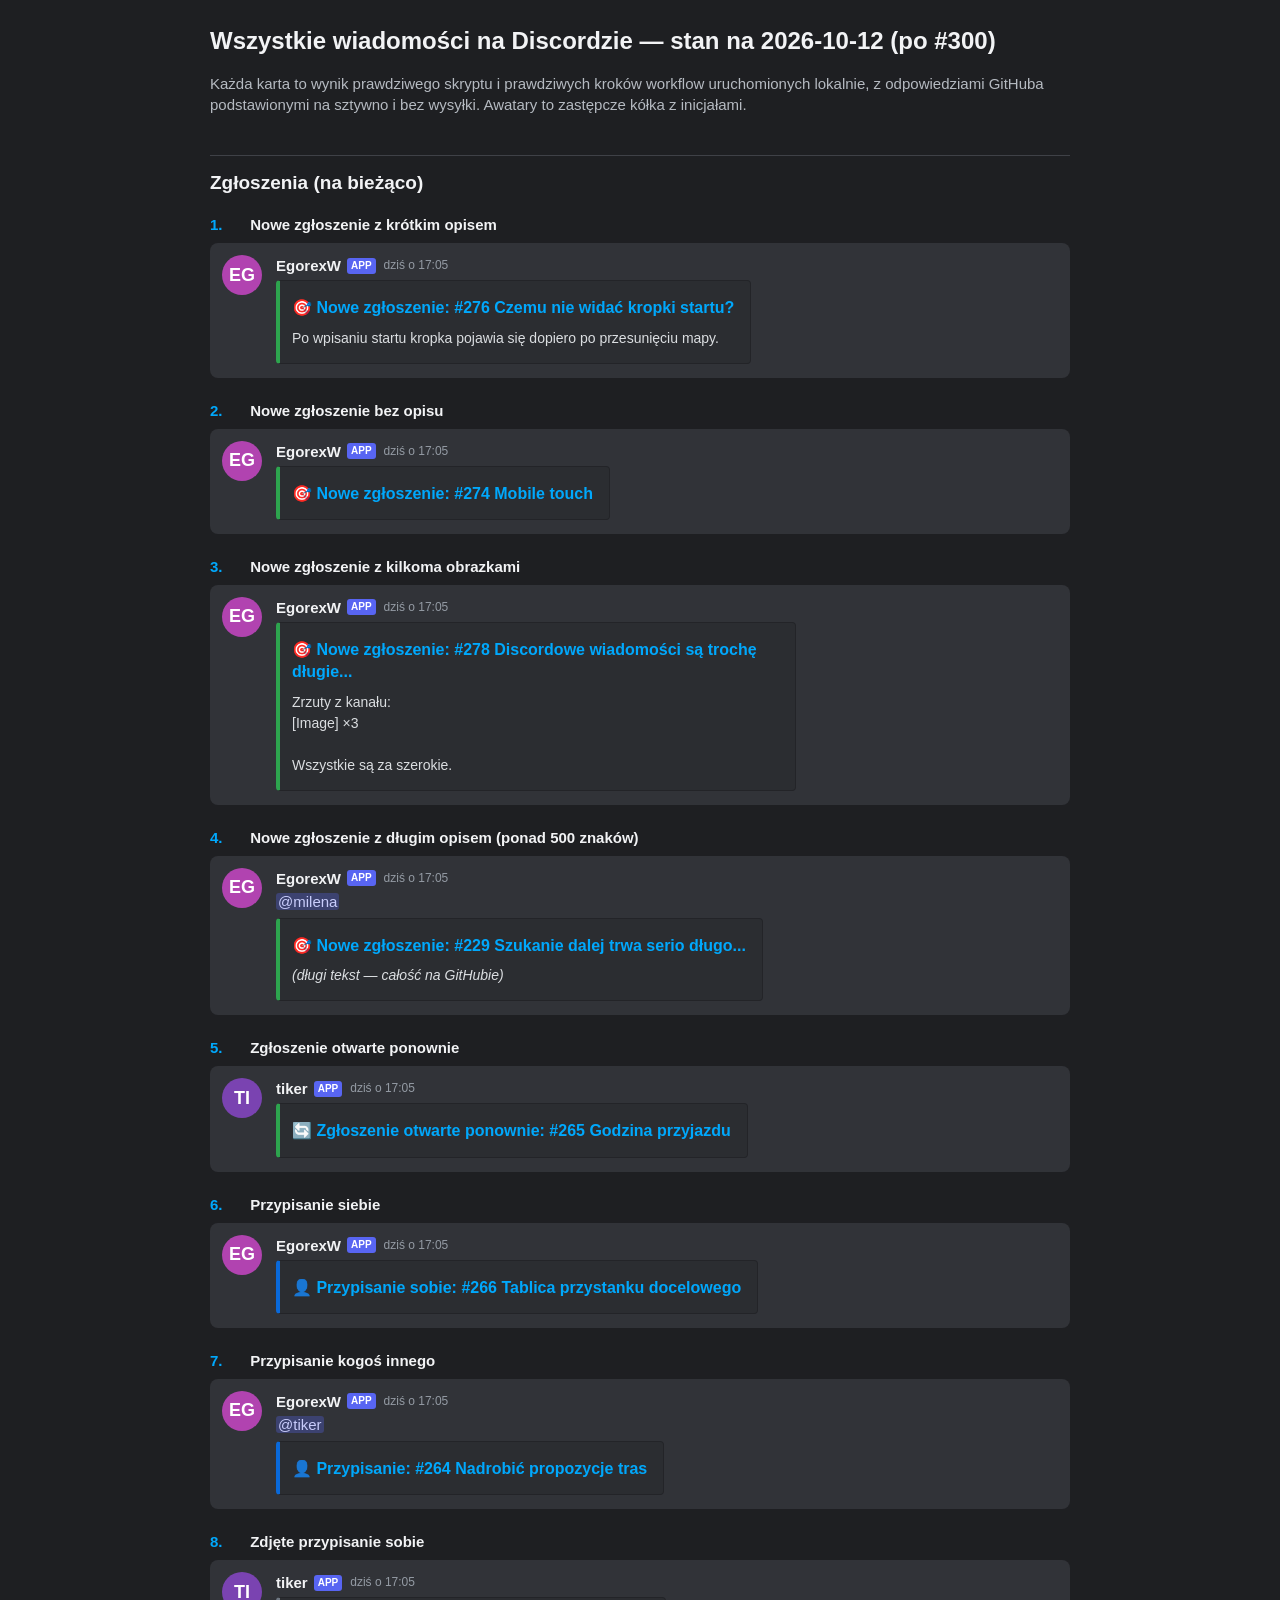
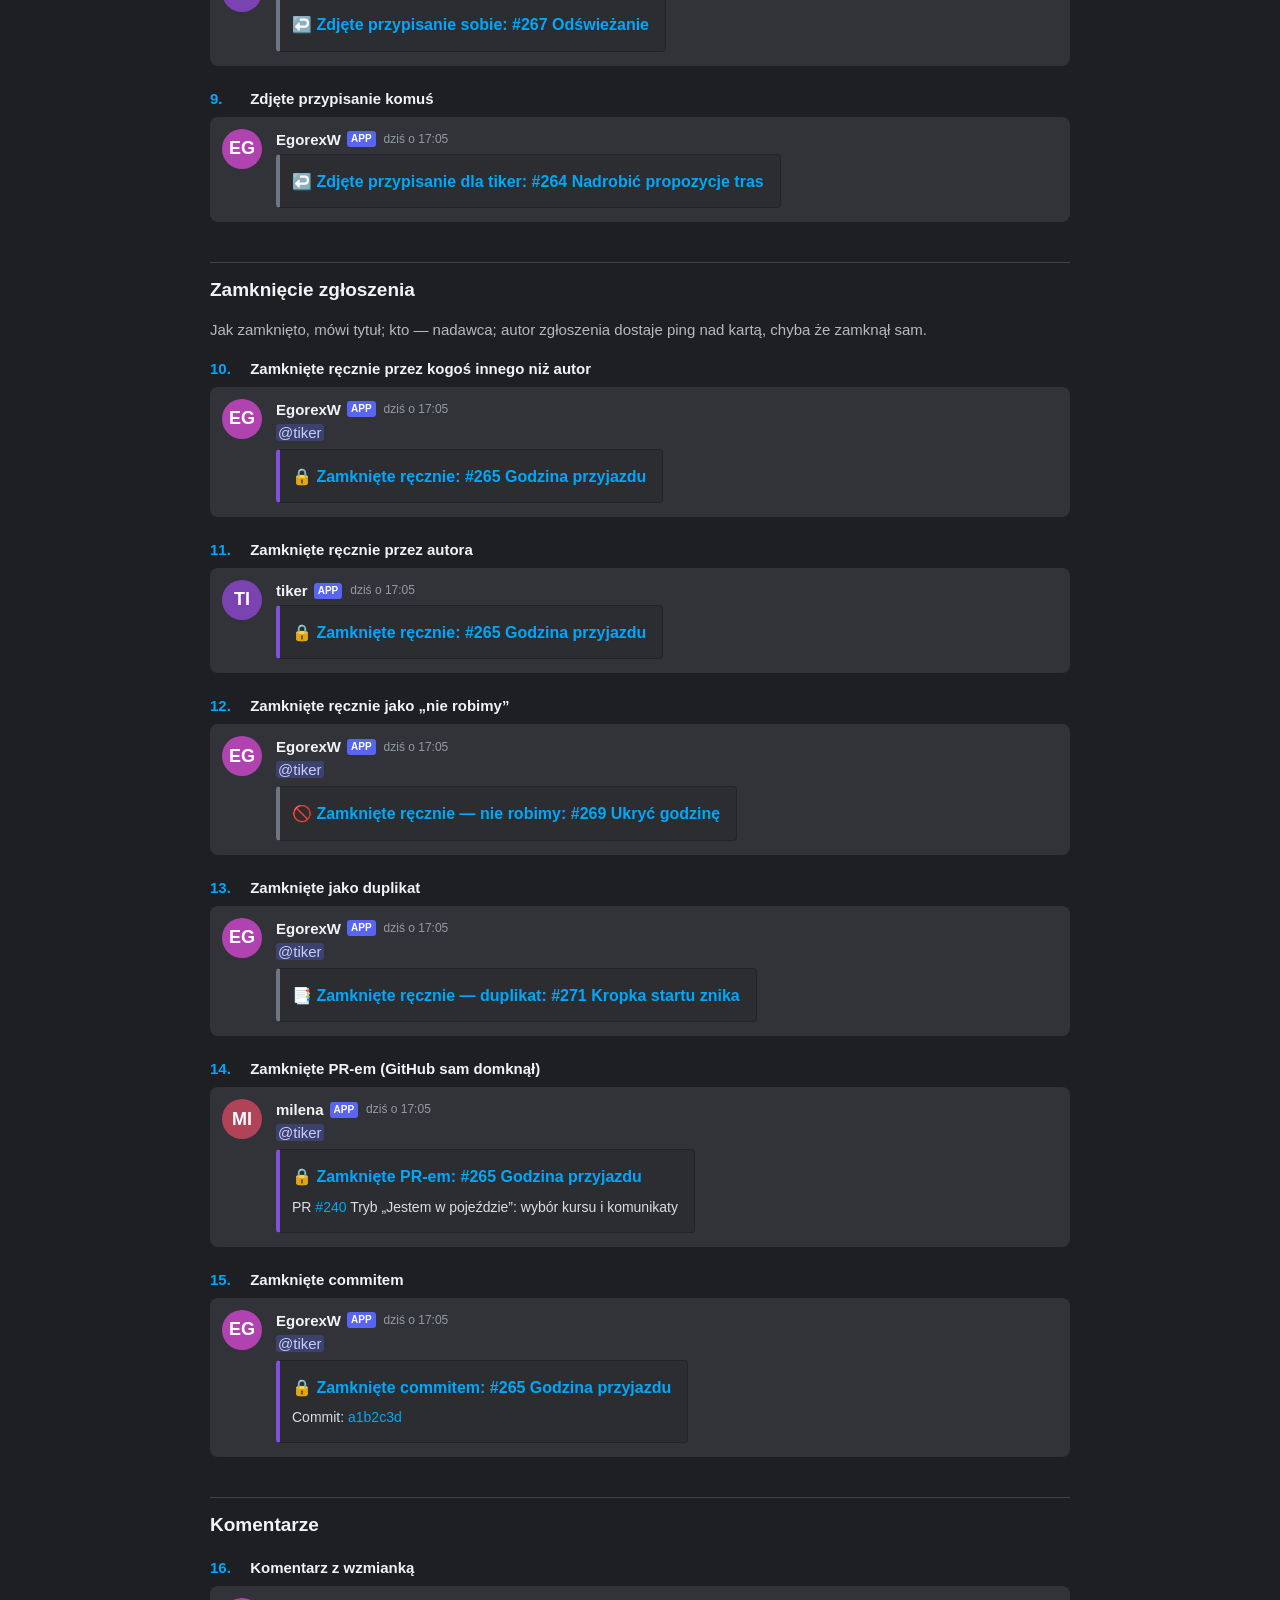
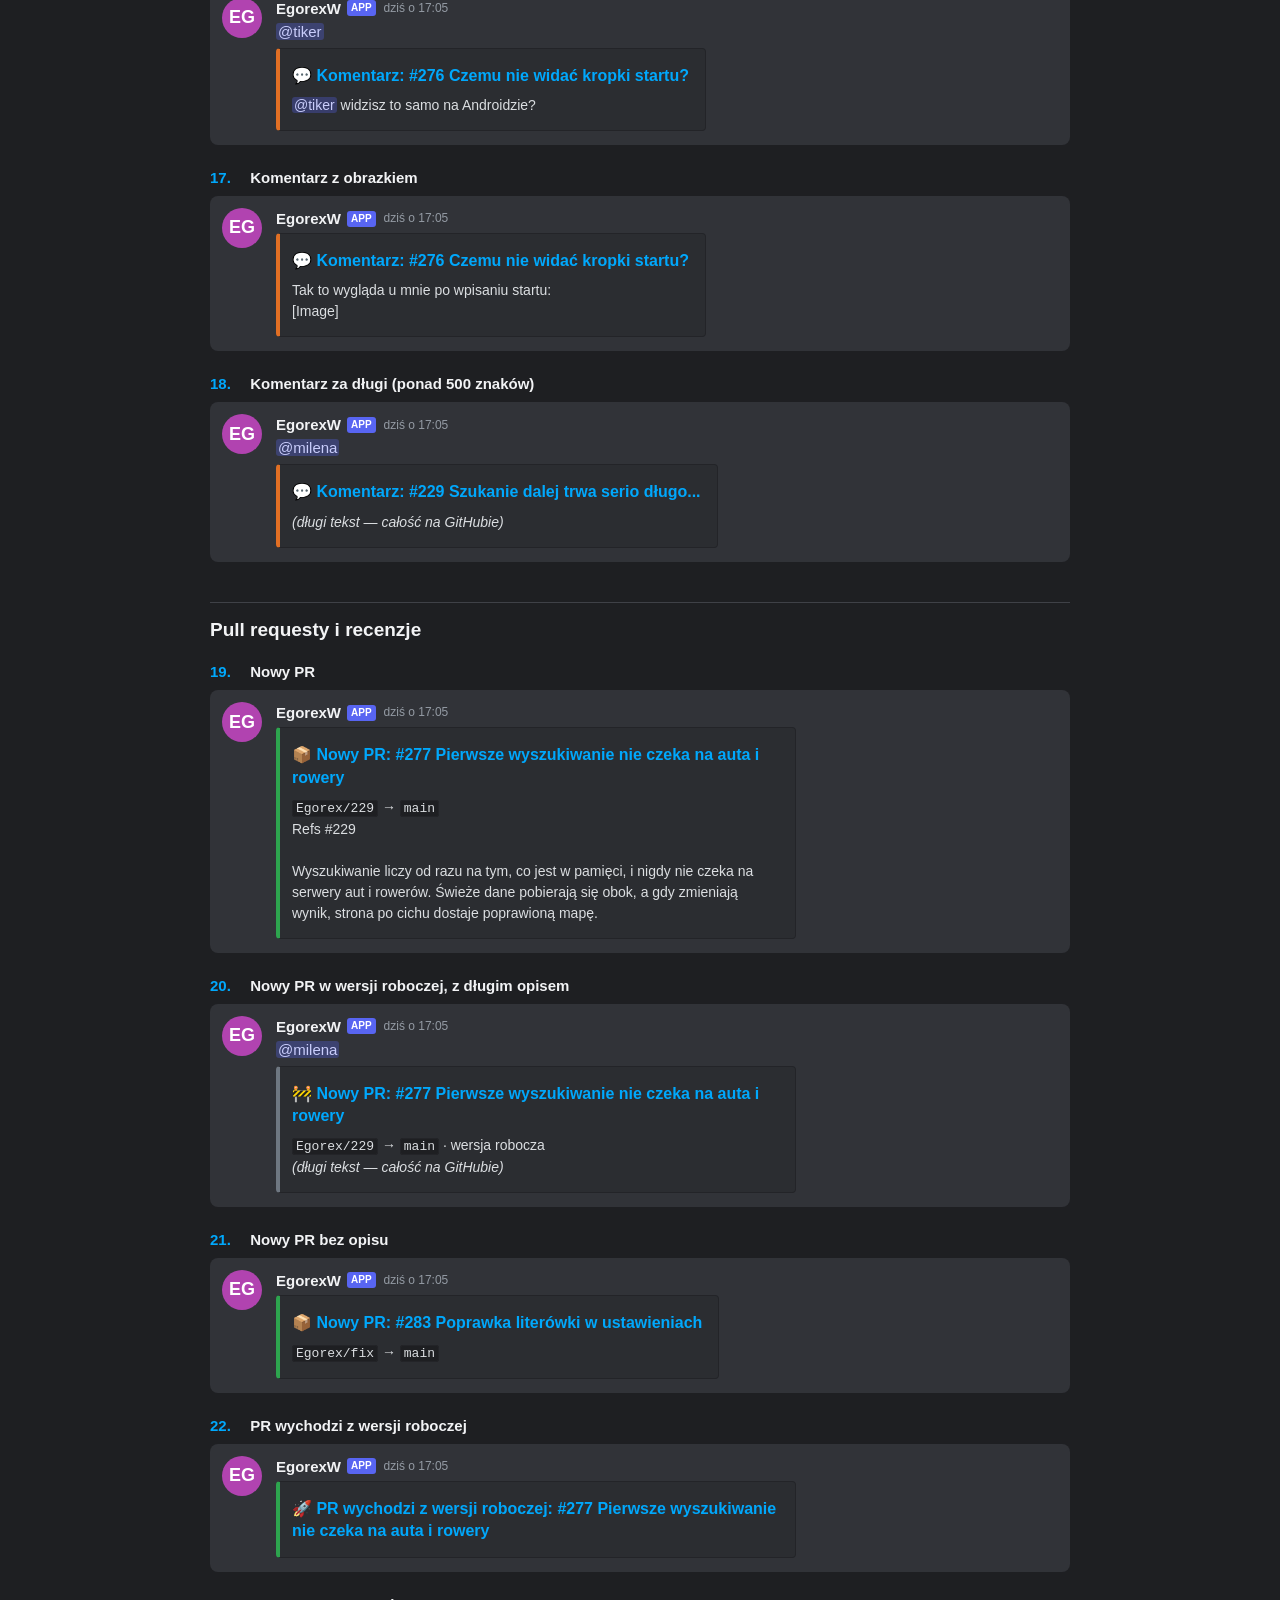
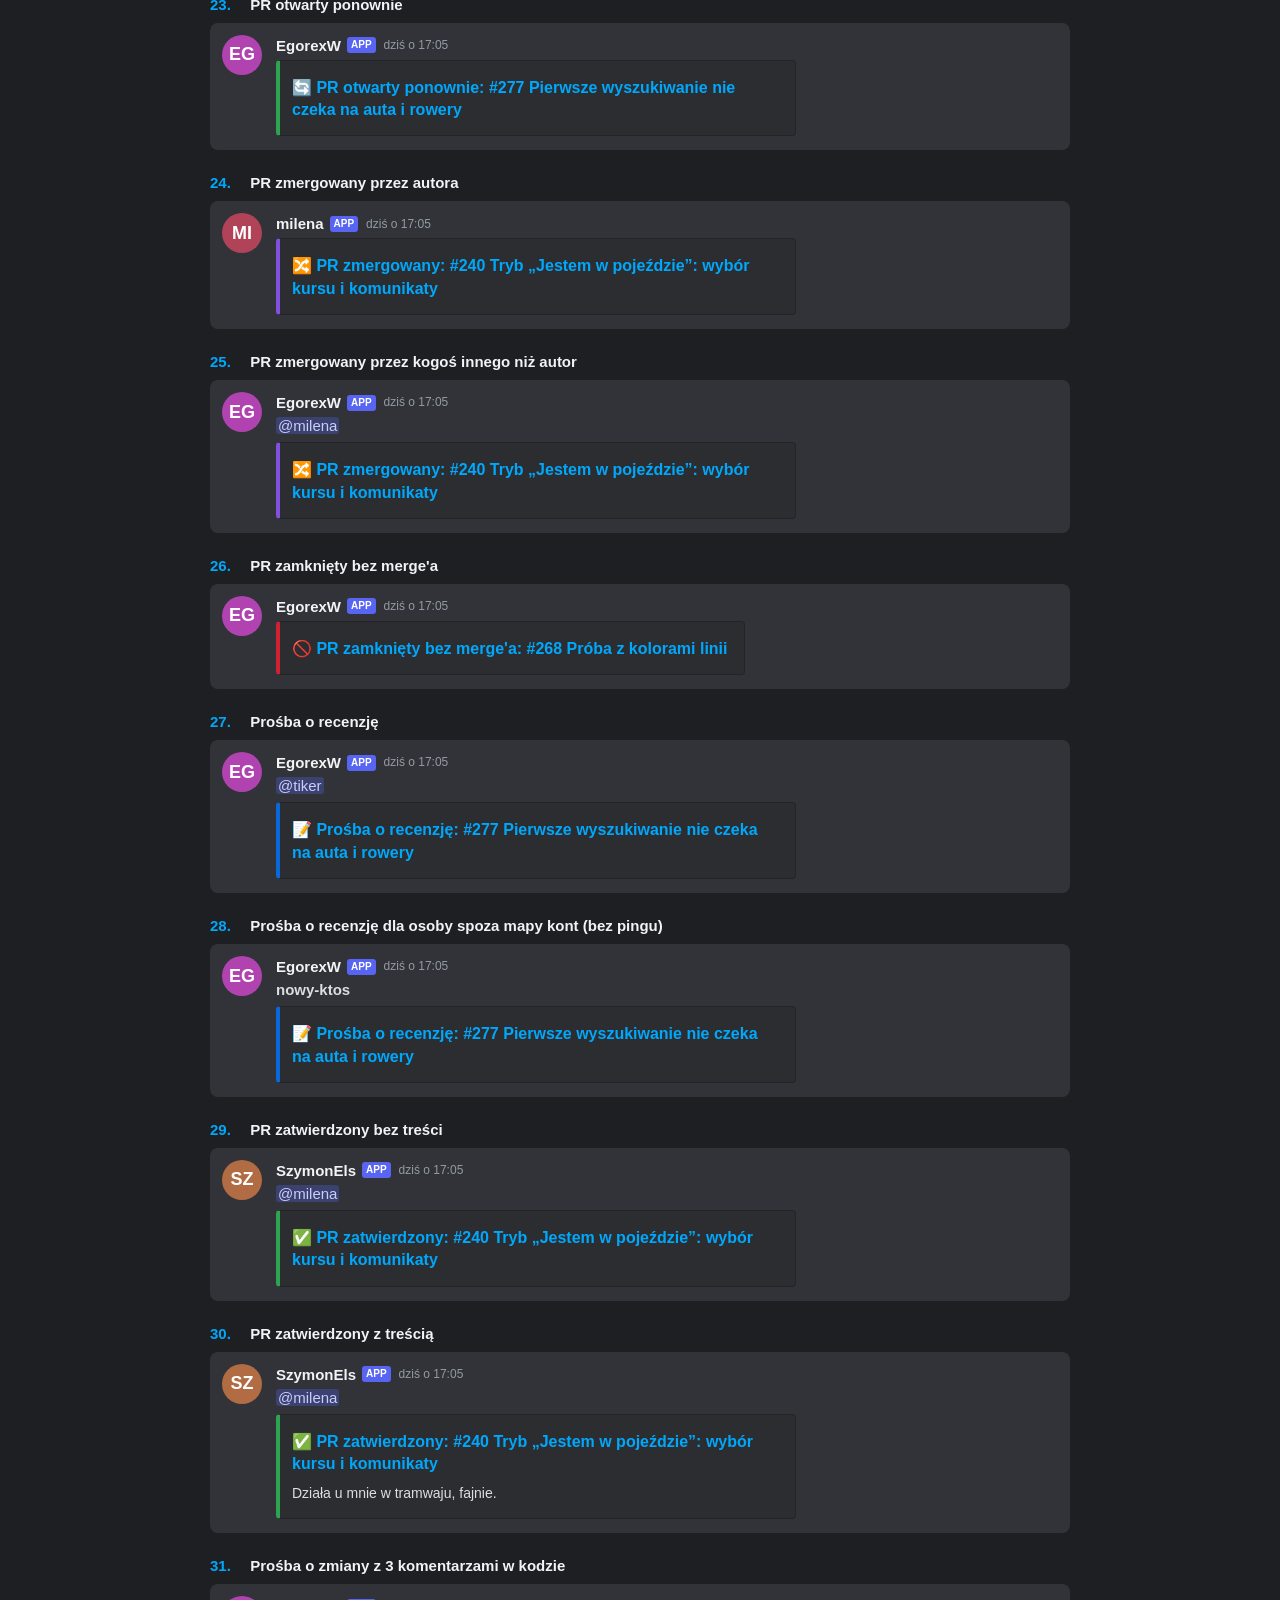
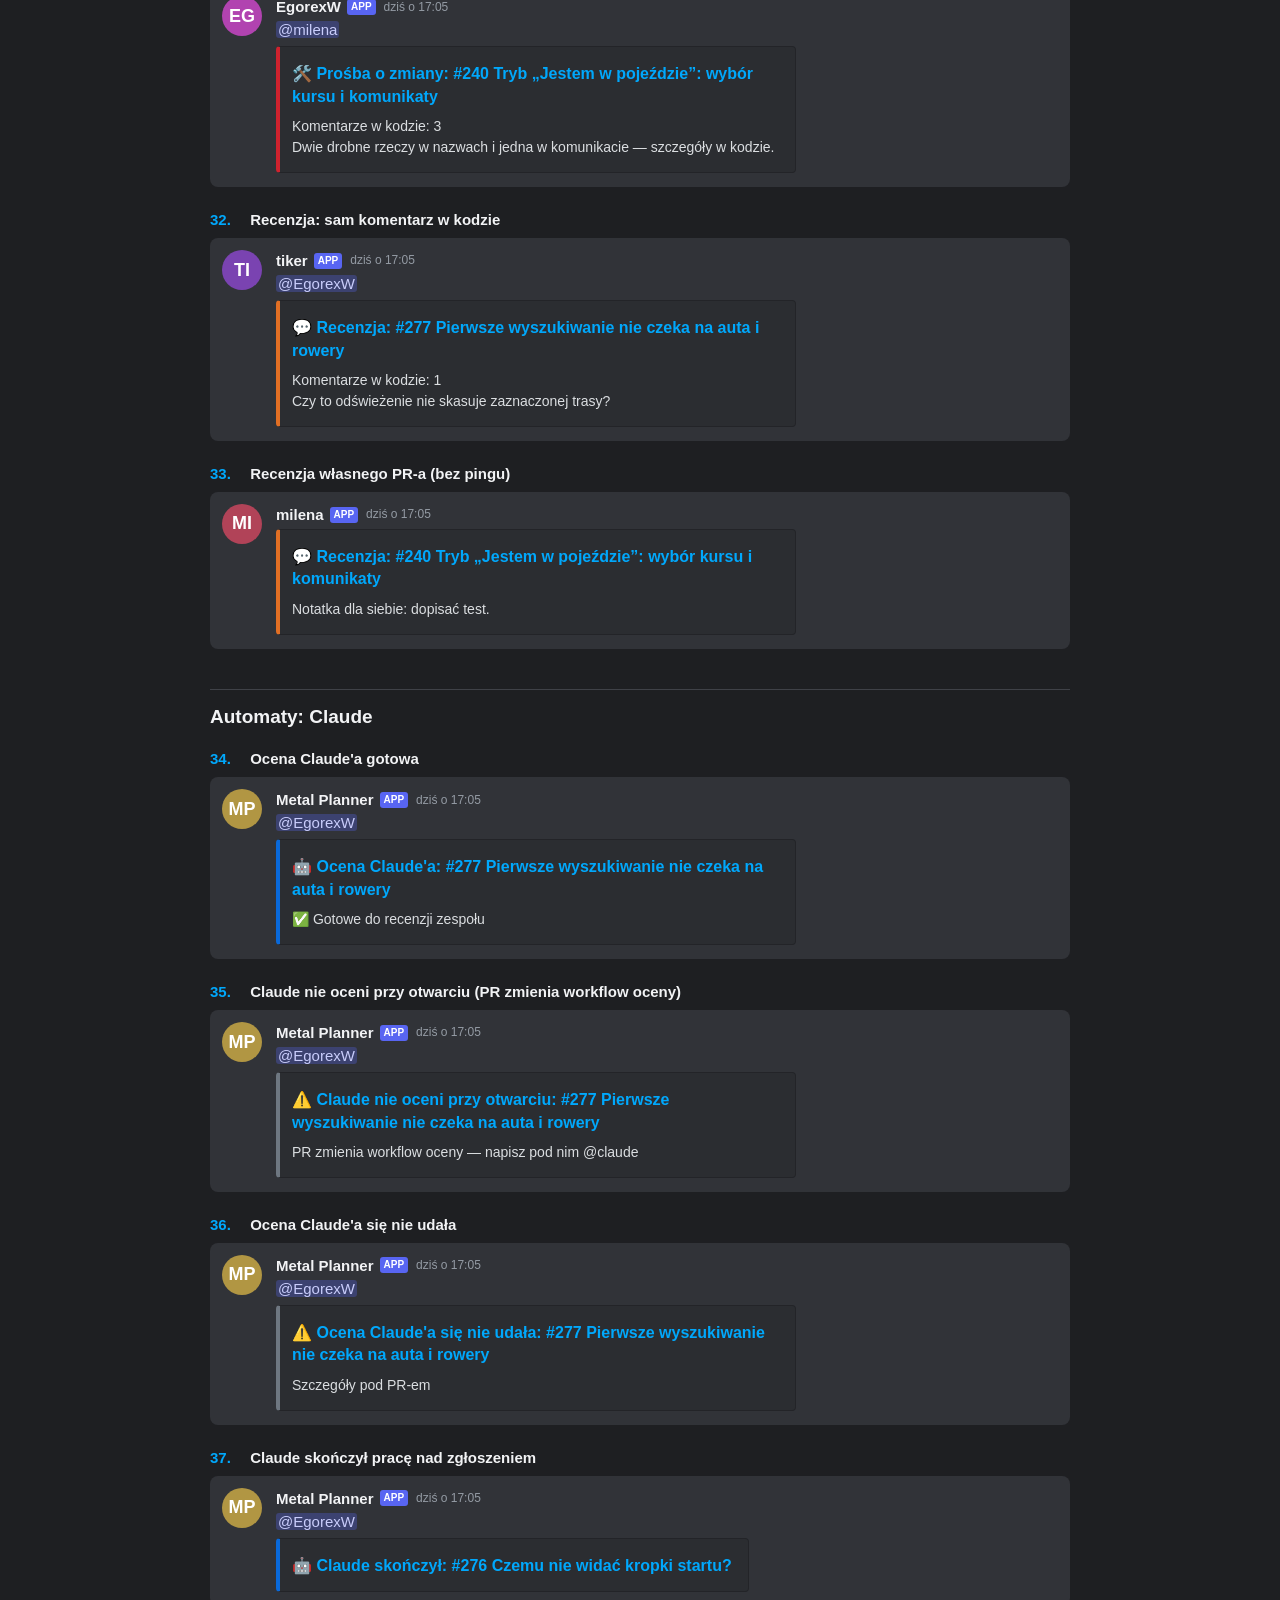
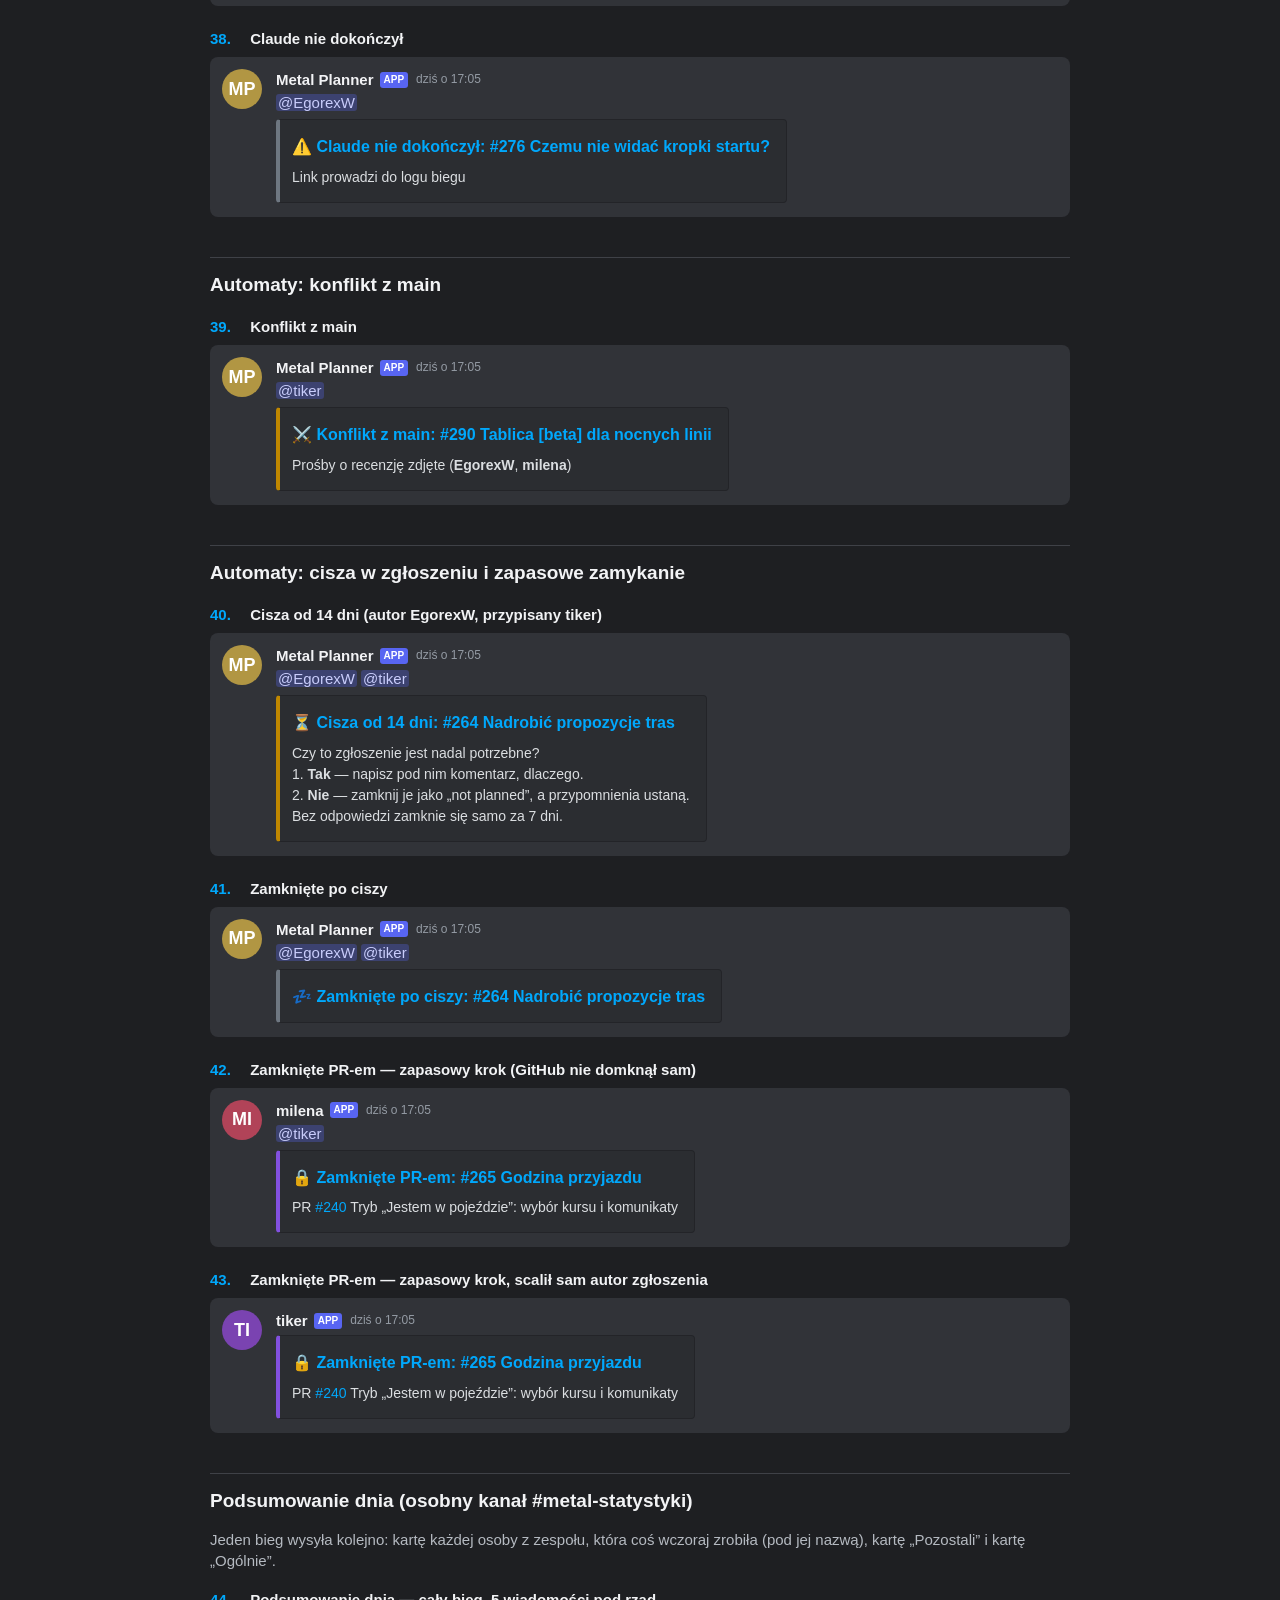
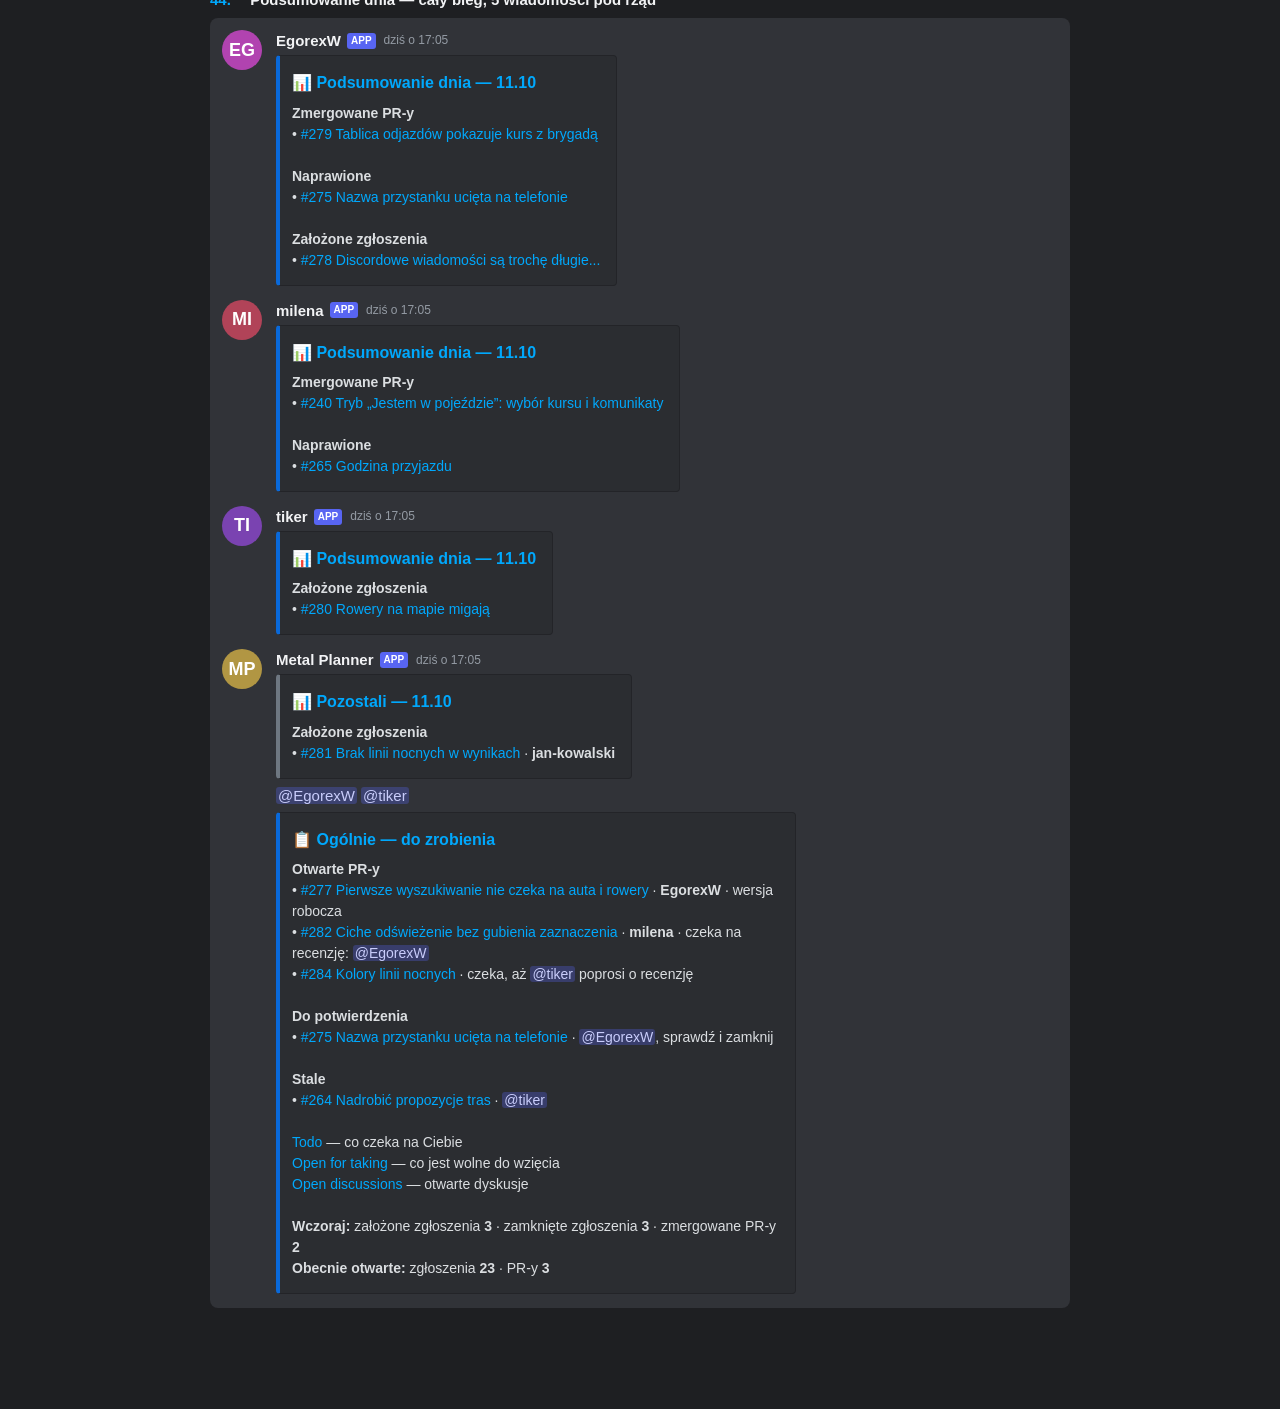
==== commit d19ca69d: "Merge pull request #301 from Metal-Pipe-Org/Egorex/300 Discord: ikonki akcji w tytułach kart, link t" ====
--- a/docs/discord-podglad.html
+++ b/docs/discord-podglad.html
@@ -30,60 +30,60 @@
 code{background:#1e1f22;border:1px solid #232428;border-radius:3px;padding:0 3px;font-size:13px}
 .bullet{display:inline-block;width:14px}
 </style></head><body><main>
-<h1>Wszystkie wiadomości na Discordzie — stan na 2026-10-12 (po #278)</h1>
+<h1>Wszystkie wiadomości na Discordzie — stan na 2026-10-12 (po #300)</h1>
 <p class="lead">Każda karta to wynik prawdziwego skryptu i prawdziwych kroków workflow uruchomionych lokalnie, z odpowiedziami GitHuba podstawionymi na sztywno i bez wysyłki. Awatary to zastępcze kółka z inicjałami.</p>
 <h2>Zgłoszenia (na bieżąco)</h2>
-<div class="block"><h3><span class="n">1.</span> Nowe zgłoszenie z krótkim opisem</h3><div class="col"><div class="msg"><span class="av" style="width:40px;height:40px;font-size:18px;background:hsl(301,45%,48%)">EG</span><div class="msgbody"><div class="hdr"><span class="bot">EgorexW</span><span class="app">APP</span><span class="time">dziś o 17:05</span></div><div class="embed" style="border-left-color:#2da44e"><div class="title">Nowe zgłoszenie: #276 Czemu nie widać kropki startu?</div><div class="desc">Po wpisaniu startu kropka pojawia się dopiero po przesunięciu mapy.</div></div></div></div></div></div>
-<div class="block"><h3><span class="n">2.</span> Nowe zgłoszenie bez opisu</h3><div class="col"><div class="msg"><span class="av" style="width:40px;height:40px;font-size:18px;background:hsl(301,45%,48%)">EG</span><div class="msgbody"><div class="hdr"><span class="bot">EgorexW</span><span class="app">APP</span><span class="time">dziś o 17:05</span></div><div class="embed" style="border-left-color:#2da44e"><div class="title">Nowe zgłoszenie: #274 Mobile touch</div></div></div></div></div></div>
-<div class="block"><h3><span class="n">3.</span> Nowe zgłoszenie z kilkoma obrazkami</h3><div class="col"><div class="msg"><span class="av" style="width:40px;height:40px;font-size:18px;background:hsl(301,45%,48%)">EG</span><div class="msgbody"><div class="hdr"><span class="bot">EgorexW</span><span class="app">APP</span><span class="time">dziś o 17:05</span></div><div class="embed" style="border-left-color:#2da44e"><div class="title">Nowe zgłoszenie: #278 Discordowe wiadomości są trochę długie...</div><div class="desc">Zrzuty z kanału:<br>[Image] ×3<br><br>Wszystkie są za szerokie.</div></div></div></div></div></div>
-<div class="block"><h3><span class="n">4.</span> Nowe zgłoszenie z długim opisem (ponad 500 znaków)</h3><div class="col"><div class="msg"><span class="av" style="width:40px;height:40px;font-size:18px;background:hsl(301,45%,48%)">EG</span><div class="msgbody"><div class="hdr"><span class="bot">EgorexW</span><span class="app">APP</span><span class="time">dziś o 17:05</span></div><div class="content"><span class="mention">@milena</span></div><div class="embed" style="border-left-color:#2da44e"><div class="title">Nowe zgłoszenie: #229 Szukanie dalej trwa serio długo...</div><div class="desc"><i>(długi tekst — całość na GitHubie)</i></div></div></div></div></div></div>
-<div class="block"><h3><span class="n">5.</span> Zgłoszenie otwarte ponownie</h3><div class="col"><div class="msg"><span class="av" style="width:40px;height:40px;font-size:18px;background:hsl(270,45%,48%)">TI</span><div class="msgbody"><div class="hdr"><span class="bot">tiker</span><span class="app">APP</span><span class="time">dziś o 17:05</span></div><div class="embed" style="border-left-color:#2da44e"><div class="title">Zgłoszenie otwarte ponownie: #265 Godzina przyjazdu</div></div></div></div></div></div>
-<div class="block"><h3><span class="n">6.</span> Przypisanie siebie</h3><div class="col"><div class="msg"><span class="av" style="width:40px;height:40px;font-size:18px;background:hsl(301,45%,48%)">EG</span><div class="msgbody"><div class="hdr"><span class="bot">EgorexW</span><span class="app">APP</span><span class="time">dziś o 17:05</span></div><div class="embed" style="border-left-color:#0969da"><div class="title">Przypisanie sobie: #266 Tablica przystanku docelowego</div></div></div></div></div></div>
-<div class="block"><h3><span class="n">7.</span> Przypisanie kogoś innego</h3><div class="col"><div class="msg"><span class="av" style="width:40px;height:40px;font-size:18px;background:hsl(301,45%,48%)">EG</span><div class="msgbody"><div class="hdr"><span class="bot">EgorexW</span><span class="app">APP</span><span class="time">dziś o 17:05</span></div><div class="content"><span class="mention">@tiker</span></div><div class="embed" style="border-left-color:#0969da"><div class="title">Przypisanie dla tiker: #264 Nadrobić propozycje tras</div></div></div></div></div></div>
-<div class="block"><h3><span class="n">8.</span> Zdjęte przypisanie sobie</h3><div class="col"><div class="msg"><span class="av" style="width:40px;height:40px;font-size:18px;background:hsl(270,45%,48%)">TI</span><div class="msgbody"><div class="hdr"><span class="bot">tiker</span><span class="app">APP</span><span class="time">dziś o 17:05</span></div><div class="embed" style="border-left-color:#6e7781"><div class="title">Zdjęte przypisanie sobie: #267 Odświeżanie</div></div></div></div></div></div>
-<div class="block"><h3><span class="n">9.</span> Zdjęte przypisanie komuś</h3><div class="col"><div class="msg"><span class="av" style="width:40px;height:40px;font-size:18px;background:hsl(301,45%,48%)">EG</span><div class="msgbody"><div class="hdr"><span class="bot">EgorexW</span><span class="app">APP</span><span class="time">dziś o 17:05</span></div><div class="embed" style="border-left-color:#6e7781"><div class="title">Zdjęte przypisanie dla tiker: #264 Nadrobić propozycje tras</div></div></div></div></div></div>
+<div class="block"><h3><span class="n">1.</span> Nowe zgłoszenie z krótkim opisem</h3><div class="col"><div class="msg"><span class="av" style="width:40px;height:40px;font-size:18px;background:hsl(301,45%,48%)">EG</span><div class="msgbody"><div class="hdr"><span class="bot">EgorexW</span><span class="app">APP</span><span class="time">dziś o 17:05</span></div><div class="embed" style="border-left-color:#2da44e"><div class="title">🎯 Nowe zgłoszenie: #276 Czemu nie widać kropki startu?</div><div class="desc">Po wpisaniu startu kropka pojawia się dopiero po przesunięciu mapy.</div></div></div></div></div></div>
+<div class="block"><h3><span class="n">2.</span> Nowe zgłoszenie bez opisu</h3><div class="col"><div class="msg"><span class="av" style="width:40px;height:40px;font-size:18px;background:hsl(301,45%,48%)">EG</span><div class="msgbody"><div class="hdr"><span class="bot">EgorexW</span><span class="app">APP</span><span class="time">dziś o 17:05</span></div><div class="embed" style="border-left-color:#2da44e"><div class="title">🎯 Nowe zgłoszenie: #274 Mobile touch</div></div></div></div></div></div>
+<div class="block"><h3><span class="n">3.</span> Nowe zgłoszenie z kilkoma obrazkami</h3><div class="col"><div class="msg"><span class="av" style="width:40px;height:40px;font-size:18px;background:hsl(301,45%,48%)">EG</span><div class="msgbody"><div class="hdr"><span class="bot">EgorexW</span><span class="app">APP</span><span class="time">dziś o 17:05</span></div><div class="embed" style="border-left-color:#2da44e"><div class="title">🎯 Nowe zgłoszenie: #278 Discordowe wiadomości są trochę długie...</div><div class="desc">Zrzuty z kanału:<br>[Image] ×3<br><br>Wszystkie są za szerokie.</div></div></div></div></div></div>
+<div class="block"><h3><span class="n">4.</span> Nowe zgłoszenie z długim opisem (ponad 500 znaków)</h3><div class="col"><div class="msg"><span class="av" style="width:40px;height:40px;font-size:18px;background:hsl(301,45%,48%)">EG</span><div class="msgbody"><div class="hdr"><span class="bot">EgorexW</span><span class="app">APP</span><span class="time">dziś o 17:05</span></div><div class="content"><span class="mention">@milena</span></div><div class="embed" style="border-left-color:#2da44e"><div class="title">🎯 Nowe zgłoszenie: #229 Szukanie dalej trwa serio długo...</div><div class="desc"><i>(długi tekst — całość na GitHubie)</i></div></div></div></div></div></div>
+<div class="block"><h3><span class="n">5.</span> Zgłoszenie otwarte ponownie</h3><div class="col"><div class="msg"><span class="av" style="width:40px;height:40px;font-size:18px;background:hsl(270,45%,48%)">TI</span><div class="msgbody"><div class="hdr"><span class="bot">tiker</span><span class="app">APP</span><span class="time">dziś o 17:05</span></div><div class="embed" style="border-left-color:#2da44e"><div class="title">🔄 Zgłoszenie otwarte ponownie: #265 Godzina przyjazdu</div></div></div></div></div></div>
+<div class="block"><h3><span class="n">6.</span> Przypisanie siebie</h3><div class="col"><div class="msg"><span class="av" style="width:40px;height:40px;font-size:18px;background:hsl(301,45%,48%)">EG</span><div class="msgbody"><div class="hdr"><span class="bot">EgorexW</span><span class="app">APP</span><span class="time">dziś o 17:05</span></div><div class="embed" style="border-left-color:#0969da"><div class="title">👤 Przypisanie sobie: #266 Tablica przystanku docelowego</div></div></div></div></div></div>
+<div class="block"><h3><span class="n">7.</span> Przypisanie kogoś innego</h3><div class="col"><div class="msg"><span class="av" style="width:40px;height:40px;font-size:18px;background:hsl(301,45%,48%)">EG</span><div class="msgbody"><div class="hdr"><span class="bot">EgorexW</span><span class="app">APP</span><span class="time">dziś o 17:05</span></div><div class="content"><span class="mention">@tiker</span></div><div class="embed" style="border-left-color:#0969da"><div class="title">👤 Przypisanie: #264 Nadrobić propozycje tras</div></div></div></div></div></div>
+<div class="block"><h3><span class="n">8.</span> Zdjęte przypisanie sobie</h3><div class="col"><div class="msg"><span class="av" style="width:40px;height:40px;font-size:18px;background:hsl(270,45%,48%)">TI</span><div class="msgbody"><div class="hdr"><span class="bot">tiker</span><span class="app">APP</span><span class="time">dziś o 17:05</span></div><div class="embed" style="border-left-color:#6e7781"><div class="title">↩️ Zdjęte przypisanie sobie: #267 Odświeżanie</div></div></div></div></div></div>
+<div class="block"><h3><span class="n">9.</span> Zdjęte przypisanie komuś</h3><div class="col"><div class="msg"><span class="av" style="width:40px;height:40px;font-size:18px;background:hsl(301,45%,48%)">EG</span><div class="msgbody"><div class="hdr"><span class="bot">EgorexW</span><span class="app">APP</span><span class="time">dziś o 17:05</span></div><div class="embed" style="border-left-color:#6e7781"><div class="title">↩️ Zdjęte przypisanie dla tiker: #264 Nadrobić propozycje tras</div></div></div></div></div></div>
 <h2>Zamknięcie zgłoszenia</h2>
 <p class="intro">Jak zamknięto, mówi tytuł; kto — nadawca; autor zgłoszenia dostaje ping nad kartą, chyba że zamknął sam.</p>
-<div class="block"><h3><span class="n">10.</span> Zamknięte ręcznie przez kogoś innego niż autor</h3><div class="col"><div class="msg"><span class="av" style="width:40px;height:40px;font-size:18px;background:hsl(301,45%,48%)">EG</span><div class="msgbody"><div class="hdr"><span class="bot">EgorexW</span><span class="app">APP</span><span class="time">dziś o 17:05</span></div><div class="content"><span class="mention">@tiker</span></div><div class="embed" style="border-left-color:#8250df"><div class="title">Zamknięte ręcznie: #265 Godzina przyjazdu</div></div></div></div></div></div>
-<div class="block"><h3><span class="n">11.</span> Zamknięte ręcznie przez autora</h3><div class="col"><div class="msg"><span class="av" style="width:40px;height:40px;font-size:18px;background:hsl(270,45%,48%)">TI</span><div class="msgbody"><div class="hdr"><span class="bot">tiker</span><span class="app">APP</span><span class="time">dziś o 17:05</span></div><div class="embed" style="border-left-color:#8250df"><div class="title">Zamknięte ręcznie: #265 Godzina przyjazdu</div></div></div></div></div></div>
-<div class="block"><h3><span class="n">12.</span> Zamknięte ręcznie jako „nie robimy”</h3><div class="col"><div class="msg"><span class="av" style="width:40px;height:40px;font-size:18px;background:hsl(301,45%,48%)">EG</span><div class="msgbody"><div class="hdr"><span class="bot">EgorexW</span><span class="app">APP</span><span class="time">dziś o 17:05</span></div><div class="content"><span class="mention">@tiker</span></div><div class="embed" style="border-left-color:#6e7781"><div class="title">Zamknięte ręcznie — nie robimy: #269 Ukryć godzinę</div></div></div></div></div></div>
-<div class="block"><h3><span class="n">13.</span> Zamknięte jako duplikat</h3><div class="col"><div class="msg"><span class="av" style="width:40px;height:40px;font-size:18px;background:hsl(301,45%,48%)">EG</span><div class="msgbody"><div class="hdr"><span class="bot">EgorexW</span><span class="app">APP</span><span class="time">dziś o 17:05</span></div><div class="content"><span class="mention">@tiker</span></div><div class="embed" style="border-left-color:#6e7781"><div class="title">Zamknięte ręcznie — duplikat: #271 Kropka startu znika</div></div></div></div></div></div>
-<div class="block"><h3><span class="n">14.</span> Zamknięte PR-em (GitHub sam domknął)</h3><div class="col"><div class="msg"><span class="av" style="width:40px;height:40px;font-size:18px;background:hsl(349,45%,48%)">MI</span><div class="msgbody"><div class="hdr"><span class="bot">milena</span><span class="app">APP</span><span class="time">dziś o 17:05</span></div><div class="content"><span class="mention">@tiker</span></div><div class="embed" style="border-left-color:#8250df"><div class="title">Zamknięte PR-em: #265 Godzina przyjazdu</div><div class="desc"><span class="link">PR #240 Tryb „Jestem w pojeździe”: wybór kursu i komunikaty</span></div></div></div></div></div></div>
-<div class="block"><h3><span class="n">15.</span> Zamknięte commitem</h3><div class="col"><div class="msg"><span class="av" style="width:40px;height:40px;font-size:18px;background:hsl(301,45%,48%)">EG</span><div class="msgbody"><div class="hdr"><span class="bot">EgorexW</span><span class="app">APP</span><span class="time">dziś o 17:05</span></div><div class="content"><span class="mention">@tiker</span></div><div class="embed" style="border-left-color:#8250df"><div class="title">Zamknięte commitem: #265 Godzina przyjazdu</div><div class="desc"><span class="link">a1b2c3d</span></div></div></div></div></div></div>
+<div class="block"><h3><span class="n">10.</span> Zamknięte ręcznie przez kogoś innego niż autor</h3><div class="col"><div class="msg"><span class="av" style="width:40px;height:40px;font-size:18px;background:hsl(301,45%,48%)">EG</span><div class="msgbody"><div class="hdr"><span class="bot">EgorexW</span><span class="app">APP</span><span class="time">dziś o 17:05</span></div><div class="content"><span class="mention">@tiker</span></div><div class="embed" style="border-left-color:#8250df"><div class="title">🔒 Zamknięte ręcznie: #265 Godzina przyjazdu</div></div></div></div></div></div>
+<div class="block"><h3><span class="n">11.</span> Zamknięte ręcznie przez autora</h3><div class="col"><div class="msg"><span class="av" style="width:40px;height:40px;font-size:18px;background:hsl(270,45%,48%)">TI</span><div class="msgbody"><div class="hdr"><span class="bot">tiker</span><span class="app">APP</span><span class="time">dziś o 17:05</span></div><div class="embed" style="border-left-color:#8250df"><div class="title">🔒 Zamknięte ręcznie: #265 Godzina przyjazdu</div></div></div></div></div></div>
+<div class="block"><h3><span class="n">12.</span> Zamknięte ręcznie jako „nie robimy”</h3><div class="col"><div class="msg"><span class="av" style="width:40px;height:40px;font-size:18px;background:hsl(301,45%,48%)">EG</span><div class="msgbody"><div class="hdr"><span class="bot">EgorexW</span><span class="app">APP</span><span class="time">dziś o 17:05</span></div><div class="content"><span class="mention">@tiker</span></div><div class="embed" style="border-left-color:#6e7781"><div class="title">🚫 Zamknięte ręcznie — nie robimy: #269 Ukryć godzinę</div></div></div></div></div></div>
+<div class="block"><h3><span class="n">13.</span> Zamknięte jako duplikat</h3><div class="col"><div class="msg"><span class="av" style="width:40px;height:40px;font-size:18px;background:hsl(301,45%,48%)">EG</span><div class="msgbody"><div class="hdr"><span class="bot">EgorexW</span><span class="app">APP</span><span class="time">dziś o 17:05</span></div><div class="content"><span class="mention">@tiker</span></div><div class="embed" style="border-left-color:#6e7781"><div class="title">📑 Zamknięte ręcznie — duplikat: #271 Kropka startu znika</div></div></div></div></div></div>
+<div class="block"><h3><span class="n">14.</span> Zamknięte PR-em (GitHub sam domknął)</h3><div class="col"><div class="msg"><span class="av" style="width:40px;height:40px;font-size:18px;background:hsl(349,45%,48%)">MI</span><div class="msgbody"><div class="hdr"><span class="bot">milena</span><span class="app">APP</span><span class="time">dziś o 17:05</span></div><div class="content"><span class="mention">@tiker</span></div><div class="embed" style="border-left-color:#8250df"><div class="title">🔒 Zamknięte PR-em: #265 Godzina przyjazdu</div><div class="desc">PR <span class="link">#240</span> Tryb „Jestem w pojeździe”: wybór kursu i komunikaty</div></div></div></div></div></div>
+<div class="block"><h3><span class="n">15.</span> Zamknięte commitem</h3><div class="col"><div class="msg"><span class="av" style="width:40px;height:40px;font-size:18px;background:hsl(301,45%,48%)">EG</span><div class="msgbody"><div class="hdr"><span class="bot">EgorexW</span><span class="app">APP</span><span class="time">dziś o 17:05</span></div><div class="content"><span class="mention">@tiker</span></div><div class="embed" style="border-left-color:#8250df"><div class="title">🔒 Zamknięte commitem: #265 Godzina przyjazdu</div><div class="desc">Commit: <span class="link">a1b2c3d</span></div></div></div></div></div></div>
 <h2>Komentarze</h2>
-<div class="block"><h3><span class="n">16.</span> Komentarz z wzmianką</h3><div class="col"><div class="msg"><span class="av" style="width:40px;height:40px;font-size:18px;background:hsl(301,45%,48%)">EG</span><div class="msgbody"><div class="hdr"><span class="bot">EgorexW</span><span class="app">APP</span><span class="time">dziś o 17:05</span></div><div class="content"><span class="mention">@tiker</span></div><div class="embed" style="border-left-color:#e16f24"><div class="title">Komentarz: #276 Czemu nie widać kropki startu?</div><div class="desc"><span class="mention">@tiker</span> widzisz to samo na Androidzie?</div></div></div></div></div></div>
-<div class="block"><h3><span class="n">17.</span> Komentarz z obrazkiem</h3><div class="col"><div class="msg"><span class="av" style="width:40px;height:40px;font-size:18px;background:hsl(301,45%,48%)">EG</span><div class="msgbody"><div class="hdr"><span class="bot">EgorexW</span><span class="app">APP</span><span class="time">dziś o 17:05</span></div><div class="embed" style="border-left-color:#e16f24"><div class="title">Komentarz: #276 Czemu nie widać kropki startu?</div><div class="desc">Tak to wygląda u mnie po wpisaniu startu:<br>[Image]</div></div></div></div></div></div>
-<div class="block"><h3><span class="n">18.</span> Komentarz za długi (ponad 500 znaków)</h3><div class="col"><div class="msg"><span class="av" style="width:40px;height:40px;font-size:18px;background:hsl(301,45%,48%)">EG</span><div class="msgbody"><div class="hdr"><span class="bot">EgorexW</span><span class="app">APP</span><span class="time">dziś o 17:05</span></div><div class="content"><span class="mention">@milena</span></div><div class="embed" style="border-left-color:#e16f24"><div class="title">Komentarz: #229 Szukanie dalej trwa serio długo...</div><div class="desc"><i>(długi tekst — całość na GitHubie)</i></div></div></div></div></div></div>
+<div class="block"><h3><span class="n">16.</span> Komentarz z wzmianką</h3><div class="col"><div class="msg"><span class="av" style="width:40px;height:40px;font-size:18px;background:hsl(301,45%,48%)">EG</span><div class="msgbody"><div class="hdr"><span class="bot">EgorexW</span><span class="app">APP</span><span class="time">dziś o 17:05</span></div><div class="content"><span class="mention">@tiker</span></div><div class="embed" style="border-left-color:#e16f24"><div class="title">💬 Komentarz: #276 Czemu nie widać kropki startu?</div><div class="desc"><span class="mention">@tiker</span> widzisz to samo na Androidzie?</div></div></div></div></div></div>
+<div class="block"><h3><span class="n">17.</span> Komentarz z obrazkiem</h3><div class="col"><div class="msg"><span class="av" style="width:40px;height:40px;font-size:18px;background:hsl(301,45%,48%)">EG</span><div class="msgbody"><div class="hdr"><span class="bot">EgorexW</span><span class="app">APP</span><span class="time">dziś o 17:05</span></div><div class="embed" style="border-left-color:#e16f24"><div class="title">💬 Komentarz: #276 Czemu nie widać kropki startu?</div><div class="desc">Tak to wygląda u mnie po wpisaniu startu:<br>[Image]</div></div></div></div></div></div>
+<div class="block"><h3><span class="n">18.</span> Komentarz za długi (ponad 500 znaków)</h3><div class="col"><div class="msg"><span class="av" style="width:40px;height:40px;font-size:18px;background:hsl(301,45%,48%)">EG</span><div class="msgbody"><div class="hdr"><span class="bot">EgorexW</span><span class="app">APP</span><span class="time">dziś o 17:05</span></div><div class="content"><span class="mention">@milena</span></div><div class="embed" style="border-left-color:#e16f24"><div class="title">💬 Komentarz: #229 Szukanie dalej trwa serio długo...</div><div class="desc"><i>(długi tekst — całość na GitHubie)</i></div></div></div></div></div></div>
 <h2>Pull requesty i recenzje</h2>
-<div class="block"><h3><span class="n">19.</span> Nowy PR</h3><div class="col"><div class="msg"><span class="av" style="width:40px;height:40px;font-size:18px;background:hsl(301,45%,48%)">EG</span><div class="msgbody"><div class="hdr"><span class="bot">EgorexW</span><span class="app">APP</span><span class="time">dziś o 17:05</span></div><div class="embed" style="border-left-color:#2da44e"><div class="title">Nowy PR: #277 Pierwsze wyszukiwanie nie czeka na auta i rowery</div><div class="desc"><code>Egorex/229</code> → <code>main</code><br>Refs #229<br><br>Wyszukiwanie liczy od razu na tym, co jest w pamięci, i nigdy nie czeka na serwery aut i rowerów. Świeże dane pobierają się obok, a gdy zmieniają wynik, strona po cichu dostaje poprawioną mapę.</div></div></div></div></div></div>
-<div class="block"><h3><span class="n">20.</span> Nowy PR w wersji roboczej, z długim opisem</h3><div class="col"><div class="msg"><span class="av" style="width:40px;height:40px;font-size:18px;background:hsl(301,45%,48%)">EG</span><div class="msgbody"><div class="hdr"><span class="bot">EgorexW</span><span class="app">APP</span><span class="time">dziś o 17:05</span></div><div class="content"><span class="mention">@milena</span></div><div class="embed" style="border-left-color:#6e7781"><div class="title">Nowy PR: #277 Pierwsze wyszukiwanie nie czeka na auta i rowery</div><div class="desc"><code>Egorex/229</code> → <code>main</code> · wersja robocza<br><i>(długi tekst — całość na GitHubie)</i></div></div></div></div></div></div>
-<div class="block"><h3><span class="n">21.</span> Nowy PR bez opisu</h3><div class="col"><div class="msg"><span class="av" style="width:40px;height:40px;font-size:18px;background:hsl(301,45%,48%)">EG</span><div class="msgbody"><div class="hdr"><span class="bot">EgorexW</span><span class="app">APP</span><span class="time">dziś o 17:05</span></div><div class="embed" style="border-left-color:#2da44e"><div class="title">Nowy PR: #283 Poprawka literówki w ustawieniach</div><div class="desc"><code>Egorex/fix</code> → <code>main</code></div></div></div></div></div></div>
-<div class="block"><h3><span class="n">22.</span> PR wychodzi z wersji roboczej</h3><div class="col"><div class="msg"><span class="av" style="width:40px;height:40px;font-size:18px;background:hsl(301,45%,48%)">EG</span><div class="msgbody"><div class="hdr"><span class="bot">EgorexW</span><span class="app">APP</span><span class="time">dziś o 17:05</span></div><div class="embed" style="border-left-color:#2da44e"><div class="title">PR wychodzi z wersji roboczej: #277 Pierwsze wyszukiwanie nie czeka na auta i rowery</div></div></div></div></div></div>
-<div class="block"><h3><span class="n">23.</span> PR otwarty ponownie</h3><div class="col"><div class="msg"><span class="av" style="width:40px;height:40px;font-size:18px;background:hsl(301,45%,48%)">EG</span><div class="msgbody"><div class="hdr"><span class="bot">EgorexW</span><span class="app">APP</span><span class="time">dziś o 17:05</span></div><div class="embed" style="border-left-color:#2da44e"><div class="title">PR otwarty ponownie: #277 Pierwsze wyszukiwanie nie czeka na auta i rowery</div></div></div></div></div></div>
-<div class="block"><h3><span class="n">24.</span> PR zmergowany przez autora</h3><div class="col"><div class="msg"><span class="av" style="width:40px;height:40px;font-size:18px;background:hsl(349,45%,48%)">MI</span><div class="msgbody"><div class="hdr"><span class="bot">milena</span><span class="app">APP</span><span class="time">dziś o 17:05</span></div><div class="embed" style="border-left-color:#8250df"><div class="title">PR zmergowany: #240 Tryb „Jestem w pojeździe”: wybór kursu i komunikaty</div></div></div></div></div></div>
-<div class="block"><h3><span class="n">25.</span> PR zmergowany przez kogoś innego niż autor</h3><div class="col"><div class="msg"><span class="av" style="width:40px;height:40px;font-size:18px;background:hsl(301,45%,48%)">EG</span><div class="msgbody"><div class="hdr"><span class="bot">EgorexW</span><span class="app">APP</span><span class="time">dziś o 17:05</span></div><div class="content"><span class="mention">@milena</span></div><div class="embed" style="border-left-color:#8250df"><div class="title">PR zmergowany (autor: milena): #240 Tryb „Jestem w pojeździe”: wybór kursu i komunikaty</div></div></div></div></div></div>
-<div class="block"><h3><span class="n">26.</span> PR zamknięty bez merge&#x27;a</h3><div class="col"><div class="msg"><span class="av" style="width:40px;height:40px;font-size:18px;background:hsl(301,45%,48%)">EG</span><div class="msgbody"><div class="hdr"><span class="bot">EgorexW</span><span class="app">APP</span><span class="time">dziś o 17:05</span></div><div class="embed" style="border-left-color:#cf222e"><div class="title">PR zamknięty bez merge&#x27;a: #268 Próba z kolorami linii</div></div></div></div></div></div>
-<div class="block"><h3><span class="n">27.</span> Prośba o recenzję</h3><div class="col"><div class="msg"><span class="av" style="width:40px;height:40px;font-size:18px;background:hsl(301,45%,48%)">EG</span><div class="msgbody"><div class="hdr"><span class="bot">EgorexW</span><span class="app">APP</span><span class="time">dziś o 17:05</span></div><div class="content"><span class="mention">@tiker</span></div><div class="embed" style="border-left-color:#0969da"><div class="title">Prośba o recenzję: #277 Pierwsze wyszukiwanie nie czeka na auta i rowery</div></div></div></div></div></div>
-<div class="block"><h3><span class="n">28.</span> Prośba o recenzję dla osoby spoza mapy kont (bez pingu)</h3><div class="col"><div class="msg"><span class="av" style="width:40px;height:40px;font-size:18px;background:hsl(301,45%,48%)">EG</span><div class="msgbody"><div class="hdr"><span class="bot">EgorexW</span><span class="app">APP</span><span class="time">dziś o 17:05</span></div><div class="content"><b>nowy-ktos</b></div><div class="embed" style="border-left-color:#0969da"><div class="title">Prośba o recenzję: #277 Pierwsze wyszukiwanie nie czeka na auta i rowery</div></div></div></div></div></div>
-<div class="block"><h3><span class="n">29.</span> PR zatwierdzony bez treści</h3><div class="col"><div class="msg"><span class="av" style="width:40px;height:40px;font-size:18px;background:hsl(22,45%,48%)">SZ</span><div class="msgbody"><div class="hdr"><span class="bot">SzymonEls</span><span class="app">APP</span><span class="time">dziś o 17:05</span></div><div class="content"><span class="mention">@milena</span></div><div class="embed" style="border-left-color:#2da44e"><div class="title">PR zatwierdzony: #240 Tryb „Jestem w pojeździe”: wybór kursu i komunikaty</div></div></div></div></div></div>
-<div class="block"><h3><span class="n">30.</span> PR zatwierdzony z treścią</h3><div class="col"><div class="msg"><span class="av" style="width:40px;height:40px;font-size:18px;background:hsl(22,45%,48%)">SZ</span><div class="msgbody"><div class="hdr"><span class="bot">SzymonEls</span><span class="app">APP</span><span class="time">dziś o 17:05</span></div><div class="content"><span class="mention">@milena</span></div><div class="embed" style="border-left-color:#2da44e"><div class="title">PR zatwierdzony: #240 Tryb „Jestem w pojeździe”: wybór kursu i komunikaty</div><div class="desc">Działa u mnie w tramwaju, fajnie.</div></div></div></div></div></div>
-<div class="block"><h3><span class="n">31.</span> Prośba o zmiany z 3 komentarzami w kodzie</h3><div class="col"><div class="msg"><span class="av" style="width:40px;height:40px;font-size:18px;background:hsl(301,45%,48%)">EG</span><div class="msgbody"><div class="hdr"><span class="bot">EgorexW</span><span class="app">APP</span><span class="time">dziś o 17:05</span></div><div class="content"><span class="mention">@milena</span></div><div class="embed" style="border-left-color:#cf222e"><div class="title">Prośba o zmiany: #240 Tryb „Jestem w pojeździe”: wybór kursu i komunikaty</div><div class="desc">Komentarze w kodzie: 3<br>Dwie drobne rzeczy w nazwach i jedna w komunikacie — szczegóły w kodzie.</div></div></div></div></div></div>
-<div class="block"><h3><span class="n">32.</span> Recenzja: sam komentarz w kodzie</h3><div class="col"><div class="msg"><span class="av" style="width:40px;height:40px;font-size:18px;background:hsl(270,45%,48%)">TI</span><div class="msgbody"><div class="hdr"><span class="bot">tiker</span><span class="app">APP</span><span class="time">dziś o 17:05</span></div><div class="content"><span class="mention">@EgorexW</span></div><div class="embed" style="border-left-color:#e16f24"><div class="title">Recenzja: #277 Pierwsze wyszukiwanie nie czeka na auta i rowery</div><div class="desc">Komentarze w kodzie: 1<br>Czy to odświeżenie nie skasuje zaznaczonej trasy?</div></div></div></div></div></div>
-<div class="block"><h3><span class="n">33.</span> Recenzja własnego PR-a (bez pingu)</h3><div class="col"><div class="msg"><span class="av" style="width:40px;height:40px;font-size:18px;background:hsl(349,45%,48%)">MI</span><div class="msgbody"><div class="hdr"><span class="bot">milena</span><span class="app">APP</span><span class="time">dziś o 17:05</span></div><div class="embed" style="border-left-color:#e16f24"><div class="title">Recenzja: #240 Tryb „Jestem w pojeździe”: wybór kursu i komunikaty</div><div class="desc">Notatka dla siebie: dopisać test.</div></div></div></div></div></div>
+<div class="block"><h3><span class="n">19.</span> Nowy PR</h3><div class="col"><div class="msg"><span class="av" style="width:40px;height:40px;font-size:18px;background:hsl(301,45%,48%)">EG</span><div class="msgbody"><div class="hdr"><span class="bot">EgorexW</span><span class="app">APP</span><span class="time">dziś o 17:05</span></div><div class="embed" style="border-left-color:#2da44e"><div class="title">📦 Nowy PR: #277 Pierwsze wyszukiwanie nie czeka na auta i rowery</div><div class="desc"><code>Egorex/229</code> → <code>main</code><br>Refs #229<br><br>Wyszukiwanie liczy od razu na tym, co jest w pamięci, i nigdy nie czeka na serwery aut i rowerów. Świeże dane pobierają się obok, a gdy zmieniają wynik, strona po cichu dostaje poprawioną mapę.</div></div></div></div></div></div>
+<div class="block"><h3><span class="n">20.</span> Nowy PR w wersji roboczej, z długim opisem</h3><div class="col"><div class="msg"><span class="av" style="width:40px;height:40px;font-size:18px;background:hsl(301,45%,48%)">EG</span><div class="msgbody"><div class="hdr"><span class="bot">EgorexW</span><span class="app">APP</span><span class="time">dziś o 17:05</span></div><div class="content"><span class="mention">@milena</span></div><div class="embed" style="border-left-color:#6e7781"><div class="title">🚧 Nowy PR: #277 Pierwsze wyszukiwanie nie czeka na auta i rowery</div><div class="desc"><code>Egorex/229</code> → <code>main</code> · wersja robocza<br><i>(długi tekst — całość na GitHubie)</i></div></div></div></div></div></div>
+<div class="block"><h3><span class="n">21.</span> Nowy PR bez opisu</h3><div class="col"><div class="msg"><span class="av" style="width:40px;height:40px;font-size:18px;background:hsl(301,45%,48%)">EG</span><div class="msgbody"><div class="hdr"><span class="bot">EgorexW</span><span class="app">APP</span><span class="time">dziś o 17:05</span></div><div class="embed" style="border-left-color:#2da44e"><div class="title">📦 Nowy PR: #283 Poprawka literówki w ustawieniach</div><div class="desc"><code>Egorex/fix</code> → <code>main</code></div></div></div></div></div></div>
+<div class="block"><h3><span class="n">22.</span> PR wychodzi z wersji roboczej</h3><div class="col"><div class="msg"><span class="av" style="width:40px;height:40px;font-size:18px;background:hsl(301,45%,48%)">EG</span><div class="msgbody"><div class="hdr"><span class="bot">EgorexW</span><span class="app">APP</span><span class="time">dziś o 17:05</span></div><div class="embed" style="border-left-color:#2da44e"><div class="title">🚀 PR wychodzi z wersji roboczej: #277 Pierwsze wyszukiwanie nie czeka na auta i rowery</div></div></div></div></div></div>
+<div class="block"><h3><span class="n">23.</span> PR otwarty ponownie</h3><div class="col"><div class="msg"><span class="av" style="width:40px;height:40px;font-size:18px;background:hsl(301,45%,48%)">EG</span><div class="msgbody"><div class="hdr"><span class="bot">EgorexW</span><span class="app">APP</span><span class="time">dziś o 17:05</span></div><div class="embed" style="border-left-color:#2da44e"><div class="title">🔄 PR otwarty ponownie: #277 Pierwsze wyszukiwanie nie czeka na auta i rowery</div></div></div></div></div></div>
+<div class="block"><h3><span class="n">24.</span> PR zmergowany przez autora</h3><div class="col"><div class="msg"><span class="av" style="width:40px;height:40px;font-size:18px;background:hsl(349,45%,48%)">MI</span><div class="msgbody"><div class="hdr"><span class="bot">milena</span><span class="app">APP</span><span class="time">dziś o 17:05</span></div><div class="embed" style="border-left-color:#8250df"><div class="title">🔀 PR zmergowany: #240 Tryb „Jestem w pojeździe”: wybór kursu i komunikaty</div></div></div></div></div></div>
+<div class="block"><h3><span class="n">25.</span> PR zmergowany przez kogoś innego niż autor</h3><div class="col"><div class="msg"><span class="av" style="width:40px;height:40px;font-size:18px;background:hsl(301,45%,48%)">EG</span><div class="msgbody"><div class="hdr"><span class="bot">EgorexW</span><span class="app">APP</span><span class="time">dziś o 17:05</span></div><div class="content"><span class="mention">@milena</span></div><div class="embed" style="border-left-color:#8250df"><div class="title">🔀 PR zmergowany: #240 Tryb „Jestem w pojeździe”: wybór kursu i komunikaty</div></div></div></div></div></div>
+<div class="block"><h3><span class="n">26.</span> PR zamknięty bez merge&#x27;a</h3><div class="col"><div class="msg"><span class="av" style="width:40px;height:40px;font-size:18px;background:hsl(301,45%,48%)">EG</span><div class="msgbody"><div class="hdr"><span class="bot">EgorexW</span><span class="app">APP</span><span class="time">dziś o 17:05</span></div><div class="embed" style="border-left-color:#cf222e"><div class="title">🚫 PR zamknięty bez merge&#x27;a: #268 Próba z kolorami linii</div></div></div></div></div></div>
+<div class="block"><h3><span class="n">27.</span> Prośba o recenzję</h3><div class="col"><div class="msg"><span class="av" style="width:40px;height:40px;font-size:18px;background:hsl(301,45%,48%)">EG</span><div class="msgbody"><div class="hdr"><span class="bot">EgorexW</span><span class="app">APP</span><span class="time">dziś o 17:05</span></div><div class="content"><span class="mention">@tiker</span></div><div class="embed" style="border-left-color:#0969da"><div class="title">📝 Prośba o recenzję: #277 Pierwsze wyszukiwanie nie czeka na auta i rowery</div></div></div></div></div></div>
+<div class="block"><h3><span class="n">28.</span> Prośba o recenzję dla osoby spoza mapy kont (bez pingu)</h3><div class="col"><div class="msg"><span class="av" style="width:40px;height:40px;font-size:18px;background:hsl(301,45%,48%)">EG</span><div class="msgbody"><div class="hdr"><span class="bot">EgorexW</span><span class="app">APP</span><span class="time">dziś o 17:05</span></div><div class="content"><b>nowy-ktos</b></div><div class="embed" style="border-left-color:#0969da"><div class="title">📝 Prośba o recenzję: #277 Pierwsze wyszukiwanie nie czeka na auta i rowery</div></div></div></div></div></div>
+<div class="block"><h3><span class="n">29.</span> PR zatwierdzony bez treści</h3><div class="col"><div class="msg"><span class="av" style="width:40px;height:40px;font-size:18px;background:hsl(22,45%,48%)">SZ</span><div class="msgbody"><div class="hdr"><span class="bot">SzymonEls</span><span class="app">APP</span><span class="time">dziś o 17:05</span></div><div class="content"><span class="mention">@milena</span></div><div class="embed" style="border-left-color:#2da44e"><div class="title">✅ PR zatwierdzony: #240 Tryb „Jestem w pojeździe”: wybór kursu i komunikaty</div></div></div></div></div></div>
+<div class="block"><h3><span class="n">30.</span> PR zatwierdzony z treścią</h3><div class="col"><div class="msg"><span class="av" style="width:40px;height:40px;font-size:18px;background:hsl(22,45%,48%)">SZ</span><div class="msgbody"><div class="hdr"><span class="bot">SzymonEls</span><span class="app">APP</span><span class="time">dziś o 17:05</span></div><div class="content"><span class="mention">@milena</span></div><div class="embed" style="border-left-color:#2da44e"><div class="title">✅ PR zatwierdzony: #240 Tryb „Jestem w pojeździe”: wybór kursu i komunikaty</div><div class="desc">Działa u mnie w tramwaju, fajnie.</div></div></div></div></div></div>
+<div class="block"><h3><span class="n">31.</span> Prośba o zmiany z 3 komentarzami w kodzie</h3><div class="col"><div class="msg"><span class="av" style="width:40px;height:40px;font-size:18px;background:hsl(301,45%,48%)">EG</span><div class="msgbody"><div class="hdr"><span class="bot">EgorexW</span><span class="app">APP</span><span class="time">dziś o 17:05</span></div><div class="content"><span class="mention">@milena</span></div><div class="embed" style="border-left-color:#cf222e"><div class="title">🛠️ Prośba o zmiany: #240 Tryb „Jestem w pojeździe”: wybór kursu i komunikaty</div><div class="desc">Komentarze w kodzie: 3<br>Dwie drobne rzeczy w nazwach i jedna w komunikacie — szczegóły w kodzie.</div></div></div></div></div></div>
+<div class="block"><h3><span class="n">32.</span> Recenzja: sam komentarz w kodzie</h3><div class="col"><div class="msg"><span class="av" style="width:40px;height:40px;font-size:18px;background:hsl(270,45%,48%)">TI</span><div class="msgbody"><div class="hdr"><span class="bot">tiker</span><span class="app">APP</span><span class="time">dziś o 17:05</span></div><div class="content"><span class="mention">@EgorexW</span></div><div class="embed" style="border-left-color:#e16f24"><div class="title">💬 Recenzja: #277 Pierwsze wyszukiwanie nie czeka na auta i rowery</div><div class="desc">Komentarze w kodzie: 1<br>Czy to odświeżenie nie skasuje zaznaczonej trasy?</div></div></div></div></div></div>
+<div class="block"><h3><span class="n">33.</span> Recenzja własnego PR-a (bez pingu)</h3><div class="col"><div class="msg"><span class="av" style="width:40px;height:40px;font-size:18px;background:hsl(349,45%,48%)">MI</span><div class="msgbody"><div class="hdr"><span class="bot">milena</span><span class="app">APP</span><span class="time">dziś o 17:05</span></div><div class="embed" style="border-left-color:#e16f24"><div class="title">💬 Recenzja: #240 Tryb „Jestem w pojeździe”: wybór kursu i komunikaty</div><div class="desc">Notatka dla siebie: dopisać test.</div></div></div></div></div></div>
 <h2>Automaty: Claude</h2>
-<div class="block"><h3><span class="n">34.</span> Ocena Claude&#x27;a gotowa</h3><div class="col"><div class="msg"><span class="av" style="width:40px;height:40px;font-size:18px;background:hsl(45,45%,48%)">MP</span><div class="msgbody"><div class="hdr"><span class="bot">Metal Planner</span><span class="app">APP</span><span class="time">dziś o 17:05</span></div><div class="content"><span class="mention">@EgorexW</span></div><div class="embed" style="border-left-color:#0969da"><div class="title">Ocena Claude&#x27;a: #277 Pierwsze wyszukiwanie nie czeka na auta i rowery</div><div class="desc">✅ Gotowe do recenzji zespołu</div></div></div></div></div></div>
-<div class="block"><h3><span class="n">35.</span> Claude nie oceni przy otwarciu (PR zmienia workflow oceny)</h3><div class="col"><div class="msg"><span class="av" style="width:40px;height:40px;font-size:18px;background:hsl(45,45%,48%)">MP</span><div class="msgbody"><div class="hdr"><span class="bot">Metal Planner</span><span class="app">APP</span><span class="time">dziś o 17:05</span></div><div class="content"><span class="mention">@EgorexW</span></div><div class="embed" style="border-left-color:#6e7781"><div class="title">Claude nie oceni przy otwarciu: #277 Pierwsze wyszukiwanie nie czeka na auta i rowery</div><div class="desc">PR zmienia workflow oceny — napisz pod nim @claude</div></div></div></div></div></div>
-<div class="block"><h3><span class="n">36.</span> Ocena Claude&#x27;a się nie udała</h3><div class="col"><div class="msg"><span class="av" style="width:40px;height:40px;font-size:18px;background:hsl(45,45%,48%)">MP</span><div class="msgbody"><div class="hdr"><span class="bot">Metal Planner</span><span class="app">APP</span><span class="time">dziś o 17:05</span></div><div class="content"><span class="mention">@EgorexW</span></div><div class="embed" style="border-left-color:#6e7781"><div class="title">Ocena Claude&#x27;a się nie udała: #277 Pierwsze wyszukiwanie nie czeka na auta i rowery</div><div class="desc">Szczegóły pod PR-em</div></div></div></div></div></div>
-<div class="block"><h3><span class="n">37.</span> Claude skończył pracę nad zgłoszeniem</h3><div class="col"><div class="msg"><span class="av" style="width:40px;height:40px;font-size:18px;background:hsl(45,45%,48%)">MP</span><div class="msgbody"><div class="hdr"><span class="bot">Metal Planner</span><span class="app">APP</span><span class="time">dziś o 17:05</span></div><div class="content"><span class="mention">@EgorexW</span></div><div class="embed" style="border-left-color:#0969da"><div class="title">Claude skończył: #276 Czemu nie widać kropki startu?</div></div></div></div></div></div>
-<div class="block"><h3><span class="n">38.</span> Claude nie dokończył</h3><div class="col"><div class="msg"><span class="av" style="width:40px;height:40px;font-size:18px;background:hsl(45,45%,48%)">MP</span><div class="msgbody"><div class="hdr"><span class="bot">Metal Planner</span><span class="app">APP</span><span class="time">dziś o 17:05</span></div><div class="content"><span class="mention">@EgorexW</span></div><div class="embed" style="border-left-color:#6e7781"><div class="title">Claude nie dokończył: #276 Czemu nie widać kropki startu?</div><div class="desc">Link prowadzi do logu biegu</div></div></div></div></div></div>
+<div class="block"><h3><span class="n">34.</span> Ocena Claude&#x27;a gotowa</h3><div class="col"><div class="msg"><span class="av" style="width:40px;height:40px;font-size:18px;background:hsl(45,45%,48%)">MP</span><div class="msgbody"><div class="hdr"><span class="bot">Metal Planner</span><span class="app">APP</span><span class="time">dziś o 17:05</span></div><div class="content"><span class="mention">@EgorexW</span></div><div class="embed" style="border-left-color:#0969da"><div class="title">🤖 Ocena Claude&#x27;a: #277 Pierwsze wyszukiwanie nie czeka na auta i rowery</div><div class="desc">✅ Gotowe do recenzji zespołu</div></div></div></div></div></div>
+<div class="block"><h3><span class="n">35.</span> Claude nie oceni przy otwarciu (PR zmienia workflow oceny)</h3><div class="col"><div class="msg"><span class="av" style="width:40px;height:40px;font-size:18px;background:hsl(45,45%,48%)">MP</span><div class="msgbody"><div class="hdr"><span class="bot">Metal Planner</span><span class="app">APP</span><span class="time">dziś o 17:05</span></div><div class="content"><span class="mention">@EgorexW</span></div><div class="embed" style="border-left-color:#6e7781"><div class="title">⚠️ Claude nie oceni przy otwarciu: #277 Pierwsze wyszukiwanie nie czeka na auta i rowery</div><div class="desc">PR zmienia workflow oceny — napisz pod nim @claude</div></div></div></div></div></div>
+<div class="block"><h3><span class="n">36.</span> Ocena Claude&#x27;a się nie udała</h3><div class="col"><div class="msg"><span class="av" style="width:40px;height:40px;font-size:18px;background:hsl(45,45%,48%)">MP</span><div class="msgbody"><div class="hdr"><span class="bot">Metal Planner</span><span class="app">APP</span><span class="time">dziś o 17:05</span></div><div class="content"><span class="mention">@EgorexW</span></div><div class="embed" style="border-left-color:#6e7781"><div class="title">⚠️ Ocena Claude&#x27;a się nie udała: #277 Pierwsze wyszukiwanie nie czeka na auta i rowery</div><div class="desc">Szczegóły pod PR-em</div></div></div></div></div></div>
+<div class="block"><h3><span class="n">37.</span> Claude skończył pracę nad zgłoszeniem</h3><div class="col"><div class="msg"><span class="av" style="width:40px;height:40px;font-size:18px;background:hsl(45,45%,48%)">MP</span><div class="msgbody"><div class="hdr"><span class="bot">Metal Planner</span><span class="app">APP</span><span class="time">dziś o 17:05</span></div><div class="content"><span class="mention">@EgorexW</span></div><div class="embed" style="border-left-color:#0969da"><div class="title">🤖 Claude skończył: #276 Czemu nie widać kropki startu?</div></div></div></div></div></div>
+<div class="block"><h3><span class="n">38.</span> Claude nie dokończył</h3><div class="col"><div class="msg"><span class="av" style="width:40px;height:40px;font-size:18px;background:hsl(45,45%,48%)">MP</span><div class="msgbody"><div class="hdr"><span class="bot">Metal Planner</span><span class="app">APP</span><span class="time">dziś o 17:05</span></div><div class="content"><span class="mention">@EgorexW</span></div><div class="embed" style="border-left-color:#6e7781"><div class="title">⚠️ Claude nie dokończył: #276 Czemu nie widać kropki startu?</div><div class="desc">Link prowadzi do logu biegu</div></div></div></div></div></div>
 <h2>Automaty: konflikt z main</h2>
-<div class="block"><h3><span class="n">39.</span> Konflikt z main</h3><div class="col"><div class="msg"><span class="av" style="width:40px;height:40px;font-size:18px;background:hsl(45,45%,48%)">MP</span><div class="msgbody"><div class="hdr"><span class="bot">Metal Planner</span><span class="app">APP</span><span class="time">dziś o 17:05</span></div><div class="content"><span class="mention">@tiker</span></div><div class="embed" style="border-left-color:#bf8700"><div class="title">Konflikt z main: #290 Tablica [beta] dla nocnych linii</div><div class="desc">Prośby o recenzję zdjęte (<b>EgorexW</b>, <b>milena</b>)</div></div></div></div></div></div>
+<div class="block"><h3><span class="n">39.</span> Konflikt z main</h3><div class="col"><div class="msg"><span class="av" style="width:40px;height:40px;font-size:18px;background:hsl(45,45%,48%)">MP</span><div class="msgbody"><div class="hdr"><span class="bot">Metal Planner</span><span class="app">APP</span><span class="time">dziś o 17:05</span></div><div class="content"><span class="mention">@tiker</span></div><div class="embed" style="border-left-color:#bf8700"><div class="title">⚔️ Konflikt z main: #290 Tablica [beta] dla nocnych linii</div><div class="desc">Prośby o recenzję zdjęte (<b>EgorexW</b>, <b>milena</b>)</div></div></div></div></div></div>
 <h2>Automaty: cisza w zgłoszeniu i zapasowe zamykanie</h2>
-<div class="block"><h3><span class="n">40.</span> Cisza od 14 dni (autor EgorexW, przypisany tiker)</h3><div class="col"><div class="msg"><span class="av" style="width:40px;height:40px;font-size:18px;background:hsl(45,45%,48%)">MP</span><div class="msgbody"><div class="hdr"><span class="bot">Metal Planner</span><span class="app">APP</span><span class="time">dziś o 17:05</span></div><div class="content"><span class="mention">@EgorexW</span> <span class="mention">@tiker</span></div><div class="embed" style="border-left-color:#bf8700"><div class="title">Cisza od 14 dni: #264 Nadrobić propozycje tras</div><div class="desc">Czy to zgłoszenie jest nadal potrzebne?<br>1. <b>Tak</b> — napisz pod nim komentarz, dlaczego.<br>2. <b>Nie</b> — zamknij je jako „not planned”, a przypomnienia ustaną.<br>Bez odpowiedzi zamknie się samo za 7 dni.</div></div></div></div></div></div>
-<div class="block"><h3><span class="n">41.</span> Zamknięte po ciszy</h3><div class="col"><div class="msg"><span class="av" style="width:40px;height:40px;font-size:18px;background:hsl(45,45%,48%)">MP</span><div class="msgbody"><div class="hdr"><span class="bot">Metal Planner</span><span class="app">APP</span><span class="time">dziś o 17:05</span></div><div class="content"><span class="mention">@EgorexW</span> <span class="mention">@tiker</span></div><div class="embed" style="border-left-color:#6e7781"><div class="title">Zamknięte po ciszy: #264 Nadrobić propozycje tras</div></div></div></div></div></div>
-<div class="block"><h3><span class="n">42.</span> Zamknięte PR-em — zapasowy krok (GitHub nie domknął sam)</h3><div class="col"><div class="msg"><span class="av" style="width:40px;height:40px;font-size:18px;background:hsl(349,45%,48%)">MI</span><div class="msgbody"><div class="hdr"><span class="bot">milena</span><span class="app">APP</span><span class="time">dziś o 17:05</span></div><div class="content"><span class="mention">@tiker</span></div><div class="embed" style="border-left-color:#8250df"><div class="title">Zamknięte PR-em: #265 Godzina przyjazdu</div><div class="desc"><span class="link">PR #240 Tryb „Jestem w pojeździe”: wybór kursu i komunikaty</span></div></div></div></div></div></div>
-<div class="block"><h3><span class="n">43.</span> Zamknięte PR-em — zapasowy krok, scalił sam autor zgłoszenia</h3><div class="col"><div class="msg"><span class="av" style="width:40px;height:40px;font-size:18px;background:hsl(270,45%,48%)">TI</span><div class="msgbody"><div class="hdr"><span class="bot">tiker</span><span class="app">APP</span><span class="time">dziś o 17:05</span></div><div class="embed" style="border-left-color:#8250df"><div class="title">Zamknięte PR-em: #265 Godzina przyjazdu</div><div class="desc"><span class="link">PR #240 Tryb „Jestem w pojeździe”: wybór kursu i komunikaty</span></div></div></div></div></div></div>
+<div class="block"><h3><span class="n">40.</span> Cisza od 14 dni (autor EgorexW, przypisany tiker)</h3><div class="col"><div class="msg"><span class="av" style="width:40px;height:40px;font-size:18px;background:hsl(45,45%,48%)">MP</span><div class="msgbody"><div class="hdr"><span class="bot">Metal Planner</span><span class="app">APP</span><span class="time">dziś o 17:05</span></div><div class="content"><span class="mention">@EgorexW</span> <span class="mention">@tiker</span></div><div class="embed" style="border-left-color:#bf8700"><div class="title">⏳ Cisza od 14 dni: #264 Nadrobić propozycje tras</div><div class="desc">Czy to zgłoszenie jest nadal potrzebne?<br>1. <b>Tak</b> — napisz pod nim komentarz, dlaczego.<br>2. <b>Nie</b> — zamknij je jako „not planned”, a przypomnienia ustaną.<br>Bez odpowiedzi zamknie się samo za 7 dni.</div></div></div></div></div></div>
+<div class="block"><h3><span class="n">41.</span> Zamknięte po ciszy</h3><div class="col"><div class="msg"><span class="av" style="width:40px;height:40px;font-size:18px;background:hsl(45,45%,48%)">MP</span><div class="msgbody"><div class="hdr"><span class="bot">Metal Planner</span><span class="app">APP</span><span class="time">dziś o 17:05</span></div><div class="content"><span class="mention">@EgorexW</span> <span class="mention">@tiker</span></div><div class="embed" style="border-left-color:#6e7781"><div class="title">💤 Zamknięte po ciszy: #264 Nadrobić propozycje tras</div></div></div></div></div></div>
+<div class="block"><h3><span class="n">42.</span> Zamknięte PR-em — zapasowy krok (GitHub nie domknął sam)</h3><div class="col"><div class="msg"><span class="av" style="width:40px;height:40px;font-size:18px;background:hsl(349,45%,48%)">MI</span><div class="msgbody"><div class="hdr"><span class="bot">milena</span><span class="app">APP</span><span class="time">dziś o 17:05</span></div><div class="content"><span class="mention">@tiker</span></div><div class="embed" style="border-left-color:#8250df"><div class="title">🔒 Zamknięte PR-em: #265 Godzina przyjazdu</div><div class="desc">PR <span class="link">#240</span> Tryb „Jestem w pojeździe”: wybór kursu i komunikaty</div></div></div></div></div></div>
+<div class="block"><h3><span class="n">43.</span> Zamknięte PR-em — zapasowy krok, scalił sam autor zgłoszenia</h3><div class="col"><div class="msg"><span class="av" style="width:40px;height:40px;font-size:18px;background:hsl(270,45%,48%)">TI</span><div class="msgbody"><div class="hdr"><span class="bot">tiker</span><span class="app">APP</span><span class="time">dziś o 17:05</span></div><div class="embed" style="border-left-color:#8250df"><div class="title">🔒 Zamknięte PR-em: #265 Godzina przyjazdu</div><div class="desc">PR <span class="link">#240</span> Tryb „Jestem w pojeździe”: wybór kursu i komunikaty</div></div></div></div></div></div>
 <h2>Podsumowanie dnia (osobny kanał #metal-statystyki)</h2>
 <p class="intro">Jeden bieg wysyła kolejno: kartę każdej osoby z zespołu, która coś wczoraj zrobiła (pod jej nazwą), kartę „Pozostali” i kartę „Ogólnie”.</p>
-<div class="block"><h3><span class="n">44.</span> Podsumowanie dnia — cały bieg, 5 wiadomości pod rząd</h3><div class="col"><div class="msg"><span class="av" style="width:40px;height:40px;font-size:18px;background:hsl(301,45%,48%)">EG</span><div class="msgbody"><div class="hdr"><span class="bot">EgorexW</span><span class="app">APP</span><span class="time">dziś o 17:05</span></div><div class="embed" style="border-left-color:#0969da"><div class="title">Podsumowanie dnia — 11.10</div><div class="desc"><b>Zmergowane PR-y</b><br>• <span class="link">#279 Tablica odjazdów pokazuje kurs z brygadą</span><br><br><b>Naprawione</b><br>• <span class="link">#275 Nazwa przystanku ucięta na telefonie</span><br><br><b>Założone zgłoszenia</b><br>• <span class="link">#278 Discordowe wiadomości są trochę długie...</span></div></div></div></div><div class="msg"><span class="av" style="width:40px;height:40px;font-size:18px;background:hsl(349,45%,48%)">MI</span><div class="msgbody"><div class="hdr"><span class="bot">milena</span><span class="app">APP</span><span class="time">dziś o 17:05</span></div><div class="embed" style="border-left-color:#0969da"><div class="title">Podsumowanie dnia — 11.10</div><div class="desc"><b>Zmergowane PR-y</b><br>• <span class="link">#240 Tryb „Jestem w pojeździe”: wybór kursu i komunikaty</span><br><br><b>Naprawione</b><br>• <span class="link">#265 Godzina przyjazdu</span></div></div></div></div><div class="msg"><span class="av" style="width:40px;height:40px;font-size:18px;background:hsl(270,45%,48%)">TI</span><div class="msgbody"><div class="hdr"><span class="bot">tiker</span><span class="app">APP</span><span class="time">dziś o 17:05</span></div><div class="embed" style="border-left-color:#0969da"><div class="title">Podsumowanie dnia — 11.10</div><div class="desc"><b>Założone zgłoszenia</b><br>• <span class="link">#280 Rowery na mapie migają</span></div></div></div></div><div class="msg"><span class="av" style="width:40px;height:40px;font-size:18px;background:hsl(45,45%,48%)">MP</span><div class="msgbody"><div class="hdr"><span class="bot">Metal Planner</span><span class="app">APP</span><span class="time">dziś o 17:05</span></div><div class="embed" style="border-left-color:#6e7781"><div class="title">Pozostali — 11.10</div><div class="desc"><b>Założone zgłoszenia</b><br>• <span class="link">#281 Brak linii nocnych w wynikach</span> · <b>jan-kowalski</b></div></div></div></div><div class="msg grouped"><span class="avgap"></span><div class="msgbody"><div class="content"><span class="mention">@EgorexW</span> <span class="mention">@tiker</span></div><div class="embed" style="border-left-color:#0969da"><div class="title">Ogólnie — do zrobienia</div><div class="desc"><b>Otwarte PR-y</b><br>• <span class="link">#277 Pierwsze wyszukiwanie nie czeka na auta i rowery</span> · <b>EgorexW</b> · wersja robocza<br>• <span class="link">#282 Ciche odświeżenie bez gubienia zaznaczenia</span> · <b>milena</b> · czeka na recenzję: <span class="mention">@EgorexW</span><br>• <span class="link">#284 Kolory linii nocnych</span> · czeka, aż <span class="mention">@tiker</span> poprosi o recenzję<br><br><b>Do potwierdzenia</b><br>• <span class="link">#275 Nazwa przystanku ucięta na telefonie</span> · <span class="mention">@EgorexW</span>, sprawdź i zamknij<br><br><b>Stale</b><br>• <span class="link">#264 Nadrobić propozycje tras</span> · <span class="mention">@tiker</span><br><br><span class="link">Todo</span> — co czeka na Ciebie<br><span class="link">Open for taking</span> — co jest wolne do wzięcia<br><span class="link">Open discussions</span> — otwarte dyskusje<br><br><b>Wczoraj:</b> założone zgłoszenia <b>3</b> · zamknięte zgłoszenia <b>3</b> · zmergowane PR-y <b>2</b><br><b>Obecnie otwarte:</b> zgłoszenia <b>23</b> · PR-y <b>3</b></div></div></div></div></div></div>
+<div class="block"><h3><span class="n">44.</span> Podsumowanie dnia — cały bieg, 5 wiadomości pod rząd</h3><div class="col"><div class="msg"><span class="av" style="width:40px;height:40px;font-size:18px;background:hsl(301,45%,48%)">EG</span><div class="msgbody"><div class="hdr"><span class="bot">EgorexW</span><span class="app">APP</span><span class="time">dziś o 17:05</span></div><div class="embed" style="border-left-color:#0969da"><div class="title">📊 Podsumowanie dnia — 11.10</div><div class="desc"><b>Zmergowane PR-y</b><br>• <span class="link">#279 Tablica odjazdów pokazuje kurs z brygadą</span><br><br><b>Naprawione</b><br>• <span class="link">#275 Nazwa przystanku ucięta na telefonie</span><br><br><b>Założone zgłoszenia</b><br>• <span class="link">#278 Discordowe wiadomości są trochę długie...</span></div></div></div></div><div class="msg"><span class="av" style="width:40px;height:40px;font-size:18px;background:hsl(349,45%,48%)">MI</span><div class="msgbody"><div class="hdr"><span class="bot">milena</span><span class="app">APP</span><span class="time">dziś o 17:05</span></div><div class="embed" style="border-left-color:#0969da"><div class="title">📊 Podsumowanie dnia — 11.10</div><div class="desc"><b>Zmergowane PR-y</b><br>• <span class="link">#240 Tryb „Jestem w pojeździe”: wybór kursu i komunikaty</span><br><br><b>Naprawione</b><br>• <span class="link">#265 Godzina przyjazdu</span></div></div></div></div><div class="msg"><span class="av" style="width:40px;height:40px;font-size:18px;background:hsl(270,45%,48%)">TI</span><div class="msgbody"><div class="hdr"><span class="bot">tiker</span><span class="app">APP</span><span class="time">dziś o 17:05</span></div><div class="embed" style="border-left-color:#0969da"><div class="title">📊 Podsumowanie dnia — 11.10</div><div class="desc"><b>Założone zgłoszenia</b><br>• <span class="link">#280 Rowery na mapie migają</span></div></div></div></div><div class="msg"><span class="av" style="width:40px;height:40px;font-size:18px;background:hsl(45,45%,48%)">MP</span><div class="msgbody"><div class="hdr"><span class="bot">Metal Planner</span><span class="app">APP</span><span class="time">dziś o 17:05</span></div><div class="embed" style="border-left-color:#6e7781"><div class="title">📊 Pozostali — 11.10</div><div class="desc"><b>Założone zgłoszenia</b><br>• <span class="link">#281 Brak linii nocnych w wynikach</span> · <b>jan-kowalski</b></div></div></div></div><div class="msg grouped"><span class="avgap"></span><div class="msgbody"><div class="content"><span class="mention">@EgorexW</span> <span class="mention">@tiker</span></div><div class="embed" style="border-left-color:#0969da"><div class="title">📋 Ogólnie — do zrobienia</div><div class="desc"><b>Otwarte PR-y</b><br>• <span class="link">#277 Pierwsze wyszukiwanie nie czeka na auta i rowery</span> · <b>EgorexW</b> · wersja robocza<br>• <span class="link">#282 Ciche odświeżenie bez gubienia zaznaczenia</span> · <b>milena</b> · czeka na recenzję: <span class="mention">@EgorexW</span><br>• <span class="link">#284 Kolory linii nocnych</span> · czeka, aż <span class="mention">@tiker</span> poprosi o recenzję<br><br><b>Do potwierdzenia</b><br>• <span class="link">#275 Nazwa przystanku ucięta na telefonie</span> · <span class="mention">@EgorexW</span>, sprawdź i zamknij<br><br><b>Stale</b><br>• <span class="link">#264 Nadrobić propozycje tras</span> · <span class="mention">@tiker</span><br><br><span class="link">Todo</span> — co czeka na Ciebie<br><span class="link">Open for taking</span> — co jest wolne do wzięcia<br><span class="link">Open discussions</span> — otwarte dyskusje<br><br><b>Wczoraj:</b> założone zgłoszenia <b>3</b> · zamknięte zgłoszenia <b>3</b> · zmergowane PR-y <b>2</b><br><b>Obecnie otwarte:</b> zgłoszenia <b>23</b> · PR-y <b>3</b></div></div></div></div></div></div>
 </main></body></html>
